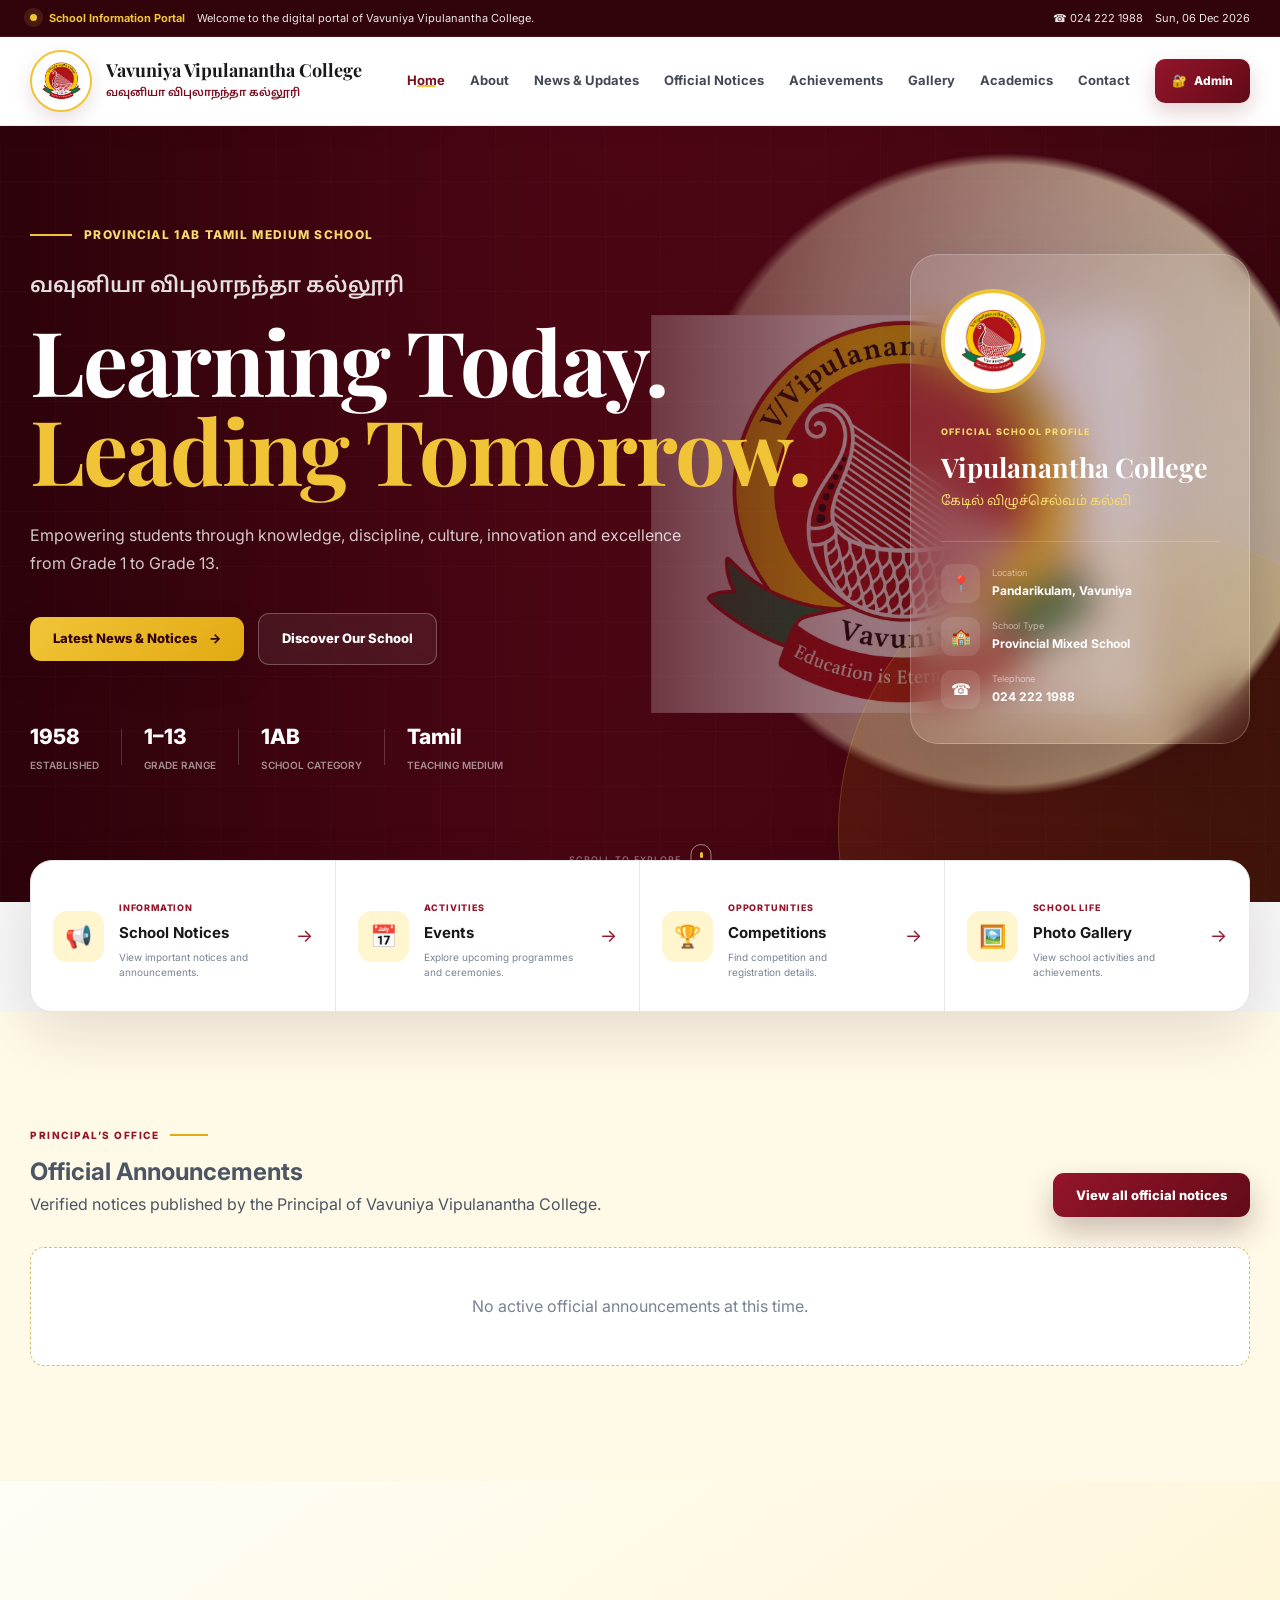
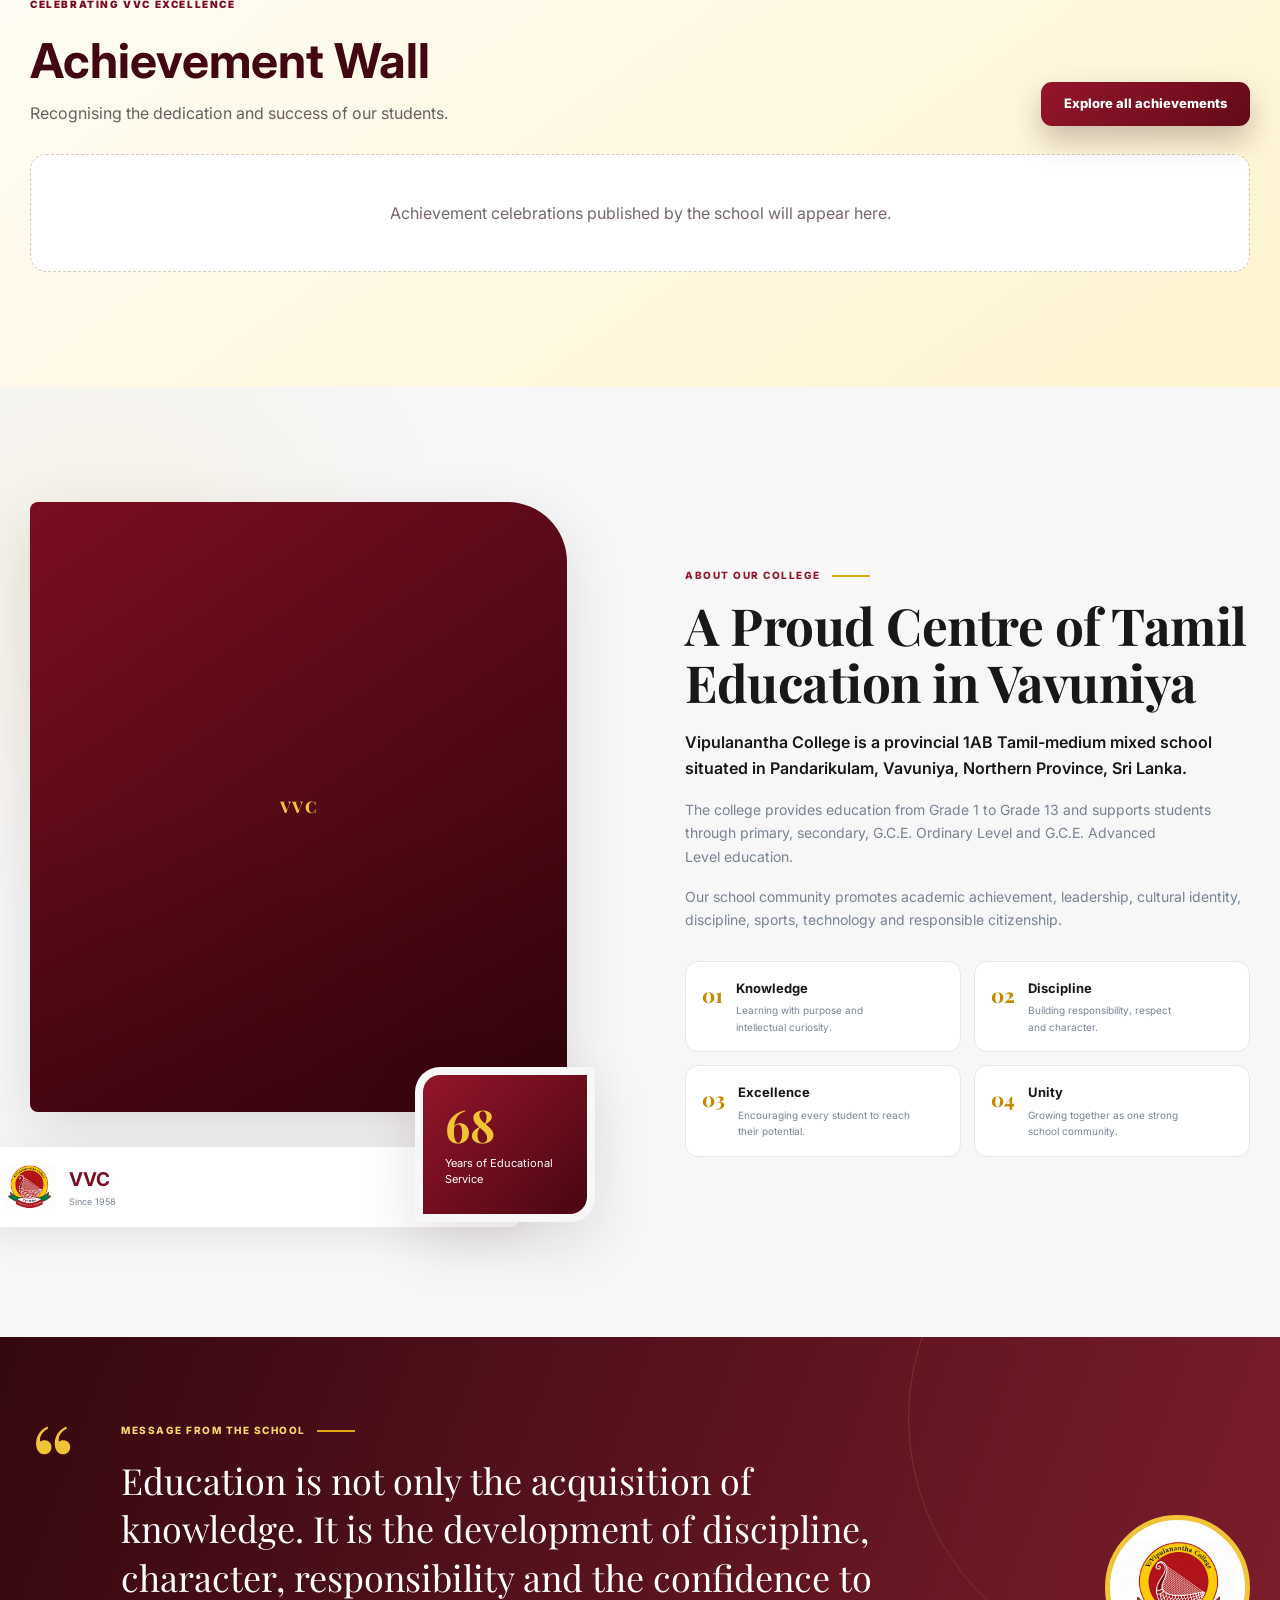
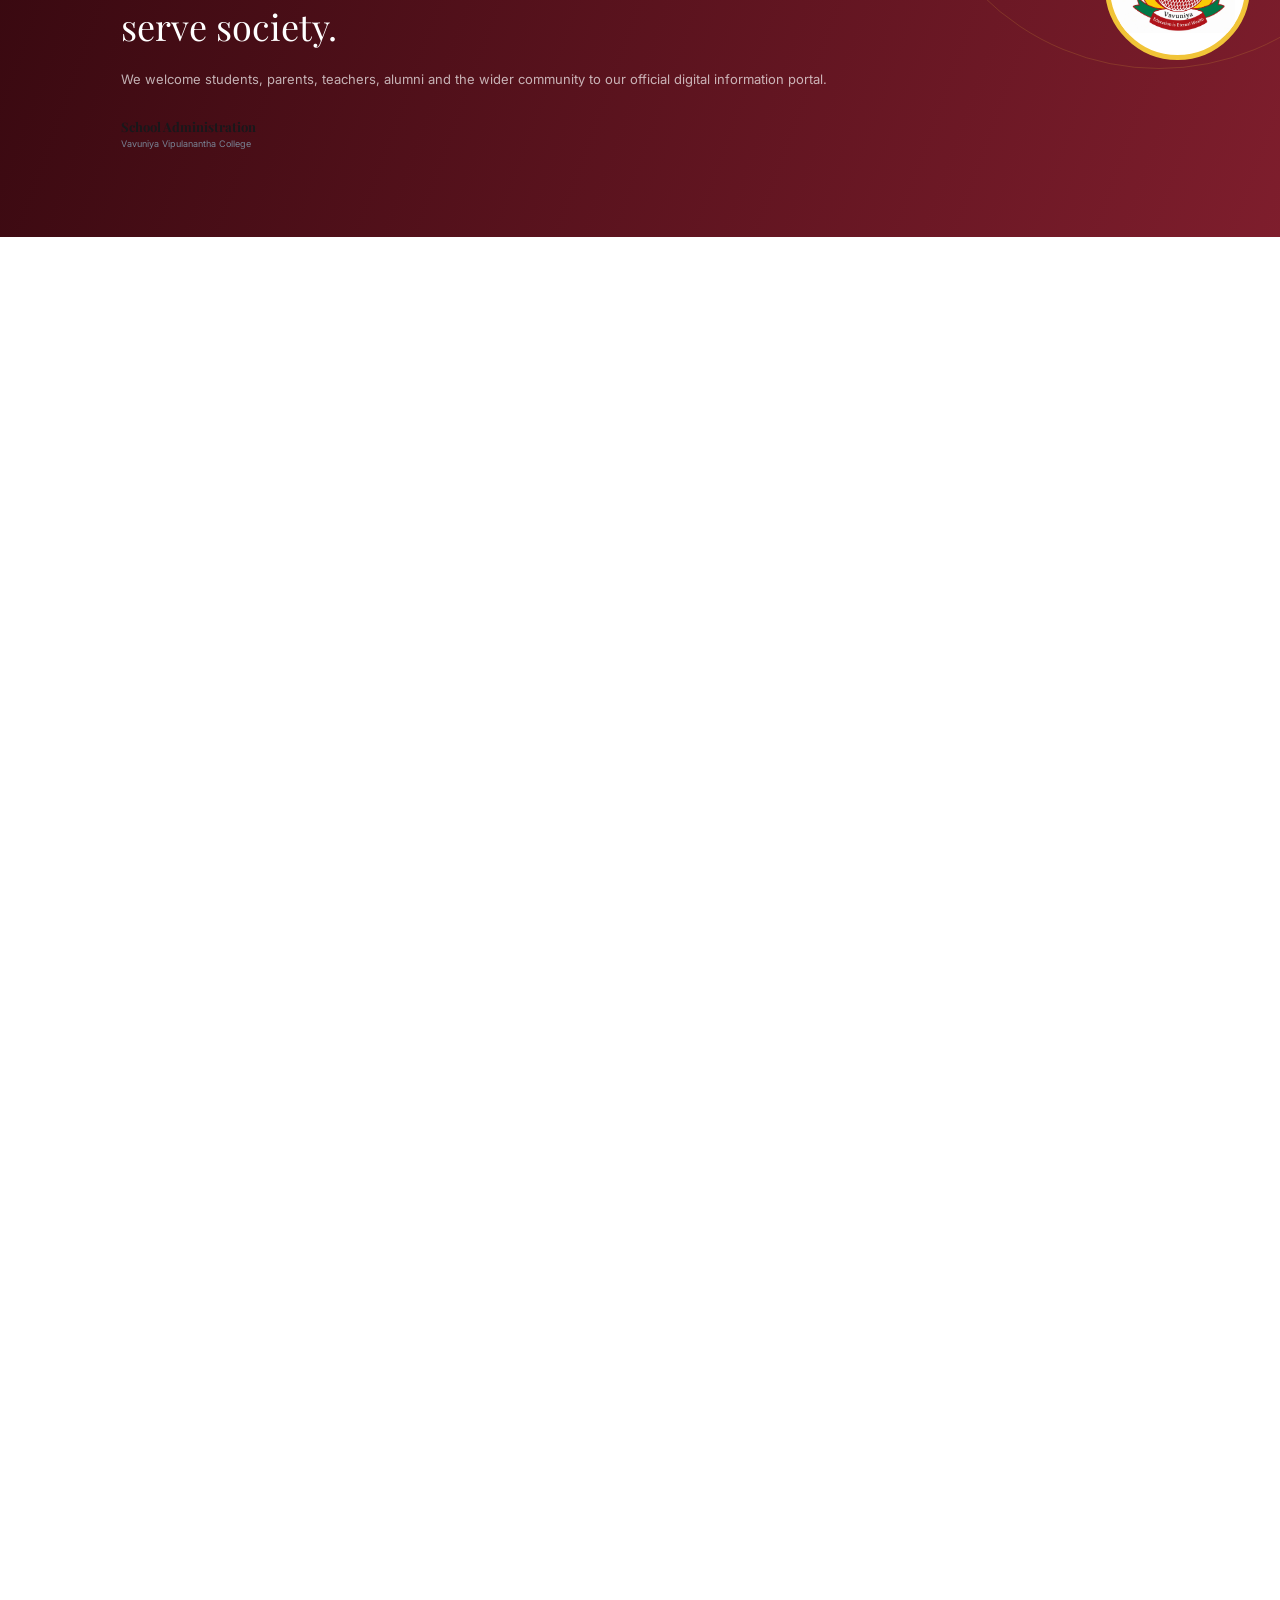
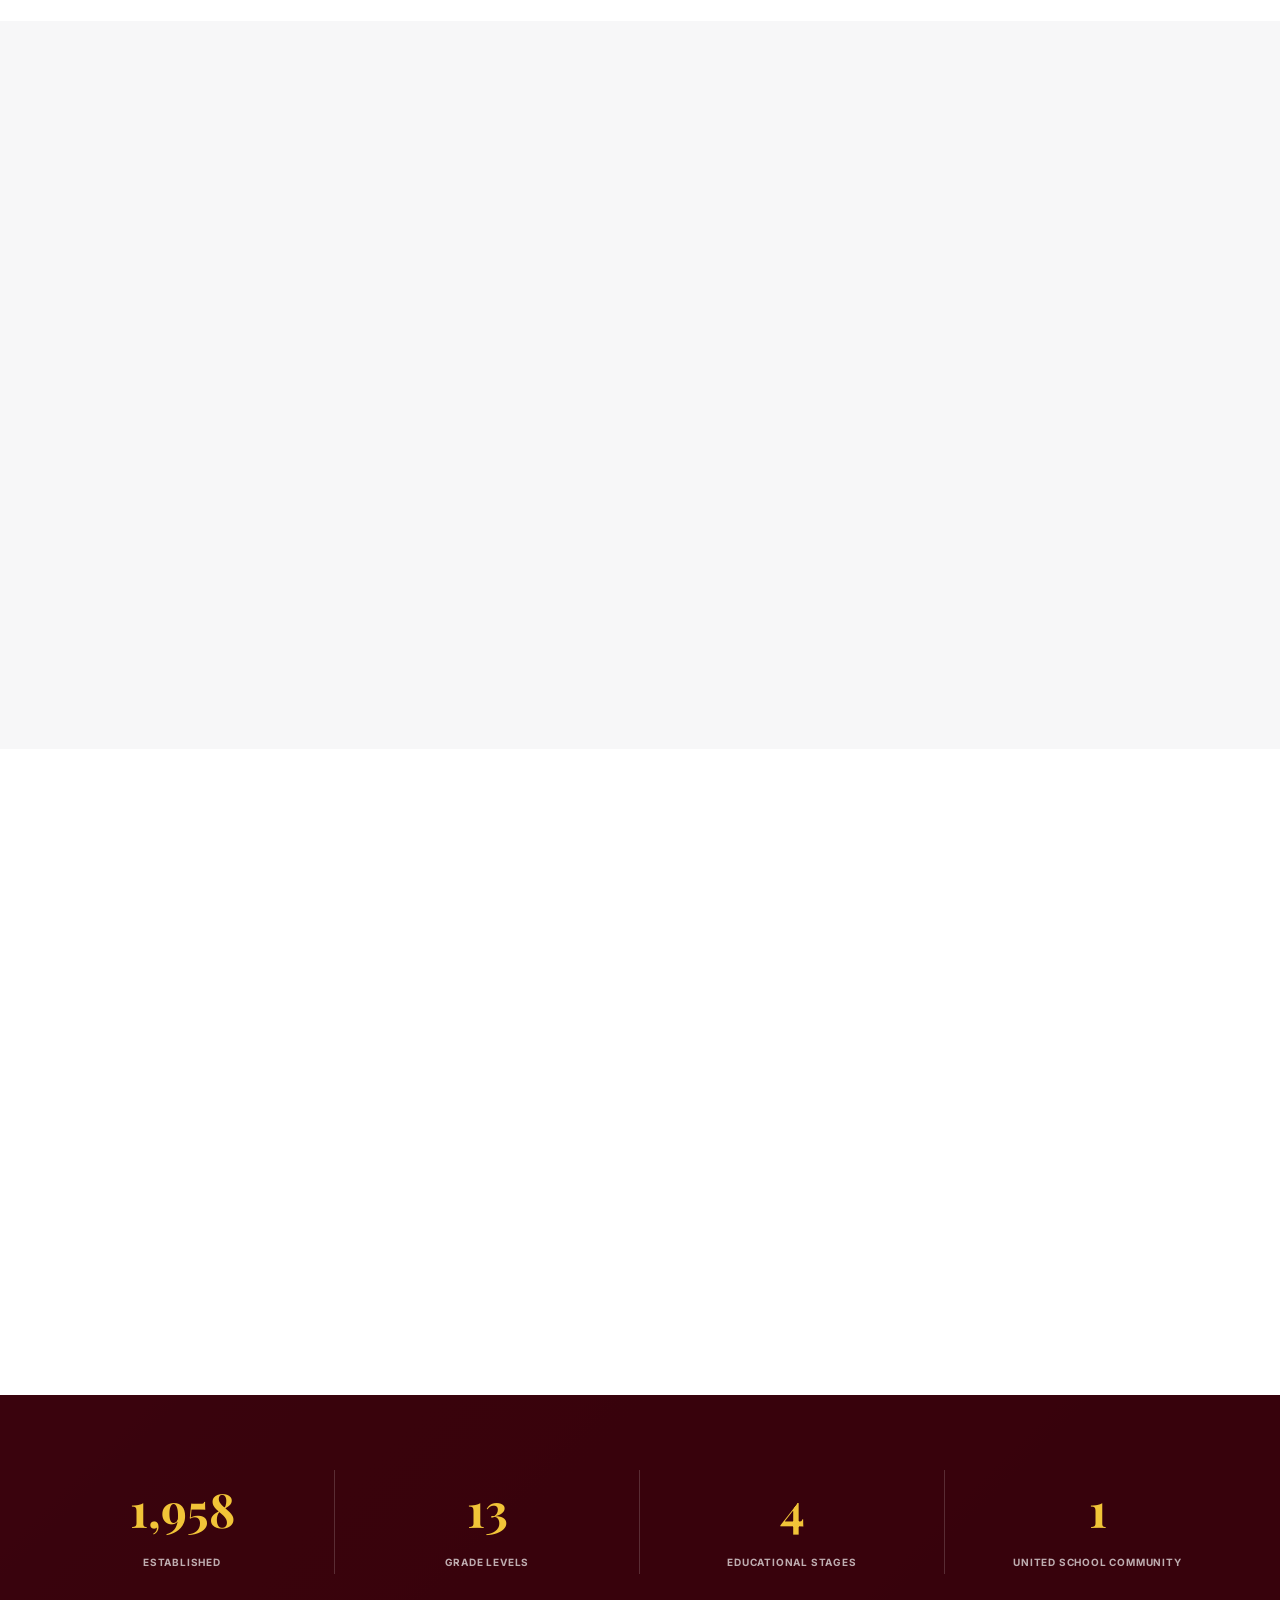
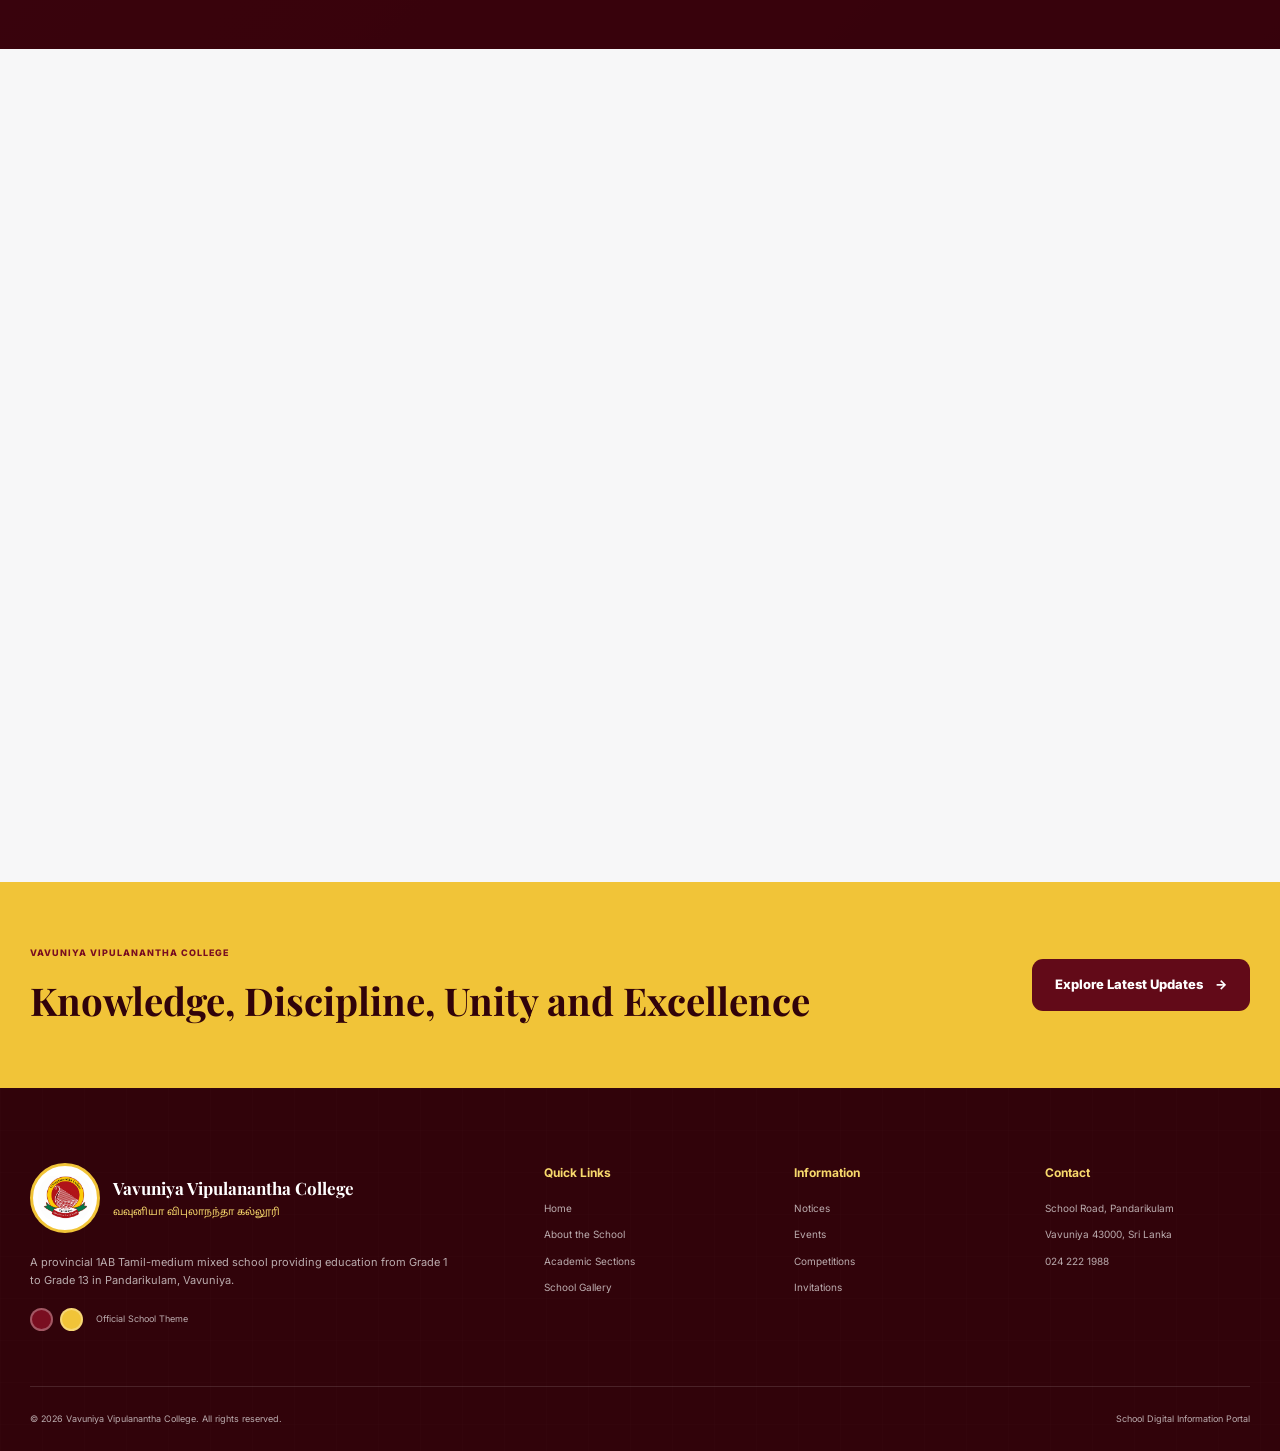
==== index.html @ 9b8e4e15 "Refresh cached admin authentication" ====
<!DOCTYPE html>
<html lang="en" class="profile-loading">
<head>
  <meta charset="UTF-8" />

  <meta
    name="viewport"
    content="width=device-width, initial-scale=1.0"
  />

  <meta
    name="description"
    content="Official digital school portal of Vavuniya Vipulanantha College for notices, events, competitions, invitations and school gallery updates."
  />

  <meta
    name="theme-color"
    content="#750d1d"
  />

  <title>Vavuniya Vipulanantha College</title>

  <link rel="icon" href="[data-uri]" />

  <link rel="preconnect" href="https://fonts.googleapis.com" />
  <link rel="preconnect" href="https://fonts.gstatic.com" crossorigin />
  <link rel="preload" href="assets/school-logo.png" as="image" fetchpriority="high" />
  <link rel="preload" href="style.css" as="style" />
  <link rel="preload" href="script.js" as="script" />
  <link rel="preload" href="js/official-notices.js" as="script" />
  <link rel="preload" href="js/document-scanner.js" as="script" />
  <link rel="preload" href="js/achievement-wall.js" as="script" />

  <link
    href="https://fonts.googleapis.com/css2?family=Inter:wght@400;500;600;700;800&family=Noto+Sans+Tamil:wght@400;500;600;700&family=Playfair+Display:wght@600;700;800&display=swap"
    rel="stylesheet"
  />

  <link rel="stylesheet" href="style.css" />
  <link rel="stylesheet" href="css/profile-loader.css" />
  <link rel="stylesheet" href="css/official-notices.css" />
  <link rel="stylesheet" href="css/document-scanner.css" />
  <link rel="stylesheet" href="css/achievement-wall.css" />
  <link rel="stylesheet" href="css/experience-polish.css" />
  <script>try{if(sessionStorage.getItem("vvcOfficialProfileLoaded")==="1")document.documentElement.classList.remove("profile-loading");}catch{}</script>
</head>

<body>
  <!-- Official School Profile loading experience; skipped after the first session visit. -->
  <div class="page-loader profile-loader" id="pageLoader" role="status" aria-live="polite" aria-label="Loading the VVC Digital Campus">
    <div class="profile-loader-glow" aria-hidden="true"></div>
    <div class="profile-loader-frame" aria-hidden="true"></div>
    <div class="profile-loader-content">
      <span class="profile-loader-eyebrow">Official School Profile</span>
      <div class="profile-loader-logo"><span class="profile-logo-orbit" aria-hidden="true"></span><img src="assets/school-logo.png" alt="Vavuniya Vipulanantha College official crest" width="150" height="150" /></div>
      <h1>VIPULANANTHA COLLEGE</h1>
      <p class="profile-loader-motto" lang="ta">கேடில் விழுச்செல்வம் கல்வி</p>
      <div class="profile-loader-progress" aria-hidden="true"><span id="profileLoaderProgress"></span></div>
      <div class="profile-loader-status"><strong>Loading Digital Campus...</strong><span id="profileLoaderMessage">Preparing the official school profile</span></div>
    </div>
    <span class="profile-loader-corner corner-one" aria-hidden="true"></span><span class="profile-loader-corner corner-two" aria-hidden="true"></span>
  </div>

  <!-- Announcement Bar -->
  <div class="announcement-bar">
    <div class="container announcement-content">
      <div class="announcement-left">
        <span class="live-dot"></span>
        <strong>School Information Portal</strong>

        <span class="announcement-text">
          Welcome to the digital portal of Vavuniya Vipulanantha College.
        </span>
      </div>

      <div class="announcement-right">
        <a href="tel:+94242221988">☎ 024 222 1988</a>
        <span id="liveDate"></span>
      </div>
    </div>
  </div>

  <!-- Header -->
  <header class="site-header" id="siteHeader">
    <div class="container navigation-container">
      <a href="#home" class="school-brand">
        <div class="logo-container">
          <img
            src="assets/school-logo.png"
            alt="Vavuniya Vipulanantha College logo"
          />
        </div>

        <div class="brand-details">
          <span class="brand-short-name">
            VVC
          </span>

          <h1>Vavuniya Vipulanantha College</h1>

          <p lang="ta">
            வவுனியா விபுலாநந்தா கல்லூரி
          </p>
        </div>
      </a>

      <button
        class="mobile-navigation-button"
        id="mobileNavigationButton"
        aria-label="Open navigation menu"
        aria-expanded="false"
      >
        <span></span>
        <span></span>
        <span></span>
      </button>

      <nav class="main-navigation" id="mainNavigation">
        <a href="#home" class="navigation-link active">Home</a>
        <a href="#about" class="navigation-link">About</a>
        <a href="#updates" class="navigation-link">News &amp; Updates</a>
        <a href="notices.html" class="navigation-link">Official Notices</a>
        <a href="achievements.html" class="navigation-link">Achievements</a>
        <a href="#gallery" class="navigation-link">Gallery</a>
        <a href="#academics" class="navigation-link">Academics</a>
        <a href="#contact" class="navigation-link">Contact</a>

        <button class="admin-button" id="adminLoginButton">
          <span>🔐</span>
          Admin
        </button>
      </nav>
    </div>
  </header>

  <main>
    <!-- Hero Section -->
    <section class="hero-section" id="home">
      <div class="hero-image"></div>
      <div class="hero-overlay"></div>
      <div class="hero-pattern"></div>

      <div class="container hero-container">
        <div class="hero-content">
          <div class="hero-status">
            <span class="status-line"></span>
            Provincial 1AB Tamil Medium School
          </div>

          <p class="hero-tamil-title" lang="ta">
            வவுனியா விபுலாநந்தா கல்லூரி
          </p>

          <h2>
            Learning Today.
            <span>Leading Tomorrow.</span>
          </h2>

          <p class="hero-description">
            Empowering students through knowledge, discipline,
            culture, innovation and excellence from Grade 1 to
            Grade 13.
          </p>

          <div class="hero-actions">
            <a href="#updates" class="primary-button">
              <span>Latest News &amp; Notices</span>
              <span aria-hidden="true">→</span>
            </a>

            <a href="#about" class="outline-button">
              Discover Our School
            </a>
          </div>

          <div class="hero-information">
            <div class="hero-info-item">
              <span class="info-number">1958</span>
              <span class="info-label">Established</span>
            </div>

            <div class="hero-info-divider"></div>

            <div class="hero-info-item">
              <span class="info-number">1–13</span>
              <span class="info-label">Grade Range</span>
            </div>

            <div class="hero-info-divider"></div>

            <div class="hero-info-item">
              <span class="info-number">1AB</span>
              <span class="info-label">School Category</span>
            </div>

            <div class="hero-info-divider"></div>

            <div class="hero-info-item">
              <span class="info-number">Tamil</span>
              <span class="info-label">Teaching Medium</span>
            </div>
          </div>
        </div>

        <aside class="hero-school-card">
          <div class="hero-card-logo">
            <img
              src="assets/school-logo.png"
              alt="Vavuniya Vipulanantha College crest"
            />
          </div>

          <span class="hero-card-label">Official School Profile</span>

          <h3>Vipulanantha College</h3>

          <p lang="ta">
            கேடில் விழுச்செல்வம் கல்வி
          </p>

          <div class="hero-card-details">
            <div>
              <span>📍</span>

              <p>
                <small>Location</small>
                <strong>Pandarikulam, Vavuniya</strong>
              </p>
            </div>

            <div>
              <span>🏫</span>

              <p>
                <small>School Type</small>
                <strong>Provincial Mixed School</strong>
              </p>
            </div>

            <div>
              <span>☎</span>

              <p>
                <small>Telephone</small>
                <strong>024 222 1988</strong>
              </p>
            </div>
          </div>
        </aside>
      </div>

      <a href="#about" class="scroll-indicator">
        <span>Scroll to explore</span>
        <span class="scroll-mouse"></span>
      </a>
    </section>

    <!-- Quick Access -->
    <section class="quick-access-section">
      <div class="container quick-access-grid">
        <a href="notices.html" class="quick-access-card">
          <div class="quick-access-icon">📢</div>

          <div>
            <span>Information</span>
            <h3>School Notices</h3>
            <p>View important notices and announcements.</p>
          </div>

          <span class="quick-arrow">→</span>
        </a>

        <a href="#updates" class="quick-access-card">
          <div class="quick-access-icon">📅</div>

          <div>
            <span>Activities</span>
            <h3>Events</h3>
            <p>Explore upcoming programmes and ceremonies.</p>
          </div>

          <span class="quick-arrow">→</span>
        </a>

        <a href="#updates" class="quick-access-card">
          <div class="quick-access-icon">🏆</div>

          <div>
            <span>Opportunities</span>
            <h3>Competitions</h3>
            <p>Find competition and registration details.</p>
          </div>

          <span class="quick-arrow">→</span>
        </a>

        <a href="#gallery" class="quick-access-card">
          <div class="quick-access-icon">🖼️</div>

          <div>
            <span>School Life</span>
            <h3>Photo Gallery</h3>
            <p>View school activities and achievements.</p>
          </div>

          <span class="quick-arrow">→</span>
        </a>
      </div>
    </section>

    <!-- Official Principal Announcements -->
    <section class="section official-notices-section" aria-labelledby="official-notices-title">
      <div class="container">
        <div class="official-notices-heading">
          <div>
            <div class="section-intro"><span class="section-kicker">Principal’s Office</span><span class="title-line"></span></div>
            <h2 id="official-notices-title">Official Announcements</h2>
            <p>Verified notices published by the Principal of Vavuniya Vipulanantha College.</p>
          </div>
          <a class="primary-button" href="notices.html">View all official notices</a>
        </div>
        <div id="officialNoticeHome" class="official-notice-list home-list" aria-live="polite"></div>
      </div>
    </section>

    <!-- About Section -->
    <section class="section achievement-home-section" aria-labelledby="achievement-home-title">
      <div class="container">
        <div class="achievement-section-heading">
          <div><span class="achievement-kicker">Celebrating VVC Excellence</span><h2 id="achievement-home-title">Achievement Wall</h2><p>Recognising the dedication and success of our students.</p></div>
          <a class="primary-button" href="achievements.html">Explore all achievements</a>
        </div>
        <div id="achievementHomeFeature" aria-live="polite"></div>
      </div>
    </section>

    <!-- About Section -->
    <section class="section about-section" id="about">
      <div class="container about-grid">
        <div class="about-visual">
          <div class="about-image-main">
            <img
              src="[data-uri]"
              alt="Approved campus photograph pending"
            />
          </div>

          <div class="about-logo-card">
            <img src="assets/school-logo.png" alt="Vavuniya Vipulanantha College crest" />

            <div>
              <strong>VVC</strong>
              <span>Since 1958</span>
            </div>
          </div>

          <div class="about-experience">
            <strong id="schoolYears">68</strong>
            <span>Years of Educational Service</span>
          </div>
        </div>

        <div class="about-content">
          <div class="section-intro">
            <span class="section-kicker">About Our College</span>
            <span class="title-line"></span>
          </div>

          <h2>
            A Proud Centre of Tamil Education in Vavuniya
          </h2>

          <p class="about-lead">
            Vipulanantha College is a provincial 1AB Tamil-medium
            mixed school situated in Pandarikulam, Vavuniya,
            Northern Province, Sri Lanka.
          </p>

          <p>
            The college provides education from Grade 1 to Grade 13
            and supports students through primary, secondary,
            G.C.E. Ordinary Level and G.C.E. Advanced Level
            education.
          </p>

          <p>
            Our school community promotes academic achievement,
            leadership, cultural identity, discipline, sports,
            technology and responsible citizenship.
          </p>

          <div class="school-values">
            <div class="value-card">
              <span>01</span>
              <div>
                <h3>Knowledge</h3>
                <p>Learning with purpose and intellectual curiosity.</p>
              </div>
            </div>

            <div class="value-card">
              <span>02</span>
              <div>
                <h3>Discipline</h3>
                <p>Building responsibility, respect and character.</p>
              </div>
            </div>

            <div class="value-card">
              <span>03</span>
              <div>
                <h3>Excellence</h3>
                <p>Encouraging every student to reach their potential.</p>
              </div>
            </div>

            <div class="value-card">
              <span>04</span>
              <div>
                <h3>Unity</h3>
                <p>Growing together as one strong school community.</p>
              </div>
            </div>
          </div>
        </div>
      </div>
    </section>

    <!-- Principal Message -->
    <section class="principal-section">
      <div class="container principal-container">
        <div class="principal-symbol">“</div>

        <div class="principal-content">
          <div class="section-intro light-intro">
            <span class="section-kicker">Message from the School</span>
            <span class="title-line"></span>
          </div>

          <blockquote>
            Education is not only the acquisition of knowledge.
            It is the development of discipline, character,
            responsibility and the confidence to serve society.
          </blockquote>

          <p>
            We welcome students, parents, teachers, alumni and the
            wider community to our official digital information
            portal.
          </p>

          <div class="principal-signature">
            <strong>School Administration</strong>
            <span>Vavuniya Vipulanantha College</span>
          </div>
        </div>

        <div class="principal-logo">
          <img src="assets/school-logo.png" alt="Vavuniya Vipulanantha College crest" />
        </div>
      </div>
    </section>

    <!-- Updates Section -->
    <section class="section updates-section" id="updates">
      <div class="container">
        <div class="section-header">
          <div>
            <div class="section-intro">
              <span class="section-kicker">Information Centre</span>
              <span class="title-line"></span>
            </div>

            <h2>Latest School Updates</h2>

            <p>
              Notices, events, competitions and invitations published
              by the school administration.
            </p>
          </div>

          <div class="update-filters" id="updateFilters">
            <button class="filter-button active" data-filter="all">
              All Updates
            </button>

            <button class="filter-button" data-filter="notice">
              Notices
            </button>

            <button class="filter-button" data-filter="event">
              Events
            </button>

            <button class="filter-button" data-filter="competition">
              Competitions
            </button>

            <button class="filter-button" data-filter="invitation">
              Invitations
            </button>
          </div>
        </div>

        <div class="updates-grid" id="updatesGrid"></div>

        <div class="empty-state hidden" id="updatesEmptyState">
          <span>📭</span>
          <h3>No updates available</h3>
          <p>New information published by the school will appear here.</p>
        </div>
      </div>
    </section>

    <!-- Academic Section -->
    <section class="section academics-section" id="academics">
      <div class="container">
        <div class="centered-section-header">
          <div class="section-intro centered-intro">
            <span class="title-line"></span>
            <span class="section-kicker">Academic Journey</span>
            <span class="title-line"></span>
          </div>

          <h2>Education from Grade 1 to Grade 13</h2>

          <p>
            Supporting every stage of a student's academic and
            personal development.
          </p>
        </div>

        <div class="academic-grid">
          <article class="academic-card">
            <div class="academic-number">01</div>
            <div class="academic-icon">📘</div>

            <h3>Primary Education</h3>
            <span>Grades 1–5</span>

            <p>
              Strong foundations in language, mathematics,
              environmental studies, creativity and personal
              development.
            </p>
          </article>

          <article class="academic-card featured-academic">
            <div class="academic-number">02</div>
            <div class="academic-icon">📚</div>

            <h3>Junior Secondary</h3>
            <span>Grades 6–9</span>

            <p>
              Broad subject learning that develops analytical
              ability, communication, teamwork and digital skills.
            </p>
          </article>

          <article class="academic-card">
            <div class="academic-number">03</div>
            <div class="academic-icon">🎓</div>

            <h3>G.C.E. Ordinary Level</h3>
            <span>Grades 10–11</span>

            <p>
              Structured academic preparation for national
              examinations and future educational pathways.
            </p>
          </article>

          <article class="academic-card">
            <div class="academic-number">04</div>
            <div class="academic-icon">🔬</div>

            <h3>G.C.E. Advanced Level</h3>
            <span>Grades 12–13</span>

            <p>
              Advanced learning pathways supporting university,
              professional and vocational opportunities.
            </p>
          </article>
        </div>
      </div>
    </section>

    <!-- Gallery -->
    <section class="section gallery-section" id="gallery">
      <div class="container">
        <div class="section-header">
          <div>
            <div class="section-intro">
              <span class="section-kicker">Memories and Achievements</span>
              <span class="title-line"></span>
            </div>

            <h2>School Gallery</h2>

            <p>
              Explore the activities, achievements and memorable
              moments of our school community.
            </p>
          </div>

          <button class="gallery-view-button" id="viewAllGalleryButton">
            View All Photos
          </button>
        </div>

        <div class="gallery-grid" id="galleryGrid"></div>

        <div class="empty-state hidden" id="galleryEmptyState">
          <span>🖼️</span>
          <h3>No photos available</h3>
          <p>Gallery photos published by the school will appear here.</p>
        </div>
      </div>
    </section>

    <!-- Statistics -->
    <section class="statistics-section">
      <div class="statistics-overlay"></div>

      <div class="container statistics-grid">
        <div class="statistic-card">
          <strong data-counter="1958">0</strong>
          <span>Established</span>
        </div>

        <div class="statistic-card">
          <strong data-counter="13">0</strong>
          <span>Grade Levels</span>
        </div>

        <div class="statistic-card">
          <strong data-counter="4">0</strong>
          <span>Educational Stages</span>
        </div>

        <div class="statistic-card">
          <strong data-counter="1">0</strong>
          <span>United School Community</span>
        </div>
      </div>
    </section>

    <!-- Contact -->
    <section class="section contact-section" id="contact">
      <div class="container contact-grid">
        <div class="contact-information">
          <div class="section-intro">
            <span class="section-kicker">Contact Information</span>
            <span class="title-line"></span>
          </div>

          <h2>Connect with Our School</h2>

          <p>
            Contact the school office for admissions, notices,
            meetings and general enquiries.
          </p>

          <div class="contact-list">
            <a
              href="https://maps.google.com/?q=Vipulanantha+College+Vavuniya"
              target="_blank"
              rel="noopener noreferrer"
              class="contact-item"
            >
              <span class="contact-icon">📍</span>

              <div>
                <small>School Address</small>
                <strong>
                  School Road, Pandarikulam,<br />
                  Vavuniya 43000, Sri Lanka
                </strong>
              </div>
            </a>

            <a href="tel:+94242221988" class="contact-item">
              <span class="contact-icon">☎</span>

              <div>
                <small>Telephone</small>
                <strong>024 222 1988</strong>
              </div>
            </a>

            <div class="contact-item">
              <span class="contact-icon">🏫</span>

              <div>
                <small>Education Administration</small>
                <strong>
                  Vavuniya South Education Zone,<br />
                  Northern Province
                </strong>
              </div>
            </div>

            <div class="contact-item">
              <span class="contact-icon">🕒</span>

              <div>
                <small>School Office</small>
                <strong>Monday–Friday, School Hours</strong>
              </div>
            </div>
          </div>
        </div>

        <div class="contact-map">
          <iframe
            title="Vipulanantha College Location"
            src="https://www.google.com/maps?q=Vipulanantha%20College%20Vavuniya&output=embed"
            loading="lazy"
            referrerpolicy="no-referrer-when-downgrade"
          ></iframe>

          <div class="map-information">
            <img src="assets/school-logo.png" alt="Vavuniya Vipulanantha College logo" />

            <div>
              <strong>Vavuniya Vipulanantha College</strong>
              <span>Pandarikulam, Vavuniya</span>
            </div>
          </div>
        </div>
      </div>
    </section>

    <!-- CTA -->
    <section class="school-cta-section">
      <div class="container school-cta-container">
        <div>
          <span>Vavuniya Vipulanantha College</span>

          <h2>
            Knowledge, Discipline, Unity and Excellence
          </h2>
        </div>

        <a href="#updates" class="yellow-button">
          Explore Latest Updates
          <span>→</span>
        </a>
      </div>
    </section>
  </main>

  <!-- Footer -->
  <footer class="site-footer">
    <div class="footer-pattern"></div>

    <div class="container footer-grid">
      <div class="footer-about">
        <div class="footer-brand">
          <img src="assets/school-logo.png" alt="Vavuniya Vipulanantha College logo" />

          <div>
            <strong>Vavuniya Vipulanantha College</strong>
            <span lang="ta">வவுனியா விபுலாநந்தா கல்லூரி</span>
          </div>
        </div>

        <p>
          A provincial 1AB Tamil-medium mixed school providing
          education from Grade 1 to Grade 13 in Pandarikulam,
          Vavuniya.
        </p>

        <div class="school-colours">
          <span class="colour-maroon"></span>
          <span class="colour-gold"></span>
          <small>Official School Theme</small>
        </div>
      </div>

      <div class="footer-column">
        <h3>Quick Links</h3>

        <a href="#home">Home</a>
        <a href="#about">About the School</a>
        <a href="#academics">Academic Sections</a>
        <a href="#gallery">School Gallery</a>
      </div>

      <div class="footer-column">
        <h3>Information</h3>

        <a href="#updates">Notices</a>
        <a href="#updates">Events</a>
        <a href="#updates">Competitions</a>
        <a href="#updates">Invitations</a>
      </div>

      <div class="footer-column">
        <h3>Contact</h3>

        <p>School Road, Pandarikulam</p>
        <p>Vavuniya 43000, Sri Lanka</p>
        <a href="tel:+94242221988">024 222 1988</a>
      </div>
    </div>

    <div class="container footer-bottom">
      <p>
        © <span id="currentYear"></span>
        Vavuniya Vipulanantha College. All rights reserved.
      </p>

      <p>
        School Digital Information Portal
      </p>
    </div>
  </footer>

  <!-- Admin Login Modal -->
  <div class="modal" id="loginModal">
    <div
      class="modal-backdrop"
      data-close-modal="loginModal"
    ></div>

    <div class="modal-card login-modal-card">
      <button
        class="modal-close"
        data-close-modal="loginModal"
        aria-label="Close"
      >
        ×
      </button>

      <div class="login-logo">
        <img src="assets/school-logo.png" alt="Vavuniya Vipulanantha College logo" />
      </div>

      <div class="modal-heading">
        <span>Secure Administration</span>
        <h2>Admin Sign In</h2>

        <p>
          Sign in to publish notices, events, invitations,
          competitions and gallery photos.
        </p>
      </div>

      <form id="loginForm">
        <div class="form-group">
          <label for="adminUsername">Authorized admin email</label>

          <input
            type="email"
            id="adminUsername"
            placeholder="Enter the authorized school email"
            autocomplete="username"
            required
          />
        </div>

        <div class="form-group" id="adminPasswordField">
          <label for="adminPassword">Password</label>

          <div class="password-field">
            <input
              type="password"
              id="adminPassword"
              placeholder="Enter your secure password"
              autocomplete="current-password"
              required
            />

            <button
              type="button"
              id="togglePasswordButton"
              aria-label="Show password"
            >
              Show
            </button>
          </div>
        </div>

        <p class="form-message error-message" id="loginMessage"></p>

        <button type="submit" class="primary-button full-button">
          Sign In
        </button>

        <button type="button" class="secondary-button full-button" id="resetAdminPasswordButton">
          Set / Reset Password
        </button>
      </form>

      <div class="demo-credentials" hidden>
        <span>Development login</span>
        <p>
          Username: <strong>admin</strong> ·
          Password: <strong>vvc1958</strong>
        </p>
      </div>
    </div>
  </div>

  <!-- Admin Dashboard -->
  <div class="modal admin-modal" id="adminModal">
    <div
      class="modal-backdrop"
      data-close-modal="adminModal"
    ></div>

    <div class="modal-card admin-dashboard">
      <button
        class="modal-close"
        data-close-modal="adminModal"
        aria-label="Close"
      >
        ×
      </button>

      <div class="admin-dashboard-header">
        <div class="admin-heading">
          <img src="assets/school-logo.png" alt="Vavuniya Vipulanantha College logo" />

          <div>
            <span>VVC Administration</span>
            <h2>Content Management Dashboard</h2>
            <p>Manage public school information.</p>
          </div>
        </div>

        <button class="logout-button" id="logoutButton">
          Sign Out
        </button>
      </div>

      <div class="admin-summary">
        <div>
          <span>Published Updates</span>
          <strong id="adminUpdateCount">0</strong>
        </div>

        <div>
          <span>Gallery Photos</span>
          <strong id="adminGalleryCount">0</strong>
        </div>

        <div>
          <span>Total Likes</span>
          <strong id="adminLikeCount">0</strong>
        </div>

        <div>
          <span>Active Official Notices</span>
          <strong id="officialNoticeCount">0</strong>
        </div>

        <div>
          <span>Achievements</span>
          <strong id="adminAchievementCount">0</strong>
        </div>
      </div>

      <div class="admin-tabs">
        <button
          class="admin-tab active"
          data-admin-tab="addUpdatePanel"
        >
          New Update
        </button>

        <button
          class="admin-tab"
          data-admin-tab="addGalleryPanel"
        >
          Gallery Upload
        </button>

        <button
          class="admin-tab"
          data-admin-tab="officialNoticePanel"
        >
          Official Notice
        </button>

        <button class="admin-tab" data-admin-tab="achievementAdminPanel">
          Achievements
        </button>

        <button
          class="admin-tab"
          data-admin-tab="manageContentPanel"
        >
          Manage Content
        </button>
      </div>

      <!-- Add Update -->
      <section class="admin-panel active" id="addUpdatePanel">
        <div class="panel-title">
          <h3>Publish School Update</h3>
          <p>Three simple steps: choose type, write details, add a photo.</p>
        </div>

        <form id="updateForm" class="admin-form">
          <div class="form-row">
            <div class="form-group">
              <label for="updateType">Update Category</label>

              <select id="updateType" required>
                <option value="notice">School Notice</option>
                <option value="event">School Event</option>
                <option value="competition">Competition</option>
                <option value="invitation">Invitation</option>
              </select>
            </div>

            <div class="form-group">
              <label for="updateDate">Publication/Event Date</label>

              <input type="date" id="updateDate" required />
            </div>
          </div>

          <div class="form-group">
            <label for="updateTitle">Title</label>

            <input
              type="text"
              id="updateTitle"
              maxlength="120"
              placeholder="Example: Annual Inter-House Sports Meet"
              required
            />
          </div>

          <div class="form-group">
            <label for="updateDescription">Full Information</label>

            <textarea
              id="updateDescription"
              maxlength="1000"
              rows="6"
              placeholder="Enter complete details for students, parents and visitors."
              required
            ></textarea>
          </div>

          <div class="form-group">
            <label for="updateImage">Photo <span class="optional-label">Optional</span></label>

            <input
              type="file"
              id="updateImage"
              accept="image/jpeg,image/png,image/webp,image/heic,image/heif"
            />

            <small>
              Choose from phone Photos, Gallery or Files. Images are optimized up to QHD quality.
            </small>

            <div class="upload-preview" id="updateImagePreview" hidden>
              <img src="" alt="Selected update photo preview" />
              <button type="button" data-clear-upload="updateImage">Remove photo</button>
            </div>
          </div>

          <p
            class="form-message success-message"
            id="updateFormMessage"
          ></p>

          <button type="submit" class="primary-button">
            Publish Now
          </button>
        </form>
      </section>

      <!-- Add Gallery -->
      <section class="admin-panel" id="addGalleryPanel">
        <div class="panel-title">
          <h3>Add School Gallery Photo</h3>
          <p>Select a photo directly from this phone or device.</p>
        </div>

        <form id="galleryForm" class="admin-form">
          <div class="form-row">
            <div class="form-group">
              <label for="galleryTitle">Photo Title</label>

              <input
                type="text"
                id="galleryTitle"
                maxlength="120"
                placeholder="Example: School Sports Meet"
                required
              />
            </div>

            <div class="form-group">
              <label for="galleryCategory">Category</label>

              <select id="galleryCategory" required>
                <option value="School Event">School Event</option>
                <option value="Academic">Academic</option>
                <option value="Sports">Sports</option>
                <option value="Competition">Competition</option>
                <option value="Culture">Culture</option>
                <option value="Achievement">Achievement</option>
                <option value="Community">Community</option>
              </select>
            </div>
          </div>

          <div class="form-group">
            <label for="galleryImage">Choose Photo</label>

            <input
              type="file"
              id="galleryImage"
              accept="image/jpeg,image/png,image/webp,image/heic,image/heif"
              required
            />

            <small>High-quality images are optimized up to 2560 × 1440 before saving.</small>

            <div class="upload-preview" id="galleryImagePreview" hidden>
              <img src="" alt="Selected gallery photo preview" />
              <button type="button" data-clear-upload="galleryImage">Remove photo</button>
            </div>
          </div>

          <p
            class="form-message success-message"
            id="galleryFormMessage"
          ></p>

          <button type="submit" class="primary-button">
            Add Photo
          </button>
        </form>
      </section>

      <!-- Official Principal Notice -->
      <section class="admin-panel" id="officialNoticePanel">
        <div class="panel-title">
          <h3 id="officialFormMode">Create an official announcement</h3>
          <p>Protected local admin workflow: complete, preview, confirm and publish.</p>
        </div>

        <form id="officialNoticeForm" class="official-admin-form">
          <fieldset>
            <legend>Notice details</legend>
            <div class="official-form-grid">
              <div class="official-field full"><label for="officialTitle">Notice title *</label><input id="officialTitle" name="title" maxlength="140" required /></div>
              <div class="official-field"><label for="officialCategory">Category *</label><select id="officialCategory" name="category" required><option value="parents">Parents’ Meeting</option><option value="examination">Examination</option><option value="event">School Event</option><option value="emergency">Emergency Notice</option><option value="closure">School Closure</option><option value="competition">Competition</option><option value="general">General Notice</option></select></div>
              <div class="official-field"><label for="officialPriority">Priority *</label><select id="officialPriority" name="priority" required><option value="normal">Normal</option><option value="high">High</option><option value="urgent">Urgent</option></select></div>
              <div class="official-field"><label for="officialAudience">Target audience *</label><input id="officialAudience" name="targetAudience" maxlength="120" placeholder="Parents, students, staff…" required /></div>
              <div class="official-field"><label for="officialGrade">Grade</label><input id="officialGrade" name="grade" maxlength="40" placeholder="Grade 10 / All grades" /></div>
              <div class="official-field"><label for="officialClass">Class</label><input id="officialClass" name="className" maxlength="40" placeholder="A / All classes" /></div>
              <div class="official-field full"><label for="officialMessage">Full official message *</label><textarea id="officialMessage" name="message" maxlength="4000" required></textarea></div>
              <label class="official-check full"><input type="checkbox" name="pinned" /> Pin this notice above other announcements</label>
            </div>
          </fieldset>

          <fieldset>
            <legend>Schedule and venue</legend>
            <div class="official-form-grid three">
              <div class="official-field"><label for="officialMeetingDate">Meeting/event date</label><input id="officialMeetingDate" name="meetingDate" type="date" /></div>
              <div class="official-field"><label for="officialMeetingTime">Meeting/event time</label><input id="officialMeetingTime" name="meetingTime" type="time" /></div>
              <div class="official-field"><label for="officialVenue">Venue</label><input id="officialVenue" name="venue" maxlength="160" /></div>
              <div class="official-field"><label for="officialPublicationDate">Publication date *</label><input id="officialPublicationDate" name="publicationDate" type="date" required /></div>
              <div class="official-field"><label for="officialExpiryDate">Expiry date</label><input id="officialExpiryDate" name="expiryDate" type="date" /></div>
            </div>
          </fieldset>

          <fieldset>
            <legend>Principal authorization</legend>
            <div class="official-form-grid">
              <div class="official-field"><label for="officialPrincipalName">Principal name *</label><input id="officialPrincipalName" name="principalName" maxlength="120" required /></div>
              <div class="official-field"><label for="officialDesignation">Designation *</label><input id="officialDesignation" name="designation" value="Principal" maxlength="120" required /></div>
              <div class="official-field"><label for="officialSignature">Principal signature image *</label><input id="officialSignature" type="file" accept="image/png,image/jpeg,image/webp" /><small>PNG, JPG or WebP; maximum 2.5 MB.</small></div>
              <div class="official-field"><label for="officialSeal">Official school seal image *</label><input id="officialSeal" type="file" accept="image/png,image/jpeg,image/webp" /><small>PNG, JPG or WebP; maximum 2.5 MB.</small></div>
              <div class="official-field full">
                <label for="officialAttachment">Optional attachment or invitation image</label>
                <input id="officialAttachment" type="file" accept="image/png,image/jpeg,image/webp" />
                <div class="scanner-entry">
                  <div><strong>Hard-copy document?</strong><span>Scan invitations, signed letters, circulars, examination notices or permission forms.</span></div>
                  <button id="openDocumentScanner" type="button" class="scanner-launch-button">Scan Hard Document</button>
                </div>
                <input id="scannedDocumentId" name="scannedDocumentId" type="hidden" />
                <div id="attachedScanSummary" class="attached-scan-summary" hidden></div>
              </div>
            </div>
          </fieldset>

          <p id="officialFormMessage" class="form-message" role="status" aria-live="polite"></p>
          <div class="official-form-actions"><button id="cancelOfficialEdit" type="button" class="notice-action" hidden>Cancel edit</button><button type="submit" class="primary-button">Preview official notice</button></div>
        </form>

        <div class="management-section">
          <div class="panel-title"><h3>Official notice management</h3><p>Edit, pin, archive, preview or delete published official notices.</p></div>
          <div id="officialAdminNoticeList" class="official-admin-list"></div>
        </div>
      </section>

      <!-- Achievement Wall Administration -->
      <section class="admin-panel" id="achievementAdminPanel">
        <div class="panel-title">
          <h3 id="achievementFormHeading">Publish a student achievement</h3>
          <p>Create celebrations and moderate congratulation messages.</p>
        </div>
        <form id="achievementForm" class="admin-form achievement-admin-form">
          <input id="achievementEditId" type="hidden" />
          <div class="form-row">
            <div class="form-group"><label for="achievementStudentName">Student name</label><input id="achievementStudentName" maxlength="100" required /></div>
            <div class="form-group"><label for="achievementGradeClass">Grade and class</label><input id="achievementGradeClass" maxlength="60" placeholder="Grade 10 A" required /></div>
          </div>
          <div class="form-row">
            <div class="form-group"><label for="achievementCompetition">Competition or award name</label><input id="achievementCompetition" maxlength="140" required /></div>
            <div class="form-group"><label for="achievementCategory">Category</label><select id="achievementCategory" required><option>Academic</option><option>Sports</option><option>Arts</option><option>Technology</option><option>Language</option><option>Cultural</option></select></div>
          </div>
          <div class="form-row">
            <div class="form-group"><label for="achievementLevel">Achievement level</label><select id="achievementLevel" required><option>Selected</option><option>School Level</option><option>Zonal Level</option><option>District Level</option><option>Provincial Level</option><option>National Level</option></select></div>
            <div class="form-group"><label for="achievementAward">Position or award</label><input id="achievementAward" maxlength="100" placeholder="Champion / First Place / Selected" required /></div>
          </div>
          <div class="form-row">
            <div class="form-group"><label for="achievementDate">Achievement date</label><input id="achievementDate" type="date" required /></div>
            <div class="form-group"><label for="achievementStudentPhoto">Student photograph</label><input id="achievementStudentPhoto" type="file" accept="image/jpeg,image/png,image/webp" /><small>Required for new posts; optimized before local storage.</small></div>
          </div>
          <div class="form-group"><label for="achievementDescription">Short description</label><textarea id="achievementDescription" maxlength="600" rows="4" required></textarea></div>
          <div class="form-row">
            <div class="form-group"><label for="achievementCertificate">Certificate image <span class="optional-label">Optional</span></label><input id="achievementCertificate" type="file" accept="image/jpeg,image/png,image/webp" /></div>
            <div class="form-group"><label for="achievementGallery">Event gallery <span class="optional-label">Optional</span></label><input id="achievementGallery" type="file" accept="image/jpeg,image/png,image/webp" multiple /><small>Select up to six images.</small></div>
          </div>
          <div class="achievement-admin-checks">
            <label><input id="achievementPinned" type="checkbox" /> Pin this achievement</label>
            <label><input id="achievementFeatured" type="checkbox" /> Achievement of the Month</label>
            <label><input id="achievementReactionsDisabled" type="checkbox" /> Disable reactions</label>
          </div>
          <p id="achievementFormMessage" class="form-message" role="status" aria-live="polite"></p>
          <div class="achievement-form-actions"><button id="achievementCancelEdit" class="notice-action" type="button" hidden>Cancel edit</button><button class="primary-button" type="submit">Save achievement</button></div>
        </form>
        <div class="management-section"><div class="panel-title"><h3>Achievement management</h3><p>Edit, pin, archive or remove posts.</p></div><div id="achievementAdminList"></div></div>
        <div class="management-section"><div class="panel-title"><h3>Pending congratulations</h3><p>Messages appear publicly only after approval.</p></div><div id="achievementModerationList"></div></div>
      </section>

      <!-- Manage -->
      <section class="admin-panel" id="manageContentPanel">
        <div class="management-section">
          <div class="panel-title">
            <h3>Published School Updates</h3>
            <p>Remove incorrect or outdated information.</p>
          </div>

          <div id="adminUpdatesList"></div>
        </div>

        <div class="management-section">
          <div class="panel-title">
            <h3>Published Gallery Photos</h3>
            <p>Review and remove gallery content.</p>
          </div>

          <div id="adminGalleryList"></div>
        </div>
      </section>
    </div>
  </div>

  <!-- Update Detail Modal -->
  <div class="modal" id="updateDetailModal">
    <div
      class="modal-backdrop"
      data-close-modal="updateDetailModal"
    ></div>

    <article class="modal-card update-detail-card">
      <button
        class="modal-close"
        data-close-modal="updateDetailModal"
        aria-label="Close"
      >
        ×
      </button>

      <div class="detail-image">
        <img id="detailImage" src="" alt="" />
        <span id="detailBadge"></span>
      </div>

      <div class="detail-content">
        <span id="detailDate"></span>
        <h2 id="detailTitle"></h2>
        <p id="detailDescription"></p>
      </div>
    </article>
  </div>

  <!-- Gallery Preview -->
  <div class="modal" id="galleryPreviewModal">
    <div
      class="modal-backdrop"
      data-close-modal="galleryPreviewModal"
    ></div>

    <article class="gallery-preview-card">
      <button
        class="modal-close image-close"
        data-close-modal="galleryPreviewModal"
        aria-label="Close"
      >
        ×
      </button>

      <img id="galleryPreviewImage" src="" alt="" />

      <div>
        <span id="galleryPreviewCategory"></span>
        <h2 id="galleryPreviewTitle"></h2>
      </div>
    </article>
  </div>

  <!-- Official Notice Preview and Final Confirmation -->
  <div class="modal official-preview-modal" id="officialPreviewModal" role="dialog" aria-modal="true" aria-labelledby="official-preview-title">
    <div class="modal-backdrop" data-close-official-preview></div>
    <div class="modal-card official-preview-dialog">
      <div class="official-preview-toolbar">
        <h2 id="official-preview-title">Official notice preview</h2>
        <div class="official-preview-actions"><button type="button" class="notice-action" id="closeOfficialPreview">Close</button><button type="button" class="notice-action primary" id="confirmOfficialPublish">Confirm and publish</button></div>
      </div>
      <div id="officialPreviewContent"></div>
    </div>
  </div>

  <div id="officialPrintArea" aria-hidden="true"></div>

  <!-- Smart hard-document scanner -->
  <div class="modal scanner-modal" id="documentScannerModal" role="dialog" aria-modal="true" aria-labelledby="scannerTitle">
    <div class="modal-backdrop" data-close-scanner></div>
    <section class="scanner-shell">
      <header class="scanner-header">
        <div><span class="scanner-kicker">VVC secure local workspace</span><h2 id="scannerTitle">Smart Document Scanner</h2></div>
        <button id="closeDocumentScanner" class="scanner-icon-button" type="button" aria-label="Close scanner">×</button>
      </header>

      <div id="scannerStartStage" class="scanner-stage scanner-start-stage">
        <div class="scanner-start-mark" aria-hidden="true">▣</div>
        <h3>Scan an official hard-copy document</h3>
        <p>The camera is requested only after you press Start Scanner. Unconfirmed camera frames are never saved.</p>
        <div class="scanner-start-actions"><button id="startScannerCamera" class="primary-button" type="button">Start Scanner</button><label class="scanner-file-button">Choose existing images<input id="scannerFileInput" type="file" accept="image/*" multiple /></label></div>
        <p id="scannerFallbackMessage" class="scanner-message" role="status"></p>
      </div>

      <div id="scannerCameraStage" class="scanner-stage" hidden>
        <div class="camera-status-bar"><span id="cameraStatus">Starting camera…</span><span id="lightingStatus">Checking light</span><span id="stabilityStatus">Hold steady</span><span id="edgeStatus">Finding document</span></div>
        <div class="camera-viewport">
          <video id="scannerVideo" playsinline muted aria-label="Live document camera"></video>
          <canvas id="scannerDetectionOverlay" aria-hidden="true"></canvas>
          <div class="document-frame-guide" aria-hidden="true"><i></i><i></i><i></i><i></i></div>
          <div id="captureCountdown" class="capture-countdown" hidden></div>
          <div id="captureFlash" class="capture-flash" hidden></div>
        </div>
        <canvas id="scannerAnalysisCanvas" hidden></canvas>
        <div class="scanner-camera-controls">
          <label class="scanner-toggle"><input id="autoCaptureToggle" type="checkbox" checked /> Auto capture</label>
          <button id="toggleTorch" class="scanner-secondary-button" type="button" disabled>Flash unavailable</button>
          <button id="manualCapture" class="scanner-capture-button" type="button" aria-label="Capture document"><span></span></button>
          <button id="stopScannerCamera" class="scanner-secondary-button" type="button">Close camera</button>
        </div>
      </div>

      <div id="scannerEditorStage" class="scanner-stage scanner-editor" hidden>
        <div class="scanner-editor-canvas"><canvas id="scannerEditCanvas" aria-label="Captured document editor"></canvas></div>
        <aside class="scanner-tools" aria-label="Document editing tools">
          <h3>Clean up page</h3>
          <div class="scanner-tool-row"><button id="rotateScanLeft" type="button">↶ Rotate left</button><button id="rotateScanRight" type="button">↷ Rotate right</button></div>
          <label>Colour mode<select id="scanColourMode"><option value="colour">Colour</option><option value="grayscale">Grayscale</option><option value="bw">Black &amp; white</option></select></label>
          <label>Brightness <output id="brightnessValue">100%</output><input id="scanBrightness" type="range" min="60" max="150" value="100" /></label>
          <label>Contrast <output id="contrastValue">100%</output><input id="scanContrast" type="range" min="60" max="180" value="100" /></label>
          <label class="scanner-toggle"><input id="scanSharpen" type="checkbox" /> Sharpen text</label>
          <details><summary>Manual crop adjustment</summary><label>Left<input id="cropLeft" type="range" min="0" max="35" value="0" /></label><label>Top<input id="cropTop" type="range" min="0" max="35" value="0" /></label><label>Right<input id="cropRight" type="range" min="65" max="100" value="100" /></label><label>Bottom<input id="cropBottom" type="range" min="65" max="100" value="100" /></label></details>
          <div class="scanner-tool-actions"><button id="retakeScan" class="scanner-secondary-button" type="button">Retake</button><button id="confirmScanPage" class="primary-button" type="button">Confirm page</button></div>
        </aside>
      </div>

      <div id="scannerPagesStage" class="scanner-stage" hidden>
        <div class="scanner-pages-heading"><div><h3>Confirmed pages</h3><p id="scannerPageStats">0 pages</p></div><div><button id="addCameraPage" class="scanner-secondary-button" type="button">Add from camera</button><label class="scanner-file-button compact">Add image<input id="scannerAddFiles" type="file" accept="image/*" multiple /></label></div></div>
        <div id="scannerPageList" class="scanner-page-list" aria-live="polite"></div>
        <fieldset class="scanner-document-meta"><legend>PDF details</legend><label>PDF filename<input id="scanPdfFilename" maxlength="80" value="vvc-official-document.pdf" /></label><label>Document title<input id="scanDocumentTitle" maxlength="120" required /></label><label>Category<select id="scanDocumentCategory"><option>Scanned invitation</option><option>Signed principal letter</option><option>Meeting circular</option><option>Examination notice</option><option>Permission form</option><option>Official school document</option></select></label><label>Document date<input id="scanDocumentDate" type="date" /></label></fieldset>
        <div class="scanner-pdf-summary"><span id="scanPageCount">0 pages</span><span id="scanSizeEstimate">Estimated PDF size: 0 KB</span></div>
        <div class="scanner-final-actions"><button id="previewScannedPages" class="scanner-secondary-button" type="button">Preview pages</button><button id="generateScanPdf" class="primary-button" type="button">Generate optimized PDF</button></div>
        <div id="scannerPdfResult" class="scanner-pdf-result" hidden><strong id="scannerPdfResultTitle"></strong><span id="scannerPdfResultMeta"></span><div><button id="previewGeneratedPdf" type="button">Preview</button><button id="downloadGeneratedPdf" type="button">Download</button><button id="attachGeneratedPdf" class="primary-button" type="button">Attach to official notice</button></div></div>
      </div>
    </section>
  </div>

  <div class="modal scanner-document-viewer" id="scannerDocumentViewer" role="dialog" aria-modal="true" aria-label="Scanned document preview">
    <div class="modal-backdrop" data-close-document-viewer></div>
    <section><header><strong id="scannerViewerTitle">Scanned document</strong><button id="closeScannerViewer" type="button" aria-label="Close document preview">×</button></header><iframe id="scannerPdfFrame" title="Scanned PDF preview"></iframe></section>
  </div>

  <!-- Back to Top -->
  <button
    class="back-to-top"
    id="backToTop"
    aria-label="Return to top"
  >
    ↑
  </button>

  <!-- Toast -->
  <div class="toast-message" id="toastMessage" role="status" aria-live="polite"></div>

  <script src="https://cdn.jsdelivr.net/npm/@supabase/supabase-js@2/dist/umd/supabase.min.js"></script>
  <script src="js/cloud-data.js?v=20260718-2"></script>
  <script src="js/profile-loader.js"></script>
  <script src="script.js"></script>
  <script src="js/official-notices.js"></script>
  <script src="js/document-scanner.js"></script>
  <script src="js/achievement-wall.js"></script>
</body>
</html>
---- style.css ----
:root {

  --maroon-950: #31030a;
  --maroon-900: #490611;
  --maroon-800: #620a18;
  --maroon-700: #790e20;
  --maroon-600: #95152b;
  --maroon-500: #b42038;

  --gold-600: #c58a00;
  --gold-500: #e1aa12;
  --gold-400: #f1c438;
  --gold-300: #f8d96c;
  --gold-100: #fff5cf;

  --navy: #111827;
  --heading: #18181b;
  --text: #4b5563;
  --muted: #788394;
  --white: #ffffff;
  --surface: #ffffff;
  --background: #f7f7f8;
  --background-dark: #101114;
  --border: #e5e7eb;
  --success: #087f5b;
  --danger: #c6293e;

  --shadow-small: 0 10px 35px rgba(40, 10, 15, 0.08);
  --shadow-medium: 0 20px 60px rgba(40, 10, 15, 0.12);
  --shadow-large: 0 35px 90px rgba(20, 3, 7, 0.22);

  --radius-small: 12px;
  --radius-medium: 20px;
  --radius-large: 30px;

  --transition: 250ms ease;
}

* {
  box-sizing: border-box;
  margin: 0;
  padding: 0;
}

html {
  scroll-behavior: smooth;
  scroll-padding-top: 120px;
}

body {
  min-height: 100vh;
  color: var(--text);
  background: var(--background);
  font-family: "Inter", "Noto Sans Tamil", sans-serif;
  line-height: 1.65;
  overflow-x: hidden;
}

body.modal-open {
  overflow: hidden;
}

img {
  display: block;
  max-width: 100%;
}

a {
  color: inherit;
  text-decoration: none;
}

button,
input,
textarea,
select {
  font: inherit;
}

button {
  cursor: pointer;
}

.container {
  width: min(1220px, calc(100% - 40px));
  margin-inline: auto;
}

.hidden {
  display: none !important;
}

/* Page loader */

.page-loader {
  position: fixed;
  z-index: 10000;
  inset: 0;
  display: flex;
  align-items: center;
  justify-content: center;
  flex-direction: column;
  color: var(--white);
  background:
    radial-gradient(circle at center, var(--maroon-700), var(--maroon-950));
  transition:
    visibility 500ms ease,
    opacity 500ms ease;
}

.page-loader.loaded {
  visibility: hidden;
  opacity: 0;
}

.page-loader img {
  width: 95px;
  height: 95px;
  padding: 8px;
  background: var(--white);
  border-radius: 50%;
  object-fit: contain;
}

.page-loader p {
  margin-top: 22px;
  color: var(--gold-300);
  font-size: 13px;
  font-weight: 700;
  letter-spacing: 1px;
}

.loader-ring {
  width: 125px;
  height: 125px;
  position: absolute;
  border: 3px solid rgba(255, 255, 255, 0.15);
  border-top-color: var(--gold-400);
  border-radius: 50%;
  animation: rotateLoader 1s linear infinite;
}

@keyframes rotateLoader {
  to {
    transform: rotate(360deg);
  }
}

/* Announcement */

.announcement-bar {
  position: relative;
  z-index: 900;
  color: rgba(255, 255, 255, 0.9);
  background: var(--maroon-950);
  border-bottom: 1px solid rgba(255, 255, 255, 0.08);
}

.announcement-content {
  min-height: 36px;
  display: flex;
  align-items: center;
  justify-content: space-between;
  gap: 25px;
  font-size: 11px;
}

.announcement-left,
.announcement-right {
  display: flex;
  align-items: center;
  gap: 12px;
}

.announcement-left strong {
  color: var(--gold-400);
}

.announcement-right a {
  transition: color var(--transition);
}

.announcement-right a:hover {
  color: var(--gold-400);
}

.live-dot {
  width: 7px;
  height: 7px;
  background: var(--gold-400);
  border-radius: 50%;
  box-shadow: 0 0 0 6px rgba(241, 196, 56, 0.12);
}

/* Header */

.site-header {
  position: sticky;
  z-index: 800;
  top: 0;
  background: rgba(255, 255, 255, 0.97);
  border-bottom: 1px solid rgba(229, 231, 235, 0.9);
  box-shadow: 0 5px 25px rgba(30, 5, 10, 0.04);
  backdrop-filter: blur(18px);
}

.site-header.scrolled {
  box-shadow: 0 12px 35px rgba(30, 5, 10, 0.11);
}

.navigation-container {
  min-height: 88px;
  display: flex;
  align-items: center;
  justify-content: space-between;
}

.school-brand {
  min-width: 0;
  display: flex;
  align-items: center;
  gap: 14px;
}

.logo-container {
  width: 62px;
  height: 62px;
  display: grid;
  flex: 0 0 62px;
  place-items: center;
  overflow: hidden;
  background: var(--white);
  border: 2px solid var(--gold-400);
  border-radius: 50%;
  padding: 5px;
  box-shadow: 0 8px 20px rgba(83, 9, 23, 0.13);
}

.logo-container img {
  width: 100%;
  height: 100%;
  object-fit: contain;
}

.brand-details {
  min-width: 0;
}

.brand-short-name {
  display: none;
}

.brand-details h1 {
  overflow: hidden;
  color: var(--heading);
  font-family: "Playfair Display", serif;
  font-size: 18px;
  line-height: 1.2;
  text-overflow: ellipsis;
  white-space: nowrap;
}

.brand-details p {
  margin-top: 3px;
  color: var(--maroon-700);
  font-family: "Noto Sans Tamil", sans-serif;
  font-size: 11px;
  font-weight: 600;
}

.main-navigation {
  display: flex;
  align-items: center;
  gap: 25px;
}

.navigation-link {
  position: relative;
  color: #424854;
  font-size: 13px;
  font-weight: 700;
  transition: color var(--transition);
}

.navigation-link::after {
  position: absolute;
  right: 0;
  bottom: -12px;
  left: 0;
  height: 2px;
  background: var(--maroon-700);
  content: "";
  transform: scaleX(0);
  transform-origin: center;
  transition: transform var(--transition);
}

.navigation-link:hover,
.navigation-link.active {
  color: var(--maroon-700);
}

.navigation-link:hover::after,
.navigation-link.active::after {
  transform: scaleX(1);
}

.admin-button {
  display: inline-flex;
  min-height: 42px;
  align-items: center;
  gap: 7px;
  color: var(--white);
  background: linear-gradient(
    135deg,
    var(--maroon-600),
    var(--maroon-800)
  );
  border: 0;
  border-radius: 10px;
  padding: 0 17px;
  font-size: 12px;
  font-weight: 800;
  box-shadow: 0 9px 22px rgba(117, 13, 29, 0.2);
  transition:
    transform var(--transition),
    box-shadow var(--transition);
}

.admin-button:hover {
  transform: translateY(-2px);
  box-shadow: 0 13px 28px rgba(117, 13, 29, 0.3);
}

.mobile-navigation-button {
  width: 45px;
  height: 45px;
  display: none;
  place-items: center;
  background: var(--gold-100);
  border: 1px solid var(--gold-300);
  border-radius: 11px;
}

.mobile-navigation-button span {
  width: 21px;
  height: 2px;
  display: block;
  margin: 2px auto;
  background: var(--maroon-800);
  transition: transform var(--transition);
}

/* Hero */

.hero-section {
  position: relative;
  min-height: calc(100vh - 124px);
  display: flex;
  align-items: center;
  overflow: hidden;
  background: var(--maroon-950);
}

.hero-image {
  position: absolute;
  inset: 0;
  background:
    url("./assets/school-logo.png") 82% center / min(38vw, 520px) auto no-repeat,
    radial-gradient(circle at 78% 45%, rgba(255, 255, 255, 0.95), rgba(255, 245, 207, 0.82) 28%, transparent 29%),
    linear-gradient(135deg, var(--maroon-800), var(--maroon-950));
  filter: saturate(0.95);
  transform: scale(1.02);
}

.hero-overlay {
  position: absolute;
  inset: 0;
  background:
    linear-gradient(
      90deg,
      rgba(44, 2, 10, 0.98) 0%,
      rgba(74, 5, 19, 0.92) 43%,
      rgba(74, 5, 19, 0.55) 66%,
      rgba(30, 2, 7, 0.16) 100%
    );
}

.hero-pattern {
  position: absolute;
  inset: 0;
  opacity: 0.08;
  background-image:
    linear-gradient(
      rgba(255, 255, 255, 0.2) 1px,
      transparent 1px
    ),
    linear-gradient(
      90deg,
      rgba(255, 255, 255, 0.2) 1px,
      transparent 1px
    );
  background-size: 55px 55px;
}

.hero-section::before {
  position: absolute;
  z-index: 1;
  right: -160px;
  bottom: -230px;
  width: 600px;
  height: 600px;
  background: rgba(225, 170, 18, 0.1);
  border: 1px solid rgba(241, 196, 56, 0.2);
  border-radius: 50%;
  content: "";
}

.hero-container {
  position: relative;
  z-index: 3;
  display: grid;
  align-items: center;
  grid-template-columns: minmax(0, 1.4fr) minmax(300px, 0.6fr);
  gap: 75px;
  padding-top: 80px;
  padding-bottom: 110px;
}

.hero-content {
  max-width: 830px;
}

.hero-status {
  display: flex;
  align-items: center;
  gap: 12px;
  color: var(--gold-300);
  font-size: 12px;
  font-weight: 800;
  letter-spacing: 1.3px;
  text-transform: uppercase;
}

.status-line {
  width: 42px;
  height: 2px;
  background: var(--gold-400);
}

.hero-tamil-title {
  margin-top: 25px;
  color: rgba(255, 255, 255, 0.87);
  font-family: "Noto Sans Tamil", sans-serif;
  font-size: clamp(16px, 2vw, 21px);
  font-weight: 600;
}

.hero-content h2 {
  max-width: 820px;
  margin-top: 12px;
  color: var(--white);
  font-family: "Playfair Display", serif;
  font-size: clamp(54px, 7vw, 91px);
  line-height: 0.99;
  letter-spacing: -2px;
}

.hero-content h2 span {
  display: block;
  color: var(--gold-400);
}

.hero-description {
  max-width: 680px;
  margin-top: 27px;
  color: rgba(255, 255, 255, 0.78);
  font-size: 16px;
  line-height: 1.8;
}

.hero-actions {
  display: flex;
  align-items: center;
  gap: 14px;
  margin-top: 35px;
}

.primary-button,
.outline-button,
.yellow-button {
  display: inline-flex;
  min-height: 52px;
  align-items: center;
  justify-content: center;
  gap: 12px;
  border-radius: 11px;
  padding: 0 23px;
  font-size: 13px;
  font-weight: 800;
  transition:
    transform var(--transition),
    box-shadow var(--transition),
    background var(--transition);
}

.primary-button {
  color: var(--white);
  background: linear-gradient(
    135deg,
    var(--maroon-600),
    var(--maroon-800)
  );
  border: 0;
  box-shadow: 0 14px 30px rgba(44, 2, 10, 0.25);
}

.hero-section .primary-button {
  color: var(--maroon-950);
  background: linear-gradient(
    135deg,
    var(--gold-400),
    var(--gold-500)
  );
}

.primary-button:hover,
.yellow-button:hover {
  transform: translateY(-3px);
  box-shadow: 0 18px 36px rgba(40, 5, 10, 0.28);
}

.outline-button {
  color: var(--white);
  background: rgba(255, 255, 255, 0.07);
  border: 1px solid rgba(255, 255, 255, 0.26);
  backdrop-filter: blur(10px);
}

.outline-button:hover {
  background: rgba(255, 255, 255, 0.14);
  transform: translateY(-3px);
}

.hero-information {
  display: flex;
  align-items: center;
  gap: 22px;
  margin-top: 55px;
}

.hero-info-item {
  display: grid;
  gap: 2px;
}

.info-number {
  color: var(--white);
  font-size: 21px;
  font-weight: 800;
}

.info-label {
  color: rgba(255, 255, 255, 0.55);
  font-size: 10px;
  font-weight: 600;
  text-transform: uppercase;
}

.hero-info-divider {
  width: 1px;
  height: 36px;
  background: rgba(255, 255, 255, 0.18);
}

.hero-school-card {
  position: relative;
  justify-self: end;
  width: min(100%, 340px);
  color: var(--white);
  background:
    linear-gradient(
      145deg,
      rgba(255, 255, 255, 0.13),
      rgba(255, 255, 255, 0.055)
    );
  border: 1px solid rgba(255, 255, 255, 0.22);
  border-radius: 28px;
  padding: 34px 30px;
  box-shadow: var(--shadow-large);
  backdrop-filter: blur(20px);
}

.hero-card-logo {
  width: 104px;
  height: 104px;
  display: grid;
  margin-bottom: 23px;
  place-items: center;
  overflow: hidden;
  background: var(--white);
  border: 4px solid var(--gold-400);
  border-radius: 50%;
  padding: 8px;
}

.hero-card-logo img {
  width: 100%;
  height: 100%;
  object-fit: contain;
}

.hero-card-label {
  color: var(--gold-300);
  font-size: 9px;
  font-weight: 800;
  letter-spacing: 1.2px;
  text-transform: uppercase;
}

.hero-school-card h3 {
  margin-top: 8px;
  color: var(--white);
  font-family: "Playfair Display", serif;
  font-size: 27px;
  line-height: 1.2;
}

.hero-school-card > p {
  margin-top: 9px;
  color: var(--gold-300);
  font-family: "Noto Sans Tamil", sans-serif;
  font-size: 13px;
}

.hero-card-details {
  display: grid;
  gap: 14px;
  margin-top: 27px;
  border-top: 1px solid rgba(255, 255, 255, 0.17);
  padding-top: 22px;
}

.hero-card-details > div {
  display: flex;
  align-items: center;
  gap: 12px;
}

.hero-card-details > div > span {
  width: 39px;
  height: 39px;
  display: grid;
  flex: 0 0 39px;
  place-items: center;
  background: rgba(255, 255, 255, 0.1);
  border-radius: 11px;
}

.hero-card-details p {
  display: grid;
}

.hero-card-details small {
  color: rgba(255, 255, 255, 0.53);
  font-size: 9px;
}

.hero-card-details strong {
  color: var(--white);
  font-size: 12px;
}

.scroll-indicator {
  position: absolute;
  z-index: 4;
  bottom: 25px;
  left: 50%;
  display: flex;
  align-items: center;
  gap: 10px;
  color: rgba(255, 255, 255, 0.55);
  font-size: 9px;
  letter-spacing: 1px;
  text-transform: uppercase;
  transform: translateX(-50%);
}

.scroll-mouse {
  width: 21px;
  height: 33px;
  position: relative;
  border: 1px solid rgba(255, 255, 255, 0.5);
  border-radius: 20px;
}

.scroll-mouse::after {
  position: absolute;
  top: 7px;
  left: 50%;
  width: 3px;
  height: 6px;
  background: var(--gold-400);
  border-radius: 10px;
  content: "";
  transform: translateX(-50%);
  animation: scrollAnimation 1.6s infinite;
}

@keyframes scrollAnimation {
  0% {
    opacity: 0;
    transform: translate(-50%, 0);
  }

  40% {
    opacity: 1;
  }

  100% {
    opacity: 0;
    transform: translate(-50%, 9px);
  }
}

/* Quick access */

.quick-access-section {
  position: relative;
  z-index: 10;
  margin-top: -42px;
}

.quick-access-grid {
  display: grid;
  grid-template-columns: repeat(4, 1fr);
  overflow: hidden;
  background: var(--white);
  border: 1px solid var(--border);
  border-radius: 22px;
  box-shadow: var(--shadow-medium);
}

.quick-access-card {
  min-height: 150px;
  display: flex;
  align-items: center;
  gap: 15px;
  border-right: 1px solid var(--border);
  padding: 27px 22px;
  transition:
    color var(--transition),
    background var(--transition);
}

.quick-access-card:last-child {
  border-right: 0;
}

.quick-access-card:hover {
  color: var(--white);
  background: var(--maroon-700);
}

.quick-access-icon {
  width: 51px;
  height: 51px;
  display: grid;
  flex: 0 0 51px;
  place-items: center;
  background: var(--gold-100);
  border-radius: 14px;
  font-size: 22px;
}

.quick-access-card > div:nth-child(2) {
  min-width: 0;
}

.quick-access-card span:not(.quick-arrow) {
  color: var(--maroon-600);
  font-size: 9px;
  font-weight: 800;
  letter-spacing: 0.8px;
  text-transform: uppercase;
}

.quick-access-card:hover span:not(.quick-arrow),
.quick-access-card:hover p {
  color: rgba(255, 255, 255, 0.72);
}

.quick-access-card h3 {
  margin-top: 2px;
  color: var(--heading);
  font-size: 15px;
}

.quick-access-card:hover h3 {
  color: var(--white);
}

.quick-access-card p {
  margin-top: 4px;
  color: var(--muted);
  font-size: 10px;
  line-height: 1.5;
}

.quick-arrow {
  margin-left: auto;
  color: var(--maroon-600);
  font-size: 18px;
}

/* Shared section */

.section {
  padding: 115px 0;
}

.section-intro {
  display: flex;
  align-items: center;
  gap: 11px;
}

.section-kicker {
  color: var(--maroon-600);
  font-size: 10px;
  font-weight: 800;
  letter-spacing: 1.5px;
  text-transform: uppercase;
}

.title-line {
  width: 38px;
  height: 2px;
  background: var(--gold-500);
}

.section-header {
  display: flex;
  align-items: flex-end;
  justify-content: space-between;
  gap: 35px;
  margin-bottom: 43px;
}

.section-header h2,
.centered-section-header h2,
.about-content h2,
.contact-information h2 {
  margin-top: 13px;
  color: var(--heading);
  font-family: "Playfair Display", serif;
  font-size: clamp(37px, 4vw, 52px);
  line-height: 1.12;
  letter-spacing: -0.5px;
}

.section-header > div:first-child > p,
.centered-section-header > p,
.contact-information > p {
  max-width: 690px;
  margin-top: 13px;
  color: var(--muted);
  font-size: 14px;
}

.centered-section-header {
  max-width: 750px;
  margin: 0 auto 50px;
  text-align: center;
}

.centered-intro {
  justify-content: center;
}

/* About */

.about-section {
  background:
    radial-gradient(
      circle at 8% 20%,
      rgba(225, 170, 18, 0.08),
      transparent 25%
    ),
    var(--background);
}

.about-grid {
  display: grid;
  align-items: center;
  grid-template-columns: minmax(0, 1fr) minmax(0, 1fr);
  gap: 90px;
}

.about-visual {
  position: relative;
  padding-right: 28px;
  padding-bottom: 30px;
}

.about-image-main {
  position: relative;
  overflow: hidden;
  border-radius: 8px 60px 8px 8px;
  box-shadow: var(--shadow-medium);
}

.about-image-main::after {
  position: absolute;
  inset: 0;
  background: linear-gradient(
    to top,
    rgba(50, 4, 12, 0.32),
    transparent 50%
  );
  content: "";
}

.about-image-main img {
  width: 100%;
  height: 610px;
  object-fit: cover;
}

.about-logo-card {
  position: absolute;
  top: 35px;
  left: -45px;
  display: flex;
  align-items: center;
  gap: 13px;
  background: var(--white);
  border-left: 4px solid var(--gold-500);
  border-radius: 0 13px 13px 0;
  padding: 13px 20px 13px 13px;
  box-shadow: var(--shadow-small);
}

.about-logo-card img {
  width: 54px;
  height: 54px;
  object-fit: contain;
}

.about-logo-card div {
  display: grid;
}

.about-logo-card strong {
  color: var(--maroon-700);
  font-size: 19px;
}

.about-logo-card span {
  color: var(--muted);
  font-size: 9px;
}

.about-experience {
  position: absolute;
  right: 0;
  bottom: 0;
  width: 180px;
  min-height: 155px;
  display: flex;
  justify-content: center;
  flex-direction: column;
  color: var(--white);
  background:
    linear-gradient(
      135deg,
      var(--maroon-600),
      var(--maroon-900)
    );
  border: 8px solid var(--background);
  border-radius: 25px 3px 25px 3px;
  padding: 22px;
  box-shadow: var(--shadow-medium);
}

.about-experience strong {
  color: var(--gold-400);
  font-family: "Playfair Display", serif;
  font-size: 45px;
  line-height: 1;
}

.about-experience span {
  margin-top: 8px;
  font-size: 11px;
  line-height: 1.5;
}

.about-lead {
  color: var(--heading) !important;
  font-size: 16px !important;
  font-weight: 600;
}

.about-content > p {
  margin-top: 17px;
  color: var(--muted);
  font-size: 14px;
}

.school-values {
  display: grid;
  grid-template-columns: repeat(2, 1fr);
  gap: 13px;
  margin-top: 30px;
}

.value-card {
  display: flex;
  gap: 13px;
  background: var(--white);
  border: 1px solid var(--border);
  border-radius: 13px;
  padding: 16px;
  transition:
    border-color var(--transition),
    transform var(--transition),
    box-shadow var(--transition);
}

.value-card:hover {
  border-color: var(--gold-400);
  box-shadow: var(--shadow-small);
  transform: translateY(-3px);
}

.value-card > span {
  color: var(--gold-600);
  font-family: "Playfair Display", serif;
  font-size: 20px;
  font-weight: 800;
}

.value-card h3 {
  color: var(--heading);
  font-size: 13px;
}

.value-card p {
  margin-top: 3px;
  color: var(--muted);
  font-size: 10px;
}

/* Principal */

.principal-section {
  position: relative;
  overflow: hidden;
  color: var(--white);
  background:
    linear-gradient(
      110deg,
      rgba(49, 3, 10, 0.98),
      rgba(117, 13, 29, 0.93)
    );
  padding: 85px 0;
}

.principal-section::after {
  position: absolute;
  top: -170px;
  right: -130px;
  width: 500px;
  height: 500px;
  border: 1px solid rgba(241, 196, 56, 0.16);
  border-radius: 50%;
  content: "";
}

.principal-container {
  position: relative;
  z-index: 2;
  display: grid;
  align-items: center;
  grid-template-columns: auto minmax(0, 1fr) auto;
  gap: 45px;
}

.principal-symbol {
  align-self: flex-start;
  color: var(--gold-400);
  font-family: "Playfair Display", serif;
  font-size: 110px;
  line-height: 0.7;
}

.light-intro .section-kicker {
  color: var(--gold-300);
}

.principal-content {
  max-width: 800px;
}

.principal-content blockquote {
  margin-top: 17px;
  color: var(--white);
  font-family: "Playfair Display", serif;
  font-size: clamp(25px, 3vw, 36px);
  line-height: 1.35;
}

.principal-content > p {
  margin-top: 19px;
  color: rgba(255, 255, 255, 0.68);
  font-size: 13px;
}

.principal-signature {
  display: grid;
  margin-top: 25px;
}

.principal-signature strong {
  color: var(--gold-300);
  font-size: 13px;
}

.principal-signature span {
  color: rgba(255, 255, 255, 0.55);
  font-size: 10px;
}

.principal-logo {
  width: 145px;
  height: 145px;
  display: grid;
  place-items: center;
  overflow: hidden;
  background: var(--white);
  border: 5px solid var(--gold-400);
  border-radius: 50%;
  padding: 10px;
}

/* Updates */

.updates-section {
  background: var(--white);
}

.update-filters {
  display: flex;
  flex-wrap: wrap;
  justify-content: flex-end;
  gap: 7px;
}

.filter-button {
  min-height: 38px;
  color: var(--text);
  background: #f7f7f8;
  border: 1px solid var(--border);
  border-radius: 999px;
  padding: 0 14px;
  font-size: 10px;
  font-weight: 800;
  transition:
    color var(--transition),
    background var(--transition),
    border-color var(--transition);
}

.filter-button:hover,
.filter-button.active {
  color: var(--white);
  background: var(--maroon-700);
  border-color: var(--maroon-700);
}

.updates-grid {
  display: grid;
  grid-template-columns: repeat(3, 1fr);
  gap: 24px;
}

.update-card {
  overflow: hidden;
  background: var(--white);
  border: 1px solid var(--border);
  border-radius: 18px;
  box-shadow: var(--shadow-small);
  transition:
    transform var(--transition),
    box-shadow var(--transition);
}

.update-card:hover {
  box-shadow: var(--shadow-medium);
  transform: translateY(-7px);
}

.update-card-image {
  position: relative;
  height: 220px;
  overflow: hidden;
  background: var(--maroon-900);
}

.update-card-image img {
  width: 100%;
  height: 100%;
  object-fit: cover;
  transition: transform 500ms ease;
}

.update-card:hover .update-card-image img {
  transform: scale(1.06);
}

.update-category {
  position: absolute;
  top: 15px;
  left: 15px;
  color: var(--white);
  border-radius: 7px;
  padding: 7px 10px;
  font-size: 8px;
  font-weight: 800;
  letter-spacing: 0.8px;
  text-transform: uppercase;
}

.category-notice {
  background: #1756b6;
}

.category-event {
  background: #087f5b;
}

.category-competition {
  color: var(--maroon-950);
  background: var(--gold-400);
}

.category-invitation {
  background: var(--maroon-700);
}

.update-card-body {
  padding: 23px;
}

.update-date {
  display: flex;
  align-items: center;
  gap: 7px;
  color: var(--maroon-600);
  font-size: 9px;
  font-weight: 800;
  text-transform: uppercase;
}

.update-card-body h3 {
  margin-top: 11px;
  color: var(--heading);
  font-family: "Playfair Display", serif;
  font-size: 20px;
  line-height: 1.3;
}

.update-card-body > p {
  display: -webkit-box;
  margin-top: 10px;
  overflow: hidden;
  color: var(--muted);
  font-size: 12px;
  -webkit-box-orient: vertical;
  -webkit-line-clamp: 3;
}

.update-card-footer {
  display: flex;
  align-items: center;
  justify-content: space-between;
  margin-top: 20px;
  border-top: 1px solid var(--border);
  padding-top: 16px;
}

.read-more-button {
  color: var(--maroon-700);
  background: transparent;
  border: 0;
  font-size: 10px;
  font-weight: 800;
}

.like-button {
  display: inline-flex;
  align-items: center;
  gap: 6px;
  color: var(--muted);
  background: transparent;
  border: 0;
  font-size: 10px;
  font-weight: 700;
}

.like-button .heart-icon {
  font-size: 18px;
  transition: transform var(--transition);
}

.like-button:hover .heart-icon {
  transform: scale(1.2);
}

.like-button.liked {
  color: var(--maroon-600);
}

/* Academics */

.academics-section {
  background:
    linear-gradient(
      rgba(247, 247, 248, 0.96),
      rgba(247, 247, 248, 0.96)
    );
}

.academic-grid {
  display: grid;
  grid-template-columns: repeat(4, 1fr);
  gap: 18px;
}

.academic-card {
  position: relative;
  overflow: hidden;
  background: var(--white);
  border: 1px solid var(--border);
  border-radius: 17px;
  padding: 30px 24px;
  box-shadow: var(--shadow-small);
  transition:
    transform var(--transition),
    border-color var(--transition);
}

.academic-card:hover {
  border-color: var(--gold-400);
  transform: translateY(-7px);
}

.academic-number {
  position: absolute;
  top: -13px;
  right: 7px;
  color: rgba(117, 13, 29, 0.055);
  font-family: "Playfair Display", serif;
  font-size: 90px;
  font-weight: 800;
}

.academic-icon {
  width: 57px;
  height: 57px;
  display: grid;
  place-items: center;
  background: var(--gold-100);
  border-radius: 14px;
  font-size: 25px;
}

.academic-card h3 {
  position: relative;
  margin-top: 22px;
  color: var(--heading);
  font-family: "Playfair Display", serif;
  font-size: 20px;
}

.academic-card > span {
  display: inline-block;
  margin-top: 6px;
  color: var(--maroon-600);
  font-size: 9px;
  font-weight: 800;
  text-transform: uppercase;
}

.academic-card p {
  position: relative;
  margin-top: 13px;
  color: var(--muted);
  font-size: 11px;
}

.featured-academic {
  color: var(--white);
  background: linear-gradient(
    145deg,
    var(--maroon-600),
    var(--maroon-900)
  );
  border-color: transparent;
}

.featured-academic h3 {
  color: var(--white);
}

.featured-academic > span {
  color: var(--gold-300);
}

.featured-academic p {
  color: rgba(255, 255, 255, 0.68);
}

.featured-academic .academic-number {
  color: rgba(255, 255, 255, 0.06);
}

/* Gallery */

.gallery-section {
  background: var(--white);
}

.gallery-view-button {
  min-height: 42px;
  color: var(--maroon-700);
  background: var(--gold-100);
  border: 1px solid var(--gold-300);
  border-radius: 10px;
  padding: 0 17px;
  font-size: 10px;
  font-weight: 800;
}

.gallery-grid {
  display: grid;
  grid-auto-flow: dense;
  grid-auto-rows: 250px;
  grid-template-columns: repeat(4, 1fr);
  gap: 15px;
}

.gallery-card {
  position: relative;
  overflow: hidden;
  border-radius: 15px;
  cursor: pointer;
}

.gallery-card.is-landscape {
  grid-column: span 2;
}

.gallery-card.is-portrait {
  grid-row: span 2;
}

.gallery-card.is-square {
  grid-column: span 1;
  grid-row: span 1;
}

.gallery-card img {
  width: 100%;
  height: 100%;
  object-fit: cover;
  transition:
    filter 500ms ease,
    transform 500ms ease;
}

.gallery-card:hover img {
  filter: brightness(0.63);
  transform: scale(1.07);
}

.gallery-card-overlay {
  position: absolute;
  inset: 0;
  display: flex;
  justify-content: flex-end;
  flex-direction: column;
  padding: 22px;
  background: linear-gradient(
    transparent 30%,
    rgba(47, 3, 11, 0.93)
  );
}

.gallery-card-overlay span {
  color: var(--gold-300);
  font-size: 8px;
  font-weight: 800;
  letter-spacing: 1px;
  text-transform: uppercase;
}

.gallery-card-overlay h3 {
  margin-top: 6px;
  color: var(--white);
  font-family: "Playfair Display", serif;
  font-size: 18px;
}

/* Statistics */

.statistics-section {
  position: relative;
  overflow: hidden;
  background: linear-gradient(135deg, var(--maroon-800), var(--maroon-950));
  padding: 75px 0;
}

.statistics-overlay {
  position: absolute;
  inset: 0;
  background: rgba(55, 3, 12, 0.93);
}

.statistics-grid {
  position: relative;
  z-index: 2;
  display: grid;
  grid-template-columns: repeat(4, 1fr);
}

.statistic-card {
  text-align: center;
  border-right: 1px solid rgba(255, 255, 255, 0.17);
}

.statistic-card:last-child {
  border-right: 0;
}

.statistic-card strong {
  display: block;
  color: var(--gold-400);
  font-family: "Playfair Display", serif;
  font-size: 47px;
}

.statistic-card span {
  color: rgba(255, 255, 255, 0.68);
  font-size: 10px;
  font-weight: 700;
  letter-spacing: 0.8px;
  text-transform: uppercase;
}

/* Contact */

.contact-section {
  background: var(--background);
}

.contact-grid {
  display: grid;
  align-items: stretch;
  grid-template-columns: 0.85fr 1.15fr;
  gap: 65px;
}

.contact-list {
  display: grid;
  gap: 12px;
  margin-top: 30px;
}

.contact-item {
  display: flex;
  align-items: center;
  gap: 14px;
  background: var(--white);
  border: 1px solid var(--border);
  border-radius: 13px;
  padding: 15px;
  transition:
    border-color var(--transition),
    transform var(--transition);
}

a.contact-item:hover {
  border-color: var(--gold-500);
  transform: translateX(5px);
}

.contact-icon {
  width: 48px;
  height: 48px;
  display: grid;
  flex: 0 0 48px;
  place-items: center;
  color: var(--white);
  background: var(--maroon-700);
  border-radius: 12px;
}

.contact-item div {
  display: grid;
}

.contact-item small {
  color: var(--muted);
  font-size: 9px;
}

.contact-item strong {
  color: var(--heading);
  font-size: 12px;
}

.contact-map {
  position: relative;
  min-height: 580px;
  overflow: hidden;
  border: 8px solid var(--white);
  border-radius: 25px;
  box-shadow: var(--shadow-medium);
}

.contact-map iframe {
  width: 100%;
  height: 100%;
  min-height: 580px;
  border: 0;
}

.map-information {
  position: absolute;
  right: 22px;
  bottom: 22px;
  left: 22px;
  display: flex;
  align-items: center;
  gap: 13px;
  background: rgba(255, 255, 255, 0.96);
  border-left: 4px solid var(--maroon-700);
  border-radius: 13px;
  padding: 14px;
  box-shadow: var(--shadow-small);
}

.map-information img {
  width: 52px;
  height: 52px;
  object-fit: contain;
}

.map-information div {
  display: grid;
}

.map-information strong {
  color: var(--heading);
  font-size: 12px;
}

.map-information span {
  color: var(--muted);
  font-size: 9px;
}

/* CTA */

.school-cta-section {
  background: var(--gold-400);
  padding: 55px 0;
}

.school-cta-container {
  display: flex;
  align-items: center;
  justify-content: space-between;
  gap: 35px;
}

.school-cta-container > div > span {
  color: var(--maroon-700);
  font-size: 9px;
  font-weight: 800;
  letter-spacing: 1px;
  text-transform: uppercase;
}

.school-cta-container h2 {
  margin-top: 6px;
  color: var(--maroon-950);
  font-family: "Playfair Display", serif;
  font-size: clamp(27px, 3vw, 39px);
}

.yellow-button {
  flex: 0 0 auto;
  color: var(--white);
  background: var(--maroon-800);
}

/* Footer */

.site-footer {
  position: relative;
  overflow: hidden;
  color: rgba(255, 255, 255, 0.67);
  background: var(--maroon-950);
  padding-top: 75px;
}

.footer-pattern {
  position: absolute;
  inset: 0;
  opacity: 0.045;
  background-image:
    linear-gradient(
      rgba(255, 255, 255, 0.2) 1px,
      transparent 1px
    ),
    linear-gradient(
      90deg,
      rgba(255, 255, 255, 0.2) 1px,
      transparent 1px
    );
  background-size: 42px 42px;
}

.footer-grid {
  position: relative;
  display: grid;
  grid-template-columns: 1.6fr repeat(3, 0.7fr);
  gap: 45px;
  padding-bottom: 55px;
}

.footer-brand {
  display: flex;
  align-items: center;
  gap: 13px;
}

.footer-brand img {
  width: 70px;
  height: 70px;
  background: var(--white);
  border: 3px solid var(--gold-400);
  border-radius: 50%;
  padding: 5px;
  object-fit: contain;
}

.footer-brand div {
  display: grid;
}

.footer-brand strong {
  color: var(--white);
  font-family: "Playfair Display", serif;
  font-size: 17px;
}

.footer-brand span {
  margin-top: 3px;
  color: var(--gold-300);
  font-family: "Noto Sans Tamil", sans-serif;
  font-size: 10px;
}

.footer-about > p {
  max-width: 420px;
  margin-top: 20px;
  font-size: 11px;
}

.school-colours {
  display: flex;
  align-items: center;
  gap: 7px;
  margin-top: 19px;
}

.school-colours > span {
  width: 23px;
  height: 23px;
  border: 2px solid rgba(255, 255, 255, 0.3);
  border-radius: 50%;
}

.colour-maroon {
  background: var(--maroon-700);
}

.colour-gold {
  background: var(--gold-400);
}

.school-colours small {
  margin-left: 6px;
  font-size: 9px;
}

.footer-column {
  display: flex;
  align-items: flex-start;
  flex-direction: column;
  gap: 10px;
}

.footer-column h3 {
  margin-bottom: 7px;
  color: var(--gold-300);
  font-size: 12px;
}

.footer-column a,
.footer-column p {
  font-size: 10px;
  transition: color var(--transition);
}

.footer-column a:hover {
  color: var(--gold-400);
}

.footer-bottom {
  position: relative;
  display: flex;
  min-height: 65px;
  align-items: center;
  justify-content: space-between;
  gap: 25px;
  border-top: 1px solid rgba(255, 255, 255, 0.12);
  font-size: 9px;
}

/* Empty state */

.empty-state {
  padding: 70px 20px;
  text-align: center;
}

.empty-state > span {
  font-size: 50px;
}

.empty-state h3 {
  margin-top: 15px;
  color: var(--heading);
}

.empty-state p {
  margin-top: 5px;
  color: var(--muted);
  font-size: 12px;
}

/* Modals */

.modal {
  position: fixed;
  z-index: 5000;
  inset: 0;
  display: none;
  align-items: center;
  justify-content: center;
  padding: 22px;
}

.modal.active {
  display: flex;
}

.modal-backdrop {
  position: absolute;
  inset: 0;
  background: rgba(29, 2, 8, 0.83);
  backdrop-filter: blur(9px);
}

.modal-card {
  position: relative;
  z-index: 2;
  width: min(100%, 550px);
  max-height: calc(100vh - 44px);
  overflow-y: auto;
  background: var(--white);
  border-radius: 25px;
  box-shadow: var(--shadow-large);
  padding: 35px;
}

.modal-close {
  width: 39px;
  height: 39px;
  position: absolute;
  z-index: 5;
  top: 15px;
  right: 16px;
  color: var(--maroon-700);
  background: var(--gold-100);
  border: 0;
  border-radius: 50%;
  font-size: 22px;
}

.login-logo {
  width: 90px;
  height: 90px;
  display: grid;
  margin: 0 auto 18px;
  place-items: center;
  overflow: hidden;
  background: var(--white);
  border: 4px solid var(--gold-400);
  border-radius: 50%;
  padding: 7px;
  box-shadow: var(--shadow-small);
}

.modal-heading {
  margin-bottom: 28px;
  text-align: center;
}

.modal-heading > span,
.admin-heading span {
  color: var(--maroon-600);
  font-size: 9px;
  font-weight: 800;
  letter-spacing: 1px;
  text-transform: uppercase;
}

.modal-heading h2,
.admin-heading h2 {
  margin-top: 5px;
  color: var(--heading);
  font-family: "Playfair Display", serif;
  font-size: 27px;
}

.modal-heading p,
.admin-heading p {
  margin-top: 6px;
  color: var(--muted);
  font-size: 11px;
}

.form-group {
  display: grid;
  gap: 7px;
  margin-bottom: 17px;
}

.form-group label {
  color: var(--heading);
  font-size: 10px;
  font-weight: 800;
}

.form-group input,
.form-group textarea,
.form-group select {
  width: 100%;
  color: var(--heading);
  background: #fafafa;
  border: 1px solid var(--border);
  border-radius: 10px;
  outline: none;
  padding: 13px 14px;
  font-size: 12px;
  transition:
    border-color var(--transition),
    box-shadow var(--transition);
}

.form-group textarea {
  resize: vertical;
}

.form-group input:focus,
.form-group textarea:focus,
.form-group select:focus {
  border-color: var(--maroon-600);
  box-shadow: 0 0 0 4px rgba(149, 21, 43, 0.09);
}

.form-group small {
  color: var(--muted);
  font-size: 9px;
}

.password-field {
  position: relative;
}

.password-field input {
  padding-right: 50px;
}

.password-field button {
  position: absolute;
  top: 50%;
  right: 11px;
  background: transparent;
  border: 0;
  transform: translateY(-50%);
}

.form-row {
  display: grid;
  grid-template-columns: repeat(2, 1fr);
  gap: 17px;
}

.form-message {
  min-height: 18px;
  margin-bottom: 7px;
  font-size: 10px;
  font-weight: 700;
}

.error-message {
  color: var(--danger);
}

.success-message {
  color: var(--success);
}

.full-button {
  width: 100%;
}

.demo-credentials {
  margin-top: 18px;
  color: var(--muted);
  background: var(--gold-100);
  border: 1px solid var(--gold-300);
  border-radius: 10px;
  padding: 11px;
  text-align: center;
  font-size: 9px;
}

.demo-credentials > span {
  color: var(--maroon-700);
  font-weight: 800;
  text-transform: uppercase;
}

/* Admin */

.admin-dashboard {
  width: min(1080px, 100%);
}

.admin-dashboard-header {
  display: flex;
  align-items: center;
  justify-content: space-between;
  gap: 25px;
  padding-right: 45px;
}

.admin-heading {
  display: flex;
  align-items: center;
  gap: 15px;
}

.admin-heading img {
  width: 72px;
  height: 72px;
  flex: 0 0 72px;
  border: 3px solid var(--gold-400);
  border-radius: 50%;
  padding: 5px;
  object-fit: contain;
}

.logout-button {
  min-height: 40px;
  color: var(--white);
  background: var(--danger);
  border: 0;
  border-radius: 9px;
  padding: 0 16px;
  font-size: 10px;
  font-weight: 800;
}

.admin-summary {
  display: grid;
  grid-template-columns: repeat(3, 1fr);
  margin-top: 28px;
  overflow: hidden;
  background: var(--maroon-800);
  border-radius: 14px;
}

.admin-summary > div {
  display: grid;
  gap: 4px;
  border-right: 1px solid rgba(255, 255, 255, 0.15);
  padding: 20px;
  text-align: center;
}

.admin-summary > div:last-child {
  border-right: 0;
}

.admin-summary span {
  color: rgba(255, 255, 255, 0.65);
  font-size: 9px;
  text-transform: uppercase;
}

.admin-summary strong {
  color: var(--gold-400);
  font-size: 24px;
}

.admin-tabs {
  display: flex;
  gap: 6px;
  margin-top: 24px;
  margin-bottom: 24px;
  background: #f2f2f3;
  border-radius: 11px;
  padding: 5px;
}

.admin-tab {
  flex: 1;
  color: var(--text);
  background: transparent;
  border: 0;
  border-radius: 8px;
  padding: 11px;
  font-size: 10px;
  font-weight: 800;
}

.admin-tab.active {
  color: var(--white);
  background: var(--maroon-700);
}

.admin-panel {
  display: none;
}

.admin-panel.active {
  display: block;
}

.panel-title {
  margin-bottom: 20px;
}

.panel-title h3 {
  color: var(--heading);
  font-size: 16px;
}

.panel-title p {
  margin-top: 3px;
  color: var(--muted);
  font-size: 10px;
}

.management-section + .management-section {
  margin-top: 35px;
}

.management-item {
  display: flex;
  align-items: center;
  justify-content: space-between;
  gap: 20px;
  margin-bottom: 8px;
  background: #fafafa;
  border: 1px solid var(--border);
  border-radius: 11px;
  padding: 12px 14px;
}

.management-item-info {
  min-width: 0;
}

.management-item-info strong {
  display: block;
  overflow: hidden;
  color: var(--heading);
  font-size: 11px;
  text-overflow: ellipsis;
  white-space: nowrap;
}

.management-item-info span {
  color: var(--muted);
  font-size: 9px;
}

.delete-button {
  flex: 0 0 auto;
  color: var(--danger);
  background: #fff0f2;
  border: 1px solid #ffd1d8;
  border-radius: 7px;
  padding: 7px 10px;
  font-size: 9px;
  font-weight: 800;
}

/* Detail modal */

.update-detail-card {
  width: min(760px, 100%);
  overflow: hidden;
  padding: 0;
}

.detail-image {
  position: relative;
  height: 340px;
}

.detail-image img {
  width: 100%;
  height: 100%;
  object-fit: cover;
}

.detail-image > span {
  position: absolute;
  bottom: 18px;
  left: 20px;
  color: var(--white);
  background: var(--maroon-700);
  border-radius: 8px;
  padding: 7px 11px;
  font-size: 9px;
  font-weight: 800;
  text-transform: uppercase;
}

.detail-content {
  padding: 28px;
}

.detail-content > span {
  color: var(--maroon-600);
  font-size: 9px;
  font-weight: 800;
  text-transform: uppercase;
}

.detail-content h2 {
  margin-top: 9px;
  color: var(--heading);
  font-family: "Playfair Display", serif;
  font-size: 30px;
  line-height: 1.2;
}

.detail-content p {
  margin-top: 16px;
  color: var(--text);
  white-space: pre-line;
}

/* Gallery preview */

.gallery-preview-card {
  position: relative;
  z-index: 2;
  width: min(980px, 100%);
  overflow: hidden;
  color: var(--white);
  background: var(--maroon-950);
  border-radius: 22px;
  box-shadow: var(--shadow-large);
}

.gallery-preview-card > img {
  width: 100%;
  max-height: 72vh;
  object-fit: contain;
}

.gallery-preview-card > div:last-child {
  padding: 20px 24px 25px;
}

.gallery-preview-card span {
  color: var(--gold-300);
  font-size: 9px;
  font-weight: 800;
  text-transform: uppercase;
}

.gallery-preview-card h2 {
  margin-top: 5px;
  font-family: "Playfair Display", serif;
  font-size: 25px;
}

.image-close {
  color: var(--white);
  background: rgba(55, 3, 12, 0.8);
}

/* Toast and top */

.toast-message {
  position: fixed;
  z-index: 8000;
  right: 22px;
  bottom: 22px;
  max-width: 340px;
  color: var(--white);
  background: var(--maroon-900);
  border-left: 4px solid var(--gold-400);
  border-radius: 9px;
  box-shadow: var(--shadow-medium);
  padding: 13px 17px;
  opacity: 0;
  pointer-events: none;
  transform: translateY(25px);
  transition:
    opacity var(--transition),
    transform var(--transition);
  font-size: 11px;
  font-weight: 700;
}

.toast-message.show {
  opacity: 1;
  transform: translateY(0);
}

.back-to-top {
  width: 43px;
  height: 43px;
  position: fixed;
  z-index: 700;
  right: 22px;
  bottom: 82px;
  visibility: hidden;
  color: var(--maroon-950);
  background: var(--gold-400);
  border: 0;
  border-radius: 50%;
  box-shadow: var(--shadow-small);
  opacity: 0;
  transform: translateY(15px);
  transition:
    visibility var(--transition),
    opacity var(--transition),
    transform var(--transition);
}

.back-to-top.visible {
  visibility: visible;
  opacity: 1;
  transform: translateY(0);
}

/* Responsive */

@media (max-width: 1080px) {
  .mobile-navigation-button {
    display: grid;
  }

  .main-navigation {
    position: absolute;
    top: calc(100% + 1px);
    right: 20px;
    left: 20px;
    display: none;
    align-items: stretch;
    gap: 0;
    background: var(--white);
    border: 1px solid var(--border);
    border-radius: 15px;
    box-shadow: var(--shadow-medium);
    padding: 11px;
  }

  .main-navigation.active {
    display: grid;
  }

  .navigation-link {
    border-radius: 8px;
    padding: 12px;
  }

  .navigation-link::after {
    display: none;
  }

  .navigation-link:hover {
    background: var(--gold-100);
  }

  .admin-button {
    justify-content: center;
    margin-top: 5px;
  }

  .hero-container {
    grid-template-columns: 1fr;
  }

  .hero-school-card {
    display: none;
  }

  .hero-content {
    max-width: 850px;
  }

  .quick-access-grid {
    grid-template-columns: repeat(2, 1fr);
  }

  .quick-access-card:nth-child(2) {
    border-right: 0;
  }

  .quick-access-card:nth-child(-n + 2) {
    border-bottom: 1px solid var(--border);
  }

  .about-grid {
    gap: 55px;
  }

  .academic-grid {
    grid-template-columns: repeat(2, 1fr);
  }

  .gallery-grid {
    grid-template-columns: repeat(3, 1fr);
  }

  .contact-grid {
    gap: 40px;
  }
}

@media (max-width: 820px) {
  .announcement-text {
    display: none;
  }

  .hero-information {
    flex-wrap: wrap;
  }

  .about-grid,
  .contact-grid {
    grid-template-columns: 1fr;
  }

  .about-visual {
    max-width: 650px;
    margin-inline: auto;
  }

  .principal-container {
    grid-template-columns: auto 1fr;
  }

  .principal-logo {
    display: none;
  }

  .section-header {
    align-items: flex-start;
    flex-direction: column;
  }

  .update-filters {
    justify-content: flex-start;
  }

  .updates-grid {
    grid-template-columns: repeat(2, 1fr);
  }

  .gallery-grid {
    grid-template-columns: repeat(2, 1fr);
  }

  .statistics-grid {
    grid-template-columns: repeat(2, 1fr);
    gap: 35px 0;
  }

  .statistic-card:nth-child(2) {
    border-right: 0;
  }

  .footer-grid {
    grid-template-columns: repeat(2, 1fr);
  }
}

@media (max-width: 600px) {
  .container {
    width: min(100% - 26px, 1220px);
  }

  .announcement-right span {
    display: none;
  }

  .navigation-container {
    min-height: 78px;
  }

  .logo-container {
    width: 54px;
    height: 54px;
    flex-basis: 54px;
  }

  .brand-details h1 {
    max-width: 220px;
    font-size: 14px;
  }

  .brand-details p {
    font-size: 8px;
  }

  .hero-section {
    min-height: 800px;
  }

  .hero-container {
    padding-top: 95px;
    padding-bottom: 120px;
  }

  .hero-content h2 {
    font-size: 51px;
    letter-spacing: -1px;
  }

  .hero-description {
    font-size: 14px;
  }

  .hero-actions {
    align-items: stretch;
    flex-direction: column;
  }

  .hero-information {
    display: grid;
    grid-template-columns: repeat(2, 1fr);
  }

  .hero-info-divider {
    display: none;
  }

  .quick-access-section {
    margin-top: -30px;
  }

  .quick-access-grid {
    grid-template-columns: 1fr;
  }

  .quick-access-card {
    min-height: auto;
    border-right: 0;
    border-bottom: 1px solid var(--border);
  }

  .section {
    padding: 82px 0;
  }

  .about-image-main img {
    height: 450px;
  }

  .about-logo-card {
    left: -5px;
  }

  .school-values {
    grid-template-columns: 1fr;
  }

  .principal-container {
    grid-template-columns: 1fr;
  }

  .principal-symbol {
    display: none;
  }

  .updates-grid,
  .academic-grid,
  .gallery-grid {
    grid-template-columns: 1fr;
  }

  .gallery-grid {
    grid-auto-rows: 280px;
  }

  .gallery-card.is-landscape,
  .gallery-card.is-portrait,
  .gallery-card.is-square {
    grid-column: auto;
    grid-row: auto;
  }

  .gallery-card.is-portrait {
    min-height: 420px;
  }

  .gallery-card.is-landscape {
    min-height: 230px;
  }

  .statistics-grid {
    grid-template-columns: 1fr 1fr;
  }

  .statistic-card strong {
    font-size: 38px;
  }

  .contact-map,
  .contact-map iframe {
    min-height: 450px;
  }

  .school-cta-container {
    align-items: flex-start;
    flex-direction: column;
  }

  .footer-grid {
    grid-template-columns: 1fr;
  }

  .footer-bottom {
    align-items: flex-start;
    flex-direction: column;
    justify-content: center;
    padding: 20px 0;
  }

  .modal {
    padding: 10px;
  }

  .modal-card {
    padding: 27px 18px;
  }

  .form-row,
  .admin-summary {
    grid-template-columns: 1fr;
  }

  .admin-summary > div {
    border-right: 0;
    border-bottom: 1px solid rgba(255, 255, 255, 0.15);
  }

  .admin-summary > div:last-child {
    border-bottom: 0;
  }

  .admin-dashboard-header {
    align-items: flex-start;
    flex-direction: column;
  }

  .admin-heading img {
    width: 58px;
    height: 58px;
    flex-basis: 58px;
  }

  .admin-tabs {
    display: grid;
  }
}

.gallery-card.is-portrait img {
  object-position: center top;
}

.optional-label {
  color: var(--muted);
  font-size: 9px;
  font-weight: 600;
}

.form-group input[type="file"] {
  min-height: 58px;
  cursor: pointer;
  background: var(--gold-100);
  border: 1px dashed var(--gold-600);
  padding: 10px;
}

.form-group input[type="file"]::file-selector-button {
  min-height: 36px;
  cursor: pointer;
  color: var(--white);
  background: var(--maroon-700);
  border: 0;
  border-radius: 8px;
  margin-right: 12px;
  padding: 0 14px;
  font-weight: 800;
}

.upload-preview {
  position: relative;
  width: min(100%, 420px);
  overflow: hidden;
  background: var(--background);
  border: 1px solid var(--border);
  border-radius: 13px;
  margin-top: 12px;
}

.upload-preview img {
  display: block;
  width: 100%;
  max-height: 240px;
  object-fit: contain;
}

.upload-preview button {
  position: absolute;
  right: 9px;
  bottom: 9px;
  min-height: 34px;
  color: var(--white);
  background: rgba(49, 3, 10, 0.9);
  border: 0;
  border-radius: 8px;
  padding: 0 12px;
  font-size: 10px;
  font-weight: 800;
}

.admin-form .primary-button[disabled] {
  cursor: wait;
  opacity: 0.65;
}

@media (max-width: 820px) {
  .hero-image {
    background:
      url("./assets/school-logo.png") center 18% / min(72vw, 380px) auto no-repeat,
      radial-gradient(circle at 50% 28%, rgba(255, 255, 255, 0.92), rgba(255, 245, 207, 0.75) 32%, transparent 33%),
      linear-gradient(135deg, var(--maroon-800), var(--maroon-950));
    opacity: 0.32;
  }
}

/* Neutral asset fallbacks preserve layout until approved school media is supplied. */
.logo-container,
.hero-card-logo,
.about-logo-card,
.principal-logo,
.map-school-card,
.footer-brand,
.login-logo,
.admin-heading {
  position: relative;
}

.asset-placeholder {
  background: linear-gradient(145deg, var(--maroon-700), var(--maroon-950));
}

.asset-placeholder::after {
  position: absolute;
  inset: 0;
  display: grid;
  place-items: center;
  color: var(--gold-400);
  content: "VVC";
  font-family: "Playfair Display", serif;
  font-weight: 800;
  letter-spacing: 0.08em;
}

.asset-placeholder > img {
  opacity: 0;
}
---- style.css ----
:root {

  --maroon-950: #31030a;
  --maroon-900: #490611;
  --maroon-800: #620a18;
  --maroon-700: #790e20;
  --maroon-600: #95152b;
  --maroon-500: #b42038;

  --gold-600: #c58a00;
  --gold-500: #e1aa12;
  --gold-400: #f1c438;
  --gold-300: #f8d96c;
  --gold-100: #fff5cf;

  --navy: #111827;
  --heading: #18181b;
  --text: #4b5563;
  --muted: #788394;
  --white: #ffffff;
  --surface: #ffffff;
  --background: #f7f7f8;
  --background-dark: #101114;
  --border: #e5e7eb;
  --success: #087f5b;
  --danger: #c6293e;

  --shadow-small: 0 10px 35px rgba(40, 10, 15, 0.08);
  --shadow-medium: 0 20px 60px rgba(40, 10, 15, 0.12);
  --shadow-large: 0 35px 90px rgba(20, 3, 7, 0.22);

  --radius-small: 12px;
  --radius-medium: 20px;
  --radius-large: 30px;

  --transition: 250ms ease;
}

* {
  box-sizing: border-box;
  margin: 0;
  padding: 0;
}

html {
  scroll-behavior: smooth;
  scroll-padding-top: 120px;
}

body {
  min-height: 100vh;
  color: var(--text);
  background: var(--background);
  font-family: "Inter", "Noto Sans Tamil", sans-serif;
  line-height: 1.65;
  overflow-x: hidden;
}

body.modal-open {
  overflow: hidden;
}

img {
  display: block;
  max-width: 100%;
}

a {
  color: inherit;
  text-decoration: none;
}

button,
input,
textarea,
select {
  font: inherit;
}

button {
  cursor: pointer;
}

.container {
  width: min(1220px, calc(100% - 40px));
  margin-inline: auto;
}

.hidden {
  display: none !important;
}

/* Page loader */

.page-loader {
  position: fixed;
  z-index: 10000;
  inset: 0;
  display: flex;
  align-items: center;
  justify-content: center;
  flex-direction: column;
  color: var(--white);
  background:
    radial-gradient(circle at center, var(--maroon-700), var(--maroon-950));
  transition:
    visibility 500ms ease,
    opacity 500ms ease;
}

.page-loader.loaded {
  visibility: hidden;
  opacity: 0;
}

.page-loader img {
  width: 95px;
  height: 95px;
  padding: 8px;
  background: var(--white);
  border-radius: 50%;
  object-fit: contain;
}

.page-loader p {
  margin-top: 22px;
  color: var(--gold-300);
  font-size: 13px;
  font-weight: 700;
  letter-spacing: 1px;
}

.loader-ring {
  width: 125px;
  height: 125px;
  position: absolute;
  border: 3px solid rgba(255, 255, 255, 0.15);
  border-top-color: var(--gold-400);
  border-radius: 50%;
  animation: rotateLoader 1s linear infinite;
}

@keyframes rotateLoader {
  to {
    transform: rotate(360deg);
  }
}

/* Announcement */

.announcement-bar {
  position: relative;
  z-index: 900;
  color: rgba(255, 255, 255, 0.9);
  background: var(--maroon-950);
  border-bottom: 1px solid rgba(255, 255, 255, 0.08);
}

.announcement-content {
  min-height: 36px;
  display: flex;
  align-items: center;
  justify-content: space-between;
  gap: 25px;
  font-size: 11px;
}

.announcement-left,
.announcement-right {
  display: flex;
  align-items: center;
  gap: 12px;
}

.announcement-left strong {
  color: var(--gold-400);
}

.announcement-right a {
  transition: color var(--transition);
}

.announcement-right a:hover {
  color: var(--gold-400);
}

.live-dot {
  width: 7px;
  height: 7px;
  background: var(--gold-400);
  border-radius: 50%;
  box-shadow: 0 0 0 6px rgba(241, 196, 56, 0.12);
}

/* Header */

.site-header {
  position: sticky;
  z-index: 800;
  top: 0;
  background: rgba(255, 255, 255, 0.97);
  border-bottom: 1px solid rgba(229, 231, 235, 0.9);
  box-shadow: 0 5px 25px rgba(30, 5, 10, 0.04);
  backdrop-filter: blur(18px);
}

.site-header.scrolled {
  box-shadow: 0 12px 35px rgba(30, 5, 10, 0.11);
}

.navigation-container {
  min-height: 88px;
  display: flex;
  align-items: center;
  justify-content: space-between;
}

.school-brand {
  min-width: 0;
  display: flex;
  align-items: center;
  gap: 14px;
}

.logo-container {
  width: 62px;
  height: 62px;
  display: grid;
  flex: 0 0 62px;
  place-items: center;
  overflow: hidden;
  background: var(--white);
  border: 2px solid var(--gold-400);
  border-radius: 50%;
  padding: 5px;
  box-shadow: 0 8px 20px rgba(83, 9, 23, 0.13);
}

.logo-container img {
  width: 100%;
  height: 100%;
  object-fit: contain;
}

.brand-details {
  min-width: 0;
}

.brand-short-name {
  display: none;
}

.brand-details h1 {
  overflow: hidden;
  color: var(--heading);
  font-family: "Playfair Display", serif;
  font-size: 18px;
  line-height: 1.2;
  text-overflow: ellipsis;
  white-space: nowrap;
}

.brand-details p {
  margin-top: 3px;
  color: var(--maroon-700);
  font-family: "Noto Sans Tamil", sans-serif;
  font-size: 11px;
  font-weight: 600;
}

.main-navigation {
  display: flex;
  align-items: center;
  gap: 25px;
}

.navigation-link {
  position: relative;
  color: #424854;
  font-size: 13px;
  font-weight: 700;
  transition: color var(--transition);
}

.navigation-link::after {
  position: absolute;
  right: 0;
  bottom: -12px;
  left: 0;
  height: 2px;
  background: var(--maroon-700);
  content: "";
  transform: scaleX(0);
  transform-origin: center;
  transition: transform var(--transition);
}

.navigation-link:hover,
.navigation-link.active {
  color: var(--maroon-700);
}

.navigation-link:hover::after,
.navigation-link.active::after {
  transform: scaleX(1);
}

.admin-button {
  display: inline-flex;
  min-height: 42px;
  align-items: center;
  gap: 7px;
  color: var(--white);
  background: linear-gradient(
    135deg,
    var(--maroon-600),
    var(--maroon-800)
  );
  border: 0;
  border-radius: 10px;
  padding: 0 17px;
  font-size: 12px;
  font-weight: 800;
  box-shadow: 0 9px 22px rgba(117, 13, 29, 0.2);
  transition:
    transform var(--transition),
    box-shadow var(--transition);
}

.admin-button:hover {
  transform: translateY(-2px);
  box-shadow: 0 13px 28px rgba(117, 13, 29, 0.3);
}

.mobile-navigation-button {
  width: 45px;
  height: 45px;
  display: none;
  place-items: center;
  background: var(--gold-100);
  border: 1px solid var(--gold-300);
  border-radius: 11px;
}

.mobile-navigation-button span {
  width: 21px;
  height: 2px;
  display: block;
  margin: 2px auto;
  background: var(--maroon-800);
  transition: transform var(--transition);
}

/* Hero */

.hero-section {
  position: relative;
  min-height: calc(100vh - 124px);
  display: flex;
  align-items: center;
  overflow: hidden;
  background: var(--maroon-950);
}

.hero-image {
  position: absolute;
  inset: 0;
  background:
    url("./assets/school-logo.png") 82% center / min(38vw, 520px) auto no-repeat,
    radial-gradient(circle at 78% 45%, rgba(255, 255, 255, 0.95), rgba(255, 245, 207, 0.82) 28%, transparent 29%),
    linear-gradient(135deg, var(--maroon-800), var(--maroon-950));
  filter: saturate(0.95);
  transform: scale(1.02);
}

.hero-overlay {
  position: absolute;
  inset: 0;
  background:
    linear-gradient(
      90deg,
      rgba(44, 2, 10, 0.98) 0%,
      rgba(74, 5, 19, 0.92) 43%,
      rgba(74, 5, 19, 0.55) 66%,
      rgba(30, 2, 7, 0.16) 100%
    );
}

.hero-pattern {
  position: absolute;
  inset: 0;
  opacity: 0.08;
  background-image:
    linear-gradient(
      rgba(255, 255, 255, 0.2) 1px,
      transparent 1px
    ),
    linear-gradient(
      90deg,
      rgba(255, 255, 255, 0.2) 1px,
      transparent 1px
    );
  background-size: 55px 55px;
}

.hero-section::before {
  position: absolute;
  z-index: 1;
  right: -160px;
  bottom: -230px;
  width: 600px;
  height: 600px;
  background: rgba(225, 170, 18, 0.1);
  border: 1px solid rgba(241, 196, 56, 0.2);
  border-radius: 50%;
  content: "";
}

.hero-container {
  position: relative;
  z-index: 3;
  display: grid;
  align-items: center;
  grid-template-columns: minmax(0, 1.4fr) minmax(300px, 0.6fr);
  gap: 75px;
  padding-top: 80px;
  padding-bottom: 110px;
}

.hero-content {
  max-width: 830px;
}

.hero-status {
  display: flex;
  align-items: center;
  gap: 12px;
  color: var(--gold-300);
  font-size: 12px;
  font-weight: 800;
  letter-spacing: 1.3px;
  text-transform: uppercase;
}

.status-line {
  width: 42px;
  height: 2px;
  background: var(--gold-400);
}

.hero-tamil-title {
  margin-top: 25px;
  color: rgba(255, 255, 255, 0.87);
  font-family: "Noto Sans Tamil", sans-serif;
  font-size: clamp(16px, 2vw, 21px);
  font-weight: 600;
}

.hero-content h2 {
  max-width: 820px;
  margin-top: 12px;
  color: var(--white);
  font-family: "Playfair Display", serif;
  font-size: clamp(54px, 7vw, 91px);
  line-height: 0.99;
  letter-spacing: -2px;
}

.hero-content h2 span {
  display: block;
  color: var(--gold-400);
}

.hero-description {
  max-width: 680px;
  margin-top: 27px;
  color: rgba(255, 255, 255, 0.78);
  font-size: 16px;
  line-height: 1.8;
}

.hero-actions {
  display: flex;
  align-items: center;
  gap: 14px;
  margin-top: 35px;
}

.primary-button,
.outline-button,
.yellow-button {
  display: inline-flex;
  min-height: 52px;
  align-items: center;
  justify-content: center;
  gap: 12px;
  border-radius: 11px;
  padding: 0 23px;
  font-size: 13px;
  font-weight: 800;
  transition:
    transform var(--transition),
    box-shadow var(--transition),
    background var(--transition);
}

.primary-button {
  color: var(--white);
  background: linear-gradient(
    135deg,
    var(--maroon-600),
    var(--maroon-800)
  );
  border: 0;
  box-shadow: 0 14px 30px rgba(44, 2, 10, 0.25);
}

.hero-section .primary-button {
  color: var(--maroon-950);
  background: linear-gradient(
    135deg,
    var(--gold-400),
    var(--gold-500)
  );
}

.primary-button:hover,
.yellow-button:hover {
  transform: translateY(-3px);
  box-shadow: 0 18px 36px rgba(40, 5, 10, 0.28);
}

.outline-button {
  color: var(--white);
  background: rgba(255, 255, 255, 0.07);
  border: 1px solid rgba(255, 255, 255, 0.26);
  backdrop-filter: blur(10px);
}

.outline-button:hover {
  background: rgba(255, 255, 255, 0.14);
  transform: translateY(-3px);
}

.hero-information {
  display: flex;
  align-items: center;
  gap: 22px;
  margin-top: 55px;
}

.hero-info-item {
  display: grid;
  gap: 2px;
}

.info-number {
  color: var(--white);
  font-size: 21px;
  font-weight: 800;
}

.info-label {
  color: rgba(255, 255, 255, 0.55);
  font-size: 10px;
  font-weight: 600;
  text-transform: uppercase;
}

.hero-info-divider {
  width: 1px;
  height: 36px;
  background: rgba(255, 255, 255, 0.18);
}

.hero-school-card {
  position: relative;
  justify-self: end;
  width: min(100%, 340px);
  color: var(--white);
  background:
    linear-gradient(
      145deg,
      rgba(255, 255, 255, 0.13),
      rgba(255, 255, 255, 0.055)
    );
  border: 1px solid rgba(255, 255, 255, 0.22);
  border-radius: 28px;
  padding: 34px 30px;
  box-shadow: var(--shadow-large);
  backdrop-filter: blur(20px);
}

.hero-card-logo {
  width: 104px;
  height: 104px;
  display: grid;
  margin-bottom: 23px;
  place-items: center;
  overflow: hidden;
  background: var(--white);
  border: 4px solid var(--gold-400);
  border-radius: 50%;
  padding: 8px;
}

.hero-card-logo img {
  width: 100%;
  height: 100%;
  object-fit: contain;
}

.hero-card-label {
  color: var(--gold-300);
  font-size: 9px;
  font-weight: 800;
  letter-spacing: 1.2px;
  text-transform: uppercase;
}

.hero-school-card h3 {
  margin-top: 8px;
  color: var(--white);
  font-family: "Playfair Display", serif;
  font-size: 27px;
  line-height: 1.2;
}

.hero-school-card > p {
  margin-top: 9px;
  color: var(--gold-300);
  font-family: "Noto Sans Tamil", sans-serif;
  font-size: 13px;
}

.hero-card-details {
  display: grid;
  gap: 14px;
  margin-top: 27px;
  border-top: 1px solid rgba(255, 255, 255, 0.17);
  padding-top: 22px;
}

.hero-card-details > div {
  display: flex;
  align-items: center;
  gap: 12px;
}

.hero-card-details > div > span {
  width: 39px;
  height: 39px;
  display: grid;
  flex: 0 0 39px;
  place-items: center;
  background: rgba(255, 255, 255, 0.1);
  border-radius: 11px;
}

.hero-card-details p {
  display: grid;
}

.hero-card-details small {
  color: rgba(255, 255, 255, 0.53);
  font-size: 9px;
}

.hero-card-details strong {
  color: var(--white);
  font-size: 12px;
}

.scroll-indicator {
  position: absolute;
  z-index: 4;
  bottom: 25px;
  left: 50%;
  display: flex;
  align-items: center;
  gap: 10px;
  color: rgba(255, 255, 255, 0.55);
  font-size: 9px;
  letter-spacing: 1px;
  text-transform: uppercase;
  transform: translateX(-50%);
}

.scroll-mouse {
  width: 21px;
  height: 33px;
  position: relative;
  border: 1px solid rgba(255, 255, 255, 0.5);
  border-radius: 20px;
}

.scroll-mouse::after {
  position: absolute;
  top: 7px;
  left: 50%;
  width: 3px;
  height: 6px;
  background: var(--gold-400);
  border-radius: 10px;
  content: "";
  transform: translateX(-50%);
  animation: scrollAnimation 1.6s infinite;
}

@keyframes scrollAnimation {
  0% {
    opacity: 0;
    transform: translate(-50%, 0);
  }

  40% {
    opacity: 1;
  }

  100% {
    opacity: 0;
    transform: translate(-50%, 9px);
  }
}

/* Quick access */

.quick-access-section {
  position: relative;
  z-index: 10;
  margin-top: -42px;
}

.quick-access-grid {
  display: grid;
  grid-template-columns: repeat(4, 1fr);
  overflow: hidden;
  background: var(--white);
  border: 1px solid var(--border);
  border-radius: 22px;
  box-shadow: var(--shadow-medium);
}

.quick-access-card {
  min-height: 150px;
  display: flex;
  align-items: center;
  gap: 15px;
  border-right: 1px solid var(--border);
  padding: 27px 22px;
  transition:
    color var(--transition),
    background var(--transition);
}

.quick-access-card:last-child {
  border-right: 0;
}

.quick-access-card:hover {
  color: var(--white);
  background: var(--maroon-700);
}

.quick-access-icon {
  width: 51px;
  height: 51px;
  display: grid;
  flex: 0 0 51px;
  place-items: center;
  background: var(--gold-100);
  border-radius: 14px;
  font-size: 22px;
}

.quick-access-card > div:nth-child(2) {
  min-width: 0;
}

.quick-access-card span:not(.quick-arrow) {
  color: var(--maroon-600);
  font-size: 9px;
  font-weight: 800;
  letter-spacing: 0.8px;
  text-transform: uppercase;
}

.quick-access-card:hover span:not(.quick-arrow),
.quick-access-card:hover p {
  color: rgba(255, 255, 255, 0.72);
}

.quick-access-card h3 {
  margin-top: 2px;
  color: var(--heading);
  font-size: 15px;
}

.quick-access-card:hover h3 {
  color: var(--white);
}

.quick-access-card p {
  margin-top: 4px;
  color: var(--muted);
  font-size: 10px;
  line-height: 1.5;
}

.quick-arrow {
  margin-left: auto;
  color: var(--maroon-600);
  font-size: 18px;
}

/* Shared section */

.section {
  padding: 115px 0;
}

.section-intro {
  display: flex;
  align-items: center;
  gap: 11px;
}

.section-kicker {
  color: var(--maroon-600);
  font-size: 10px;
  font-weight: 800;
  letter-spacing: 1.5px;
  text-transform: uppercase;
}

.title-line {
  width: 38px;
  height: 2px;
  background: var(--gold-500);
}

.section-header {
  display: flex;
  align-items: flex-end;
  justify-content: space-between;
  gap: 35px;
  margin-bottom: 43px;
}

.section-header h2,
.centered-section-header h2,
.about-content h2,
.contact-information h2 {
  margin-top: 13px;
  color: var(--heading);
  font-family: "Playfair Display", serif;
  font-size: clamp(37px, 4vw, 52px);
  line-height: 1.12;
  letter-spacing: -0.5px;
}

.section-header > div:first-child > p,
.centered-section-header > p,
.contact-information > p {
  max-width: 690px;
  margin-top: 13px;
  color: var(--muted);
  font-size: 14px;
}

.centered-section-header {
  max-width: 750px;
  margin: 0 auto 50px;
  text-align: center;
}

.centered-intro {
  justify-content: center;
}

/* About */

.about-section {
  background:
    radial-gradient(
      circle at 8% 20%,
      rgba(225, 170, 18, 0.08),
      transparent 25%
    ),
    var(--background);
}

.about-grid {
  display: grid;
  align-items: center;
  grid-template-columns: minmax(0, 1fr) minmax(0, 1fr);
  gap: 90px;
}

.about-visual {
  position: relative;
  padding-right: 28px;
  padding-bottom: 30px;
}

.about-image-main {
  position: relative;
  overflow: hidden;
  border-radius: 8px 60px 8px 8px;
  box-shadow: var(--shadow-medium);
}

.about-image-main::after {
  position: absolute;
  inset: 0;
  background: linear-gradient(
    to top,
    rgba(50, 4, 12, 0.32),
    transparent 50%
  );
  content: "";
}

.about-image-main img {
  width: 100%;
  height: 610px;
  object-fit: cover;
}

.about-logo-card {
  position: absolute;
  top: 35px;
  left: -45px;
  display: flex;
  align-items: center;
  gap: 13px;
  background: var(--white);
  border-left: 4px solid var(--gold-500);
  border-radius: 0 13px 13px 0;
  padding: 13px 20px 13px 13px;
  box-shadow: var(--shadow-small);
}

.about-logo-card img {
  width: 54px;
  height: 54px;
  object-fit: contain;
}

.about-logo-card div {
  display: grid;
}

.about-logo-card strong {
  color: var(--maroon-700);
  font-size: 19px;
}

.about-logo-card span {
  color: var(--muted);
  font-size: 9px;
}

.about-experience {
  position: absolute;
  right: 0;
  bottom: 0;
  width: 180px;
  min-height: 155px;
  display: flex;
  justify-content: center;
  flex-direction: column;
  color: var(--white);
  background:
    linear-gradient(
      135deg,
      var(--maroon-600),
      var(--maroon-900)
    );
  border: 8px solid var(--background);
  border-radius: 25px 3px 25px 3px;
  padding: 22px;
  box-shadow: var(--shadow-medium);
}

.about-experience strong {
  color: var(--gold-400);
  font-family: "Playfair Display", serif;
  font-size: 45px;
  line-height: 1;
}

.about-experience span {
  margin-top: 8px;
  font-size: 11px;
  line-height: 1.5;
}

.about-lead {
  color: var(--heading) !important;
  font-size: 16px !important;
  font-weight: 600;
}

.about-content > p {
  margin-top: 17px;
  color: var(--muted);
  font-size: 14px;
}

.school-values {
  display: grid;
  grid-template-columns: repeat(2, 1fr);
  gap: 13px;
  margin-top: 30px;
}

.value-card {
  display: flex;
  gap: 13px;
  background: var(--white);
  border: 1px solid var(--border);
  border-radius: 13px;
  padding: 16px;
  transition:
    border-color var(--transition),
    transform var(--transition),
    box-shadow var(--transition);
}

.value-card:hover {
  border-color: var(--gold-400);
  box-shadow: var(--shadow-small);
  transform: translateY(-3px);
}

.value-card > span {
  color: var(--gold-600);
  font-family: "Playfair Display", serif;
  font-size: 20px;
  font-weight: 800;
}

.value-card h3 {
  color: var(--heading);
  font-size: 13px;
}

.value-card p {
  margin-top: 3px;
  color: var(--muted);
  font-size: 10px;
}

/* Principal */

.principal-section {
  position: relative;
  overflow: hidden;
  color: var(--white);
  background:
    linear-gradient(
      110deg,
      rgba(49, 3, 10, 0.98),
      rgba(117, 13, 29, 0.93)
    );
  padding: 85px 0;
}

.principal-section::after {
  position: absolute;
  top: -170px;
  right: -130px;
  width: 500px;
  height: 500px;
  border: 1px solid rgba(241, 196, 56, 0.16);
  border-radius: 50%;
  content: "";
}

.principal-container {
  position: relative;
  z-index: 2;
  display: grid;
  align-items: center;
  grid-template-columns: auto minmax(0, 1fr) auto;
  gap: 45px;
}

.principal-symbol {
  align-self: flex-start;
  color: var(--gold-400);
  font-family: "Playfair Display", serif;
  font-size: 110px;
  line-height: 0.7;
}

.light-intro .section-kicker {
  color: var(--gold-300);
}

.principal-content {
  max-width: 800px;
}

.principal-content blockquote {
  margin-top: 17px;
  color: var(--white);
  font-family: "Playfair Display", serif;
  font-size: clamp(25px, 3vw, 36px);
  line-height: 1.35;
}

.principal-content > p {
  margin-top: 19px;
  color: rgba(255, 255, 255, 0.68);
  font-size: 13px;
}

.principal-signature {
  display: grid;
  margin-top: 25px;
}

.principal-signature strong {
  color: var(--gold-300);
  font-size: 13px;
}

.principal-signature span {
  color: rgba(255, 255, 255, 0.55);
  font-size: 10px;
}

.principal-logo {
  width: 145px;
  height: 145px;
  display: grid;
  place-items: center;
  overflow: hidden;
  background: var(--white);
  border: 5px solid var(--gold-400);
  border-radius: 50%;
  padding: 10px;
}

/* Updates */

.updates-section {
  background: var(--white);
}

.update-filters {
  display: flex;
  flex-wrap: wrap;
  justify-content: flex-end;
  gap: 7px;
}

.filter-button {
  min-height: 38px;
  color: var(--text);
  background: #f7f7f8;
  border: 1px solid var(--border);
  border-radius: 999px;
  padding: 0 14px;
  font-size: 10px;
  font-weight: 800;
  transition:
    color var(--transition),
    background var(--transition),
    border-color var(--transition);
}

.filter-button:hover,
.filter-button.active {
  color: var(--white);
  background: var(--maroon-700);
  border-color: var(--maroon-700);
}

.updates-grid {
  display: grid;
  grid-template-columns: repeat(3, 1fr);
  gap: 24px;
}

.update-card {
  overflow: hidden;
  background: var(--white);
  border: 1px solid var(--border);
  border-radius: 18px;
  box-shadow: var(--shadow-small);
  transition:
    transform var(--transition),
    box-shadow var(--transition);
}

.update-card:hover {
  box-shadow: var(--shadow-medium);
  transform: translateY(-7px);
}

.update-card-image {
  position: relative;
  height: 220px;
  overflow: hidden;
  background: var(--maroon-900);
}

.update-card-image img {
  width: 100%;
  height: 100%;
  object-fit: cover;
  transition: transform 500ms ease;
}

.update-card:hover .update-card-image img {
  transform: scale(1.06);
}

.update-category {
  position: absolute;
  top: 15px;
  left: 15px;
  color: var(--white);
  border-radius: 7px;
  padding: 7px 10px;
  font-size: 8px;
  font-weight: 800;
  letter-spacing: 0.8px;
  text-transform: uppercase;
}

.category-notice {
  background: #1756b6;
}

.category-event {
  background: #087f5b;
}

.category-competition {
  color: var(--maroon-950);
  background: var(--gold-400);
}

.category-invitation {
  background: var(--maroon-700);
}

.update-card-body {
  padding: 23px;
}

.update-date {
  display: flex;
  align-items: center;
  gap: 7px;
  color: var(--maroon-600);
  font-size: 9px;
  font-weight: 800;
  text-transform: uppercase;
}

.update-card-body h3 {
  margin-top: 11px;
  color: var(--heading);
  font-family: "Playfair Display", serif;
  font-size: 20px;
  line-height: 1.3;
}

.update-card-body > p {
  display: -webkit-box;
  margin-top: 10px;
  overflow: hidden;
  color: var(--muted);
  font-size: 12px;
  -webkit-box-orient: vertical;
  -webkit-line-clamp: 3;
}

.update-card-footer {
  display: flex;
  align-items: center;
  justify-content: space-between;
  margin-top: 20px;
  border-top: 1px solid var(--border);
  padding-top: 16px;
}

.read-more-button {
  color: var(--maroon-700);
  background: transparent;
  border: 0;
  font-size: 10px;
  font-weight: 800;
}

.like-button {
  display: inline-flex;
  align-items: center;
  gap: 6px;
  color: var(--muted);
  background: transparent;
  border: 0;
  font-size: 10px;
  font-weight: 700;
}

.like-button .heart-icon {
  font-size: 18px;
  transition: transform var(--transition);
}

.like-button:hover .heart-icon {
  transform: scale(1.2);
}

.like-button.liked {
  color: var(--maroon-600);
}

/* Academics */

.academics-section {
  background:
    linear-gradient(
      rgba(247, 247, 248, 0.96),
      rgba(247, 247, 248, 0.96)
    );
}

.academic-grid {
  display: grid;
  grid-template-columns: repeat(4, 1fr);
  gap: 18px;
}

.academic-card {
  position: relative;
  overflow: hidden;
  background: var(--white);
  border: 1px solid var(--border);
  border-radius: 17px;
  padding: 30px 24px;
  box-shadow: var(--shadow-small);
  transition:
    transform var(--transition),
    border-color var(--transition);
}

.academic-card:hover {
  border-color: var(--gold-400);
  transform: translateY(-7px);
}

.academic-number {
  position: absolute;
  top: -13px;
  right: 7px;
  color: rgba(117, 13, 29, 0.055);
  font-family: "Playfair Display", serif;
  font-size: 90px;
  font-weight: 800;
}

.academic-icon {
  width: 57px;
  height: 57px;
  display: grid;
  place-items: center;
  background: var(--gold-100);
  border-radius: 14px;
  font-size: 25px;
}

.academic-card h3 {
  position: relative;
  margin-top: 22px;
  color: var(--heading);
  font-family: "Playfair Display", serif;
  font-size: 20px;
}

.academic-card > span {
  display: inline-block;
  margin-top: 6px;
  color: var(--maroon-600);
  font-size: 9px;
  font-weight: 800;
  text-transform: uppercase;
}

.academic-card p {
  position: relative;
  margin-top: 13px;
  color: var(--muted);
  font-size: 11px;
}

.featured-academic {
  color: var(--white);
  background: linear-gradient(
    145deg,
    var(--maroon-600),
    var(--maroon-900)
  );
  border-color: transparent;
}

.featured-academic h3 {
  color: var(--white);
}

.featured-academic > span {
  color: var(--gold-300);
}

.featured-academic p {
  color: rgba(255, 255, 255, 0.68);
}

.featured-academic .academic-number {
  color: rgba(255, 255, 255, 0.06);
}

/* Gallery */

.gallery-section {
  background: var(--white);
}

.gallery-view-button {
  min-height: 42px;
  color: var(--maroon-700);
  background: var(--gold-100);
  border: 1px solid var(--gold-300);
  border-radius: 10px;
  padding: 0 17px;
  font-size: 10px;
  font-weight: 800;
}

.gallery-grid {
  display: grid;
  grid-auto-flow: dense;
  grid-auto-rows: 250px;
  grid-template-columns: repeat(4, 1fr);
  gap: 15px;
}

.gallery-card {
  position: relative;
  overflow: hidden;
  border-radius: 15px;
  cursor: pointer;
}

.gallery-card.is-landscape {
  grid-column: span 2;
}

.gallery-card.is-portrait {
  grid-row: span 2;
}

.gallery-card.is-square {
  grid-column: span 1;
  grid-row: span 1;
}

.gallery-card img {
  width: 100%;
  height: 100%;
  object-fit: cover;
  transition:
    filter 500ms ease,
    transform 500ms ease;
}

.gallery-card:hover img {
  filter: brightness(0.63);
  transform: scale(1.07);
}

.gallery-card-overlay {
  position: absolute;
  inset: 0;
  display: flex;
  justify-content: flex-end;
  flex-direction: column;
  padding: 22px;
  background: linear-gradient(
    transparent 30%,
    rgba(47, 3, 11, 0.93)
  );
}

.gallery-card-overlay span {
  color: var(--gold-300);
  font-size: 8px;
  font-weight: 800;
  letter-spacing: 1px;
  text-transform: uppercase;
}

.gallery-card-overlay h3 {
  margin-top: 6px;
  color: var(--white);
  font-family: "Playfair Display", serif;
  font-size: 18px;
}

/* Statistics */

.statistics-section {
  position: relative;
  overflow: hidden;
  background: linear-gradient(135deg, var(--maroon-800), var(--maroon-950));
  padding: 75px 0;
}

.statistics-overlay {
  position: absolute;
  inset: 0;
  background: rgba(55, 3, 12, 0.93);
}

.statistics-grid {
  position: relative;
  z-index: 2;
  display: grid;
  grid-template-columns: repeat(4, 1fr);
}

.statistic-card {
  text-align: center;
  border-right: 1px solid rgba(255, 255, 255, 0.17);
}

.statistic-card:last-child {
  border-right: 0;
}

.statistic-card strong {
  display: block;
  color: var(--gold-400);
  font-family: "Playfair Display", serif;
  font-size: 47px;
}

.statistic-card span {
  color: rgba(255, 255, 255, 0.68);
  font-size: 10px;
  font-weight: 700;
  letter-spacing: 0.8px;
  text-transform: uppercase;
}

/* Contact */

.contact-section {
  background: var(--background);
}

.contact-grid {
  display: grid;
  align-items: stretch;
  grid-template-columns: 0.85fr 1.15fr;
  gap: 65px;
}

.contact-list {
  display: grid;
  gap: 12px;
  margin-top: 30px;
}

.contact-item {
  display: flex;
  align-items: center;
  gap: 14px;
  background: var(--white);
  border: 1px solid var(--border);
  border-radius: 13px;
  padding: 15px;
  transition:
    border-color var(--transition),
    transform var(--transition);
}

a.contact-item:hover {
  border-color: var(--gold-500);
  transform: translateX(5px);
}

.contact-icon {
  width: 48px;
  height: 48px;
  display: grid;
  flex: 0 0 48px;
  place-items: center;
  color: var(--white);
  background: var(--maroon-700);
  border-radius: 12px;
}

.contact-item div {
  display: grid;
}

.contact-item small {
  color: var(--muted);
  font-size: 9px;
}

.contact-item strong {
  color: var(--heading);
  font-size: 12px;
}

.contact-map {
  position: relative;
  min-height: 580px;
  overflow: hidden;
  border: 8px solid var(--white);
  border-radius: 25px;
  box-shadow: var(--shadow-medium);
}

.contact-map iframe {
  width: 100%;
  height: 100%;
  min-height: 580px;
  border: 0;
}

.map-information {
  position: absolute;
  right: 22px;
  bottom: 22px;
  left: 22px;
  display: flex;
  align-items: center;
  gap: 13px;
  background: rgba(255, 255, 255, 0.96);
  border-left: 4px solid var(--maroon-700);
  border-radius: 13px;
  padding: 14px;
  box-shadow: var(--shadow-small);
}

.map-information img {
  width: 52px;
  height: 52px;
  object-fit: contain;
}

.map-information div {
  display: grid;
}

.map-information strong {
  color: var(--heading);
  font-size: 12px;
}

.map-information span {
  color: var(--muted);
  font-size: 9px;
}

/* CTA */

.school-cta-section {
  background: var(--gold-400);
  padding: 55px 0;
}

.school-cta-container {
  display: flex;
  align-items: center;
  justify-content: space-between;
  gap: 35px;
}

.school-cta-container > div > span {
  color: var(--maroon-700);
  font-size: 9px;
  font-weight: 800;
  letter-spacing: 1px;
  text-transform: uppercase;
}

.school-cta-container h2 {
  margin-top: 6px;
  color: var(--maroon-950);
  font-family: "Playfair Display", serif;
  font-size: clamp(27px, 3vw, 39px);
}

.yellow-button {
  flex: 0 0 auto;
  color: var(--white);
  background: var(--maroon-800);
}

/* Footer */

.site-footer {
  position: relative;
  overflow: hidden;
  color: rgba(255, 255, 255, 0.67);
  background: var(--maroon-950);
  padding-top: 75px;
}

.footer-pattern {
  position: absolute;
  inset: 0;
  opacity: 0.045;
  background-image:
    linear-gradient(
      rgba(255, 255, 255, 0.2) 1px,
      transparent 1px
    ),
    linear-gradient(
      90deg,
      rgba(255, 255, 255, 0.2) 1px,
      transparent 1px
    );
  background-size: 42px 42px;
}

.footer-grid {
  position: relative;
  display: grid;
  grid-template-columns: 1.6fr repeat(3, 0.7fr);
  gap: 45px;
  padding-bottom: 55px;
}

.footer-brand {
  display: flex;
  align-items: center;
  gap: 13px;
}

.footer-brand img {
  width: 70px;
  height: 70px;
  background: var(--white);
  border: 3px solid var(--gold-400);
  border-radius: 50%;
  padding: 5px;
  object-fit: contain;
}

.footer-brand div {
  display: grid;
}

.footer-brand strong {
  color: var(--white);
  font-family: "Playfair Display", serif;
  font-size: 17px;
}

.footer-brand span {
  margin-top: 3px;
  color: var(--gold-300);
  font-family: "Noto Sans Tamil", sans-serif;
  font-size: 10px;
}

.footer-about > p {
  max-width: 420px;
  margin-top: 20px;
  font-size: 11px;
}

.school-colours {
  display: flex;
  align-items: center;
  gap: 7px;
  margin-top: 19px;
}

.school-colours > span {
  width: 23px;
  height: 23px;
  border: 2px solid rgba(255, 255, 255, 0.3);
  border-radius: 50%;
}

.colour-maroon {
  background: var(--maroon-700);
}

.colour-gold {
  background: var(--gold-400);
}

.school-colours small {
  margin-left: 6px;
  font-size: 9px;
}

.footer-column {
  display: flex;
  align-items: flex-start;
  flex-direction: column;
  gap: 10px;
}

.footer-column h3 {
  margin-bottom: 7px;
  color: var(--gold-300);
  font-size: 12px;
}

.footer-column a,
.footer-column p {
  font-size: 10px;
  transition: color var(--transition);
}

.footer-column a:hover {
  color: var(--gold-400);
}

.footer-bottom {
  position: relative;
  display: flex;
  min-height: 65px;
  align-items: center;
  justify-content: space-between;
  gap: 25px;
  border-top: 1px solid rgba(255, 255, 255, 0.12);
  font-size: 9px;
}

/* Empty state */

.empty-state {
  padding: 70px 20px;
  text-align: center;
}

.empty-state > span {
  font-size: 50px;
}

.empty-state h3 {
  margin-top: 15px;
  color: var(--heading);
}

.empty-state p {
  margin-top: 5px;
  color: var(--muted);
  font-size: 12px;
}

/* Modals */

.modal {
  position: fixed;
  z-index: 5000;
  inset: 0;
  display: none;
  align-items: center;
  justify-content: center;
  padding: 22px;
}

.modal.active {
  display: flex;
}

.modal-backdrop {
  position: absolute;
  inset: 0;
  background: rgba(29, 2, 8, 0.83);
  backdrop-filter: blur(9px);
}

.modal-card {
  position: relative;
  z-index: 2;
  width: min(100%, 550px);
  max-height: calc(100vh - 44px);
  overflow-y: auto;
  background: var(--white);
  border-radius: 25px;
  box-shadow: var(--shadow-large);
  padding: 35px;
}

.modal-close {
  width: 39px;
  height: 39px;
  position: absolute;
  z-index: 5;
  top: 15px;
  right: 16px;
  color: var(--maroon-700);
  background: var(--gold-100);
  border: 0;
  border-radius: 50%;
  font-size: 22px;
}

.login-logo {
  width: 90px;
  height: 90px;
  display: grid;
  margin: 0 auto 18px;
  place-items: center;
  overflow: hidden;
  background: var(--white);
  border: 4px solid var(--gold-400);
  border-radius: 50%;
  padding: 7px;
  box-shadow: var(--shadow-small);
}

.modal-heading {
  margin-bottom: 28px;
  text-align: center;
}

.modal-heading > span,
.admin-heading span {
  color: var(--maroon-600);
  font-size: 9px;
  font-weight: 800;
  letter-spacing: 1px;
  text-transform: uppercase;
}

.modal-heading h2,
.admin-heading h2 {
  margin-top: 5px;
  color: var(--heading);
  font-family: "Playfair Display", serif;
  font-size: 27px;
}

.modal-heading p,
.admin-heading p {
  margin-top: 6px;
  color: var(--muted);
  font-size: 11px;
}

.form-group {
  display: grid;
  gap: 7px;
  margin-bottom: 17px;
}

.form-group label {
  color: var(--heading);
  font-size: 10px;
  font-weight: 800;
}

.form-group input,
.form-group textarea,
.form-group select {
  width: 100%;
  color: var(--heading);
  background: #fafafa;
  border: 1px solid var(--border);
  border-radius: 10px;
  outline: none;
  padding: 13px 14px;
  font-size: 12px;
  transition:
    border-color var(--transition),
    box-shadow var(--transition);
}

.form-group textarea {
  resize: vertical;
}

.form-group input:focus,
.form-group textarea:focus,
.form-group select:focus {
  border-color: var(--maroon-600);
  box-shadow: 0 0 0 4px rgba(149, 21, 43, 0.09);
}

.form-group small {
  color: var(--muted);
  font-size: 9px;
}

.password-field {
  position: relative;
}

.password-field input {
  padding-right: 50px;
}

.password-field button {
  position: absolute;
  top: 50%;
  right: 11px;
  background: transparent;
  border: 0;
  transform: translateY(-50%);
}

.form-row {
  display: grid;
  grid-template-columns: repeat(2, 1fr);
  gap: 17px;
}

.form-message {
  min-height: 18px;
  margin-bottom: 7px;
  font-size: 10px;
  font-weight: 700;
}

.error-message {
  color: var(--danger);
}

.success-message {
  color: var(--success);
}

.full-button {
  width: 100%;
}

.demo-credentials {
  margin-top: 18px;
  color: var(--muted);
  background: var(--gold-100);
  border: 1px solid var(--gold-300);
  border-radius: 10px;
  padding: 11px;
  text-align: center;
  font-size: 9px;
}

.demo-credentials > span {
  color: var(--maroon-700);
  font-weight: 800;
  text-transform: uppercase;
}

/* Admin */

.admin-dashboard {
  width: min(1080px, 100%);
}

.admin-dashboard-header {
  display: flex;
  align-items: center;
  justify-content: space-between;
  gap: 25px;
  padding-right: 45px;
}

.admin-heading {
  display: flex;
  align-items: center;
  gap: 15px;
}

.admin-heading img {
  width: 72px;
  height: 72px;
  flex: 0 0 72px;
  border: 3px solid var(--gold-400);
  border-radius: 50%;
  padding: 5px;
  object-fit: contain;
}

.logout-button {
  min-height: 40px;
  color: var(--white);
  background: var(--danger);
  border: 0;
  border-radius: 9px;
  padding: 0 16px;
  font-size: 10px;
  font-weight: 800;
}

.admin-summary {
  display: grid;
  grid-template-columns: repeat(3, 1fr);
  margin-top: 28px;
  overflow: hidden;
  background: var(--maroon-800);
  border-radius: 14px;
}

.admin-summary > div {
  display: grid;
  gap: 4px;
  border-right: 1px solid rgba(255, 255, 255, 0.15);
  padding: 20px;
  text-align: center;
}

.admin-summary > div:last-child {
  border-right: 0;
}

.admin-summary span {
  color: rgba(255, 255, 255, 0.65);
  font-size: 9px;
  text-transform: uppercase;
}

.admin-summary strong {
  color: var(--gold-400);
  font-size: 24px;
}

.admin-tabs {
  display: flex;
  gap: 6px;
  margin-top: 24px;
  margin-bottom: 24px;
  background: #f2f2f3;
  border-radius: 11px;
  padding: 5px;
}

.admin-tab {
  flex: 1;
  color: var(--text);
  background: transparent;
  border: 0;
  border-radius: 8px;
  padding: 11px;
  font-size: 10px;
  font-weight: 800;
}

.admin-tab.active {
  color: var(--white);
  background: var(--maroon-700);
}

.admin-panel {
  display: none;
}

.admin-panel.active {
  display: block;
}

.panel-title {
  margin-bottom: 20px;
}

.panel-title h3 {
  color: var(--heading);
  font-size: 16px;
}

.panel-title p {
  margin-top: 3px;
  color: var(--muted);
  font-size: 10px;
}

.management-section + .management-section {
  margin-top: 35px;
}

.management-item {
  display: flex;
  align-items: center;
  justify-content: space-between;
  gap: 20px;
  margin-bottom: 8px;
  background: #fafafa;
  border: 1px solid var(--border);
  border-radius: 11px;
  padding: 12px 14px;
}

.management-item-info {
  min-width: 0;
}

.management-item-info strong {
  display: block;
  overflow: hidden;
  color: var(--heading);
  font-size: 11px;
  text-overflow: ellipsis;
  white-space: nowrap;
}

.management-item-info span {
  color: var(--muted);
  font-size: 9px;
}

.delete-button {
  flex: 0 0 auto;
  color: var(--danger);
  background: #fff0f2;
  border: 1px solid #ffd1d8;
  border-radius: 7px;
  padding: 7px 10px;
  font-size: 9px;
  font-weight: 800;
}

/* Detail modal */

.update-detail-card {
  width: min(760px, 100%);
  overflow: hidden;
  padding: 0;
}

.detail-image {
  position: relative;
  height: 340px;
}

.detail-image img {
  width: 100%;
  height: 100%;
  object-fit: cover;
}

.detail-image > span {
  position: absolute;
  bottom: 18px;
  left: 20px;
  color: var(--white);
  background: var(--maroon-700);
  border-radius: 8px;
  padding: 7px 11px;
  font-size: 9px;
  font-weight: 800;
  text-transform: uppercase;
}

.detail-content {
  padding: 28px;
}

.detail-content > span {
  color: var(--maroon-600);
  font-size: 9px;
  font-weight: 800;
  text-transform: uppercase;
}

.detail-content h2 {
  margin-top: 9px;
  color: var(--heading);
  font-family: "Playfair Display", serif;
  font-size: 30px;
  line-height: 1.2;
}

.detail-content p {
  margin-top: 16px;
  color: var(--text);
  white-space: pre-line;
}

/* Gallery preview */

.gallery-preview-card {
  position: relative;
  z-index: 2;
  width: min(980px, 100%);
  overflow: hidden;
  color: var(--white);
  background: var(--maroon-950);
  border-radius: 22px;
  box-shadow: var(--shadow-large);
}

.gallery-preview-card > img {
  width: 100%;
  max-height: 72vh;
  object-fit: contain;
}

.gallery-preview-card > div:last-child {
  padding: 20px 24px 25px;
}

.gallery-preview-card span {
  color: var(--gold-300);
  font-size: 9px;
  font-weight: 800;
  text-transform: uppercase;
}

.gallery-preview-card h2 {
  margin-top: 5px;
  font-family: "Playfair Display", serif;
  font-size: 25px;
}

.image-close {
  color: var(--white);
  background: rgba(55, 3, 12, 0.8);
}

/* Toast and top */

.toast-message {
  position: fixed;
  z-index: 8000;
  right: 22px;
  bottom: 22px;
  max-width: 340px;
  color: var(--white);
  background: var(--maroon-900);
  border-left: 4px solid var(--gold-400);
  border-radius: 9px;
  box-shadow: var(--shadow-medium);
  padding: 13px 17px;
  opacity: 0;
  pointer-events: none;
  transform: translateY(25px);
  transition:
    opacity var(--transition),
    transform var(--transition);
  font-size: 11px;
  font-weight: 700;
}

.toast-message.show {
  opacity: 1;
  transform: translateY(0);
}

.back-to-top {
  width: 43px;
  height: 43px;
  position: fixed;
  z-index: 700;
  right: 22px;
  bottom: 82px;
  visibility: hidden;
  color: var(--maroon-950);
  background: var(--gold-400);
  border: 0;
  border-radius: 50%;
  box-shadow: var(--shadow-small);
  opacity: 0;
  transform: translateY(15px);
  transition:
    visibility var(--transition),
    opacity var(--transition),
    transform var(--transition);
}

.back-to-top.visible {
  visibility: visible;
  opacity: 1;
  transform: translateY(0);
}

/* Responsive */

@media (max-width: 1080px) {
  .mobile-navigation-button {
    display: grid;
  }

  .main-navigation {
    position: absolute;
    top: calc(100% + 1px);
    right: 20px;
    left: 20px;
    display: none;
    align-items: stretch;
    gap: 0;
    background: var(--white);
    border: 1px solid var(--border);
    border-radius: 15px;
    box-shadow: var(--shadow-medium);
    padding: 11px;
  }

  .main-navigation.active {
    display: grid;
  }

  .navigation-link {
    border-radius: 8px;
    padding: 12px;
  }

  .navigation-link::after {
    display: none;
  }

  .navigation-link:hover {
    background: var(--gold-100);
  }

  .admin-button {
    justify-content: center;
    margin-top: 5px;
  }

  .hero-container {
    grid-template-columns: 1fr;
  }

  .hero-school-card {
    display: none;
  }

  .hero-content {
    max-width: 850px;
  }

  .quick-access-grid {
    grid-template-columns: repeat(2, 1fr);
  }

  .quick-access-card:nth-child(2) {
    border-right: 0;
  }

  .quick-access-card:nth-child(-n + 2) {
    border-bottom: 1px solid var(--border);
  }

  .about-grid {
    gap: 55px;
  }

  .academic-grid {
    grid-template-columns: repeat(2, 1fr);
  }

  .gallery-grid {
    grid-template-columns: repeat(3, 1fr);
  }

  .contact-grid {
    gap: 40px;
  }
}

@media (max-width: 820px) {
  .announcement-text {
    display: none;
  }

  .hero-information {
    flex-wrap: wrap;
  }

  .about-grid,
  .contact-grid {
    grid-template-columns: 1fr;
  }

  .about-visual {
    max-width: 650px;
    margin-inline: auto;
  }

  .principal-container {
    grid-template-columns: auto 1fr;
  }

  .principal-logo {
    display: none;
  }

  .section-header {
    align-items: flex-start;
    flex-direction: column;
  }

  .update-filters {
    justify-content: flex-start;
  }

  .updates-grid {
    grid-template-columns: repeat(2, 1fr);
  }

  .gallery-grid {
    grid-template-columns: repeat(2, 1fr);
  }

  .statistics-grid {
    grid-template-columns: repeat(2, 1fr);
    gap: 35px 0;
  }

  .statistic-card:nth-child(2) {
    border-right: 0;
  }

  .footer-grid {
    grid-template-columns: repeat(2, 1fr);
  }
}

@media (max-width: 600px) {
  .container {
    width: min(100% - 26px, 1220px);
  }

  .announcement-right span {
    display: none;
  }

  .navigation-container {
    min-height: 78px;
  }

  .logo-container {
    width: 54px;
    height: 54px;
    flex-basis: 54px;
  }

  .brand-details h1 {
    max-width: 220px;
    font-size: 14px;
  }

  .brand-details p {
    font-size: 8px;
  }

  .hero-section {
    min-height: 800px;
  }

  .hero-container {
    padding-top: 95px;
    padding-bottom: 120px;
  }

  .hero-content h2 {
    font-size: 51px;
    letter-spacing: -1px;
  }

  .hero-description {
    font-size: 14px;
  }

  .hero-actions {
    align-items: stretch;
    flex-direction: column;
  }

  .hero-information {
    display: grid;
    grid-template-columns: repeat(2, 1fr);
  }

  .hero-info-divider {
    display: none;
  }

  .quick-access-section {
    margin-top: -30px;
  }

  .quick-access-grid {
    grid-template-columns: 1fr;
  }

  .quick-access-card {
    min-height: auto;
    border-right: 0;
    border-bottom: 1px solid var(--border);
  }

  .section {
    padding: 82px 0;
  }

  .about-image-main img {
    height: 450px;
  }

  .about-logo-card {
    left: -5px;
  }

  .school-values {
    grid-template-columns: 1fr;
  }

  .principal-container {
    grid-template-columns: 1fr;
  }

  .principal-symbol {
    display: none;
  }

  .updates-grid,
  .academic-grid,
  .gallery-grid {
    grid-template-columns: 1fr;
  }

  .gallery-grid {
    grid-auto-rows: 280px;
  }

  .gallery-card.is-landscape,
  .gallery-card.is-portrait,
  .gallery-card.is-square {
    grid-column: auto;
    grid-row: auto;
  }

  .gallery-card.is-portrait {
    min-height: 420px;
  }

  .gallery-card.is-landscape {
    min-height: 230px;
  }

  .statistics-grid {
    grid-template-columns: 1fr 1fr;
  }

  .statistic-card strong {
    font-size: 38px;
  }

  .contact-map,
  .contact-map iframe {
    min-height: 450px;
  }

  .school-cta-container {
    align-items: flex-start;
    flex-direction: column;
  }

  .footer-grid {
    grid-template-columns: 1fr;
  }

  .footer-bottom {
    align-items: flex-start;
    flex-direction: column;
    justify-content: center;
    padding: 20px 0;
  }

  .modal {
    padding: 10px;
  }

  .modal-card {
    padding: 27px 18px;
  }

  .form-row,
  .admin-summary {
    grid-template-columns: 1fr;
  }

  .admin-summary > div {
    border-right: 0;
    border-bottom: 1px solid rgba(255, 255, 255, 0.15);
  }

  .admin-summary > div:last-child {
    border-bottom: 0;
  }

  .admin-dashboard-header {
    align-items: flex-start;
    flex-direction: column;
  }

  .admin-heading img {
    width: 58px;
    height: 58px;
    flex-basis: 58px;
  }

  .admin-tabs {
    display: grid;
  }
}

.gallery-card.is-portrait img {
  object-position: center top;
}

.optional-label {
  color: var(--muted);
  font-size: 9px;
  font-weight: 600;
}

.form-group input[type="file"] {
  min-height: 58px;
  cursor: pointer;
  background: var(--gold-100);
  border: 1px dashed var(--gold-600);
  padding: 10px;
}

.form-group input[type="file"]::file-selector-button {
  min-height: 36px;
  cursor: pointer;
  color: var(--white);
  background: var(--maroon-700);
  border: 0;
  border-radius: 8px;
  margin-right: 12px;
  padding: 0 14px;
  font-weight: 800;
}

.upload-preview {
  position: relative;
  width: min(100%, 420px);
  overflow: hidden;
  background: var(--background);
  border: 1px solid var(--border);
  border-radius: 13px;
  margin-top: 12px;
}

.upload-preview img {
  display: block;
  width: 100%;
  max-height: 240px;
  object-fit: contain;
}

.upload-preview button {
  position: absolute;
  right: 9px;
  bottom: 9px;
  min-height: 34px;
  color: var(--white);
  background: rgba(49, 3, 10, 0.9);
  border: 0;
  border-radius: 8px;
  padding: 0 12px;
  font-size: 10px;
  font-weight: 800;
}

.admin-form .primary-button[disabled] {
  cursor: wait;
  opacity: 0.65;
}

@media (max-width: 820px) {
  .hero-image {
    background:
      url("./assets/school-logo.png") center 18% / min(72vw, 380px) auto no-repeat,
      radial-gradient(circle at 50% 28%, rgba(255, 255, 255, 0.92), rgba(255, 245, 207, 0.75) 32%, transparent 33%),
      linear-gradient(135deg, var(--maroon-800), var(--maroon-950));
    opacity: 0.32;
  }
}

/* Neutral asset fallbacks preserve layout until approved school media is supplied. */
.logo-container,
.hero-card-logo,
.about-logo-card,
.principal-logo,
.map-school-card,
.footer-brand,
.login-logo,
.admin-heading {
  position: relative;
}

.asset-placeholder {
  background: linear-gradient(145deg, var(--maroon-700), var(--maroon-950));
}

.asset-placeholder::after {
  position: absolute;
  inset: 0;
  display: grid;
  place-items: center;
  color: var(--gold-400);
  content: "VVC";
  font-family: "Playfair Display", serif;
  font-weight: 800;
  letter-spacing: 0.08em;
}

.asset-placeholder > img {
  opacity: 0;
}
---- css/profile-loader.css ----
/** Premium Official School Profile loader shown only on the home page. */
.profile-loading body{overflow:hidden}.profile-loading body>:not(#pageLoader){opacity:0;pointer-events:none}.profile-loader{position:fixed;z-index:10000;inset:0;display:grid;place-items:center;overflow:hidden;color:#fff;background:radial-gradient(circle at 50% 40%,#86162b 0,#5d0a1a 42%,#27030a 100%);opacity:1;visibility:visible;transition:opacity .75s cubic-bezier(.4,0,.2,1),visibility .75s}.profile-loader.loaded{opacity:0;visibility:hidden;pointer-events:none}.profile-loader-glow{position:absolute;width:min(80vw,760px);aspect-ratio:1;border-radius:50%;background:radial-gradient(circle,rgba(235,193,59,.18),transparent 65%);animation:profileGlow 3s ease-in-out infinite}.profile-loader-frame{position:absolute;inset:24px;border:1px solid rgba(232,192,62,.25);box-shadow:inset 0 0 60px rgba(0,0,0,.2)}.profile-loader-content{position:relative;z-index:2;display:grid;justify-items:center;width:min(720px,calc(100% - 50px));text-align:center}.profile-loader-eyebrow{color:#e9c34f;font-size:10px;font-weight:800;letter-spacing:.28em;text-transform:uppercase;opacity:0;animation:profileRise .7s .15s forwards}.profile-loader-logo{position:relative;display:grid;place-items:center;width:180px;height:180px;margin:22px 0 18px;opacity:0;transform:scale(.86);animation:profileLogo 1s .22s forwards}.profile-loader-logo img{position:relative;z-index:2;width:142px;height:142px;object-fit:contain;filter:drop-shadow(0 18px 30px rgba(0,0,0,.25))}.profile-logo-orbit{position:absolute;inset:0;border:1px solid rgba(236,199,77,.4);border-top-color:#efc94f;border-radius:50%;animation:profileOrbit 7s linear infinite}.profile-logo-orbit:before,.profile-logo-orbit:after{content:"";position:absolute;inset:10px;border:1px solid rgba(255,255,255,.1);border-radius:50%}.profile-logo-orbit:after{inset:-8px;border-color:rgba(236,199,77,.12)}.profile-loader h1{color:#fff;font-family:"Playfair Display",serif;font-size:clamp(27px,5vw,48px);letter-spacing:.1em;line-height:1.1;opacity:0;transform:translateY(18px);animation:profileRise .8s .48s forwards}.profile-loader-motto{margin-top:12px;color:#f0d77f;font-family:"Noto Sans Tamil",sans-serif;font-size:clamp(14px,2.5vw,21px);opacity:0;transform:translateY(14px);animation:profileRise .8s .68s forwards}.profile-loader-progress{width:min(420px,80vw);height:3px;overflow:hidden;background:rgba(255,255,255,.12);border-radius:999px;margin-top:30px}.profile-loader-progress span{display:block;width:0;height:100%;background:linear-gradient(90deg,#bd8e13,#ffe17b,#c49417);box-shadow:0 0 18px rgba(255,211,76,.75);transition:width .35s ease}.profile-loader-status{display:grid;gap:7px;margin-top:15px}.profile-loader-status strong{color:#fff;font-size:11px;letter-spacing:.08em}.profile-loader-status span{min-height:16px;color:rgba(255,255,255,.63);font-size:9px;transition:opacity .2s}.profile-loader-message-change{opacity:0!important}.profile-loader-corner{position:absolute;width:70px;height:70px;border-color:rgba(234,195,63,.5);border-style:solid}.corner-one{top:38px;left:38px;border-width:2px 0 0 2px}.corner-two{right:38px;bottom:38px;border-width:0 2px 2px 0}.profile-loader.instant-skip{display:none!important}@keyframes profileLogo{to{opacity:1;transform:scale(1)}}@keyframes profileRise{to{opacity:1;transform:translateY(0)}}@keyframes profileOrbit{to{transform:rotate(360deg)}}@keyframes profileGlow{50%{opacity:.55;transform:scale(1.08)}}
@media(max-width:600px){.profile-loader-frame{inset:12px}.profile-loader-logo{width:150px;height:150px}.profile-loader-logo img{width:118px;height:118px}.profile-loader h1{font-size:28px;letter-spacing:.055em}.profile-loader-corner{width:42px;height:42px}.corner-one{top:22px;left:22px}.corner-two{right:22px;bottom:22px}}
@media(prefers-reduced-motion:reduce){.profile-loader *{animation-duration:.01ms!important;animation-iteration-count:1!important}.profile-loader,.profile-loader-progress span{transition-duration:.01ms!important}}
.profile-loader .profile-loader-motto{margin-top:12px;color:#f0d77f;font-size:clamp(14px,2.5vw,21px);font-weight:500;letter-spacing:0}
---- css/official-notices.css ----
/** Official Principal Announcement System — isolated VVC components. */
.official-notices-section { background: #fff9e8; }
.official-notices-heading { display:flex; align-items:end; justify-content:space-between; gap:24px; margin-bottom:30px; }
.official-notices-heading h2 { margin-top:8px; }
.official-notice-list { display:grid; gap:20px; }
.official-notice-list.home-list { grid-template-columns:repeat(3,1fr); }
.official-notice-card { position:relative; overflow:hidden; background:#fff; border:1px solid #ead9a4; border-top:5px solid var(--maroon-700); border-radius:16px; box-shadow:var(--shadow-soft); }
.official-notice-card.is-pinned::before { position:absolute; top:12px; right:12px; z-index:2; content:"PINNED"; color:var(--maroon-800); background:var(--gold-300); border-radius:999px; padding:4px 9px; font-size:8px; font-weight:900; letter-spacing:.08em; }
.official-notice-card.is-urgent { border-top-color:#cf152f; box-shadow:0 18px 45px rgba(207,21,47,.14); }
.official-card-header { display:flex; align-items:center; gap:13px; padding:20px 22px 15px; background:linear-gradient(135deg,#fff9e8,#fff); border-bottom:1px solid #f0e4bf; }
.official-card-header img { width:58px; height:58px; flex:0 0 58px; object-fit:contain; }
.official-card-header strong,.official-card-header small { display:block; }
.official-card-header strong { color:var(--maroon-800); font-family:"Playfair Display",serif; font-size:16px; }
.official-card-header small { color:#8d6610; font-size:9px; font-weight:800; letter-spacing:.1em; text-transform:uppercase; }
.official-card-body { padding:22px; }
.official-badges { display:flex; flex-wrap:wrap; gap:7px; margin-bottom:12px; }
.official-badge { display:inline-flex; align-items:center; min-height:24px; border-radius:999px; padding:3px 9px; font-size:8px; font-weight:900; letter-spacing:.05em; text-transform:uppercase; }
.official-badge.category { color:var(--maroon-800); background:#fff0d0; }
.official-badge.urgent { color:#fff; background:#c5142c; }
.official-badge.high { color:#6f3900; background:#ffd77b; }
.official-badge.expired,.official-badge.archived { color:#fff; background:#6b7280; }
.official-card-body h3 { color:var(--heading); font-family:"Playfair Display",serif; font-size:22px; line-height:1.25; }
.official-target { margin:8px 0 13px; color:var(--maroon-700); font-size:10px; font-weight:800; }
.official-message { color:var(--text); font-size:12px; white-space:pre-line; }
.official-meta-grid { display:grid; grid-template-columns:repeat(2,1fr); gap:10px; margin-top:18px; padding-top:16px; border-top:1px solid #eee3c4; }
.official-meta-grid div { min-width:0; }
.official-meta-grid span,.official-meta-grid strong { display:block; }
.official-meta-grid span { color:var(--muted); font-size:8px; font-weight:800; text-transform:uppercase; }
.official-meta-grid strong { color:var(--heading); font-size:10px; overflow-wrap:anywhere; }
.official-signature-row { display:grid; grid-template-columns:1fr auto; align-items:end; gap:25px; margin-top:25px; }
.principal-signature img { display:block; width:auto; max-width:170px; height:65px; object-fit:contain; object-position:left bottom; }
.principal-signature strong,.principal-signature span { display:block; }
.principal-signature strong { color:var(--heading); font-family:"Playfair Display",serif; font-size:13px; }
.principal-signature span { color:var(--muted); font-size:9px; }
.official-seal img { width:82px; height:82px; object-fit:contain; }
.official-image-placeholder { display:grid; place-items:center; width:130px; min-height:55px; color:var(--muted); background:#f6f1e6; border:1px dashed #ccb978; border-radius:8px; font-size:8px; text-align:center; }
.official-attachment { margin-top:20px; }
.official-attachment img { width:100%; max-height:480px; object-fit:contain; background:#f5f5f5; border-radius:10px; }
.official-card-footer { display:flex; flex-wrap:wrap; gap:8px; padding:14px 22px 20px; }
.notice-action { min-height:34px; color:var(--maroon-800); background:#fff7df; border:1px solid #e7ce83; border-radius:8px; padding:5px 11px; font-size:9px; font-weight:800; }
.notice-action.primary { color:#fff; background:var(--maroon-700); border-color:var(--maroon-700); }
.notice-action.danger { color:#a10c20; background:#fff0f2; border-color:#ffcbd3; }
.official-empty { grid-column:1/-1; padding:45px 20px; color:var(--muted); background:#fff; border:1px dashed #d6bd73; border-radius:14px; text-align:center; }
.official-admin-form { display:grid; gap:18px; }
.admin-summary { grid-template-columns:repeat(4,1fr); }
.official-admin-form fieldset { display:grid; gap:15px; border:1px solid var(--border); border-radius:13px; padding:18px; }
.official-admin-form legend { color:var(--maroon-700); padding:0 8px; font-size:10px; font-weight:900; text-transform:uppercase; }
.official-form-grid { display:grid; grid-template-columns:repeat(2,1fr); gap:14px; }
.official-form-grid.three { grid-template-columns:repeat(3,1fr); }
.official-field { display:grid; gap:6px; }
.official-field.full { grid-column:1/-1; }
.official-field label { color:var(--heading); font-size:10px; font-weight:800; }
.official-field input,.official-field select,.official-field textarea { width:100%; color:var(--heading); background:#fff; border:1px solid var(--border); border-radius:9px; padding:10px 11px; font:inherit; font-size:11px; }
.official-field input[type="file"] { background:#fff8df; border-style:dashed; }
.official-field textarea { min-height:150px; resize:vertical; }
.official-field small { color:var(--muted); font-size:8px; }
.official-check { display:flex; align-items:center; gap:9px; color:var(--heading); font-size:10px; font-weight:800; }
.official-check input { width:18px; height:18px; accent-color:var(--maroon-700); }
.official-form-actions { display:flex; justify-content:flex-end; gap:10px; }
.official-admin-list { display:grid; gap:10px; margin-top:25px; }
.official-admin-row { display:grid; grid-template-columns:1fr auto; align-items:center; gap:15px; padding:13px; background:#fafafa; border:1px solid var(--border); border-radius:11px; }
.official-admin-row h4 { color:var(--heading); font-size:12px; }
.official-admin-row p { color:var(--muted); font-size:9px; }
.official-admin-actions { display:flex; flex-wrap:wrap; justify-content:flex-end; gap:5px; }
.official-preview-modal { z-index:140; }
.official-preview-dialog { width:min(880px,100%); max-height:94vh; overflow:auto; padding:20px; }
.official-preview-toolbar { position:sticky; top:-20px; z-index:4; display:flex; align-items:center; justify-content:space-between; gap:15px; background:#fff; border-bottom:1px solid var(--border); margin:-20px -20px 20px; padding:16px 20px; }
.official-preview-toolbar h2 { color:var(--heading); font-size:18px; }
.official-preview-actions { display:flex; flex-wrap:wrap; gap:8px; }
.notices-page { background:#f8f4eb; }
.notices-page-header { background:linear-gradient(135deg,var(--maroon-950),var(--maroon-700)); padding:60px 0; color:#fff; }
.notices-page-header h1 { color:#fff; margin-top:8px; }
.notices-page-header p { color:#f4dca0; }
.notices-page-main { padding:60px 0 90px; }
.notices-toolbar { display:flex; justify-content:space-between; gap:15px; margin-bottom:25px; }
.notices-toolbar select { min-height:42px; border:1px solid var(--border); border-radius:9px; padding:0 12px; }
#officialPrintArea { display:none; }
@media (max-width:1080px) { .notices-page .main-navigation { position:static; display:flex; width:auto; background:transparent; border:0; box-shadow:none; padding:0; } }
@media (max-width:820px) { .official-notice-list.home-list { grid-template-columns:1fr; } .official-form-grid,.official-form-grid.three { grid-template-columns:1fr; } .official-field.full { grid-column:auto; } .official-admin-row { grid-template-columns:1fr; } .official-admin-actions { justify-content:flex-start; } .admin-summary { grid-template-columns:repeat(2,1fr); } .notices-page .main-navigation { display:none; } }
@media (max-width:600px) { .official-notices-heading,.notices-toolbar { align-items:flex-start; flex-direction:column; } .official-card-header,.official-card-body { padding-inline:16px; } .official-meta-grid { grid-template-columns:1fr; } .official-signature-row { grid-template-columns:1fr; } .official-preview-toolbar { align-items:flex-start; flex-direction:column; } }
@media print {
  body.printing-official-notice > *:not(#officialPrintArea) { display:none !important; }
  body.printing-official-notice #officialPrintArea { display:block !important; }
  #officialPrintArea .official-notice-card { width:100%; border:2px solid #750d1d; box-shadow:none; break-inside:avoid; }
  #officialPrintArea .official-card-footer { display:none; }
  @page { size:A4; margin:14mm; }
}
---- css/document-scanner.css ----
/** VVC Smart Document Scanner — camera, editor, pages, PDF and public viewer. */
.scanner-entry{display:flex;align-items:center;justify-content:space-between;gap:18px;background:linear-gradient(135deg,#fff8dd,#fff);border:1px solid #e2c66f;border-radius:13px;margin-top:12px;padding:14px}.scanner-entry strong,.scanner-entry span{display:block}.scanner-entry strong{color:var(--maroon-800);font-size:12px}.scanner-entry span{color:var(--muted);font-size:9px}.scanner-launch-button{flex:0 0 auto;min-height:42px;color:#fff;background:linear-gradient(135deg,var(--maroon-600),var(--maroon-800));border:0;border-radius:10px;padding:0 16px;font-size:10px;font-weight:900}.attached-scan-summary{background:#e9f7ef;border:1px solid #9dcfb0;border-radius:10px;margin-top:10px;padding:11px;color:#225d39;font-size:10px}.scanner-modal{z-index:180;padding:10px}.scanner-shell{position:relative;width:min(1180px,100%);max-height:96vh;overflow:auto;background:#f5f1e8;border-radius:18px;box-shadow:0 28px 90px rgba(20,0,4,.35)}.scanner-header{position:sticky;top:0;z-index:20;display:flex;align-items:center;justify-content:space-between;gap:20px;color:#fff;background:linear-gradient(135deg,var(--maroon-950),var(--maroon-700));padding:15px 20px}.scanner-header h2{color:#fff;font-size:20px}.scanner-kicker{color:var(--gold-300);font-size:8px;font-weight:900;letter-spacing:.12em;text-transform:uppercase}.scanner-icon-button{width:42px;height:42px;color:#fff;background:rgba(255,255,255,.12);border:1px solid rgba(255,255,255,.25);border-radius:50%;font-size:24px}.scanner-stage{padding:22px}.scanner-start-stage{display:grid;place-items:center;min-height:460px;text-align:center}.scanner-start-stage h3{font-size:25px}.scanner-start-stage p{max-width:580px;color:var(--muted);font-size:11px}.scanner-start-mark{display:grid;place-items:center;width:92px;height:92px;color:var(--gold-400);background:var(--maroon-800);border-radius:24px;font-size:44px}.scanner-start-actions{display:flex;flex-wrap:wrap;justify-content:center;gap:12px}.scanner-file-button{display:inline-flex;align-items:center;justify-content:center;min-height:44px;cursor:pointer;color:var(--maroon-800);background:#fff;border:1px solid #dcc374;border-radius:10px;padding:0 16px;font-size:10px;font-weight:900}.scanner-file-button input{position:absolute;width:1px;height:1px;opacity:0}.scanner-file-button.compact{min-height:38px}.scanner-message{min-height:22px;color:#a10c20!important;font-weight:700}.camera-status-bar{display:flex;flex-wrap:wrap;gap:8px;margin-bottom:12px}.camera-status-bar span{color:#fff;background:#3e4652;border-radius:999px;padding:6px 10px;font-size:9px;font-weight:800}.camera-status-bar .good{background:#187447}.camera-status-bar .warning{background:#a55d00}.camera-status-bar .danger{background:#b4172e}.camera-viewport{position:relative;width:min(100%,920px);aspect-ratio:4/3;overflow:hidden;background:#050505;border-radius:16px;margin:auto}.camera-viewport video,.camera-viewport canvas{position:absolute;inset:0;width:100%;height:100%;object-fit:cover}.document-frame-guide{position:absolute;inset:8%;border:2px dashed rgba(255,215,90,.72);border-radius:8px;pointer-events:none}.document-frame-guide i{position:absolute;width:42px;height:42px;border-color:#ffd34e;border-style:solid}.document-frame-guide i:nth-child(1){top:-2px;left:-2px;border-width:5px 0 0 5px}.document-frame-guide i:nth-child(2){top:-2px;right:-2px;border-width:5px 5px 0 0}.document-frame-guide i:nth-child(3){right:-2px;bottom:-2px;border-width:0 5px 5px 0}.document-frame-guide i:nth-child(4){bottom:-2px;left:-2px;border-width:0 0 5px 5px}.capture-countdown{position:absolute;inset:0;display:grid;place-items:center;color:#fff;background:rgba(49,3,10,.35);font-size:92px;font-weight:900}.capture-flash{position:absolute;inset:0;background:#fff}.scanner-camera-controls{display:flex;align-items:center;justify-content:center;flex-wrap:wrap;gap:14px;margin-top:16px}.scanner-toggle{display:flex!important;align-items:center;gap:8px;color:var(--heading);font-size:10px;font-weight:800}.scanner-toggle input{width:18px!important;height:18px;accent-color:var(--maroon-700)}.scanner-secondary-button,.scanner-tools button,.scanner-pdf-result button{min-height:38px;color:var(--maroon-800);background:#fff;border:1px solid #dac47f;border-radius:9px;padding:0 13px;font-size:9px;font-weight:900}.scanner-capture-button{display:grid;place-items:center;width:72px;height:72px;background:#fff;border:5px solid #d7b84c;border-radius:50%}.scanner-capture-button span{width:48px;height:48px;background:var(--maroon-700);border-radius:50%}.scanner-editor{display:grid;grid-template-columns:minmax(0,1fr) 290px;gap:20px}.scanner-editor-canvas{display:grid;place-items:center;min-height:560px;overflow:auto;background:#252525;border-radius:13px;padding:14px}.scanner-editor-canvas canvas{max-width:100%;max-height:72vh;background:#fff;box-shadow:0 8px 35px rgba(0,0,0,.35)}.scanner-tools{display:grid;align-content:start;gap:15px;background:#fff;border-radius:13px;padding:18px}.scanner-tools h3{color:var(--heading)}.scanner-tools label{display:grid;gap:6px;color:var(--heading);font-size:9px;font-weight:800}.scanner-tools select,.scanner-tools input[type=range]{width:100%}.scanner-tool-row,.scanner-tool-actions{display:grid;grid-template-columns:1fr 1fr;gap:8px}.scanner-tools details{border-top:1px solid var(--border);padding-top:12px}.scanner-tools summary{cursor:pointer;color:var(--maroon-700);font-size:10px;font-weight:900}.scanner-tools details label{margin-top:9px}.scanner-pages-heading{display:flex;align-items:center;justify-content:space-between;gap:15px}.scanner-pages-heading>div{display:flex;align-items:center;flex-wrap:wrap;gap:8px}.scanner-page-list{display:grid;grid-template-columns:repeat(4,1fr);gap:12px;margin:20px 0}.scanner-page-card{background:#fff;border:1px solid var(--border);border-radius:11px;padding:9px}.scanner-page-card img{width:100%;aspect-ratio:3/4;object-fit:contain;background:#eee}.scanner-page-card strong{display:block;margin:6px 0;color:var(--heading);font-size:9px}.scanner-page-actions{display:grid;grid-template-columns:repeat(4,1fr);gap:4px}.scanner-page-actions button{min-height:30px;color:var(--maroon-800);background:#fff8df;border:1px solid #e5cf8d;border-radius:6px;font-size:8px}.scanner-document-meta{display:grid;grid-template-columns:repeat(4,1fr);gap:12px;border:1px solid var(--border);border-radius:13px;padding:16px}.scanner-document-meta legend{color:var(--maroon-700);padding:0 8px;font-size:10px;font-weight:900}.scanner-document-meta label{display:grid;gap:5px;color:var(--heading);font-size:9px;font-weight:800}.scanner-document-meta input,.scanner-document-meta select{min-height:39px;border:1px solid var(--border);border-radius:8px;padding:7px;font-size:10px}.scanner-pdf-summary,.scanner-final-actions,.scanner-pdf-result{display:flex;align-items:center;justify-content:space-between;gap:12px;flex-wrap:wrap;margin-top:15px}.scanner-pdf-summary{color:var(--muted);font-size:10px}.scanner-pdf-result{background:#e8f6ee;border:1px solid #9cccae;border-radius:12px;padding:13px}.scanner-pdf-result strong,.scanner-pdf-result span{display:block}.scanner-pdf-result strong{color:#1c5f38}.scanner-pdf-result span{color:#4f6c5a;font-size:9px}.scanner-pdf-result>div{display:flex;gap:7px}.scanner-document-viewer{z-index:210}.scanner-document-viewer>section{position:relative;width:min(1100px,96vw);height:92vh;background:#fff;border-radius:14px;overflow:hidden}.scanner-document-viewer header{display:flex;align-items:center;justify-content:space-between;height:55px;color:#fff;background:var(--maroon-800);padding:0 15px}.scanner-document-viewer header button{width:36px;height:36px;color:#fff;background:rgba(255,255,255,.12);border:0;border-radius:50%;font-size:22px}.scanner-document-viewer iframe{width:100%;height:calc(100% - 55px);border:0}.scanned-document-actions{display:flex;flex-wrap:wrap;gap:8px;margin-top:18px;padding:13px;background:#fff8df;border:1px solid #e5ce87;border-radius:10px}.scanned-document-actions strong{flex-basis:100%;color:var(--maroon-800);font-size:11px}.scanned-document-actions button,.scanned-document-actions a{display:inline-flex;align-items:center;min-height:34px;color:var(--maroon-800);background:#fff;border:1px solid #ddc479;border-radius:8px;padding:5px 10px;font-size:9px;font-weight:900;text-decoration:none}
@media(max-width:900px){.scanner-editor{grid-template-columns:1fr}.scanner-editor-canvas{min-height:420px}.scanner-page-list{grid-template-columns:repeat(3,1fr)}.scanner-document-meta{grid-template-columns:repeat(2,1fr)}}
@media(max-width:600px){.scanner-entry,.scanner-pages-heading{align-items:stretch;flex-direction:column}.scanner-launch-button{width:100%}.scanner-stage{padding:13px}.camera-status-bar span{font-size:8px}.camera-viewport{aspect-ratio:3/4}.scanner-camera-controls{gap:8px}.scanner-page-list{grid-template-columns:repeat(2,1fr)}.scanner-document-meta{grid-template-columns:1fr}.scanner-tool-actions{position:sticky;bottom:0;background:#fff;padding-top:8px}.scanner-document-viewer>section{width:100vw;height:100vh;border-radius:0}}
@media(prefers-reduced-motion:reduce){.capture-flash{animation:none}}
.scanner-stage[hidden],.capture-countdown[hidden],.capture-flash[hidden],.scanner-pdf-result[hidden]{display:none!important}.scanner-shell :focus-visible,.scanner-document-viewer :focus-visible{outline:3px solid #f1c438;outline-offset:3px}
---- css/achievement-wall.css ----
/** VVC Achievement Celebration Wall — public cards, reactions and admin moderation. */
:root{--achievement-maroon:#760d20;--achievement-deep:#430713;--achievement-gold:#d7ad2d;--achievement-pale:#fff8df;--achievement-ink:#24171a}.achievement-home-section,.achievement-featured-section{background:linear-gradient(145deg,#fffdf7,#fff4cf)}.achievement-section-heading{display:flex;align-items:end;justify-content:space-between;gap:24px;margin-bottom:28px}.achievement-section-heading h2{color:var(--achievement-deep);font-size:clamp(28px,4vw,48px)}.achievement-section-heading p{color:#6d5c60}.achievement-kicker{display:block;color:var(--achievement-maroon);font-size:10px;font-weight:900;letter-spacing:.16em;text-transform:uppercase;margin-bottom:8px}.achievement-page{background:#fffdf8;color:var(--achievement-ink)}.achievement-page .site-header{position:relative;background:#fff}.achievement-navigation{display:flex}.achievement-navigation a{color:var(--achievement-deep);font-weight:800;text-decoration:none;padding:12px}.achievement-navigation .active{color:var(--achievement-maroon);border-bottom:3px solid var(--achievement-gold)}.achievement-hero{position:relative;overflow:hidden;color:#fff;background:radial-gradient(circle at 80% 20%,rgba(226,187,54,.25),transparent 28%),linear-gradient(130deg,#37050e,#7c1024);padding:90px 0}.achievement-hero:after{content:"★";position:absolute;right:4%;bottom:-100px;color:rgba(255,255,255,.04);font-size:420px}.achievement-hero-grid{position:relative;z-index:1;display:grid;grid-template-columns:1.4fr .6fr;align-items:center;gap:55px}.achievement-hero h2{color:#fff;font-size:clamp(42px,7vw,82px);line-height:.98}.achievement-hero h2 em{color:#f2cc55;font-style:normal}.achievement-hero p{max-width:680px;color:#f6dfe4;font-size:16px;line-height:1.8}.achievement-hero .achievement-kicker{color:#f2cc55}.achievement-hero-crest{display:grid;justify-items:center;text-align:center;background:rgba(255,255,255,.08);border:1px solid rgba(255,215,91,.35);border-radius:24px;padding:30px;backdrop-filter:blur(8px)}.achievement-hero-crest img{width:150px;height:150px;object-fit:contain}.achievement-hero-crest strong{color:#fff;font-size:22px;margin-top:15px}.achievement-hero-crest span{color:#edcd69;font-size:9px;text-transform:uppercase;letter-spacing:.1em}.achievement-toolbar{display:flex;align-items:center;justify-content:space-between;gap:18px;margin-bottom:25px}.achievement-filters{display:flex;flex-wrap:wrap;gap:8px}.achievement-filter{min-height:38px;color:#5d4147;background:#fff;border:1px solid #e1d5c3;border-radius:999px;padding:6px 14px;font-size:9px;font-weight:900}.achievement-filter.active{color:#fff;background:var(--achievement-maroon);border-color:var(--achievement-maroon)}.achievement-sort{display:flex;align-items:center;gap:8px;color:#5c484d;font-size:9px;font-weight:900}.achievement-sort select{min-height:40px;background:#fff;border:1px solid #d8c9b3;border-radius:9px;padding:7px 10px}.achievement-grid{display:grid;grid-template-columns:repeat(2,minmax(0,1fr));gap:24px}.achievement-card{overflow:hidden;background:#fff;border:1px solid #eadfcf;border-radius:18px;box-shadow:0 14px 45px rgba(68,16,26,.08)}.achievement-card.pinned{border-color:#d7ad2d;box-shadow:0 15px 45px rgba(165,120,0,.16)}.achievement-card-visual{position:relative;min-height:310px;background:#eee}.achievement-card-visual>img{width:100%;height:100%;min-height:310px;max-height:440px;object-fit:cover}.achievement-badges{position:absolute;top:14px;left:14px;display:flex;flex-wrap:wrap;gap:7px}.achievement-badge{color:#fff;background:rgba(67,7,19,.92);border-radius:999px;padding:6px 10px;font-size:8px;font-weight:900;text-transform:uppercase}.achievement-badge.gold{color:#3a2600;background:#efc84a}.achievement-card-body{padding:22px}.achievement-student{display:flex;align-items:start;justify-content:space-between;gap:12px}.achievement-student h3{color:var(--achievement-deep);font-size:24px}.achievement-student span{color:#7b676b;font-size:10px}.achievement-award{color:var(--achievement-maroon);font-size:14px;margin:13px 0 5px}.achievement-competition{color:#423338;font-size:11px;font-weight:800}.achievement-description{color:#695b5e;font-size:11px;line-height:1.75;margin:12px 0}.achievement-date{color:#876e73;font-size:9px}.achievement-media{display:flex;gap:8px;overflow:auto;margin:16px 0}.achievement-media button{flex:0 0 76px;height:68px;overflow:hidden;background:#f4eee5;border:1px solid #dfcfb8;border-radius:8px;padding:0}.achievement-media img{width:100%;height:100%;object-fit:cover}.achievement-media-label{display:block;color:#6e4b10;font-size:8px;font-weight:900;margin-top:12px}.achievement-reactions{border-top:1px solid #eee3d4;margin-top:18px;padding-top:15px}.achievement-reaction-list{display:flex;flex-wrap:wrap;gap:7px}.achievement-reaction{display:inline-flex;align-items:center;gap:5px;min-height:34px;color:#5a4448;background:#fff9ea;border:1px solid #e7d8ad;border-radius:999px;padding:4px 10px;font-size:8px;font-weight:900}.achievement-reaction[aria-pressed="true"]{color:#fff;background:var(--achievement-maroon);border-color:var(--achievement-maroon)}.achievement-reactions-disabled{color:#86767a;font-size:9px}.achievement-congratulations{margin-top:18px}.achievement-congratulations details{border-top:1px solid #eee3d4;padding-top:14px}.achievement-congratulations summary{cursor:pointer;color:var(--achievement-maroon);font-size:10px;font-weight:900}.achievement-message-form{display:grid;grid-template-columns:150px 1fr auto;gap:8px;margin-top:12px}.achievement-message-form input{min-height:38px;border:1px solid #dbcdb9;border-radius:8px;padding:8px;font-size:9px}.achievement-message-form button{color:#fff;background:var(--achievement-maroon);border:0;border-radius:8px;padding:8px 13px;font-size:9px;font-weight:900}.approved-messages{display:grid;gap:8px;margin-top:12px}.approved-message{background:#fff9e9;border-left:3px solid var(--achievement-gold);padding:9px}.approved-message strong,.approved-message span{display:block}.approved-message strong{color:#4d3037;font-size:9px}.approved-message span{color:#77666a;font-size:9px;line-height:1.5}.achievement-feature-card{display:grid;grid-template-columns:minmax(280px,.8fr) 1.2fr;overflow:hidden;background:var(--achievement-deep);border-radius:22px;box-shadow:0 24px 65px rgba(50,6,14,.22)}.achievement-feature-card img{width:100%;height:100%;min-height:380px;object-fit:cover}.achievement-feature-content{display:flex;flex-direction:column;justify-content:center;color:#fff;padding:45px}.achievement-feature-content h3{color:#fff;font-size:clamp(30px,4vw,54px)}.achievement-feature-content strong{color:#efcb59;font-size:16px}.achievement-feature-content p{color:#eadde0;line-height:1.8}.achievement-empty{grid-column:1/-1;text-align:center;background:#fff;border:1px dashed #d8c9b3;border-radius:16px;padding:45px;color:#77666a}.achievement-footer{color:#fff;background:#35050e;padding:28px 0}.achievement-footer .container{display:flex;align-items:center;gap:15px}.achievement-footer img{width:54px;height:54px;object-fit:contain}.achievement-footer strong{color:#fff}.achievement-footer p{color:#d8bdc2;font-size:9px}.achievement-footer a{margin-left:auto;color:#f2ca52}.achievement-image-modal{z-index:220}.achievement-image-modal figure{position:relative;z-index:2;max-width:min(900px,94vw);max-height:92vh;background:#fff;border-radius:14px;padding:12px}.achievement-image-modal figure>button{position:absolute;top:18px;right:18px;width:40px;height:40px;color:#fff;background:#650d1d;border:0;border-radius:50%;font-size:24px}.achievement-image-modal img{display:block;max-width:100%;max-height:78vh;object-fit:contain;margin:auto}.achievement-image-modal figcaption{color:#4e3b3f;padding:10px;font-size:10px}.achievement-admin-form{border:1px solid #e6d8bd;border-radius:14px;padding:18px}.achievement-admin-checks{display:flex;flex-wrap:wrap;gap:18px;margin:15px 0}.achievement-admin-checks label{display:flex;align-items:center;gap:7px;color:#523b40;font-size:9px;font-weight:800}.achievement-admin-checks input{width:17px;height:17px}.achievement-form-actions{display:flex;justify-content:flex-end;gap:10px}.achievement-admin-item,.achievement-moderation-item{display:flex;align-items:center;justify-content:space-between;gap:16px;background:#fff;border:1px solid #e4dacb;border-radius:10px;margin-bottom:9px;padding:12px}.achievement-admin-item-info strong,.achievement-admin-item-info span,.achievement-moderation-item strong,.achievement-moderation-item span{display:block}.achievement-admin-item-info strong,.achievement-moderation-item strong{color:#4b1520;font-size:10px}.achievement-admin-item-info span,.achievement-moderation-item span{color:#76666a;font-size:8px}.achievement-admin-actions{display:flex;flex-wrap:wrap;gap:6px}.achievement-admin-actions button{min-height:32px;background:#fff7df;border:1px solid #dfca85;border-radius:7px;color:#6a0d1f;padding:5px 9px;font-size:8px;font-weight:900}.achievement-admin-actions .danger{color:#fff;background:#a5142d;border-color:#a5142d}.achievement-page :focus-visible,.achievement-admin-form :focus-visible{outline:3px solid #e0b52f;outline-offset:3px}
@media(max-width:900px){.achievement-hero-grid,.achievement-feature-card{grid-template-columns:1fr}.achievement-hero-crest{display:none}.achievement-grid{grid-template-columns:1fr}.achievement-toolbar{align-items:flex-start;flex-direction:column}.achievement-feature-card img{max-height:430px}.achievement-message-form{grid-template-columns:1fr}.achievement-section-heading{align-items:flex-start;flex-direction:column}.achievement-admin-item,.achievement-moderation-item{align-items:flex-start;flex-direction:column}}
@media(max-width:620px){.achievement-page .header-container{align-items:flex-start;flex-direction:column}.achievement-navigation{width:100%;overflow:auto}.achievement-navigation a{white-space:nowrap}.achievement-hero{padding:60px 0}.achievement-hero h2{font-size:43px}.achievement-card-visual,.achievement-card-visual>img{min-height:270px}.achievement-card-body{padding:17px}.achievement-feature-content{padding:25px}.achievement-reaction{flex:1 1 30%;justify-content:center}.achievement-footer .container{align-items:flex-start;flex-wrap:wrap}.achievement-footer a{margin-left:0}.achievement-admin-checks{align-items:flex-start;flex-direction:column}}
@media(prefers-reduced-motion:reduce){.achievement-card,.achievement-reaction{transition:none!important}}
@media(min-width:801px){.admin-summary{grid-template-columns:repeat(5,1fr)}}
---- css/experience-polish.css ----
/** Shared UX polish: clearer controls, smoother rendering and stronger touch accessibility. */
html{scroll-padding-top:92px}body{-webkit-font-smoothing:antialiased;-moz-osx-font-smoothing:grayscale;text-rendering:optimizeLegibility}main section[id],main [id]{scroll-margin-top:104px}h1,h2,h3{text-wrap:balance}p{text-wrap:pretty}.section{content-visibility:auto;contain-intrinsic-size:auto 780px}.hero-section{content-visibility:visible}.primary-button,.secondary-button,.admin-button,.gallery-view-button,.filter-button,.notice-action,.admin-tab,.scanner-launch-button,.achievement-filter{min-height:44px;touch-action:manipulation;transition:transform .18s ease,box-shadow .18s ease,background-color .18s ease,color .18s ease,border-color .18s ease}.navigation-link,.main-navigation a{position:relative;transition:color .18s ease,opacity .18s ease}.navigation-link:after{content:"";position:absolute;right:10px;bottom:5px;left:10px;height:2px;background:var(--gold-400);transform:scaleX(0);transform-origin:center;transition:transform .2s ease}.navigation-link:hover:after,.navigation-link.active:after{transform:scaleX(1)}input:not([type=checkbox]):not([type=radio]):not([type=range]),select,textarea{min-height:44px;transition:border-color .18s ease,box-shadow .18s ease,background-color .18s ease}input:hover,select:hover,textarea:hover{border-color:#bea959}input:focus,select:focus,textarea:focus{border-color:var(--gold-500,#d3aa2f);box-shadow:0 0 0 4px rgba(211,170,47,.14)}button:disabled{cursor:not-allowed;filter:saturate(.45);opacity:.62}.quick-access-card,.update-card,.gallery-card,.academic-card,.value-item,.achievement-card,.official-notice-card{transition:transform .22s ease,box-shadow .22s ease,border-color .22s ease}.modal-card,.admin-dashboard,.scanner-shell{overscroll-behavior:contain}.admin-tabs{overflow-x:auto;scrollbar-width:thin}.admin-tab{white-space:nowrap}.form-group small,.official-field small{line-height:1.55}.empty-state{border-radius:14px}.toast-message,.toast{box-shadow:0 16px 45px rgba(29,3,8,.22)}
@media(hover:hover) and (pointer:fine){.primary-button:hover,.secondary-button:hover,.admin-button:hover,.gallery-view-button:hover,.notice-action:hover,.scanner-launch-button:hover{transform:translateY(-2px);box-shadow:0 10px 28px rgba(91,11,27,.18)}.quick-access-card:hover,.update-card:hover,.gallery-card:hover,.academic-card:hover,.value-item:hover,.achievement-card:hover,.official-notice-card:hover{transform:translateY(-5px);box-shadow:0 18px 44px rgba(62,11,21,.12)}}
@media(max-width:760px){html{scroll-padding-top:76px}.container{width:min(100% - 28px,1220px)}.section{contain-intrinsic-size:auto 620px}.primary-button,.secondary-button,.admin-button,.gallery-view-button{justify-content:center}.admin-tabs{display:flex!important;padding-bottom:7px}.admin-tab{flex:0 0 auto;min-width:118px}.modal-card{max-height:94dvh;overflow:auto}.form-row{gap:14px}.achievement-toolbar{gap:14px}}
@media(prefers-reduced-motion:reduce){html{scroll-behavior:auto!important}.primary-button,.secondary-button,.admin-button,.gallery-view-button,.filter-button,.notice-action,.admin-tab,.scanner-launch-button,.achievement-filter,.quick-access-card,.update-card,.gallery-card,.academic-card,.value-item,.achievement-card,.official-notice-card{transition:none!important;transform:none!important}}
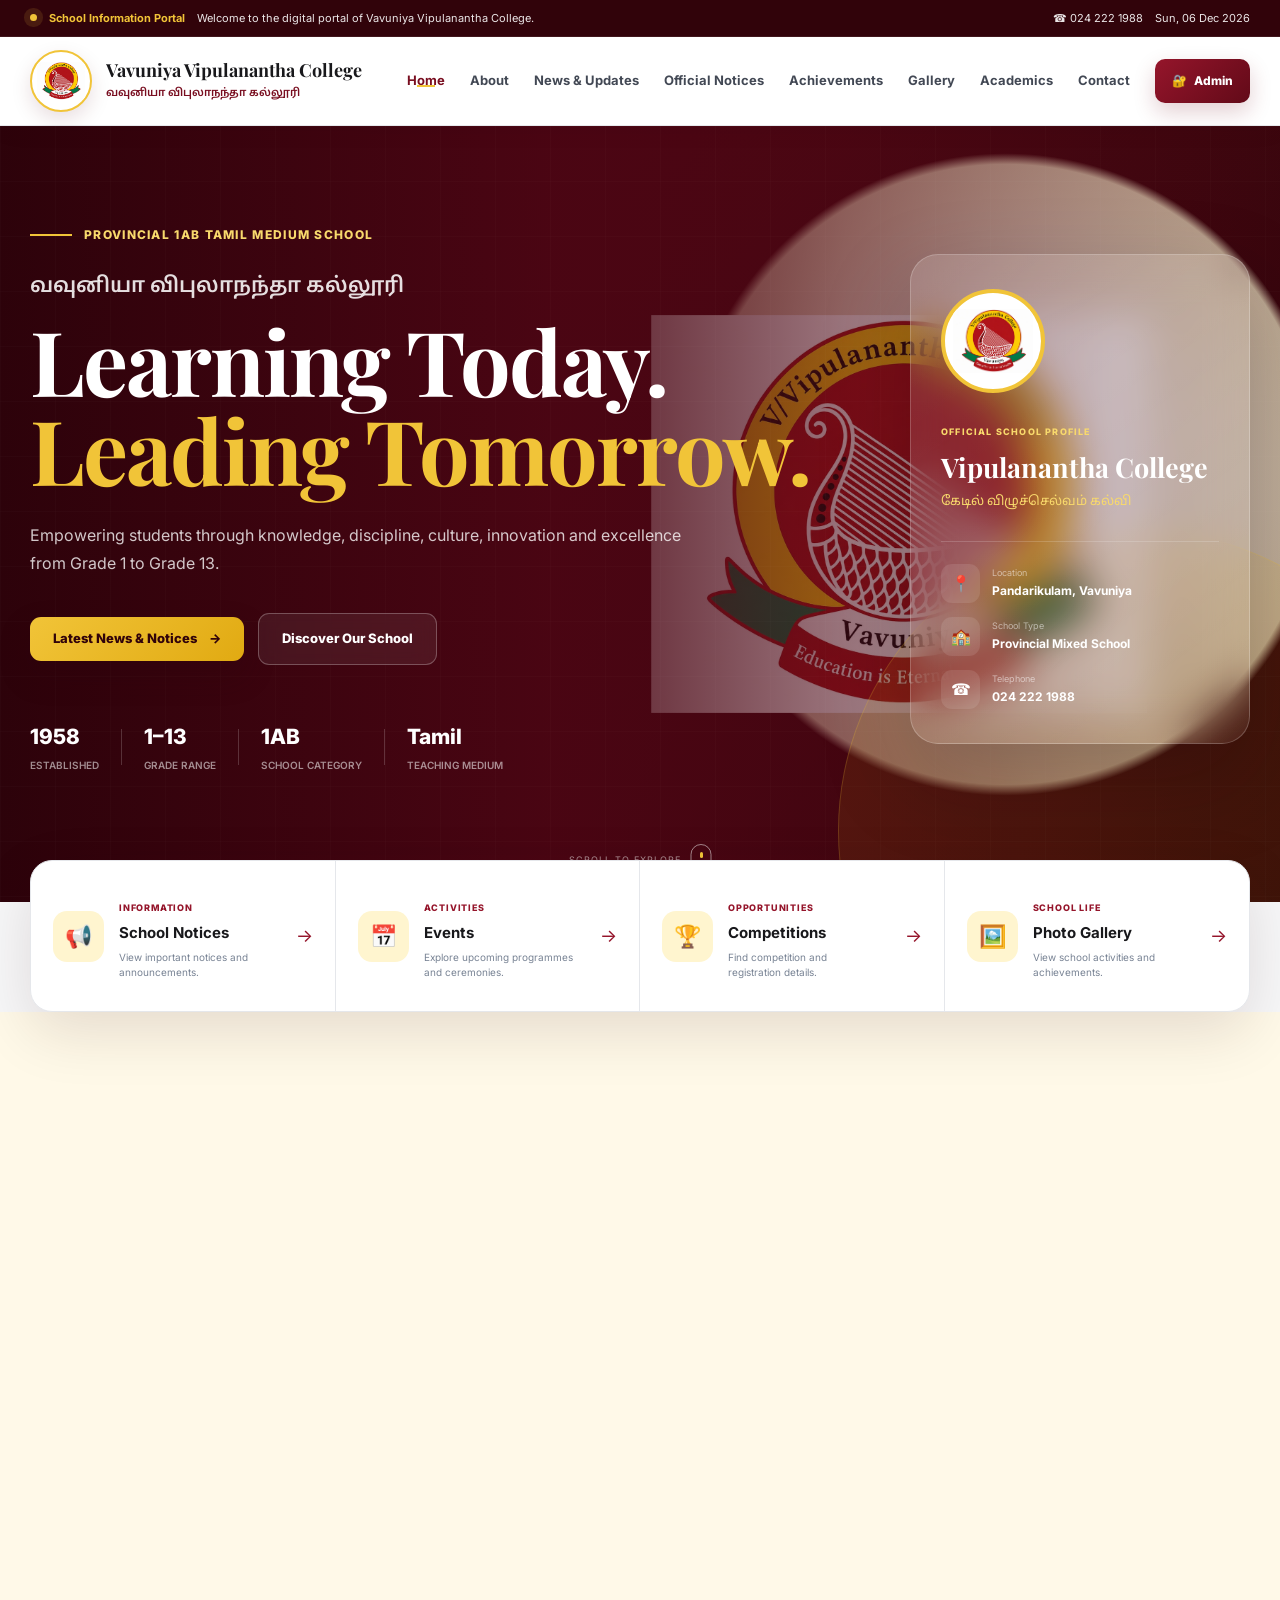
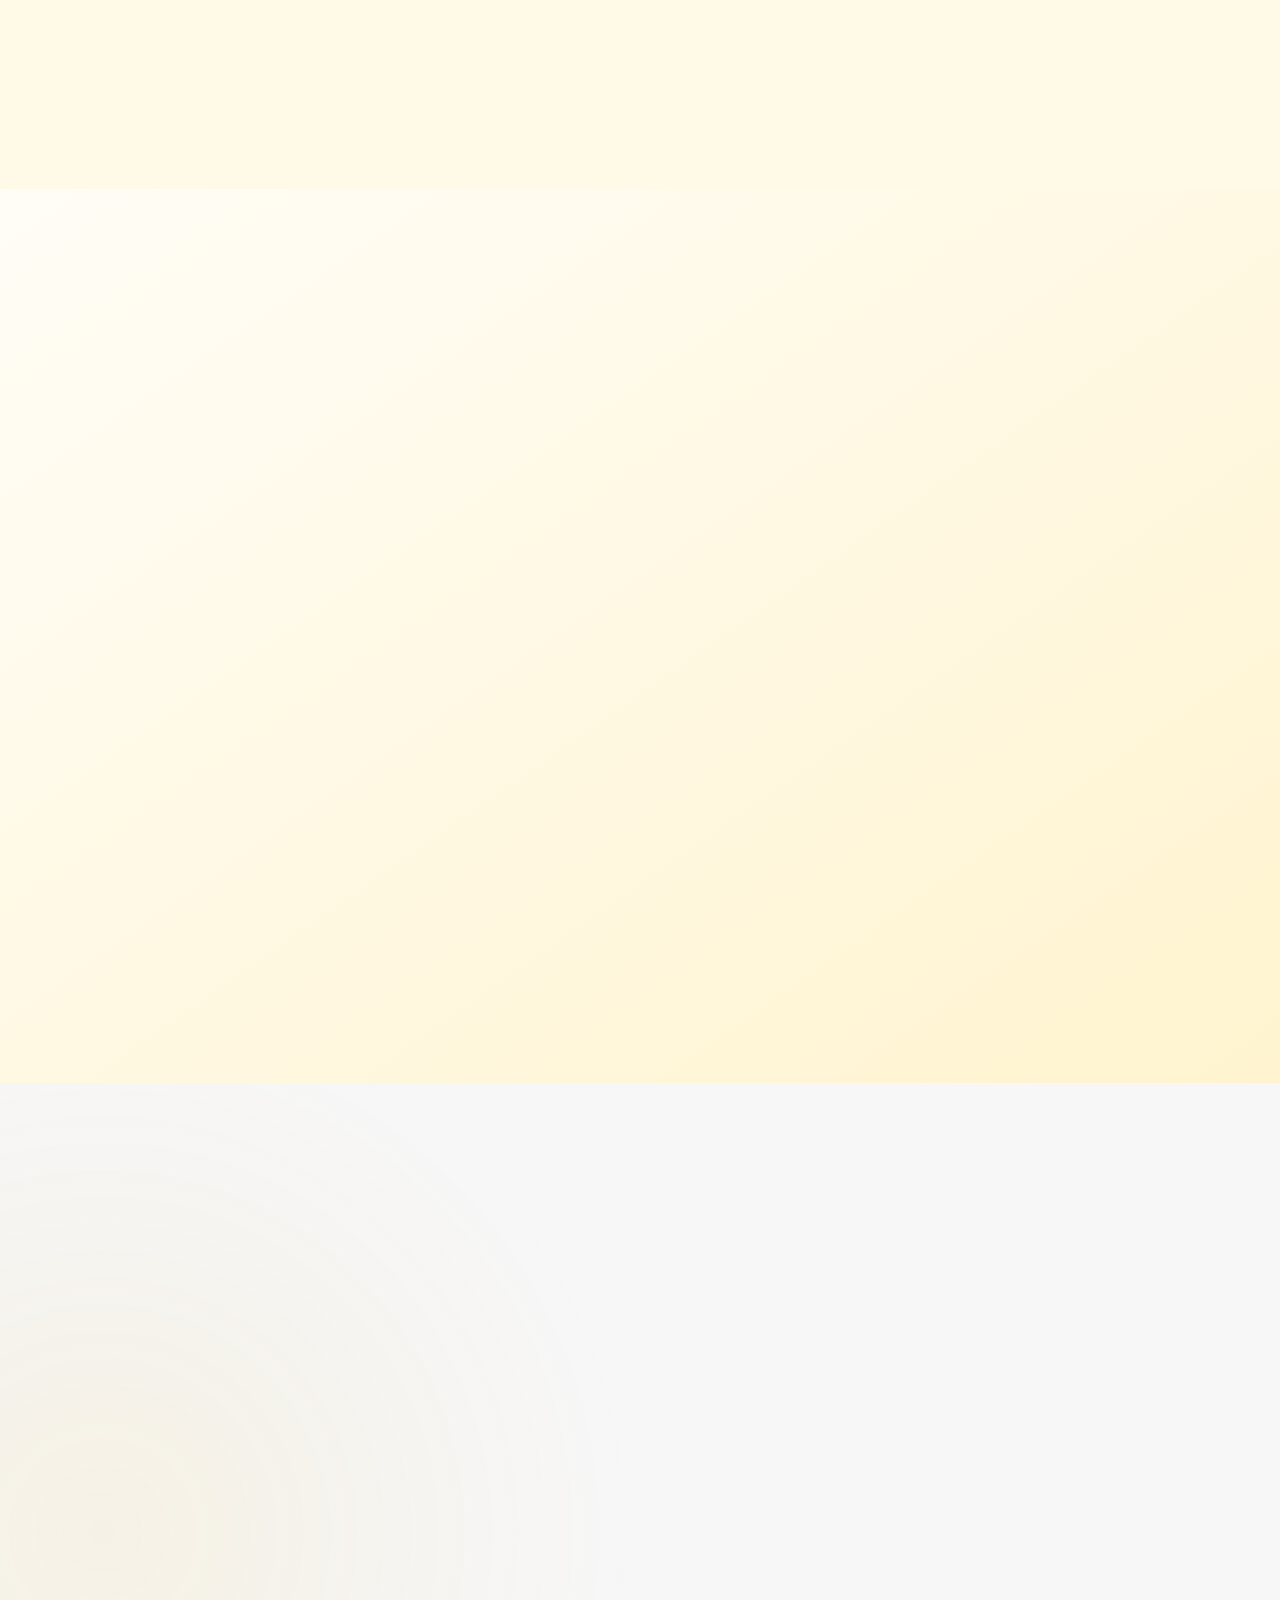
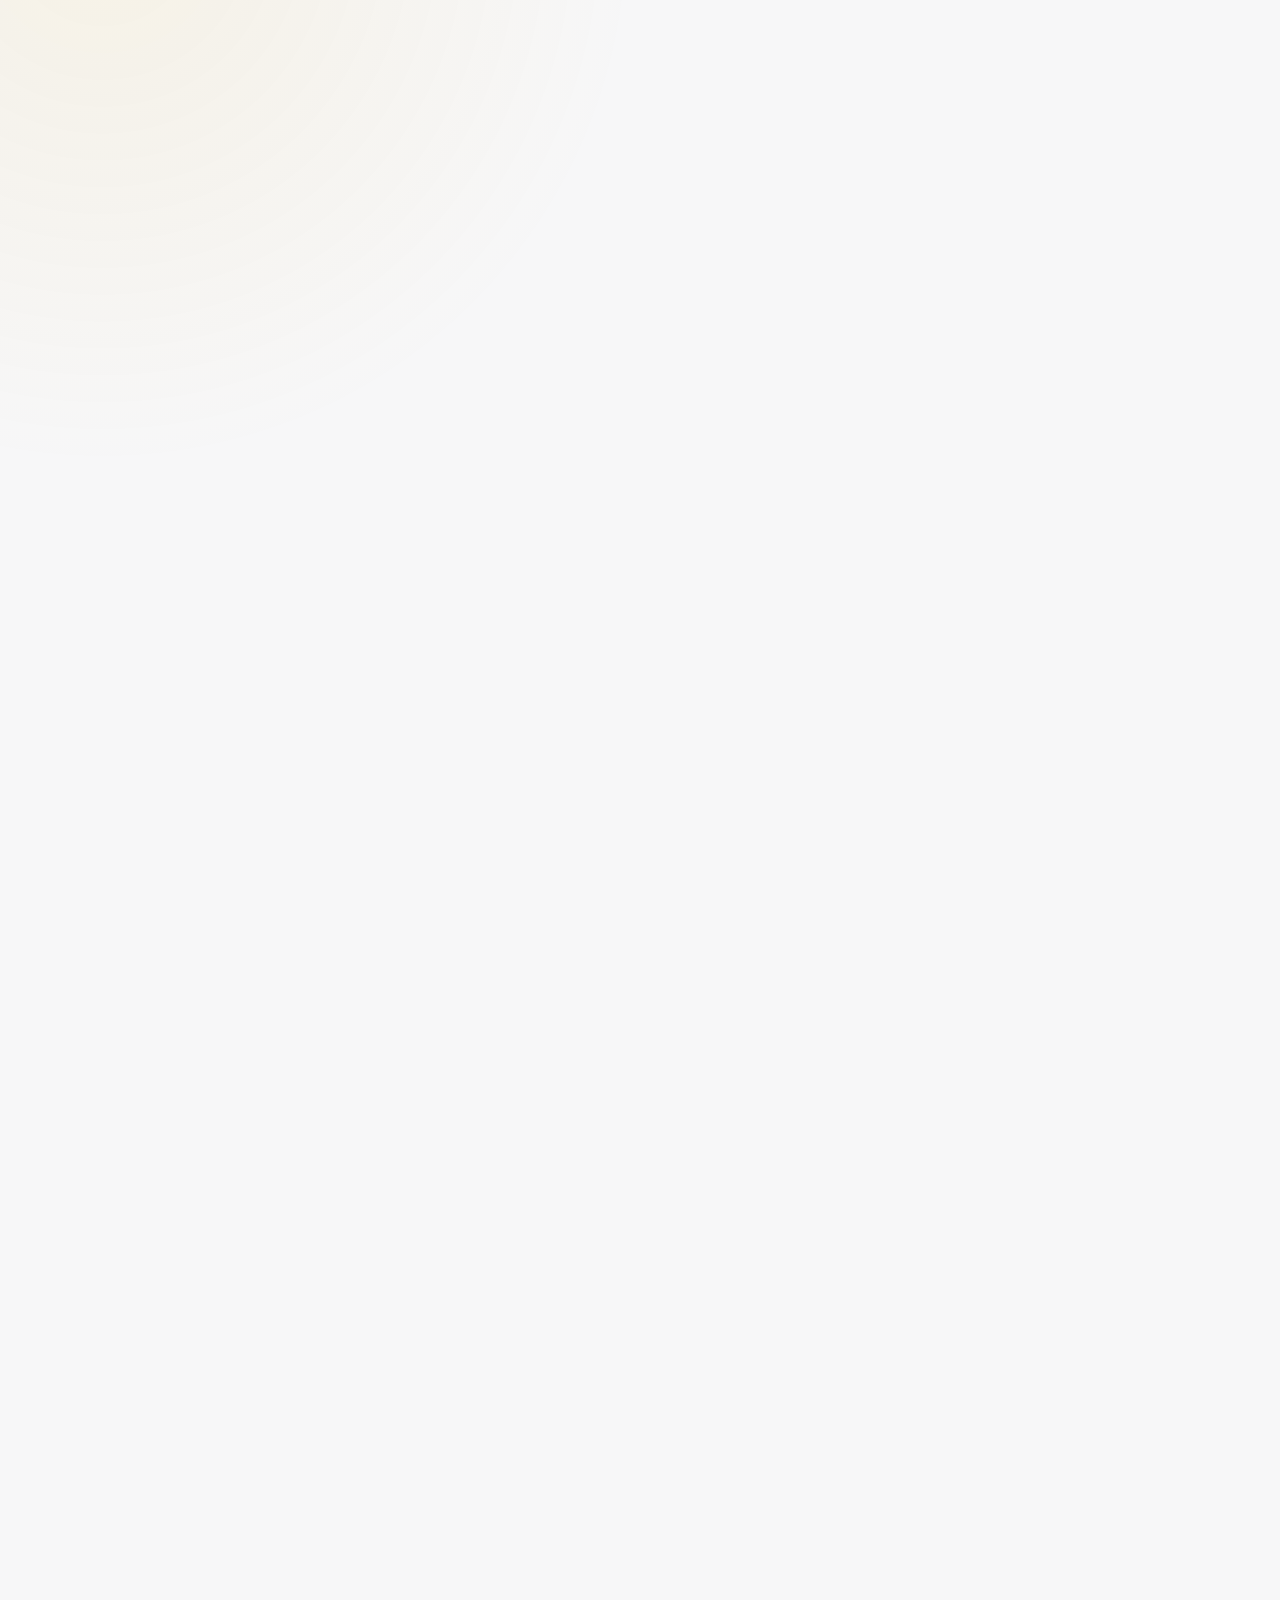
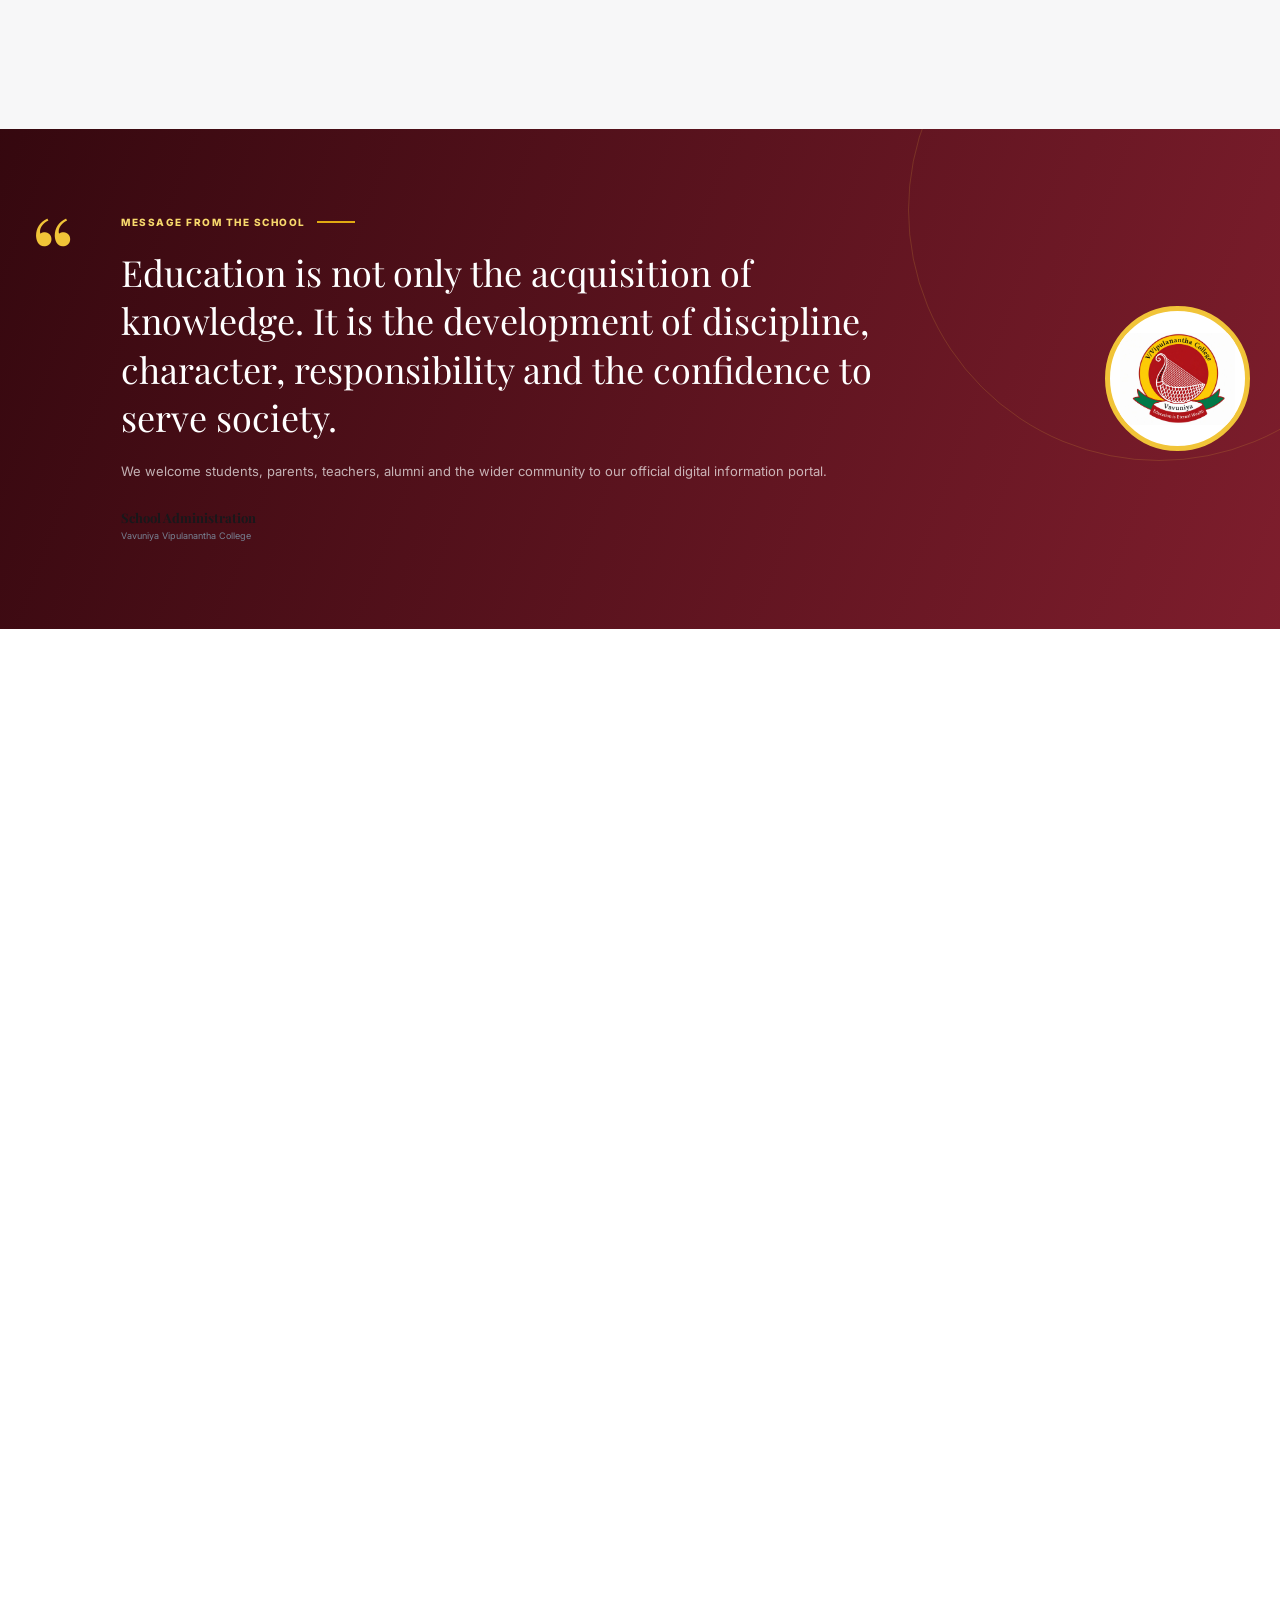
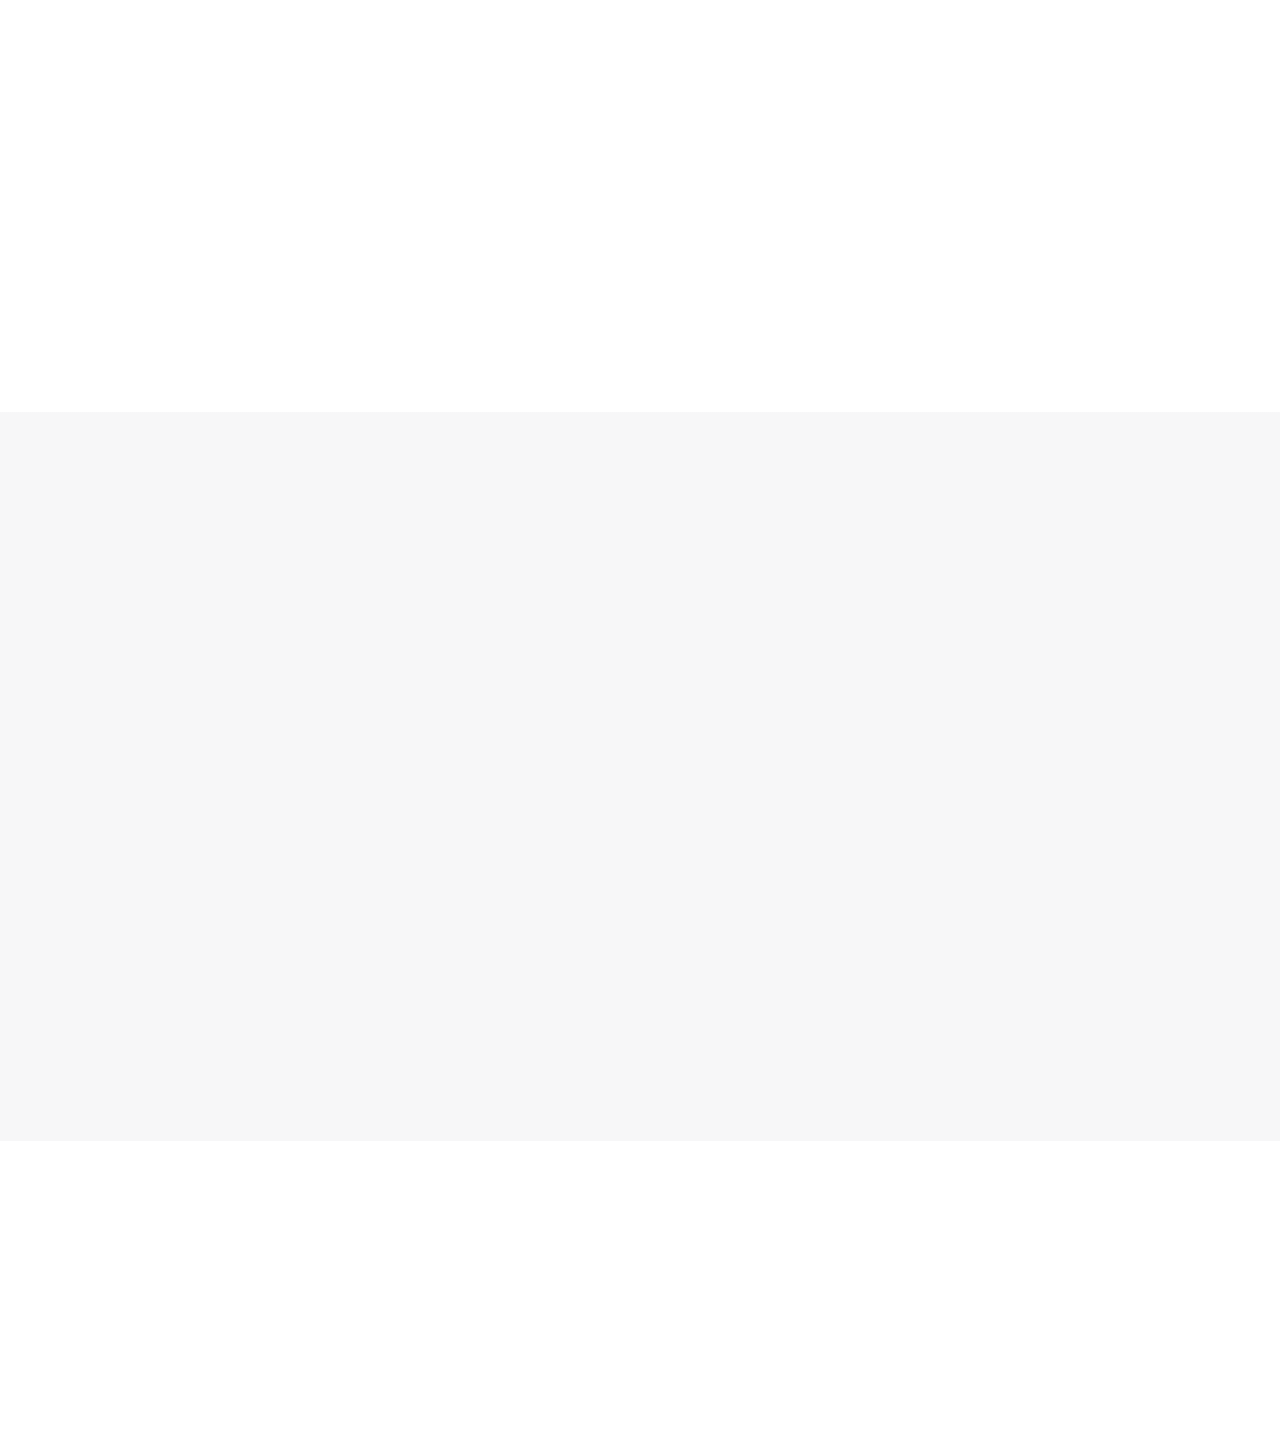
==== commit f8f6ad0c: "Fix admin session race for uploads" ====
--- a/index.html
+++ b/index.html
@@ -1419,7 +1419,7 @@
   <script src="https://cdn.jsdelivr.net/npm/@supabase/supabase-js@2/dist/umd/supabase.min.js"></script>
   <script src="js/cloud-data.js?v=20260718-2"></script>
   <script src="js/profile-loader.js"></script>
-  <script src="script.js"></script>
+  <script src="script.js?v=20260718-2"></script>
   <script src="js/official-notices.js"></script>
   <script src="js/document-scanner.js"></script>
   <script src="js/achievement-wall.js"></script>
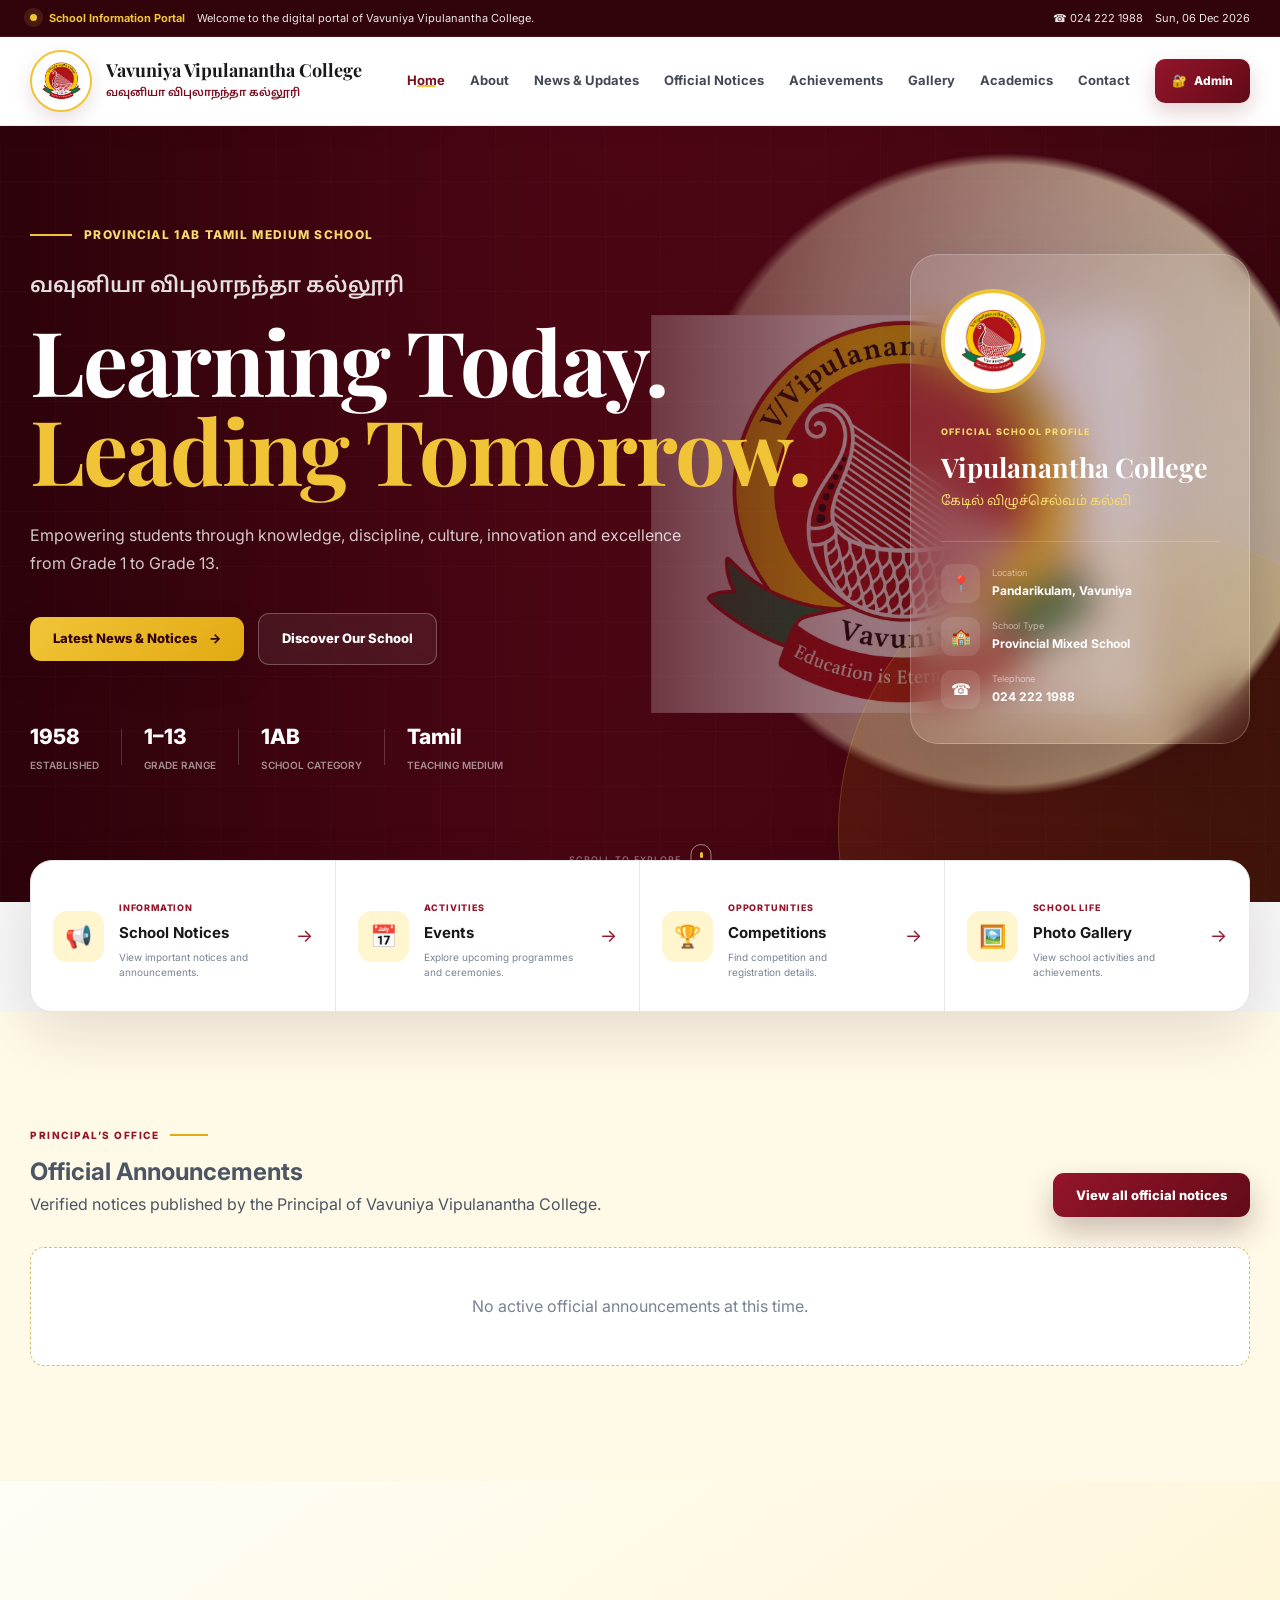
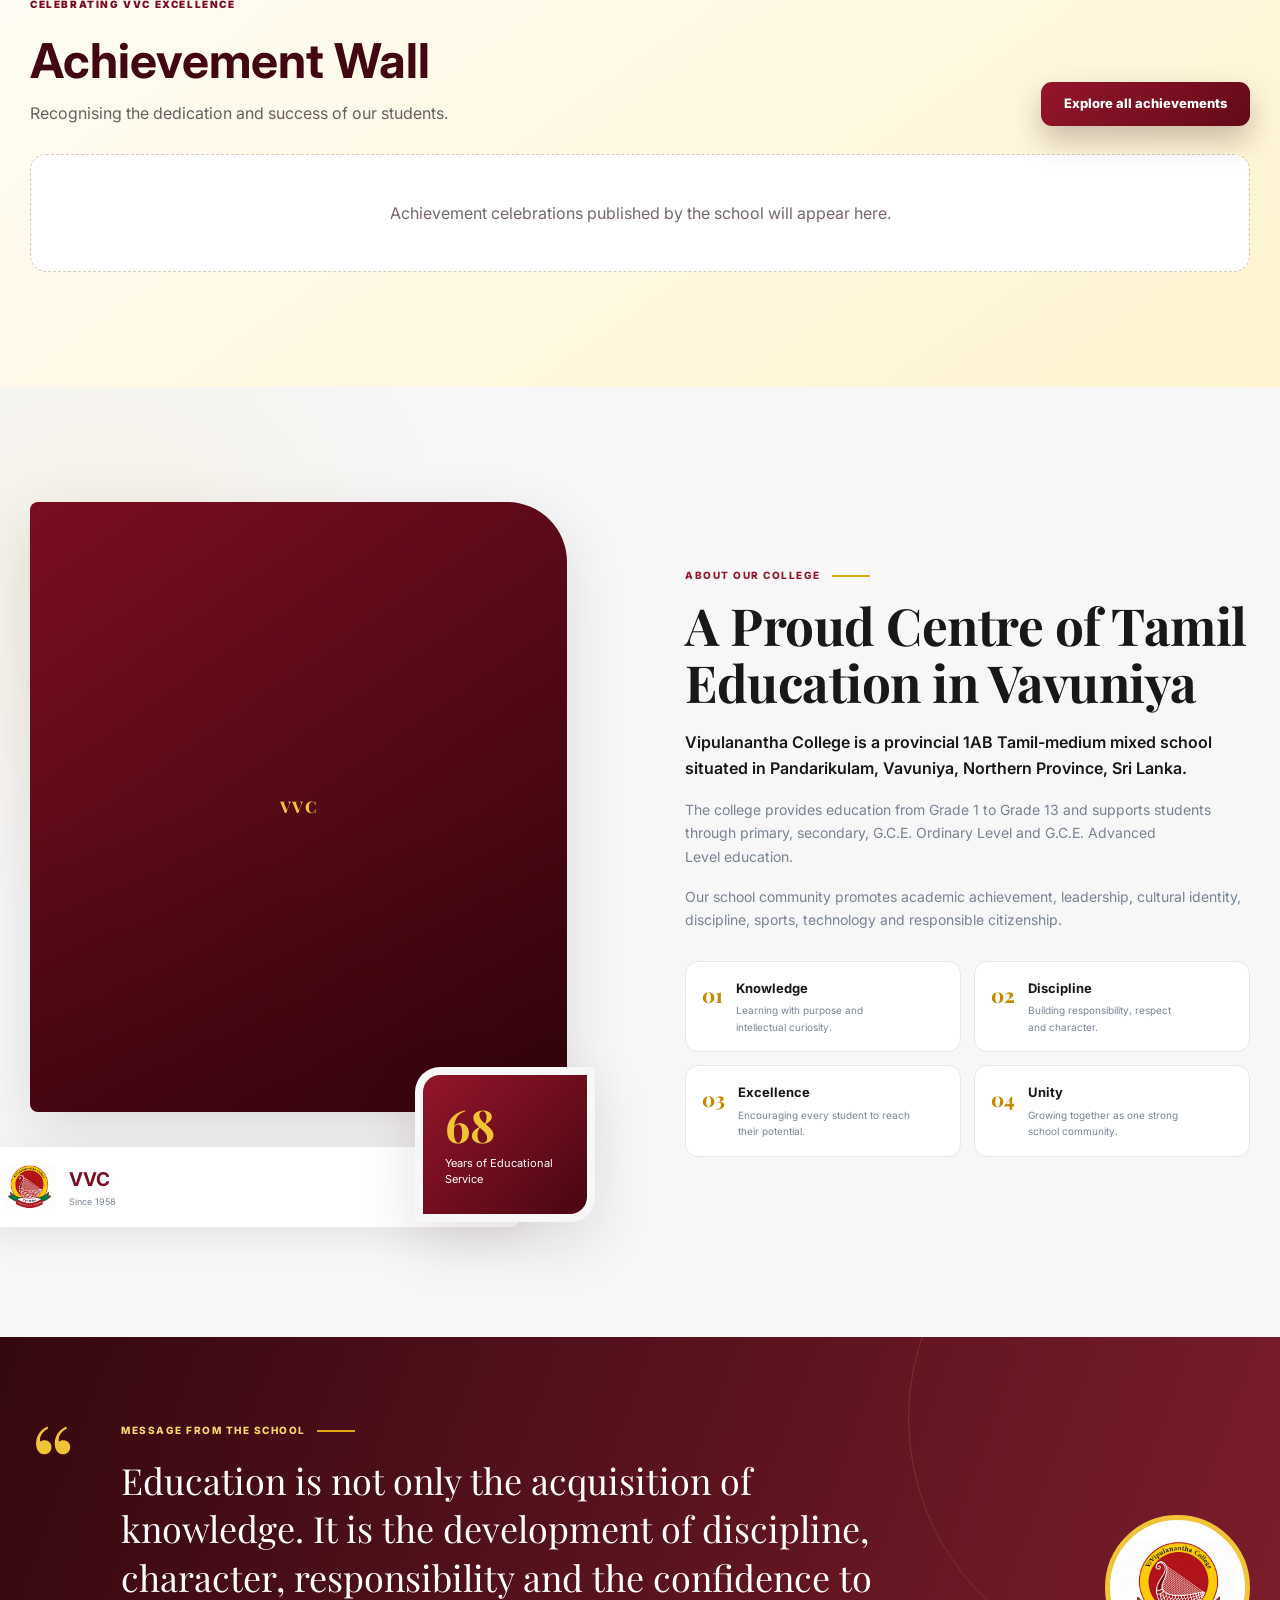
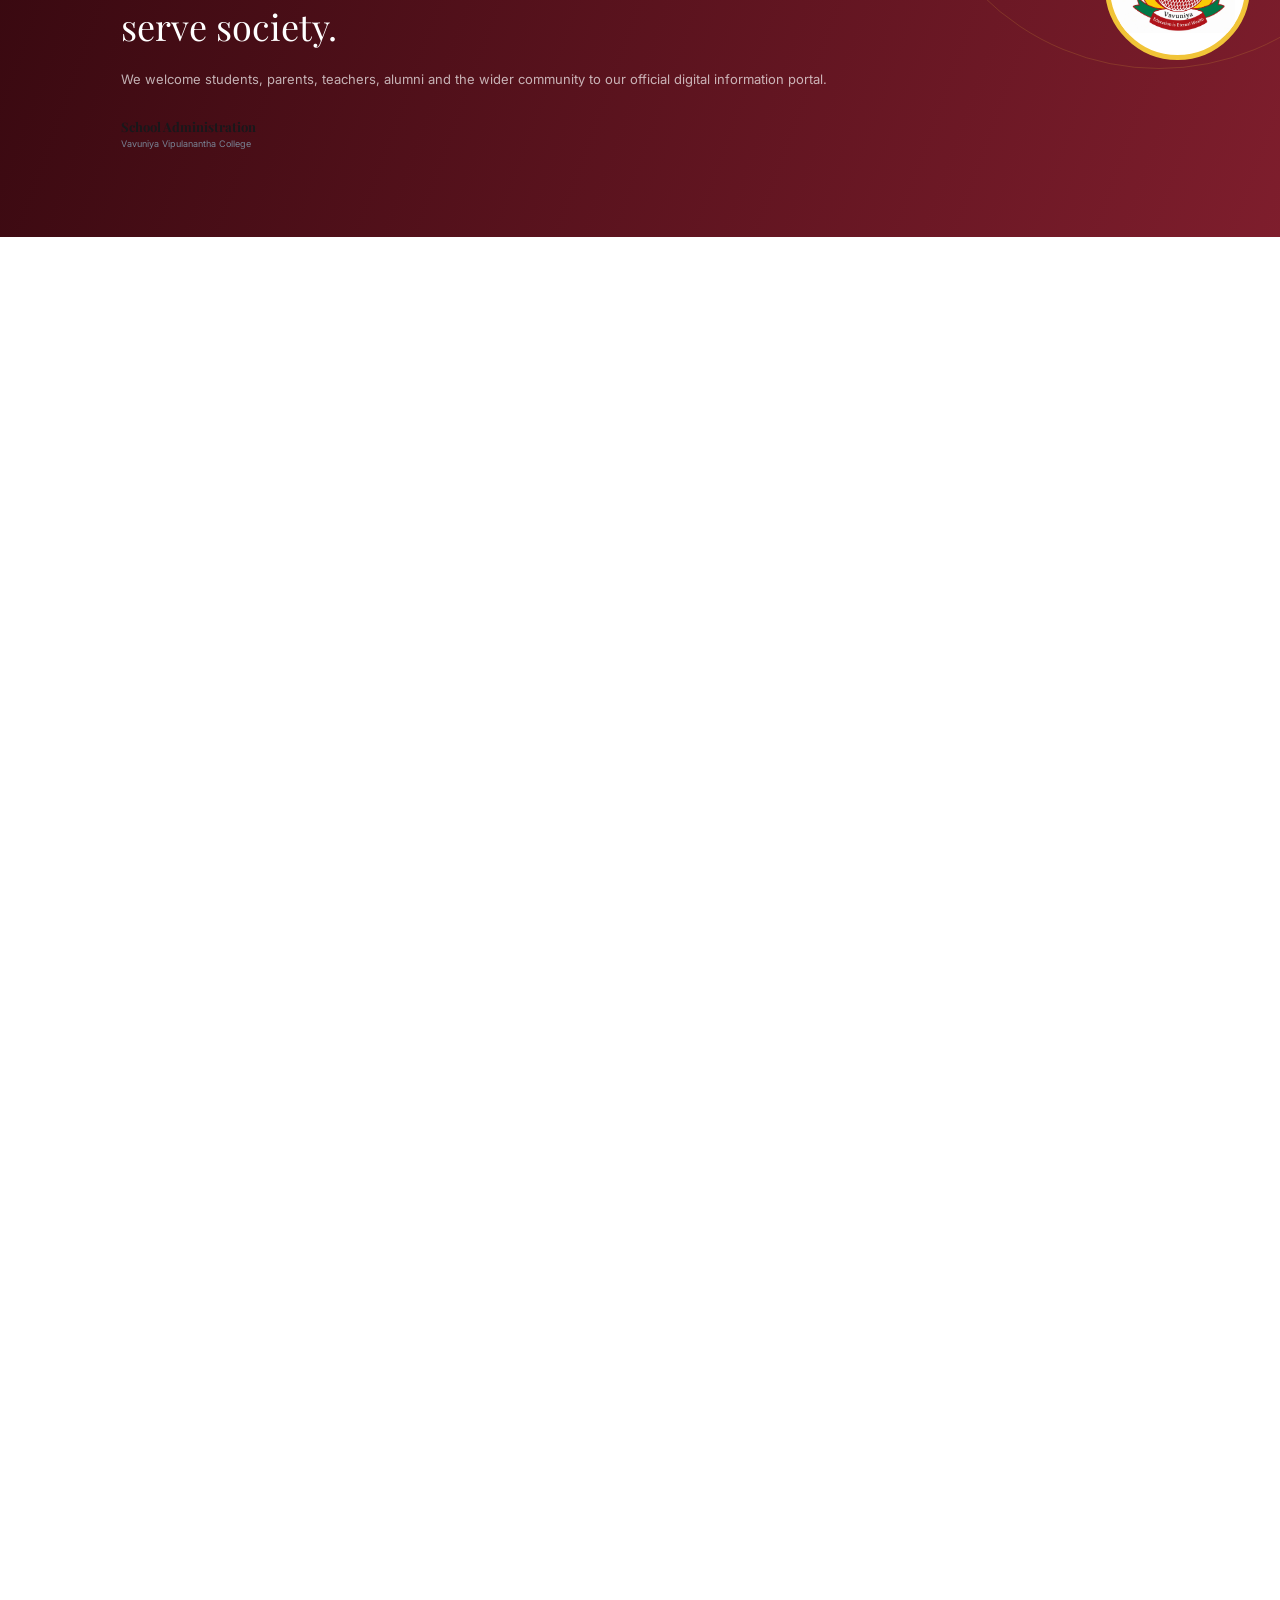
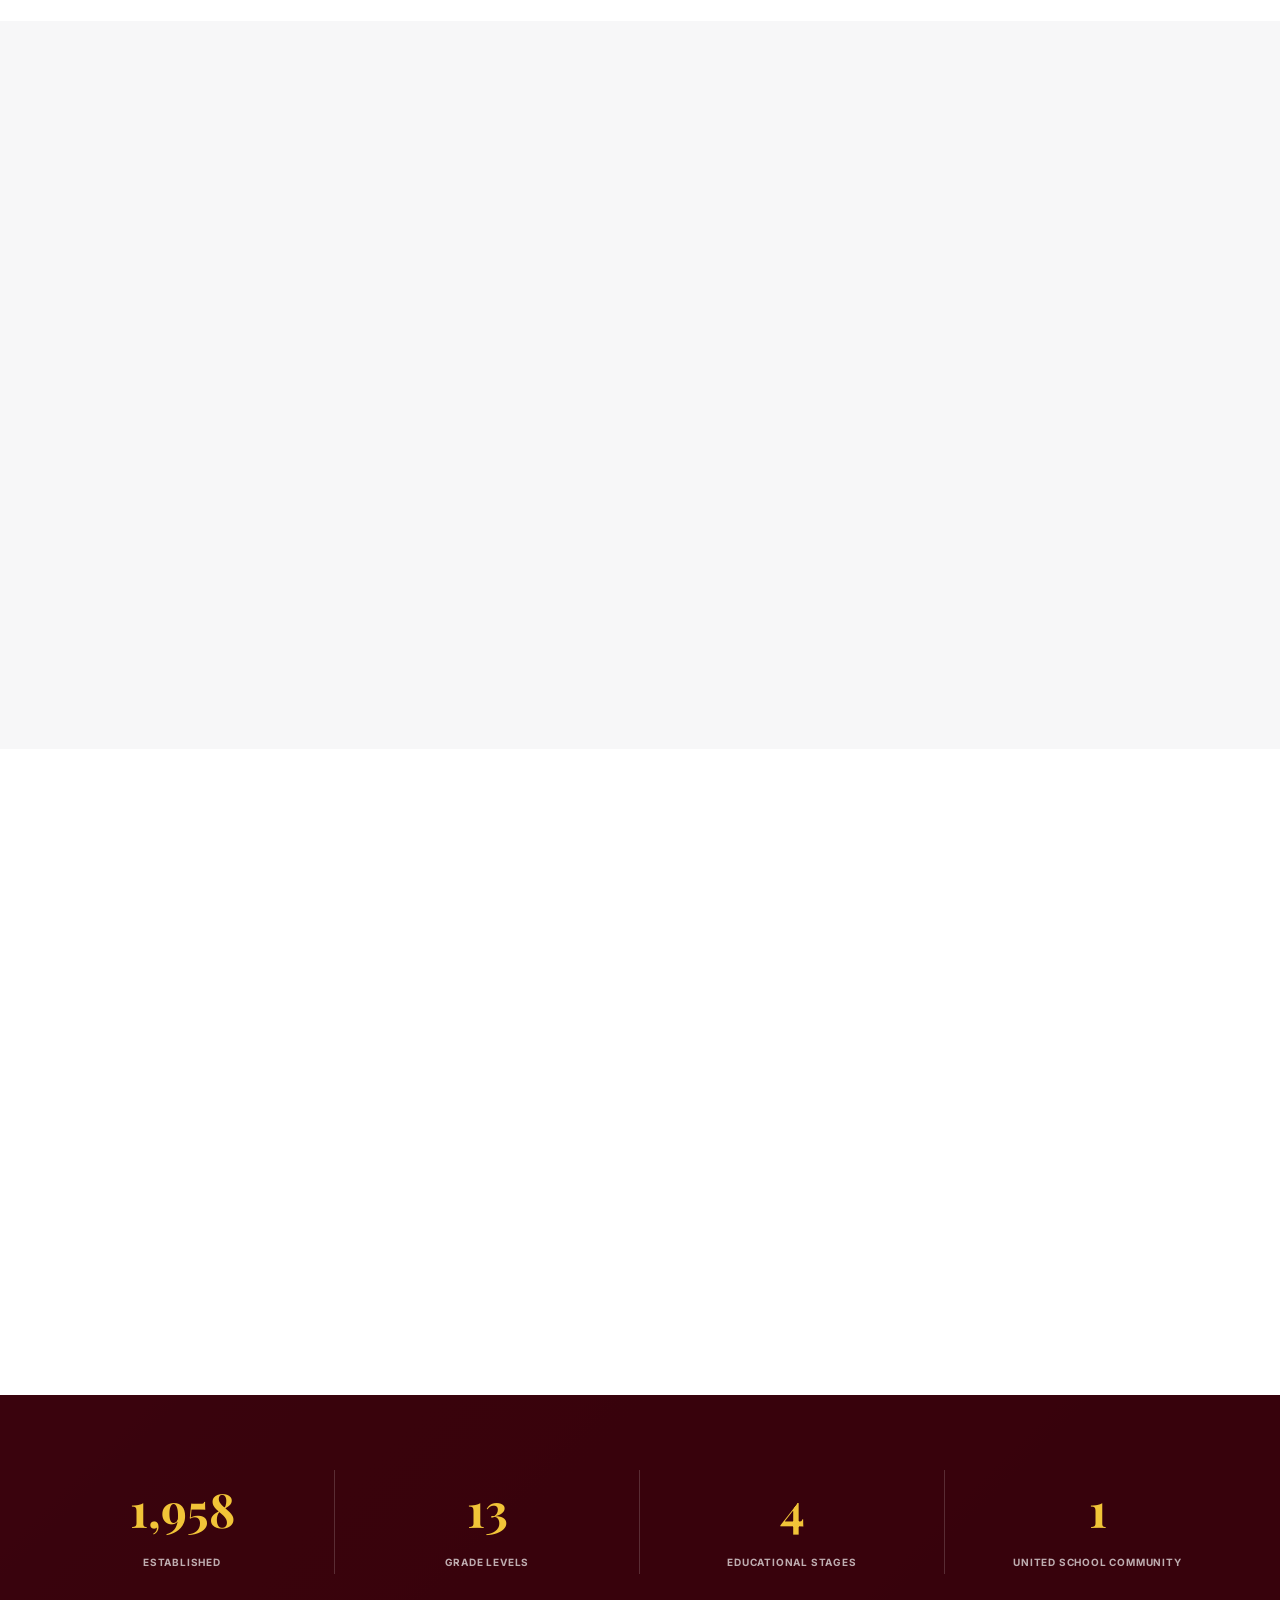
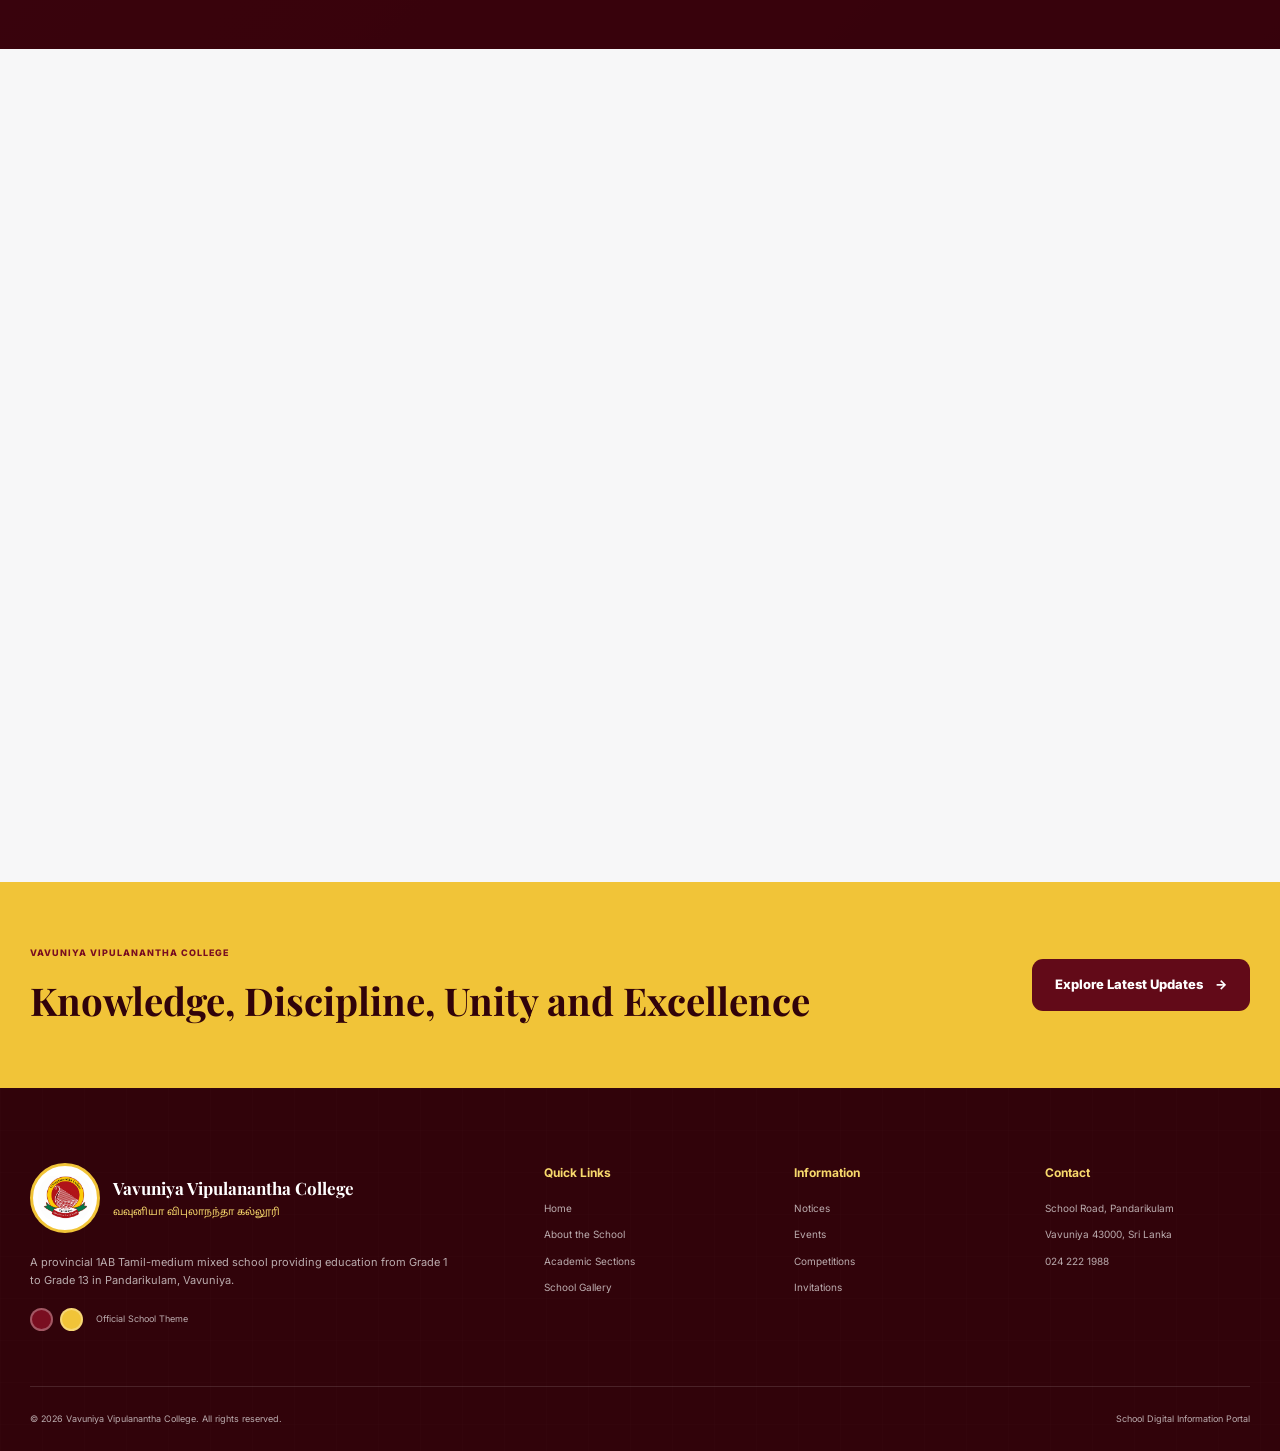
==== commit bb5dcd92: "Simplify responsive admin dashboard" ====
--- a/index.html
+++ b/index.html
@@ -42,6 +42,7 @@
   <link rel="stylesheet" href="css/document-scanner.css" />
   <link rel="stylesheet" href="css/achievement-wall.css" />
   <link rel="stylesheet" href="css/experience-polish.css" />
+  <link rel="stylesheet" href="css/admin-dashboard.css" />
   <script>try{if(sessionStorage.getItem("vvcOfficialProfileLoaded")==="1")document.documentElement.classList.remove("profile-loading");}catch{}</script>
 </head>
 
@@ -927,8 +928,8 @@
 
           <div>
             <span>VVC Administration</span>
-            <h2>Content Management Dashboard</h2>
-            <p>Manage public school information.</p>
+            <h2>Admin Dashboard</h2>
+            <p>Post and manage school content.</p>
           </div>
         </div>
 
@@ -964,37 +965,37 @@
         </div>
       </div>
 
-      <div class="admin-tabs">
+      <div class="admin-tabs" role="tablist" aria-label="Admin sections">
         <button
-          class="admin-tab active"
+          class="admin-tab active" role="tab" aria-selected="true" aria-controls="addUpdatePanel"
           data-admin-tab="addUpdatePanel"
         >
-          New Update
+          Updates
         </button>
 
         <button
-          class="admin-tab"
+          class="admin-tab" role="tab" aria-selected="false" aria-controls="addGalleryPanel"
           data-admin-tab="addGalleryPanel"
         >
-          Gallery Upload
+          Photos
         </button>
 
         <button
-          class="admin-tab"
+          class="admin-tab" role="tab" aria-selected="false" aria-controls="officialNoticePanel"
           data-admin-tab="officialNoticePanel"
         >
-          Official Notice
+          Notices
         </button>
 
-        <button class="admin-tab" data-admin-tab="achievementAdminPanel">
-          Achievements
+        <button class="admin-tab" role="tab" aria-selected="false" aria-controls="achievementAdminPanel" data-admin-tab="achievementAdminPanel">
+          Awards
         </button>
 
         <button
-          class="admin-tab"
+          class="admin-tab" role="tab" aria-selected="false" aria-controls="manageContentPanel"
           data-admin-tab="manageContentPanel"
         >
-          Manage Content
+          Manage
         </button>
       </div>
 
@@ -1419,7 +1420,7 @@
   <script src="https://cdn.jsdelivr.net/npm/@supabase/supabase-js@2/dist/umd/supabase.min.js"></script>
   <script src="js/cloud-data.js?v=20260718-2"></script>
   <script src="js/profile-loader.js"></script>
-  <script src="script.js?v=20260718-2"></script>
+  <script src="script.js?v=20260718-3"></script>
   <script src="js/official-notices.js"></script>
   <script src="js/document-scanner.js"></script>
   <script src="js/achievement-wall.js"></script>
--- a/css/admin-dashboard.css
+++ b/css/admin-dashboard.css
@@ -0,0 +1,222 @@
+/* Responsive, touch-friendly administration workspace. */
+.admin-modal {
+  padding: clamp(6px, 2vw, 24px);
+}
+
+.admin-dashboard {
+  width: min(1180px, 100%);
+  max-height: 96dvh;
+  overflow: auto;
+  border: 1px solid rgba(98, 13, 31, 0.14);
+  padding: clamp(18px, 3vw, 34px);
+}
+
+.admin-dashboard-header {
+  gap: 16px;
+  padding-right: 42px;
+}
+
+.admin-heading h2 {
+  font-size: clamp(18px, 2.5vw, 28px);
+}
+
+.admin-heading p {
+  margin-top: 3px;
+}
+
+.admin-summary {
+  grid-template-columns: repeat(5, minmax(125px, 1fr));
+  gap: 1px;
+  overflow-x: auto;
+  scroll-snap-type: x proximity;
+}
+
+.admin-summary > div {
+  min-width: 125px;
+  padding: 14px 10px;
+  scroll-snap-align: start;
+}
+
+.admin-tabs {
+  position: sticky;
+  top: -1px;
+  z-index: 12;
+  overflow-x: auto;
+  overscroll-behavior-inline: contain;
+  scrollbar-width: thin;
+  box-shadow: 0 8px 20px rgba(54, 8, 17, 0.08);
+}
+
+.admin-tab {
+  min-height: 46px;
+  white-space: nowrap;
+}
+
+.admin-panel.active {
+  animation: admin-panel-in 180ms ease-out;
+}
+
+.admin-form,
+.official-admin-form,
+.achievement-admin-form {
+  max-width: 980px;
+  margin-inline: auto;
+}
+
+.admin-panel .panel-title {
+  max-width: 720px;
+}
+
+.admin-panel input,
+.admin-panel select,
+.admin-panel textarea,
+.admin-panel button {
+  font-size: max(16px, 0.72rem);
+}
+
+.admin-panel textarea {
+  resize: vertical;
+}
+
+.admin-panel input[type="file"] {
+  width: 100%;
+}
+
+.admin-panel .primary-button,
+.admin-panel .secondary-button,
+.admin-panel .scanner-launch-button {
+  min-height: 48px;
+}
+
+@keyframes admin-panel-in {
+  from { opacity: 0; transform: translateY(5px); }
+  to { opacity: 1; transform: translateY(0); }
+}
+
+@media (max-width: 760px) {
+  .admin-modal {
+    align-items: flex-end;
+    padding: 0;
+  }
+
+  .admin-dashboard {
+    width: 100%;
+    max-height: 100dvh;
+    min-height: 100dvh;
+    border: 0;
+    border-radius: 0;
+    padding: 18px 14px 96px;
+  }
+
+  .admin-dashboard .modal-close {
+    position: fixed;
+    top: max(10px, env(safe-area-inset-top));
+    right: 12px;
+    z-index: 30;
+  }
+
+  .admin-dashboard-header {
+    align-items: stretch;
+    padding: max(8px, env(safe-area-inset-top)) 46px 0 0;
+  }
+
+  .admin-heading {
+    align-items: flex-start;
+  }
+
+  .admin-heading img {
+    width: 52px;
+    height: 52px;
+    flex-basis: 52px;
+  }
+
+  .admin-heading span,
+  .admin-heading p {
+    font-size: 9px;
+  }
+
+  .logout-button {
+    width: 100%;
+    min-height: 44px;
+  }
+
+  .admin-summary {
+    grid-template-columns: repeat(5, 132px) !important;
+    margin: 16px -14px 0;
+    border-radius: 0;
+    padding-inline: 14px;
+  }
+
+  .admin-summary > div {
+    border-right: 1px solid rgba(255,255,255,.15) !important;
+    border-bottom: 0 !important;
+  }
+
+  .admin-tabs {
+    display: flex !important;
+    gap: 5px;
+    margin: 0 -14px 18px;
+    border-radius: 0;
+    padding: 8px 14px;
+  }
+
+  .admin-tab {
+    flex: 0 0 auto;
+    min-width: 92px;
+    padding-inline: 12px;
+  }
+
+  .panel-title {
+    margin-bottom: 14px;
+  }
+
+  .panel-title h3 {
+    font-size: 18px;
+  }
+
+  .form-row,
+  .official-form-grid,
+  .achievement-form-grid {
+    grid-template-columns: 1fr !important;
+  }
+
+  .official-admin-form fieldset,
+  .achievement-admin-form {
+    border-radius: 12px;
+    padding: 14px;
+  }
+
+  .achievement-form-actions,
+  .official-form-actions {
+    align-items: stretch;
+    flex-direction: column;
+  }
+
+  .achievement-form-actions button,
+  .official-form-actions button,
+  .admin-form > .primary-button {
+    width: 100%;
+  }
+
+  .achievement-admin-item,
+  .achievement-moderation-item,
+  .admin-list-item {
+    align-items: stretch;
+    flex-direction: column;
+  }
+
+  .achievement-admin-actions {
+    display: grid;
+    grid-template-columns: repeat(2, minmax(0, 1fr));
+  }
+
+  .form-group input[type="file"]::file-selector-button {
+    display: block;
+    width: 100%;
+    margin: 0 0 8px;
+  }
+}
+
+@media (prefers-reduced-motion: reduce) {
+  .admin-panel.active { animation: none; }
+}
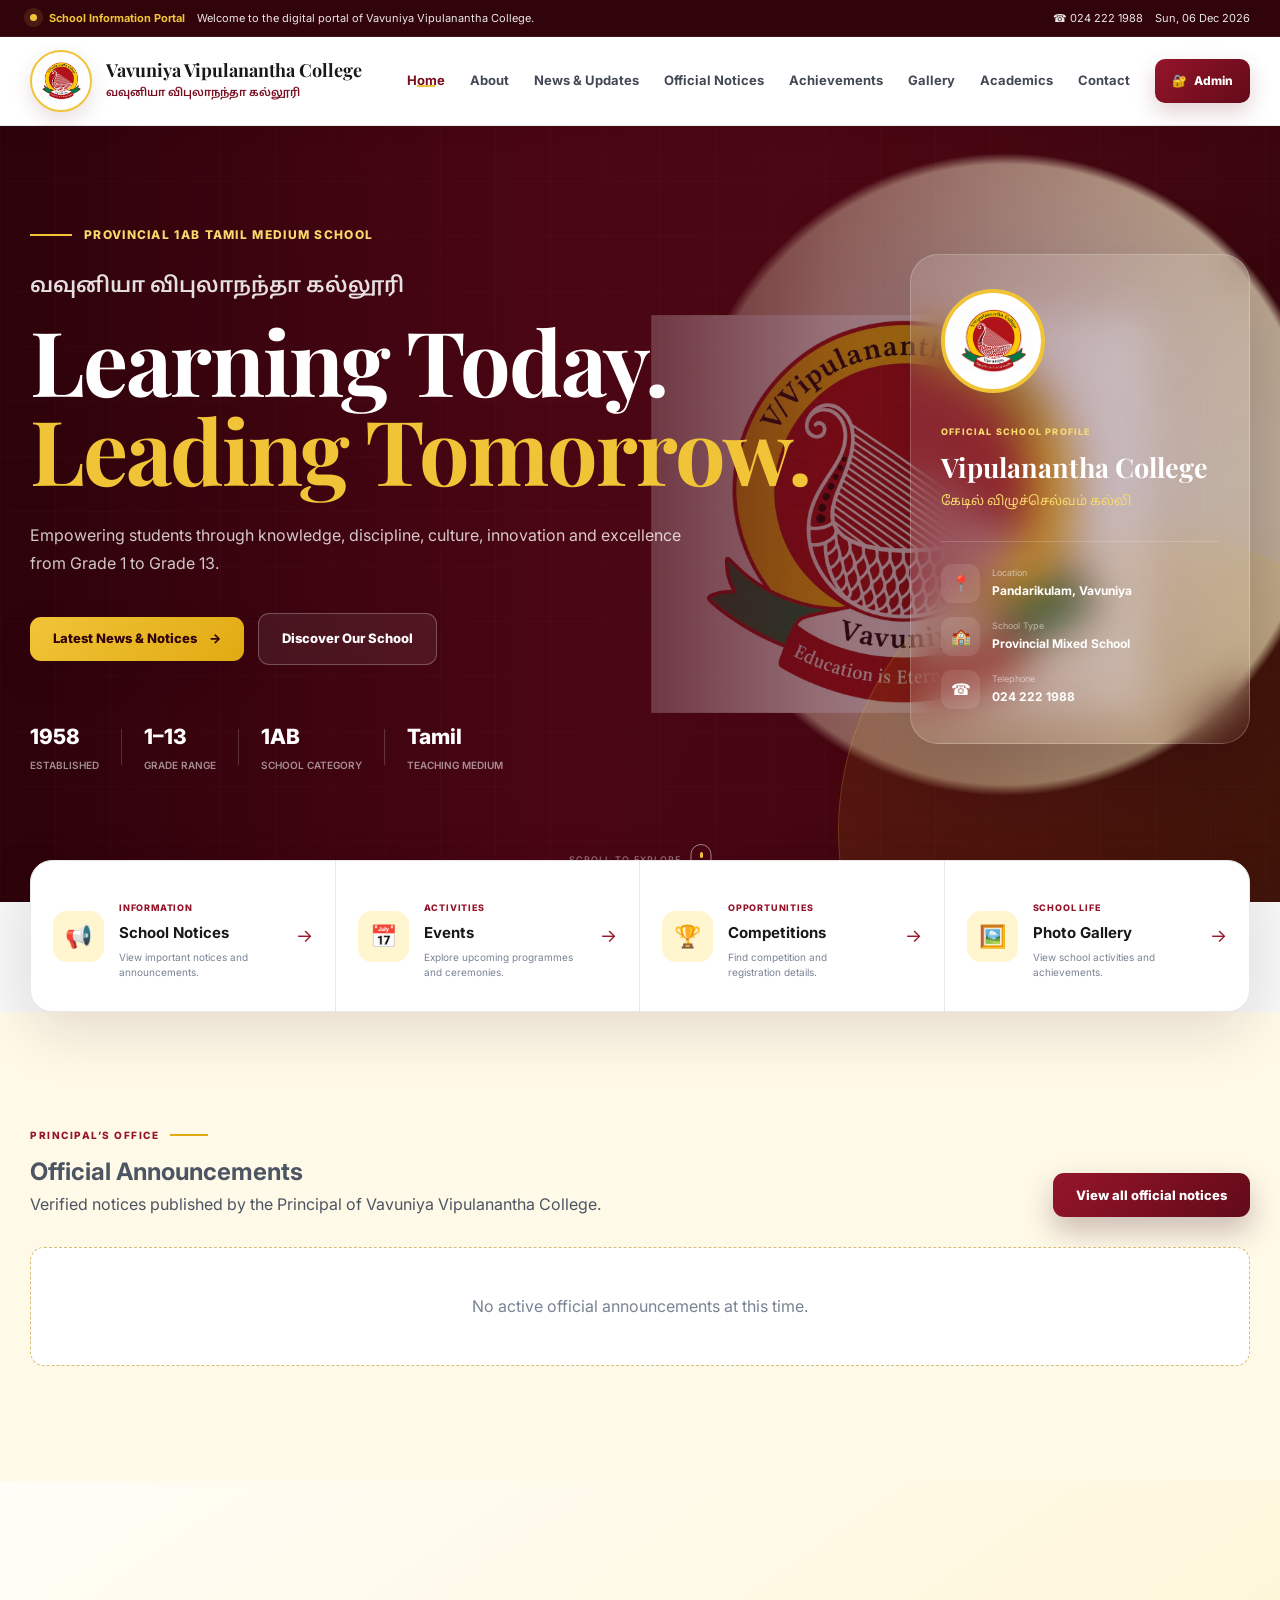
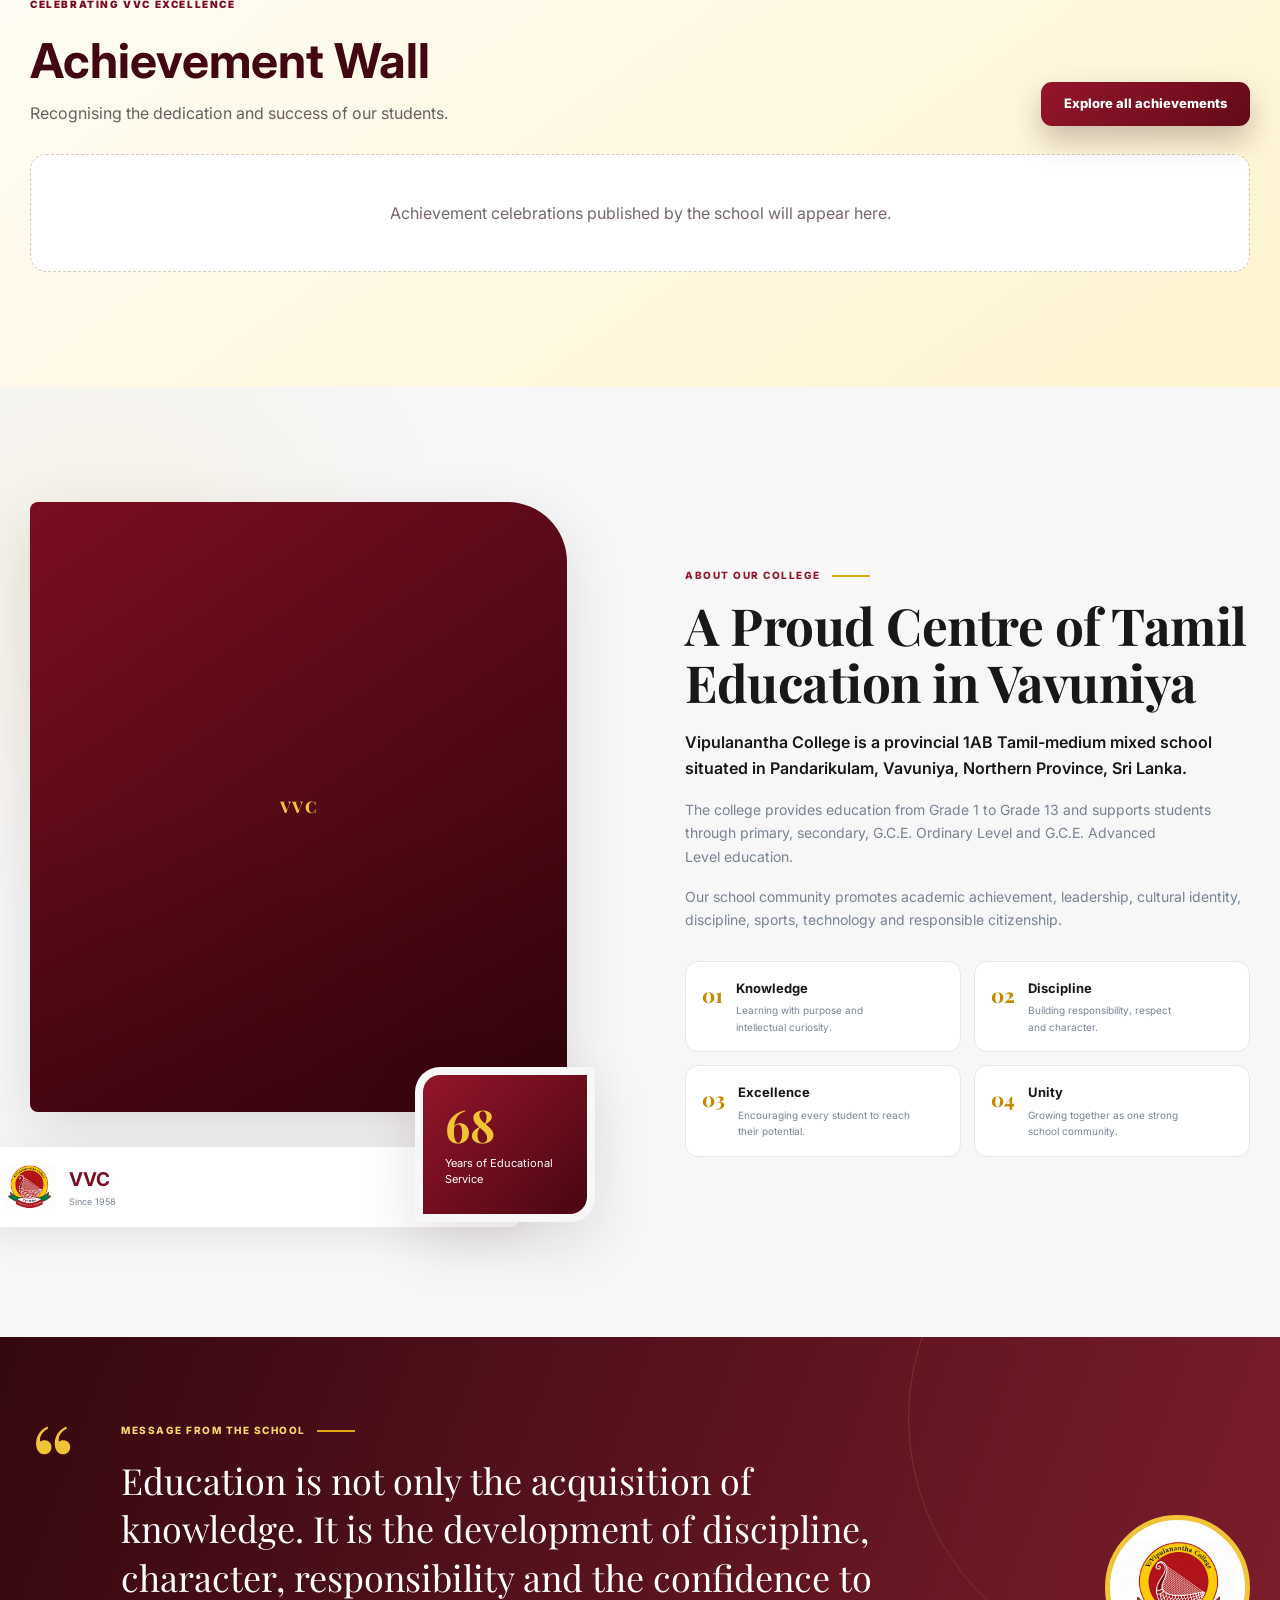
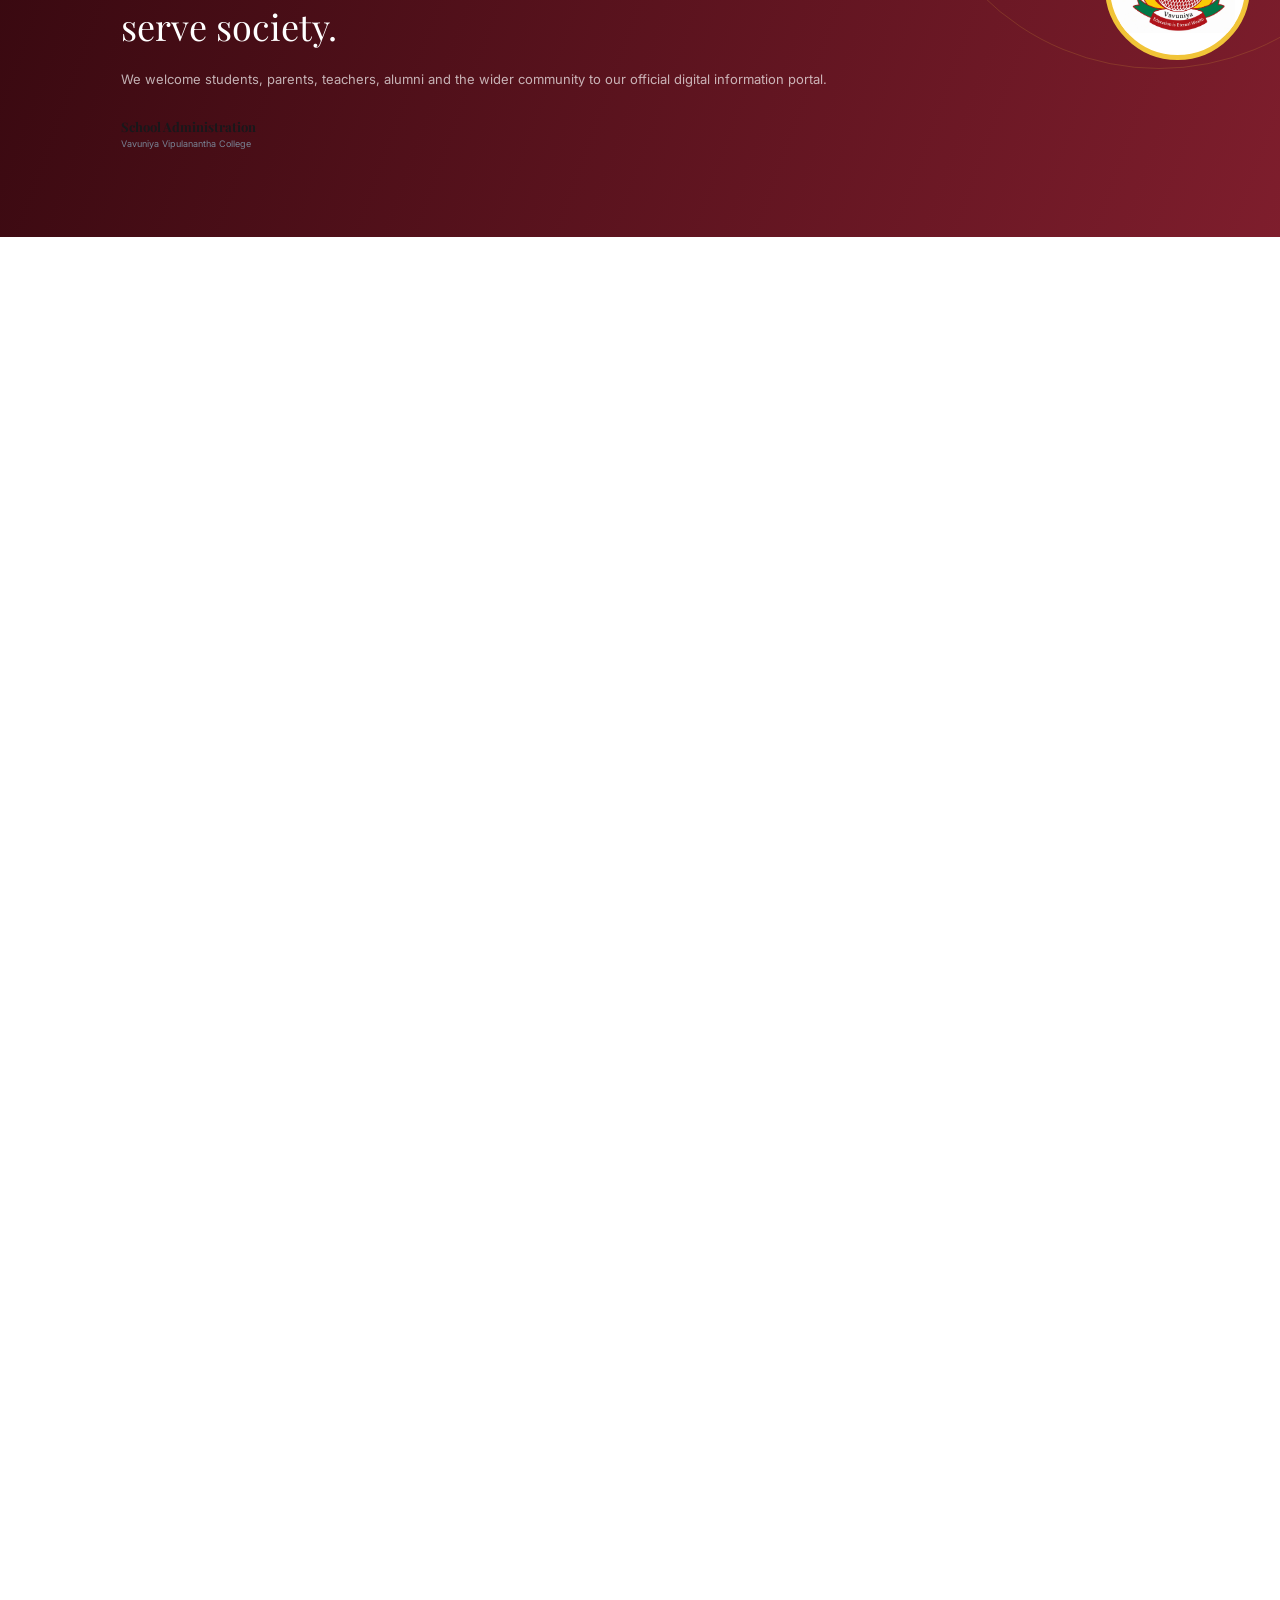
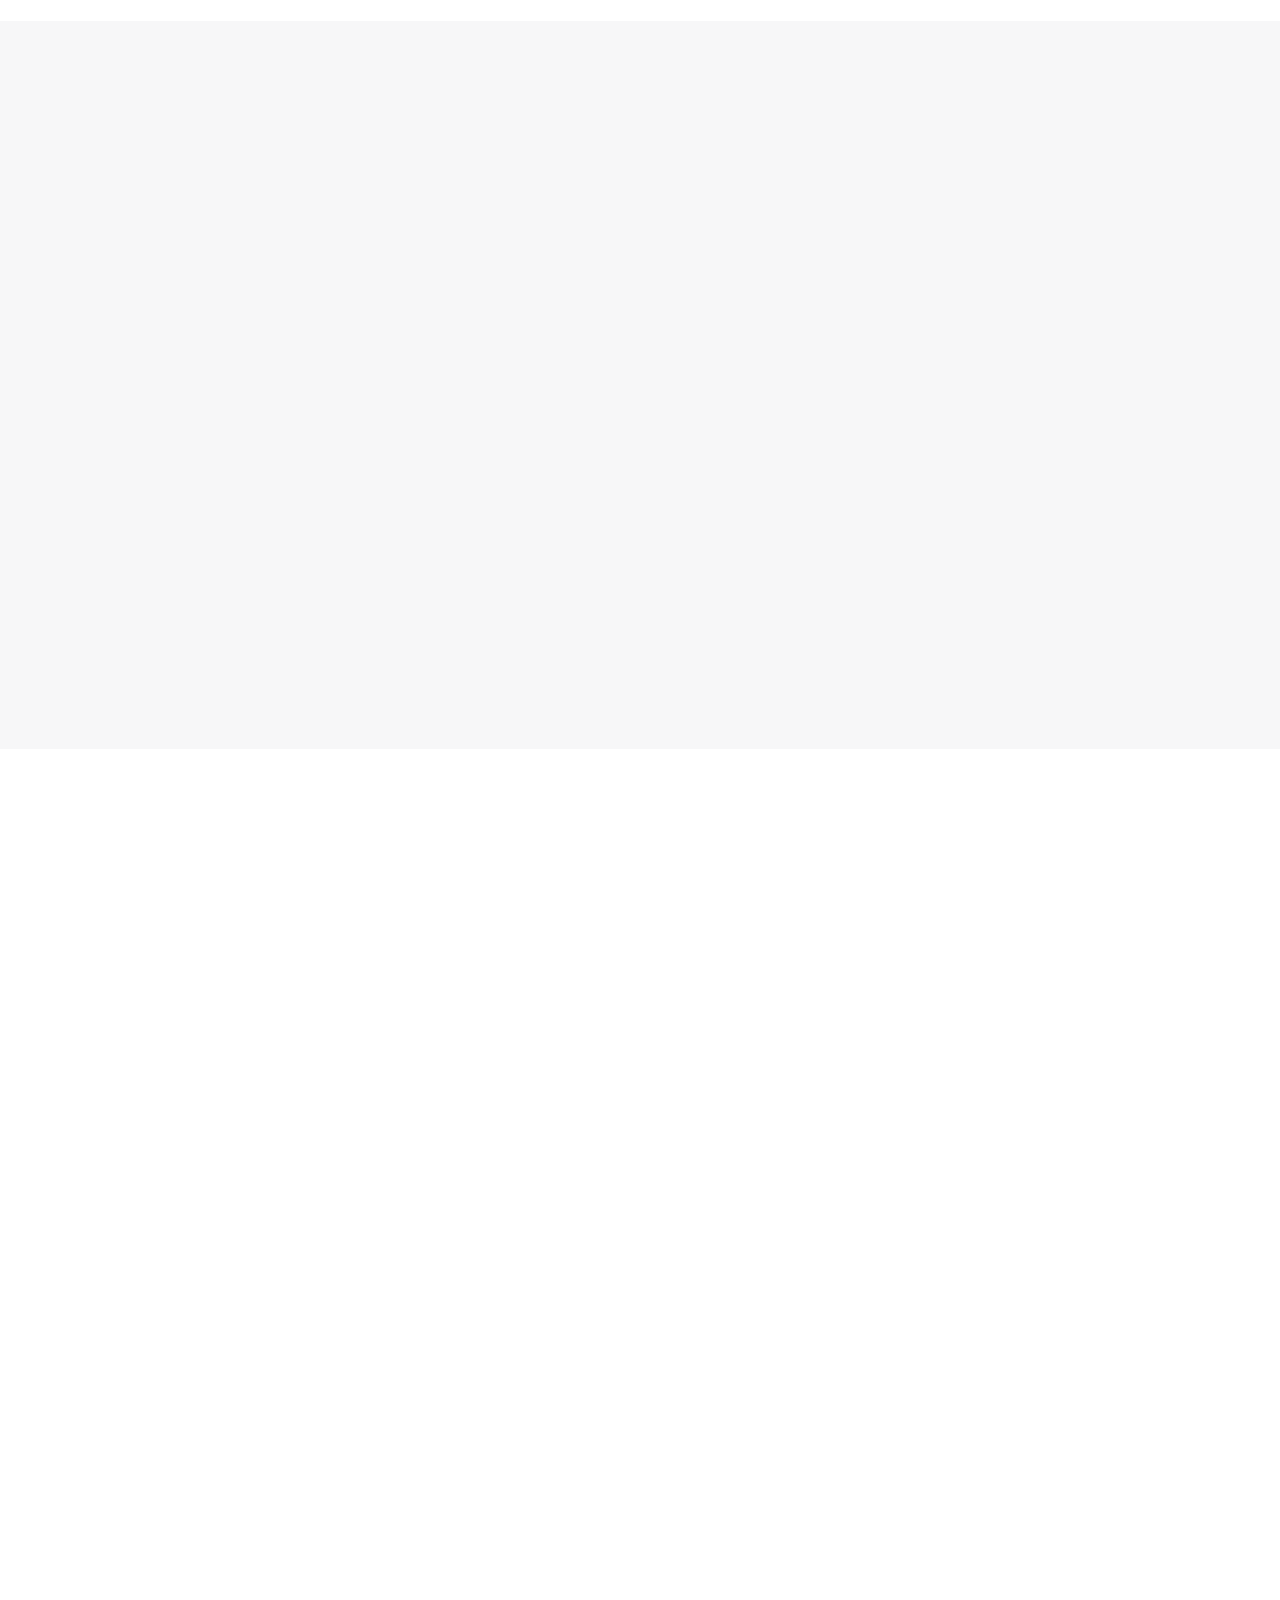
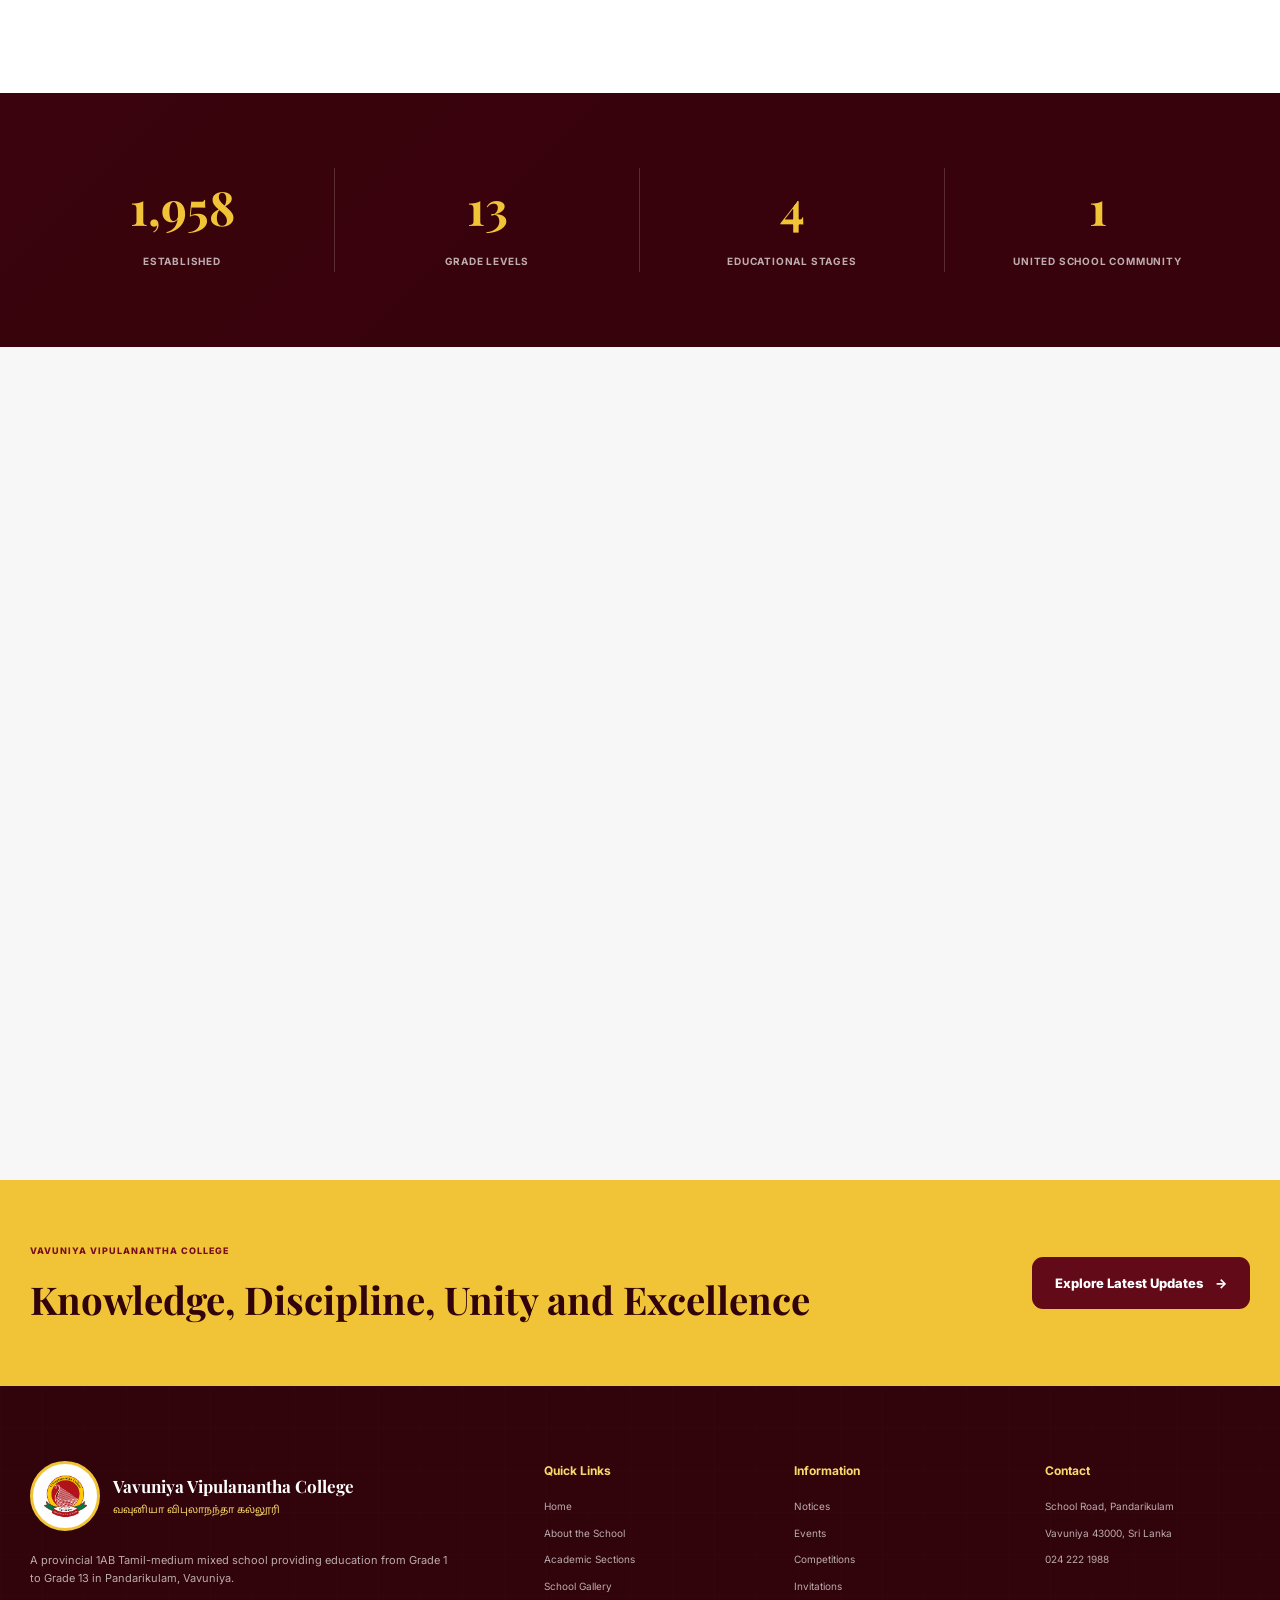
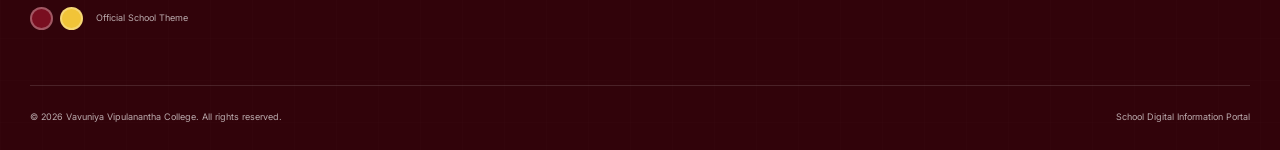
==== commit b9be6343: "Integrate notices and featured gallery" ====
--- a/index.html
+++ b/index.html
@@ -43,6 +43,7 @@
   <link rel="stylesheet" href="css/achievement-wall.css" />
   <link rel="stylesheet" href="css/experience-polish.css" />
   <link rel="stylesheet" href="css/admin-dashboard.css" />
+  <link rel="stylesheet" href="css/featured-gallery.css" />
   <script>try{if(sessionStorage.getItem("vvcOfficialProfileLoaded")==="1")document.documentElement.classList.remove("profile-loading");}catch{}</script>
 </head>
 
@@ -611,6 +612,16 @@
           </button>
         </div>
 
+        <div class="featured-gallery" id="featuredGallery" hidden>
+          <div class="featured-gallery-heading">
+            <span>Featured moments</span>
+            <strong>School highlights</strong>
+          </div>
+          <div class="featured-gallery-window">
+            <div class="featured-gallery-track" id="featuredGalleryTrack"></div>
+          </div>
+        </div>
+
         <div class="gallery-grid" id="galleryGrid"></div>
 
         <div class="empty-state hidden" id="galleryEmptyState">
@@ -978,13 +989,6 @@
           data-admin-tab="addGalleryPanel"
         >
           Photos
-        </button>
-
-        <button
-          class="admin-tab" role="tab" aria-selected="false" aria-controls="officialNoticePanel"
-          data-admin-tab="officialNoticePanel"
-        >
-          Notices
         </button>
 
         <button class="admin-tab" role="tab" aria-selected="false" aria-controls="achievementAdminPanel" data-admin-tab="achievementAdminPanel">
@@ -1133,6 +1137,11 @@
               <button type="button" data-clear-upload="galleryImage">Remove photo</button>
             </div>
           </div>
+
+          <label class="gallery-featured-choice">
+            <input type="checkbox" id="galleryFeatured" />
+            <span><strong>Feature on home page</strong>Show this photo in the slow-moving highlights.</span>
+          </label>
 
           <p
             class="form-message success-message"
@@ -1420,8 +1429,8 @@
   <script src="https://cdn.jsdelivr.net/npm/@supabase/supabase-js@2/dist/umd/supabase.min.js"></script>
   <script src="js/cloud-data.js?v=20260718-2"></script>
   <script src="js/profile-loader.js"></script>
-  <script src="script.js?v=20260718-3"></script>
-  <script src="js/official-notices.js"></script>
+  <script src="script.js?v=20260718-4"></script>
+  <script src="js/official-notices.js?v=20260718-2"></script>
   <script src="js/document-scanner.js"></script>
   <script src="js/achievement-wall.js"></script>
 </body>
--- a/css/featured-gallery.css
+++ b/css/featured-gallery.css
@@ -0,0 +1,119 @@
+/* Featured home gallery and integrated Principal notice controls. */
+.featured-gallery {
+  overflow: hidden;
+  margin-bottom: 30px;
+  border: 1px solid rgba(113, 15, 34, .14);
+  border-radius: 18px;
+  background: linear-gradient(135deg, #fffaf0, #fff);
+  padding: 18px 0;
+}
+
+.featured-gallery-heading {
+  display: flex;
+  align-items: baseline;
+  justify-content: space-between;
+  gap: 14px;
+  padding: 0 20px 14px;
+}
+
+.featured-gallery-heading span {
+  color: var(--maroon-700);
+  font-size: 10px;
+  font-weight: 900;
+  letter-spacing: .12em;
+  text-transform: uppercase;
+}
+
+.featured-gallery-heading strong { color: var(--heading); }
+.featured-gallery-window { overflow: hidden; }
+
+.featured-gallery-track {
+  display: flex;
+  width: max-content;
+  gap: 14px;
+  padding-inline: 14px;
+  animation: featured-gallery-drift 42s linear infinite;
+  will-change: transform;
+}
+
+.featured-gallery:hover .featured-gallery-track,
+.featured-gallery:focus-within .featured-gallery-track { animation-play-state: paused; }
+
+.featured-gallery-track.is-static { animation: none; }
+
+.featured-gallery-card {
+  position: relative;
+  width: clamp(210px, 28vw, 330px);
+  height: 190px;
+  flex: 0 0 auto;
+  overflow: hidden;
+  border: 0;
+  border-radius: 14px;
+  background: #eee;
+  padding: 0;
+  box-shadow: 0 10px 28px rgba(58, 8, 18, .13);
+}
+
+.featured-gallery-card img { width: 100%; height: 100%; object-fit: cover; }
+.featured-gallery-card span { position: absolute; inset: auto 0 0; color: #fff; background: linear-gradient(transparent, rgba(39, 3, 10, .9)); padding: 34px 14px 12px; text-align: left; font-size: 11px; font-weight: 800; }
+
+.gallery-featured-choice {
+  display: flex;
+  align-items: center;
+  gap: 12px;
+  border: 1px solid #e3cf91;
+  border-radius: 12px;
+  background: #fff9e5;
+  padding: 13px;
+}
+
+.gallery-featured-choice input { width: 20px; height: 20px; }
+.gallery-featured-choice span,
+.gallery-featured-choice strong { display: block; }
+.gallery-featured-choice span { color: var(--muted); font-size: 10px; line-height: 1.5; }
+.gallery-featured-choice strong { color: var(--maroon-700); font-size: 11px; }
+.feature-button { min-height: 36px; border: 1px solid #d7b347; border-radius: 8px; color: #6a4200; background: #fff7d8; padding: 6px 10px; font-size: 9px; font-weight: 900; }
+.feature-button.active { color: #fff; background: var(--maroon-700); border-color: var(--maroon-700); }
+
+.official-notice-quick-section {
+  margin-top: 26px;
+  border: 1px solid #dfc56f;
+  border-radius: 16px;
+  background: #fffdf6;
+}
+
+.official-notice-quick-section > summary {
+  display: flex;
+  align-items: center;
+  justify-content: space-between;
+  gap: 14px;
+  min-height: 64px;
+  cursor: pointer;
+  padding: 14px 18px;
+  list-style: none;
+}
+
+.official-notice-quick-section > summary::-webkit-details-marker { display: none; }
+.official-notice-quick-section > summary strong { color: var(--maroon-700); }
+.official-notice-quick-section > summary span { color: var(--muted); font-size: 10px; }
+.official-notice-quick-section > summary::after { content: "+"; color: var(--maroon-700); font-size: 24px; }
+.official-notice-quick-section[open] > summary::after { content: "−"; }
+.official-notice-quick-content { border-top: 1px solid #eadcae; padding: 20px; }
+
+@keyframes featured-gallery-drift {
+  from { transform: translateX(calc(-50% - 7px)); }
+  to { transform: translateX(0); }
+}
+
+@media (max-width: 760px) {
+  .featured-gallery { margin-inline: -14px; border-radius: 0; }
+  .featured-gallery-card { width: 235px; height: 160px; }
+  .featured-gallery-track { animation-duration: 34s; }
+  .official-notice-quick-section > summary { align-items: flex-start; flex-direction: column; padding-right: 48px; }
+  .official-notice-quick-section > summary::after { position: absolute; right: 28px; }
+  .official-notice-quick-content { padding: 14px; }
+}
+
+@media (prefers-reduced-motion: reduce) {
+  .featured-gallery-track { animation: none; overflow-x: auto; }
+}
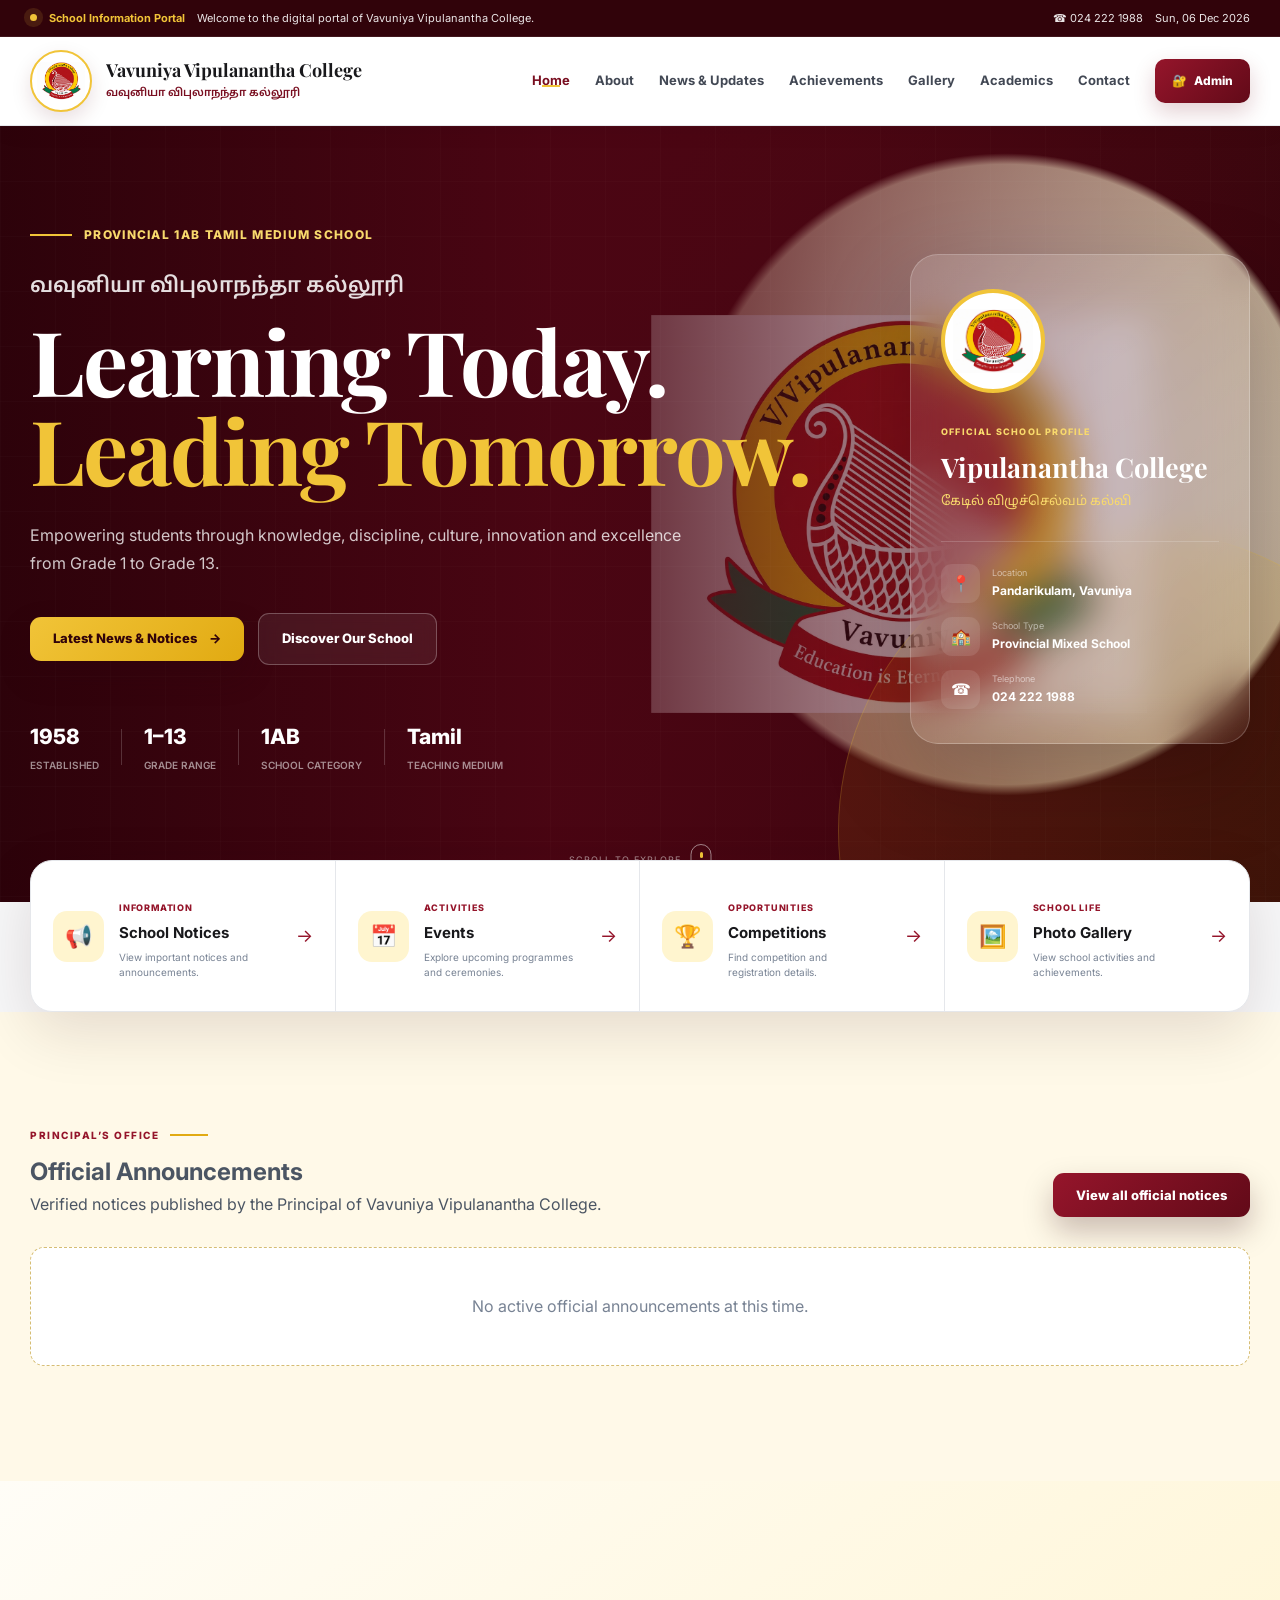
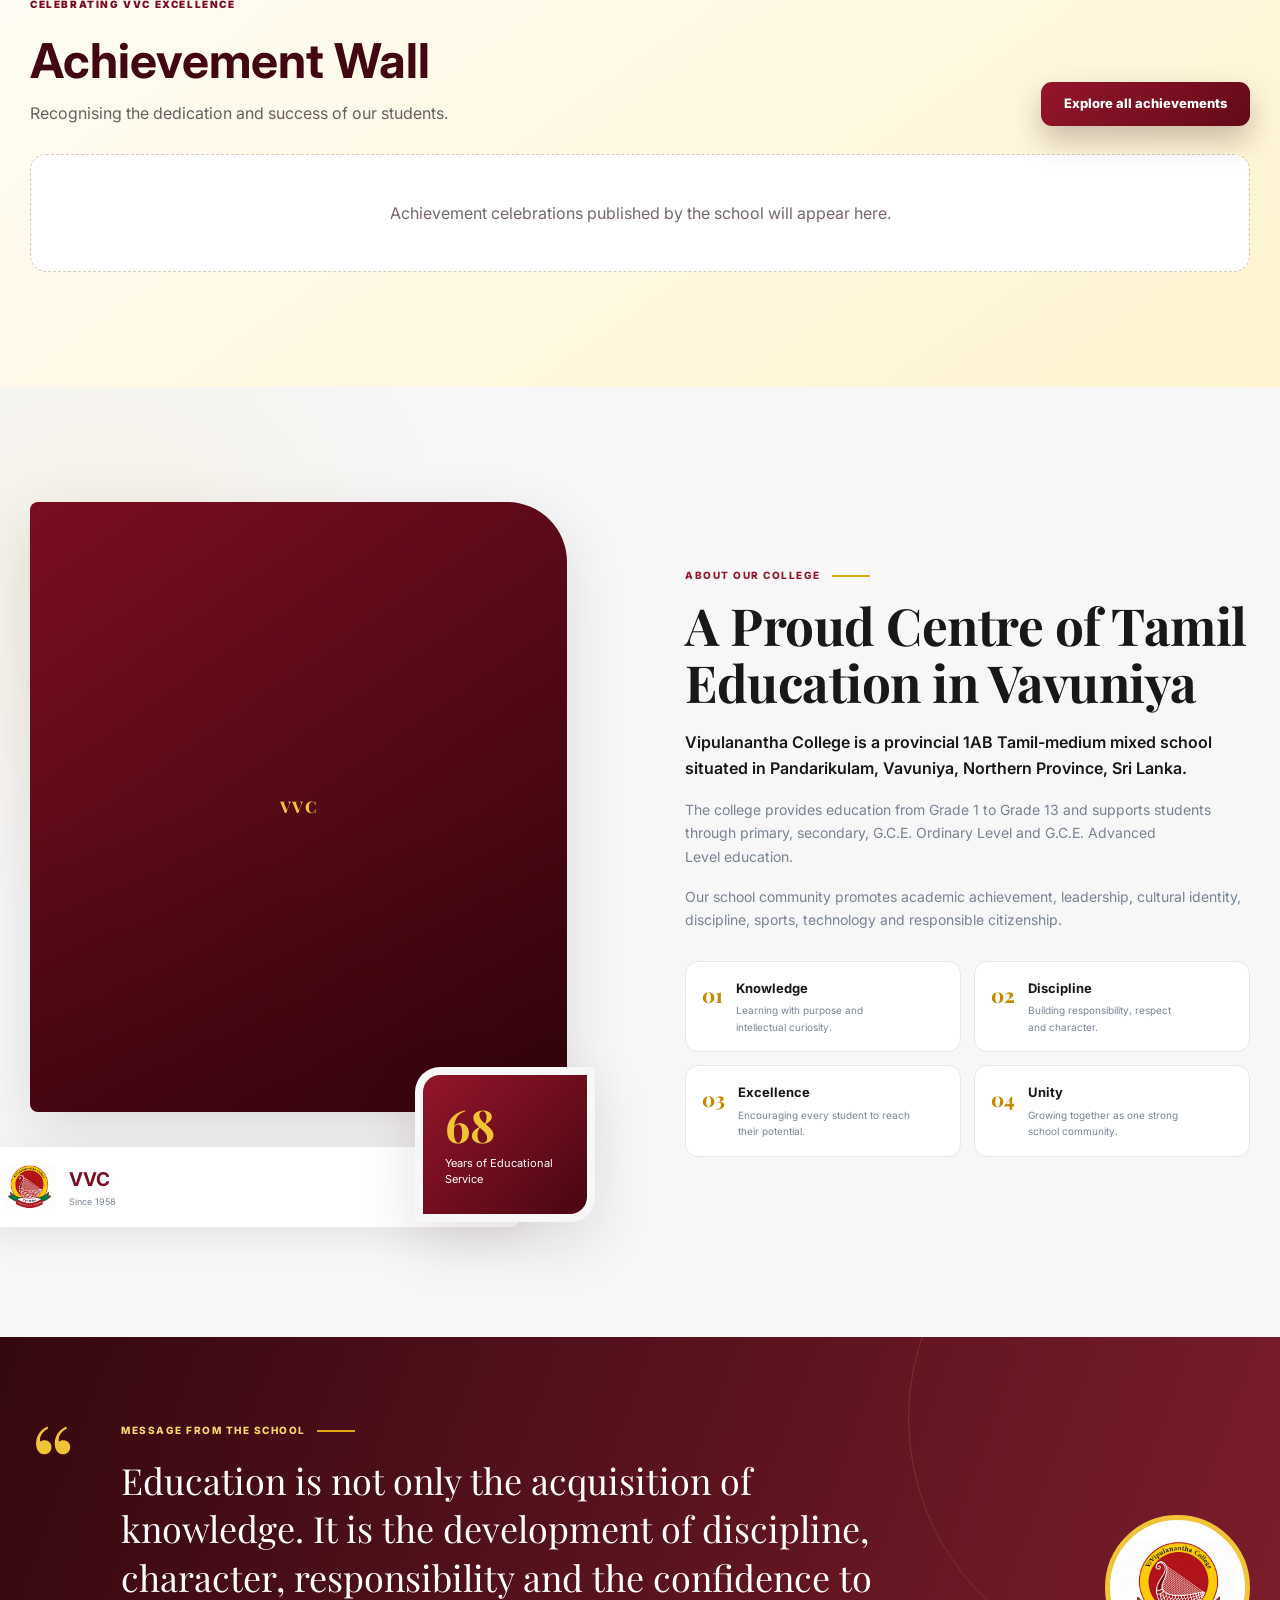
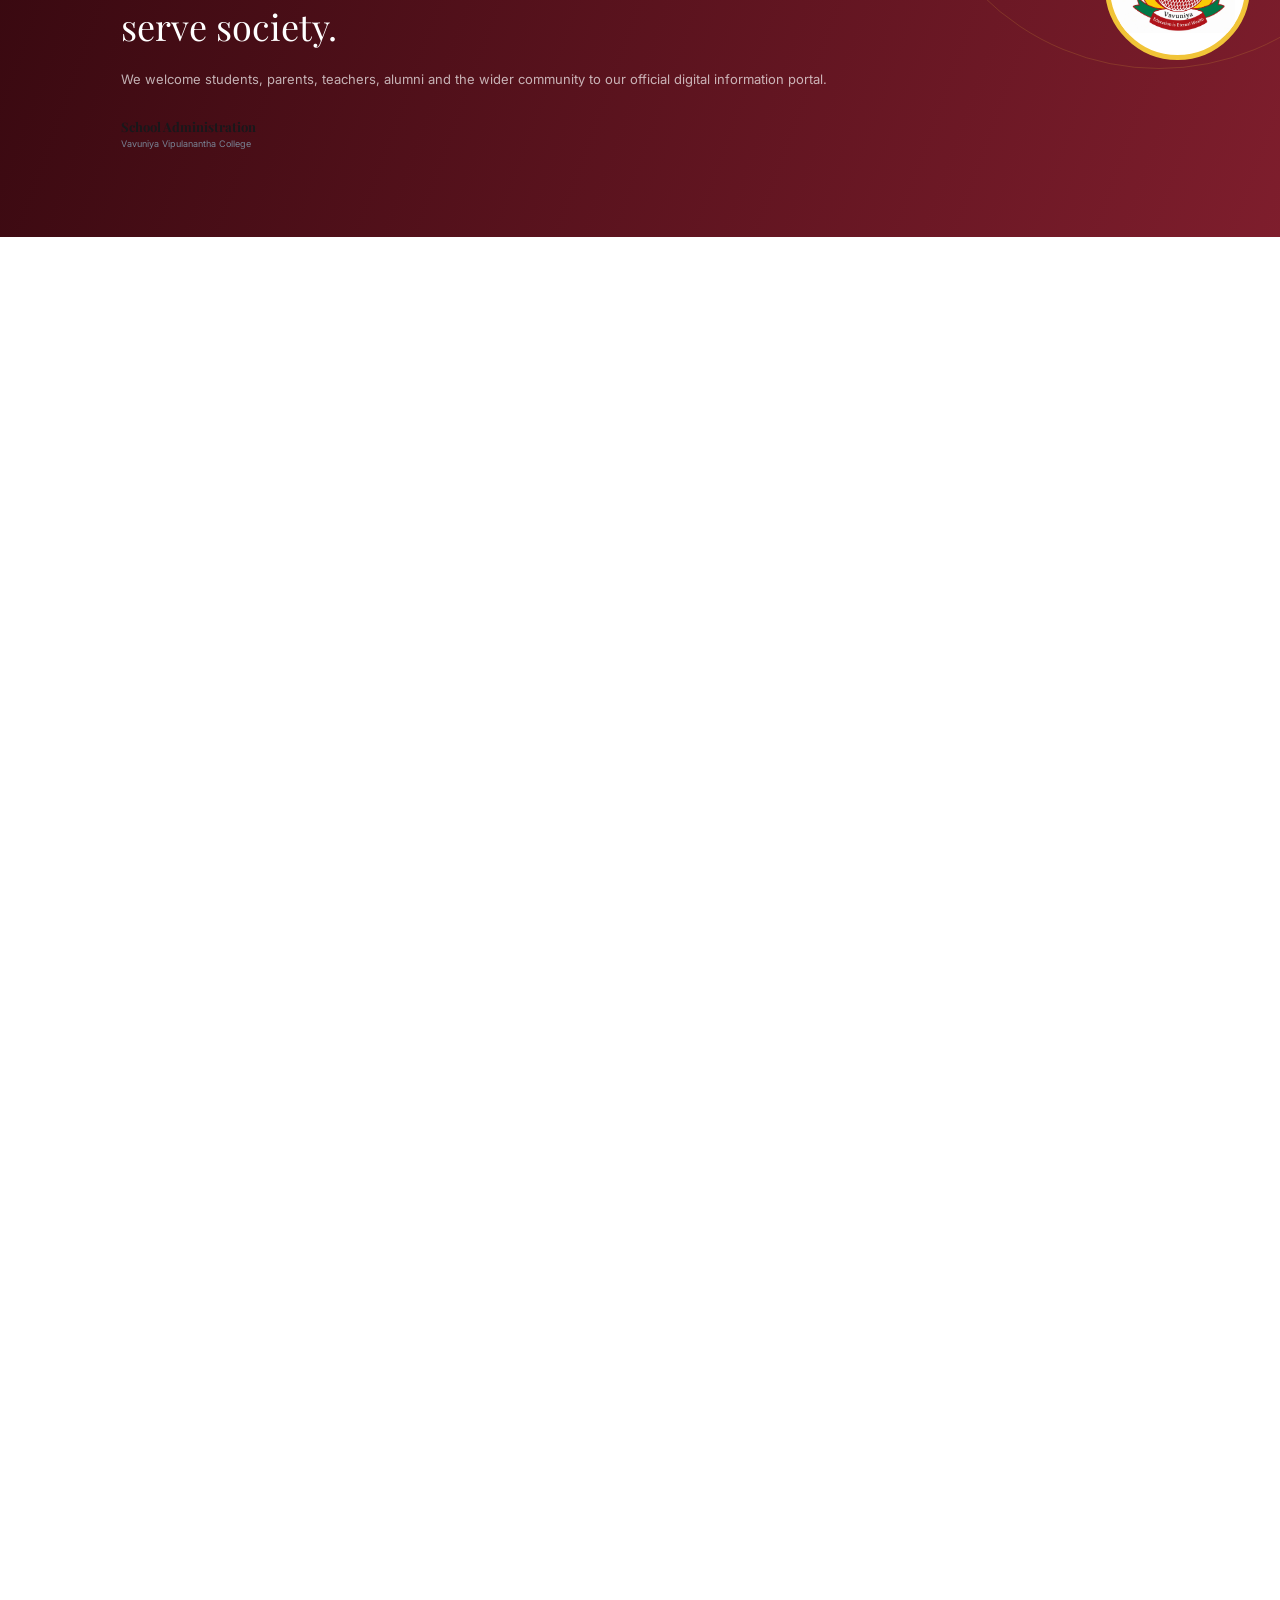
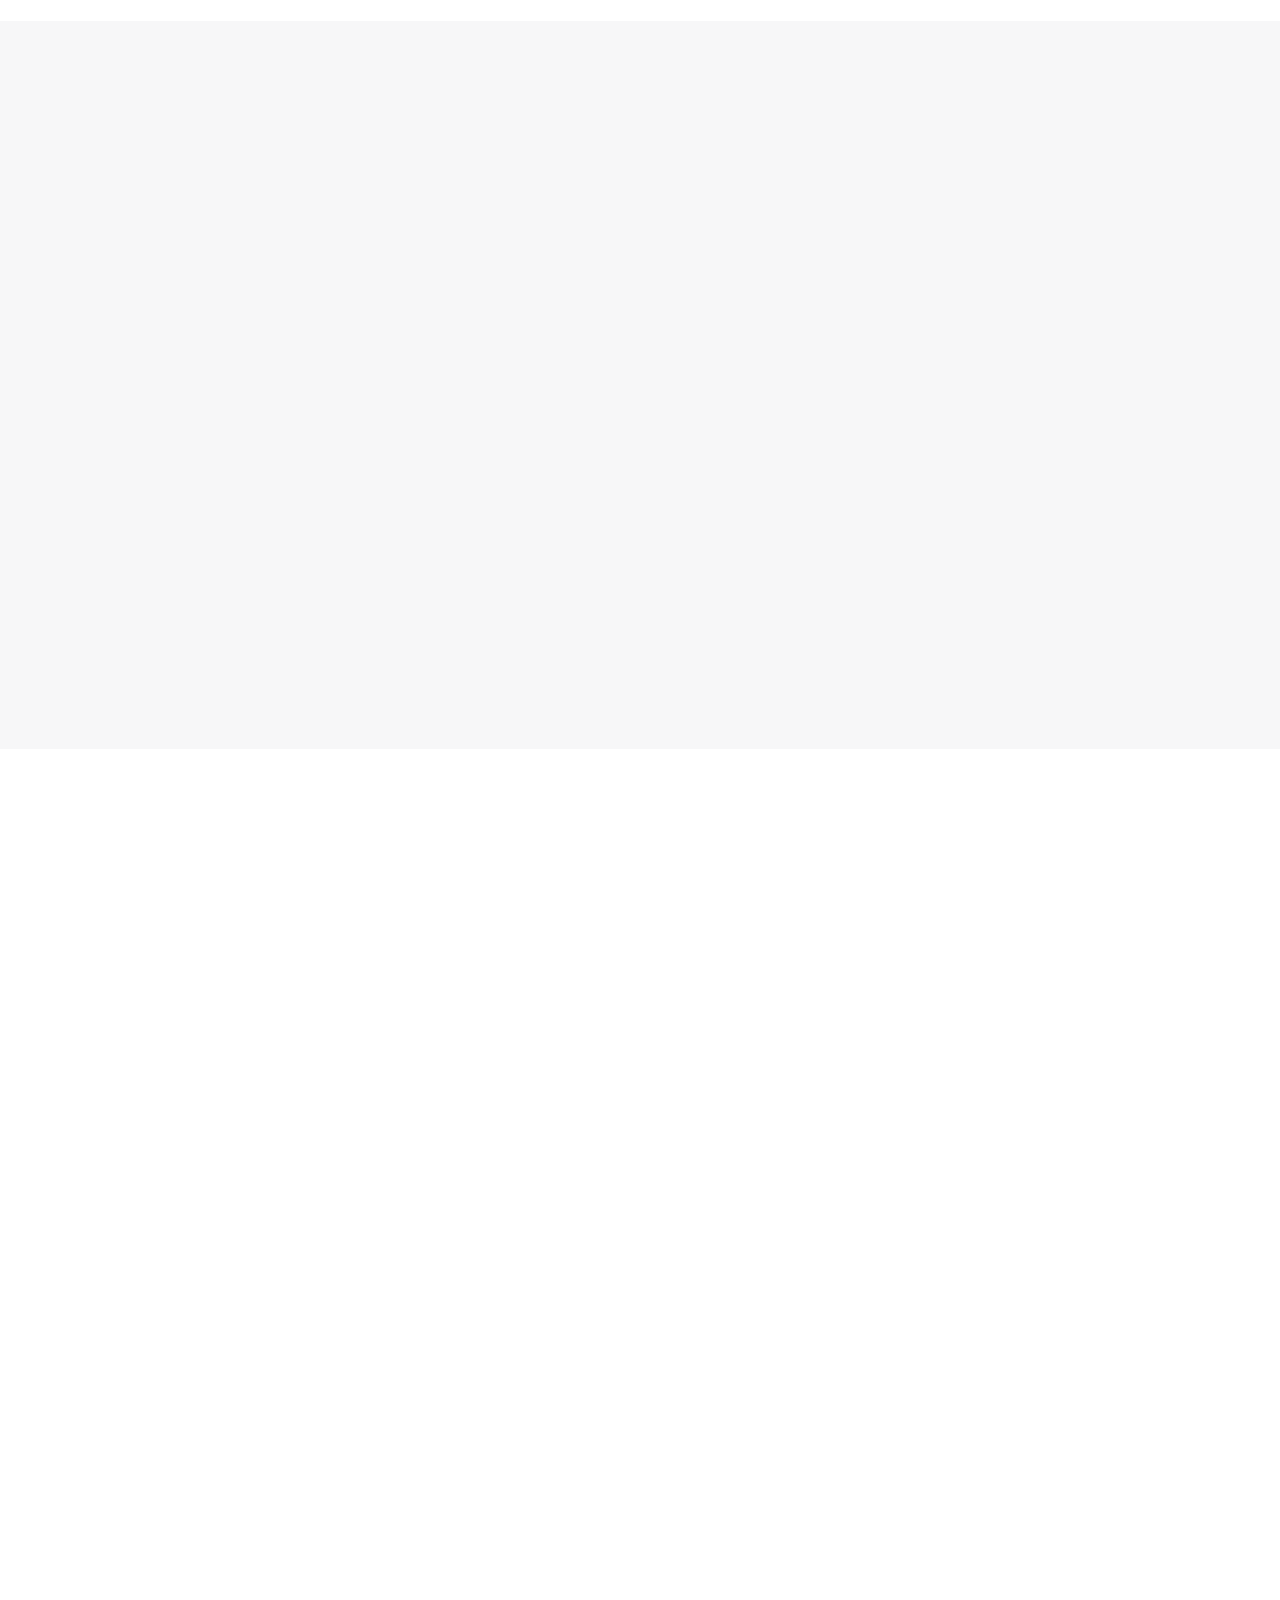
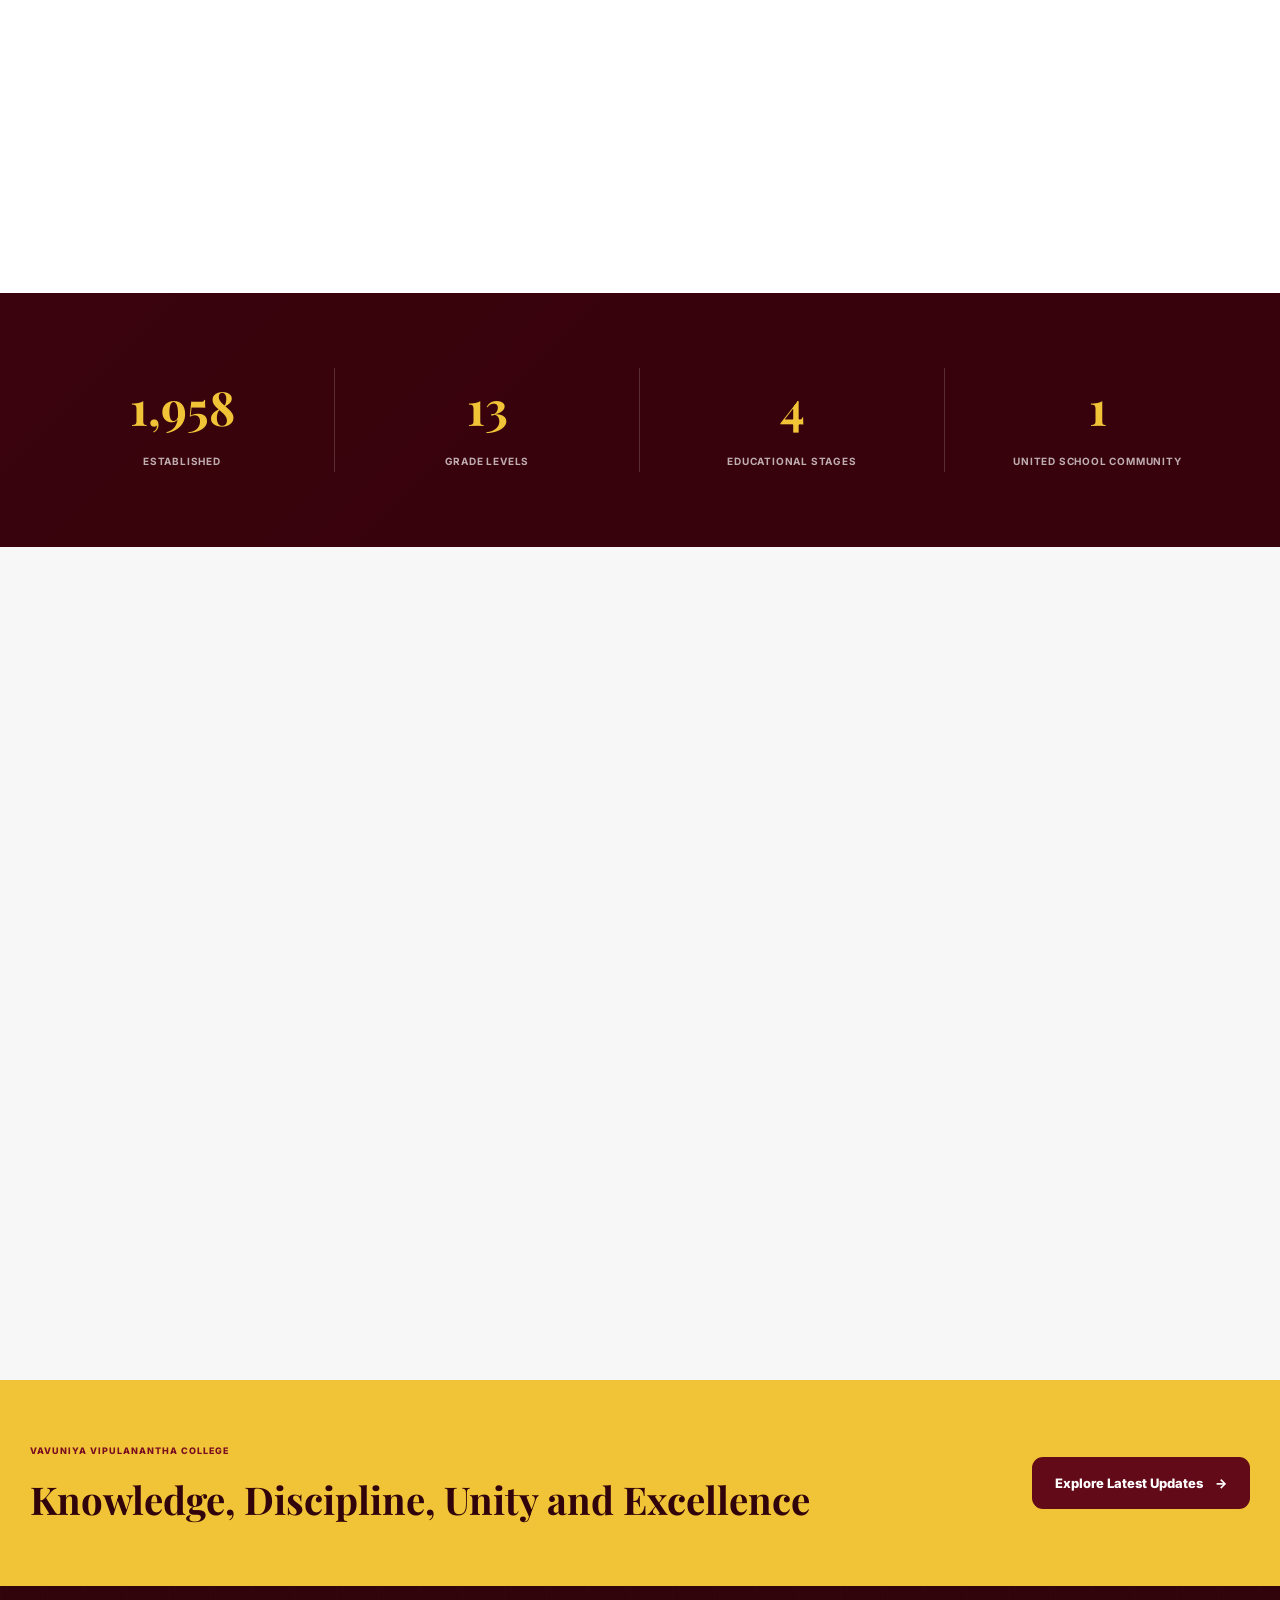
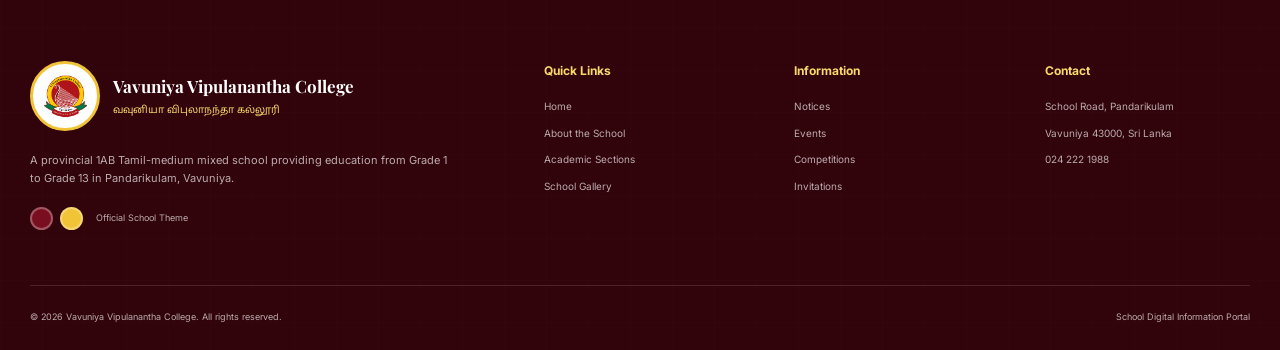
==== commit 95de2558: "Use single-photo gallery rotation" ====
--- a/index.html
+++ b/index.html
@@ -43,7 +43,7 @@
   <link rel="stylesheet" href="css/achievement-wall.css" />
   <link rel="stylesheet" href="css/experience-polish.css" />
   <link rel="stylesheet" href="css/admin-dashboard.css" />
-  <link rel="stylesheet" href="css/featured-gallery.css" />
+  <link rel="stylesheet" href="css/featured-gallery.css?v=20260718-2" />
   <script>try{if(sessionStorage.getItem("vvcOfficialProfileLoaded")==="1")document.documentElement.classList.remove("profile-loading");}catch{}</script>
 </head>
 
@@ -121,7 +121,6 @@
         <a href="#home" class="navigation-link active">Home</a>
         <a href="#about" class="navigation-link">About</a>
         <a href="#updates" class="navigation-link">News &amp; Updates</a>
-        <a href="notices.html" class="navigation-link">Official Notices</a>
         <a href="achievements.html" class="navigation-link">Achievements</a>
         <a href="#gallery" class="navigation-link">Gallery</a>
         <a href="#academics" class="navigation-link">Academics</a>
@@ -1429,7 +1428,7 @@
   <script src="https://cdn.jsdelivr.net/npm/@supabase/supabase-js@2/dist/umd/supabase.min.js"></script>
   <script src="js/cloud-data.js?v=20260718-2"></script>
   <script src="js/profile-loader.js"></script>
-  <script src="script.js?v=20260718-4"></script>
+  <script src="script.js?v=20260718-5"></script>
   <script src="js/official-notices.js?v=20260718-2"></script>
   <script src="js/document-scanner.js"></script>
   <script src="js/achievement-wall.js"></script>
--- a/css/featured-gallery.css
+++ b/css/featured-gallery.css
@@ -25,34 +25,40 @@
 }
 
 .featured-gallery-heading strong { color: var(--heading); }
-.featured-gallery-window { overflow: hidden; }
+.featured-gallery-window {
+  position: relative;
+  height: clamp(220px, 34vw, 390px);
+  overflow: hidden;
+  margin-inline: 18px;
+  border-radius: 16px;
+  background: #eee6d8;
+}
 
 .featured-gallery-track {
-  display: flex;
-  width: max-content;
-  gap: 14px;
-  padding-inline: 14px;
-  animation: featured-gallery-drift 42s linear infinite;
-  will-change: transform;
+  position: relative;
+  width: 100%;
+  height: 100%;
 }
 
-.featured-gallery:hover .featured-gallery-track,
-.featured-gallery:focus-within .featured-gallery-track { animation-play-state: paused; }
-
-.featured-gallery-track.is-static { animation: none; }
-
 .featured-gallery-card {
-  position: relative;
-  width: clamp(210px, 28vw, 330px);
-  height: 190px;
-  flex: 0 0 auto;
+  position: absolute;
+  inset: 0;
+  width: 100%;
+  height: 100%;
   overflow: hidden;
   border: 0;
   border-radius: 14px;
   background: #eee;
   padding: 0;
   box-shadow: 0 10px 28px rgba(58, 8, 18, .13);
+  opacity: 0;
+  pointer-events: none;
+  transform: translateX(12%);
+  transition: opacity .8s ease, transform .8s cubic-bezier(.22,.75,.2,1);
 }
+
+.featured-gallery-card.is-active { z-index: 2; opacity: 1; pointer-events: auto; transform: translateX(0); }
+.featured-gallery-card.is-leaving { z-index: 1; opacity: 0; transform: translateX(-12%); }
 
 .featured-gallery-card img { width: 100%; height: 100%; object-fit: cover; }
 .featured-gallery-card span { position: absolute; inset: auto 0 0; color: #fff; background: linear-gradient(transparent, rgba(39, 3, 10, .9)); padding: 34px 14px 12px; text-align: left; font-size: 11px; font-weight: 800; }
@@ -100,20 +106,14 @@
 .official-notice-quick-section[open] > summary::after { content: "−"; }
 .official-notice-quick-content { border-top: 1px solid #eadcae; padding: 20px; }
 
-@keyframes featured-gallery-drift {
-  from { transform: translateX(calc(-50% - 7px)); }
-  to { transform: translateX(0); }
-}
-
 @media (max-width: 760px) {
   .featured-gallery { margin-inline: -14px; border-radius: 0; }
-  .featured-gallery-card { width: 235px; height: 160px; }
-  .featured-gallery-track { animation-duration: 34s; }
+  .featured-gallery-window { height: 220px; margin-inline: 12px; }
   .official-notice-quick-section > summary { align-items: flex-start; flex-direction: column; padding-right: 48px; }
   .official-notice-quick-section > summary::after { position: absolute; right: 28px; }
   .official-notice-quick-content { padding: 14px; }
 }
 
 @media (prefers-reduced-motion: reduce) {
-  .featured-gallery-track { animation: none; overflow-x: auto; }
+  .featured-gallery-card { transition: none; }
 }
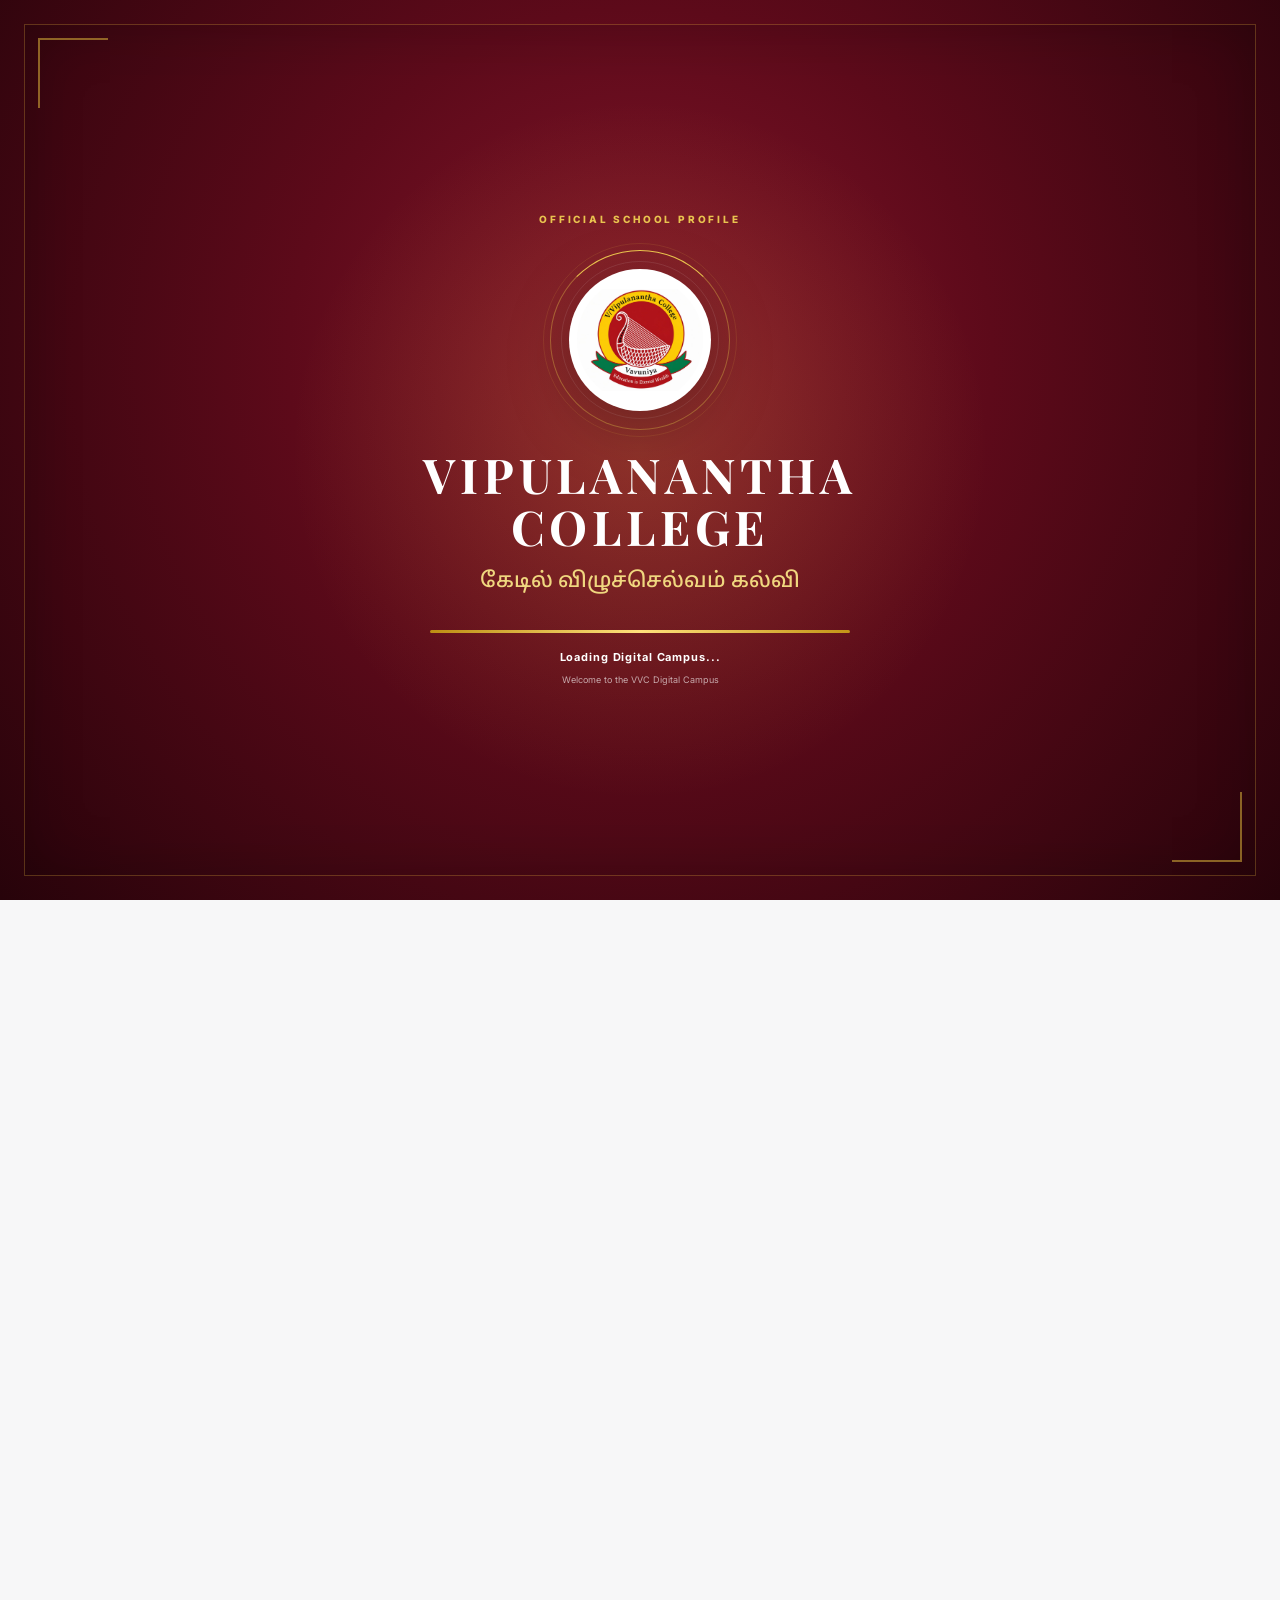
==== commit b09de3af: "Place college emblem in About panel" ====
--- a/index.html
+++ b/index.html
@@ -44,6 +44,7 @@
   <link rel="stylesheet" href="css/experience-polish.css" />
   <link rel="stylesheet" href="css/admin-dashboard.css" />
   <link rel="stylesheet" href="css/featured-gallery.css?v=20260718-2" />
+  <link rel="stylesheet" href="css/about-emblem.css" />
   <script>try{if(sessionStorage.getItem("vvcOfficialProfileLoaded")==="1")document.documentElement.classList.remove("profile-loading");}catch{}</script>
 </head>
 
@@ -341,8 +342,9 @@
         <div class="about-visual">
           <div class="about-image-main">
             <img
-              src="[data-uri]"
-              alt="Approved campus photograph pending"
+              class="about-college-emblem"
+              src="assets/vvc-college-emblem.png"
+              alt="Vavuniya Vipulanantha College emblem"
             />
           </div>
 
--- a/css/about-emblem.css
+++ b/css/about-emblem.css
@@ -0,0 +1,21 @@
+/* Official emblem placement inside the existing About panel. */
+.about-image-main {
+  display: grid;
+  min-height: 610px;
+  place-items: center;
+  background: linear-gradient(145deg, var(--maroon-700), var(--maroon-950));
+}
+
+.about-image-main img.about-college-emblem {
+  position: relative;
+  z-index: 1;
+  display: block;
+  width: clamp(180px, 42%, 330px);
+  height: auto;
+  object-fit: contain;
+  filter: drop-shadow(0 12px 28px rgba(0, 0, 0, 0.28));
+}
+
+@media (max-width: 760px) {
+  .about-image-main { min-height: 450px; }
+}
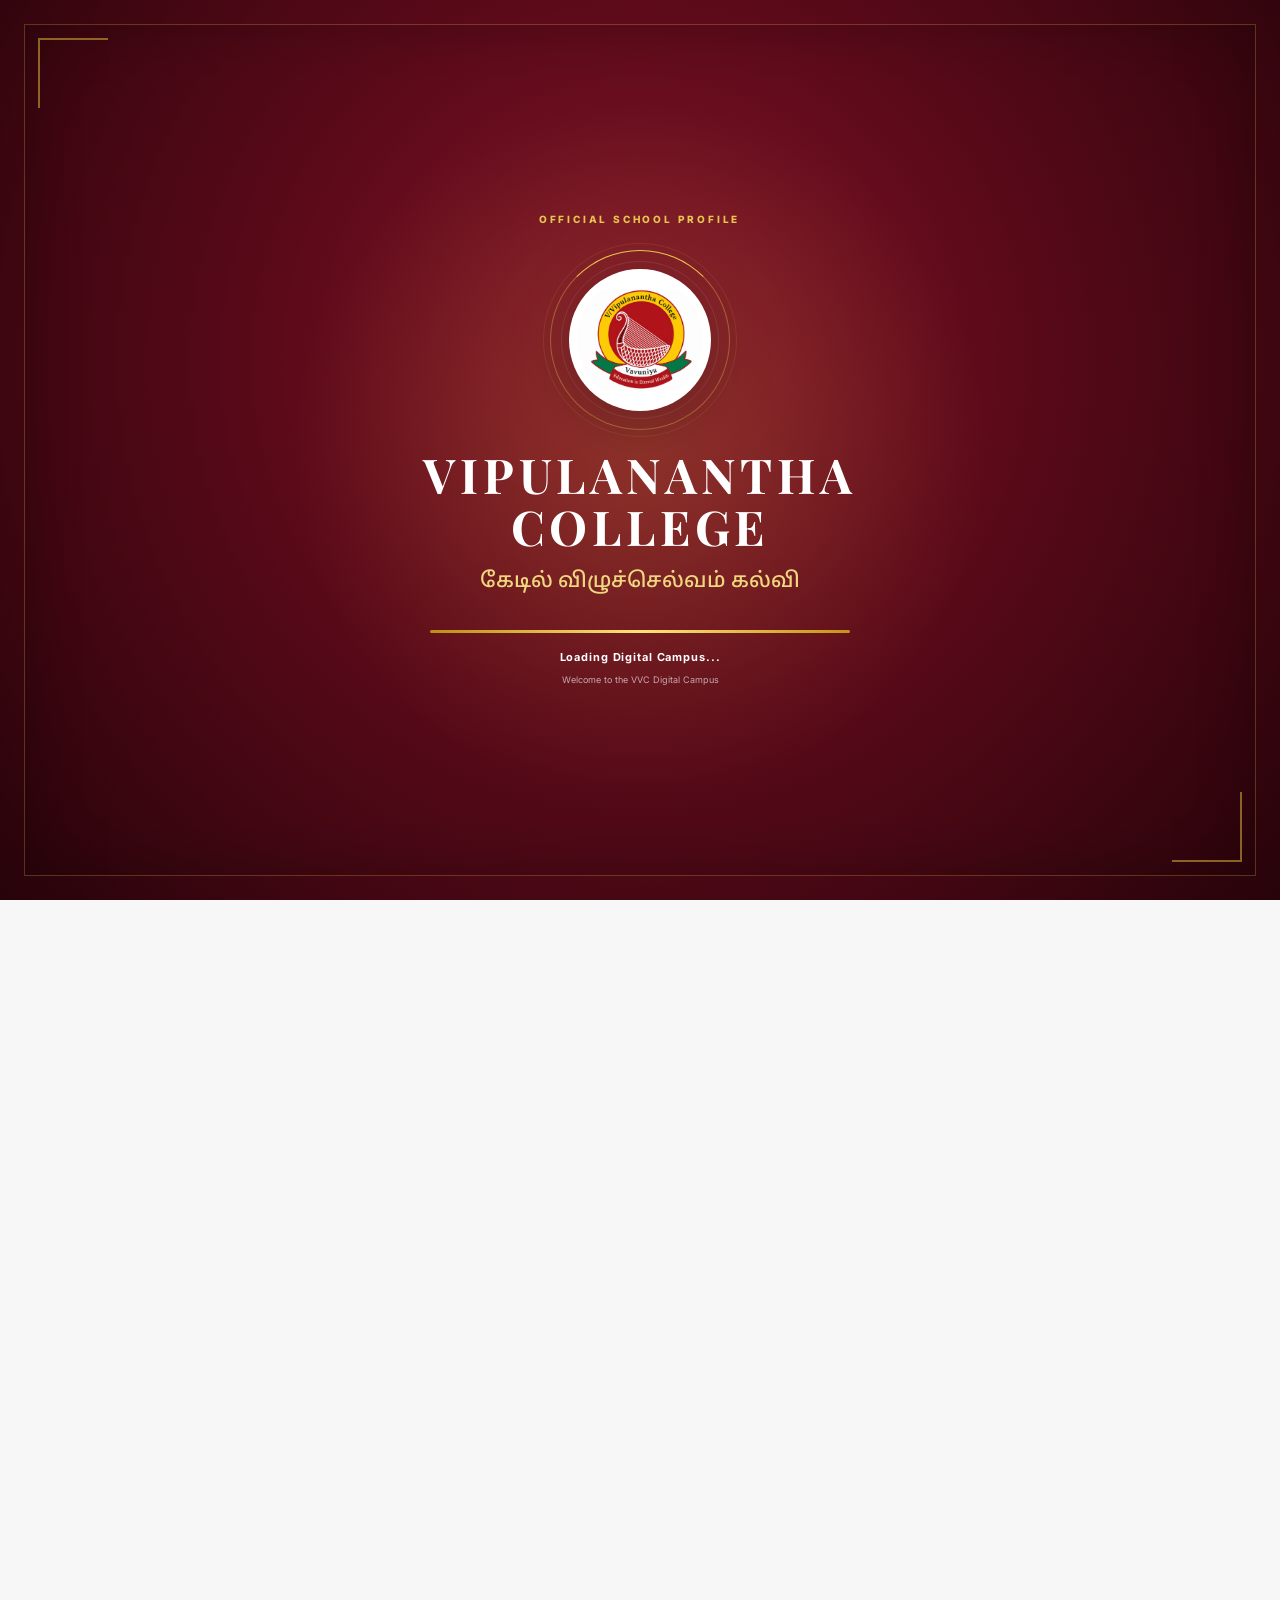
==== commit 188890b9: "Add visitor update notifications" ====
--- a/index.html
+++ b/index.html
@@ -45,6 +45,7 @@
   <link rel="stylesheet" href="css/admin-dashboard.css" />
   <link rel="stylesheet" href="css/featured-gallery.css?v=20260718-2" />
   <link rel="stylesheet" href="css/about-emblem.css" />
+  <link rel="stylesheet" href="css/notifications.css?v=20260718-1" />
   <script>try{if(sessionStorage.getItem("vvcOfficialProfileLoaded")==="1")document.documentElement.classList.remove("profile-loading");}catch{}</script>
 </head>
 
@@ -126,6 +127,11 @@
         <a href="#gallery" class="navigation-link">Gallery</a>
         <a href="#academics" class="navigation-link">Academics</a>
         <a href="#contact" class="navigation-link">Contact</a>
+
+        <button class="notification-button" id="notificationSubscribeButton" type="button" aria-describedby="notificationSubscriptionStatus">
+          <span aria-hidden="true">🔔</span>
+          <span id="notificationButtonLabel">Subscribe</span>
+        </button>
 
         <button class="admin-button" id="adminLoginButton">
           <span>🔐</span>
@@ -1426,6 +1432,7 @@
 
   <!-- Toast -->
   <div class="toast-message" id="toastMessage" role="status" aria-live="polite"></div>
+  <span class="visually-hidden" id="notificationSubscriptionStatus" role="status" aria-live="polite">Notifications are not subscribed.</span>
 
   <script src="https://cdn.jsdelivr.net/npm/@supabase/supabase-js@2/dist/umd/supabase.min.js"></script>
   <script src="js/cloud-data.js?v=20260718-2"></script>
@@ -1434,5 +1441,6 @@
   <script src="js/official-notices.js?v=20260718-2"></script>
   <script src="js/document-scanner.js"></script>
   <script src="js/achievement-wall.js"></script>
+  <script src="js/notification-manager.js?v=20260718-1"></script>
 </body>
 </html>
--- a/css/notifications.css
+++ b/css/notifications.css
@@ -0,0 +1,35 @@
+/* Visitor-controlled browser notification subscription. */
+.notification-button {
+  display: inline-flex;
+  min-height: 42px;
+  align-items: center;
+  justify-content: center;
+  gap: 7px;
+  color: #4a3000;
+  background: linear-gradient(135deg, #ffe893, var(--gold-400));
+  border: 1px solid rgba(117, 75, 0, .18);
+  border-radius: 10px;
+  padding: 0 14px;
+  font-size: 11px;
+  font-weight: 900;
+  box-shadow: 0 8px 20px rgba(126, 86, 0, .16);
+  transition: transform .18s ease, box-shadow .18s ease, background .18s ease;
+}
+
+.notification-button:hover { transform: translateY(-2px); box-shadow: 0 12px 26px rgba(126, 86, 0, .24); }
+.notification-button.is-subscribed { color: #fff; background: linear-gradient(135deg, var(--maroon-600), var(--maroon-800)); }
+.notification-button:focus-visible { outline: 3px solid var(--gold-500); outline-offset: 3px; }
+
+.visually-hidden {
+  position: absolute !important;
+  width: 1px !important;
+  height: 1px !important;
+  overflow: hidden !important;
+  clip: rect(0 0 0 0) !important;
+  clip-path: inset(50%) !important;
+  white-space: nowrap !important;
+}
+
+@media (max-width: 1020px) {
+  .notification-button { width: 100%; margin-top: 5px; }
+}
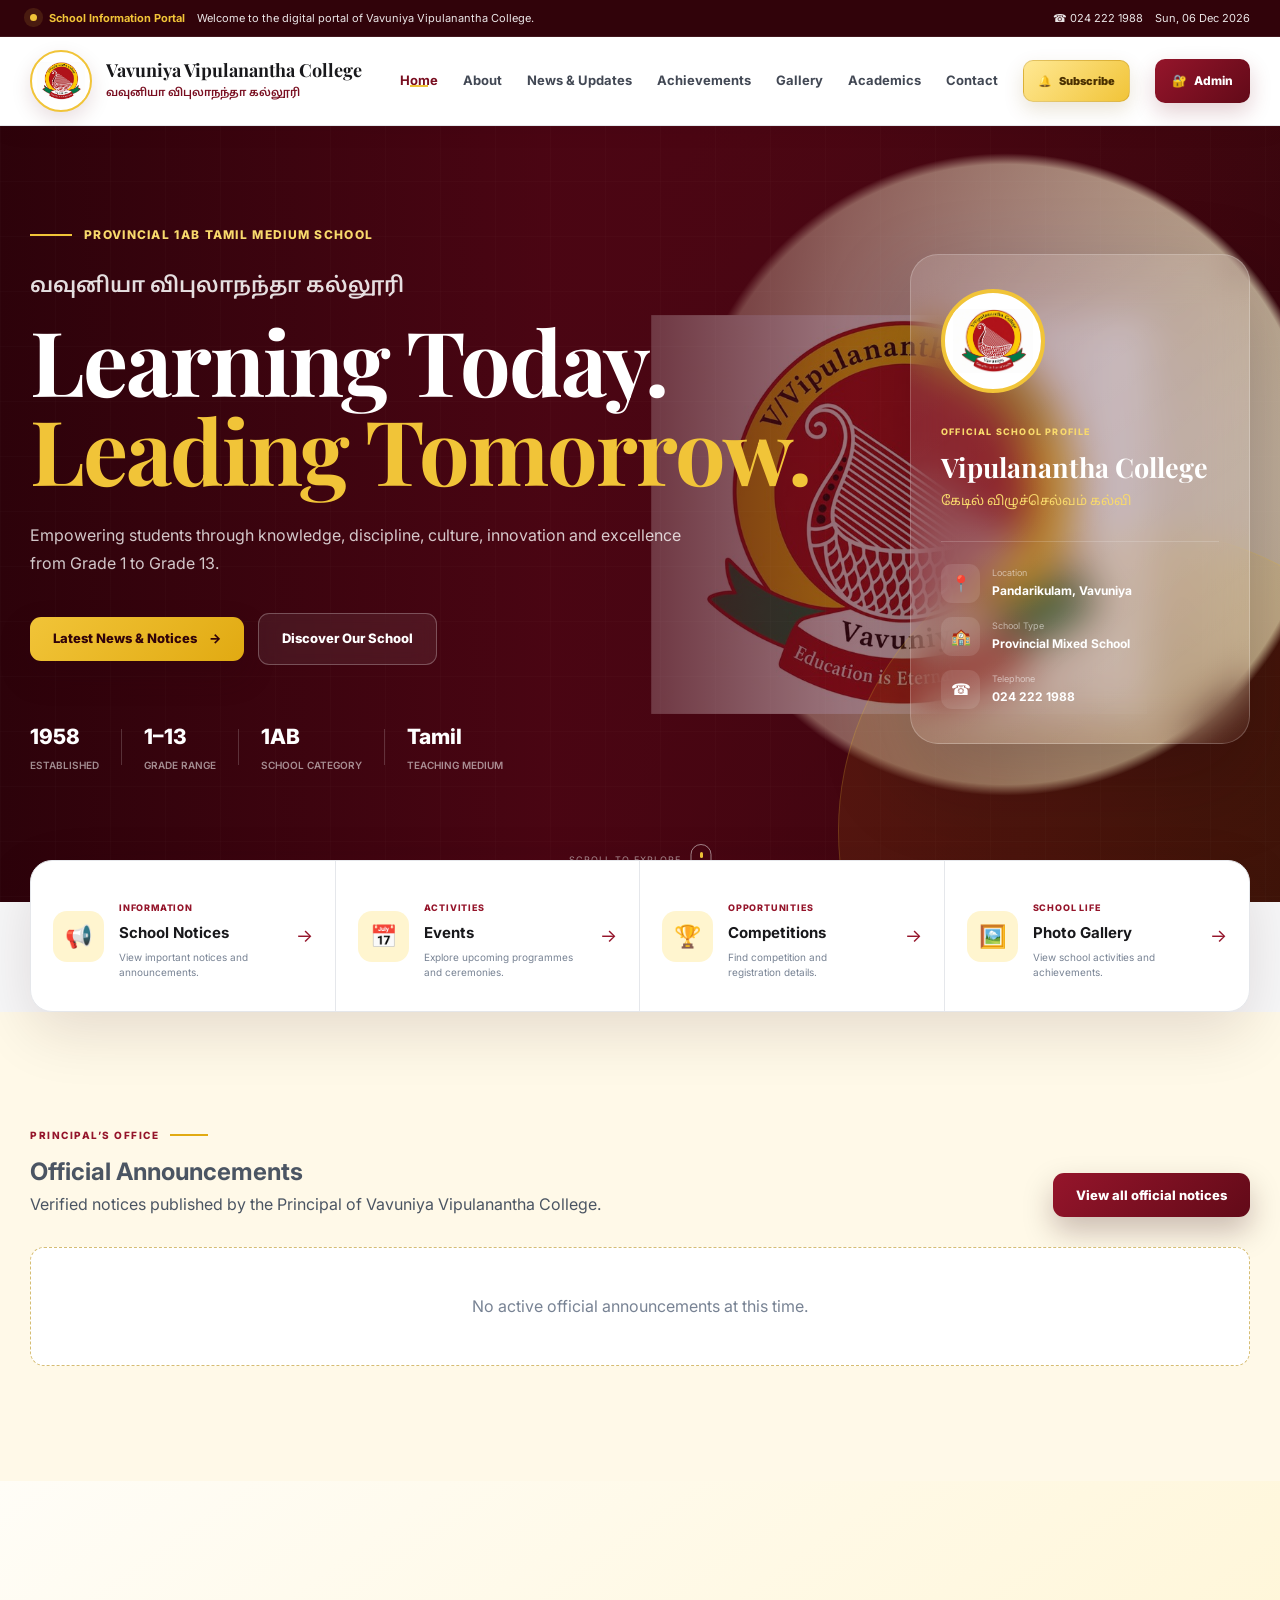
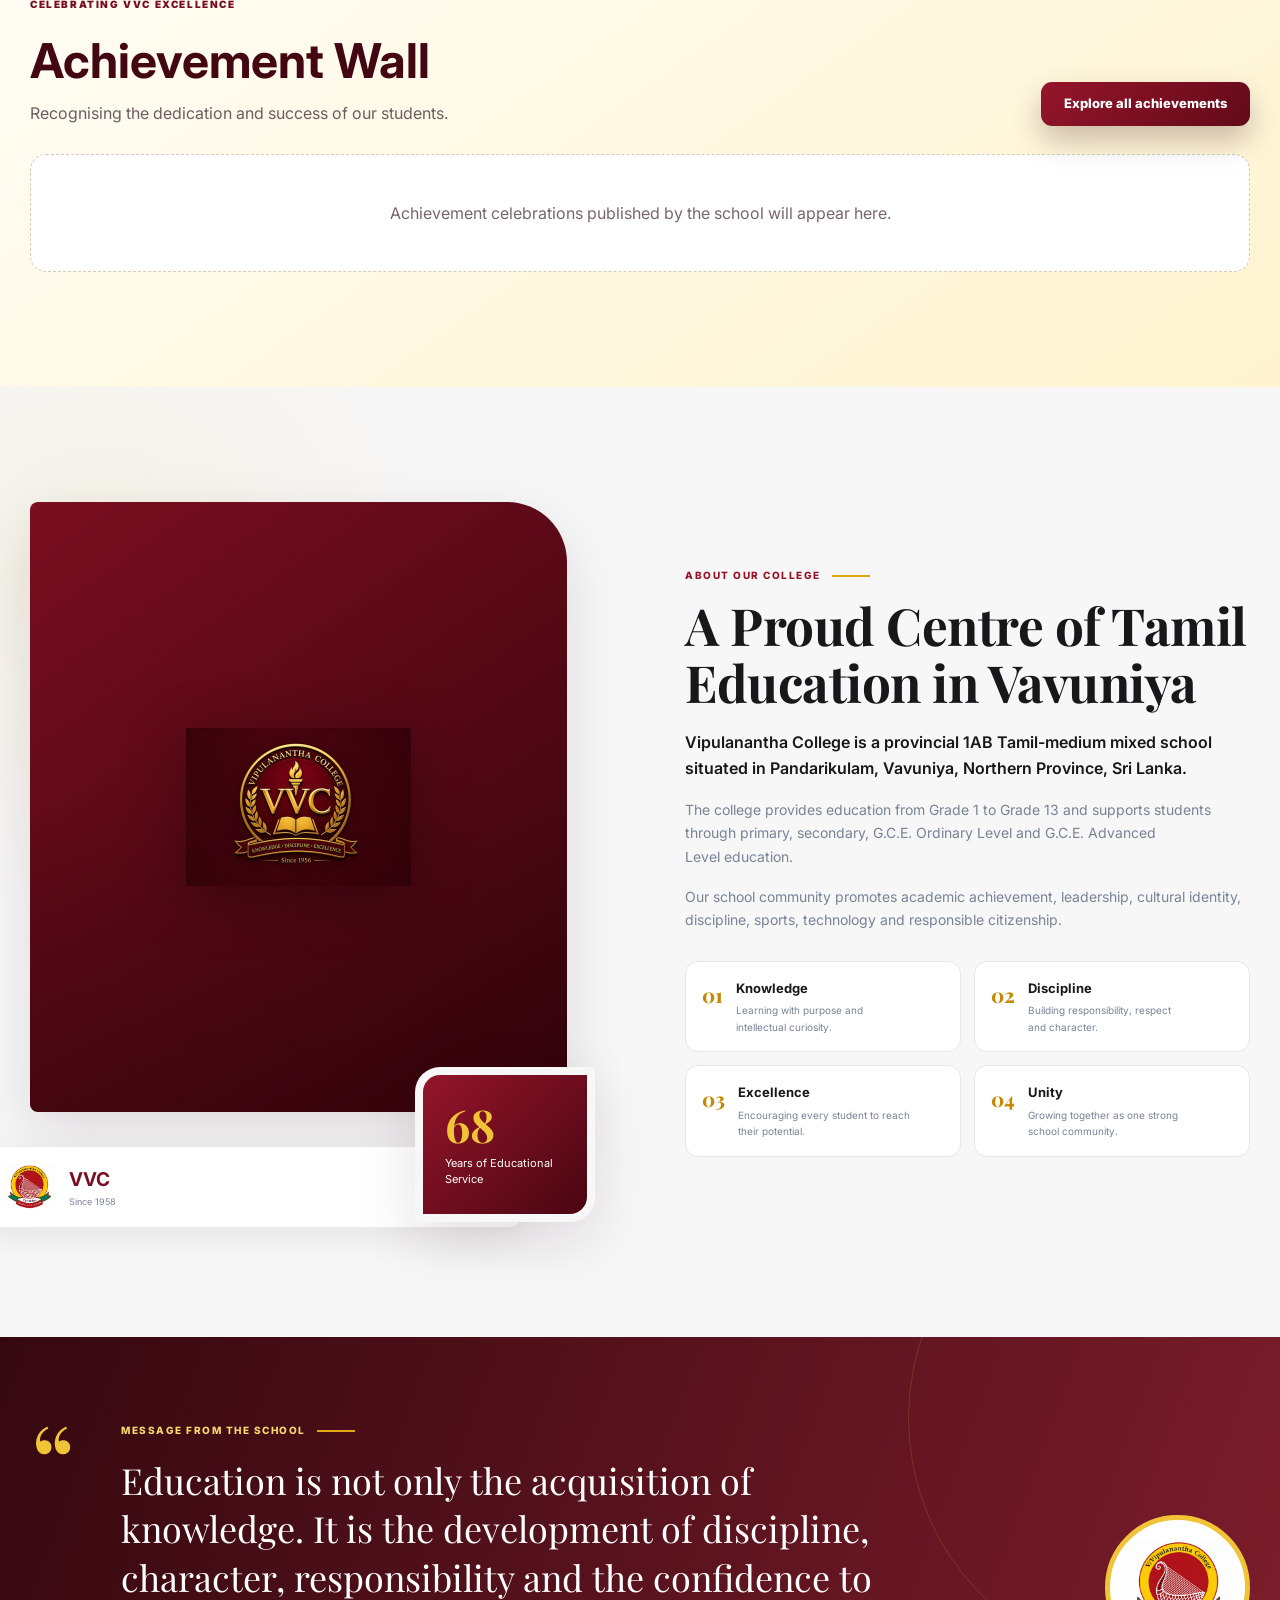
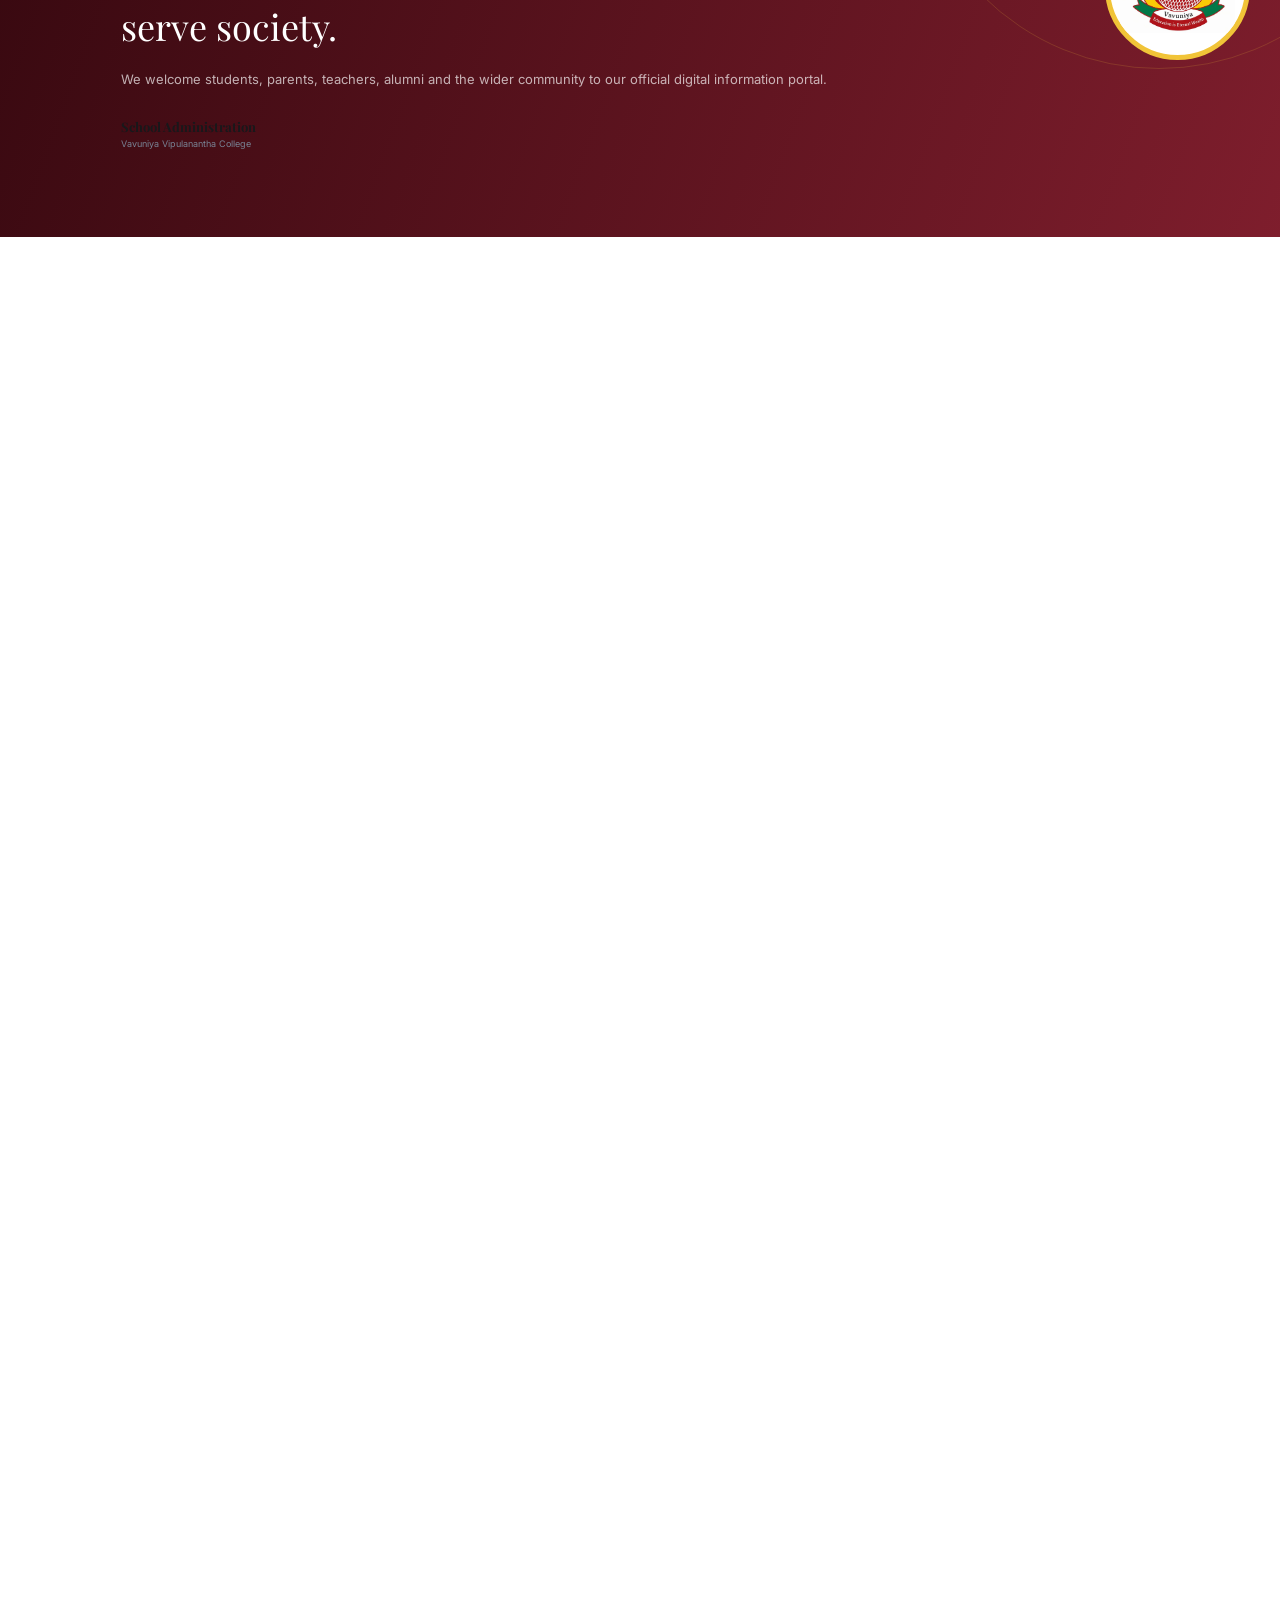
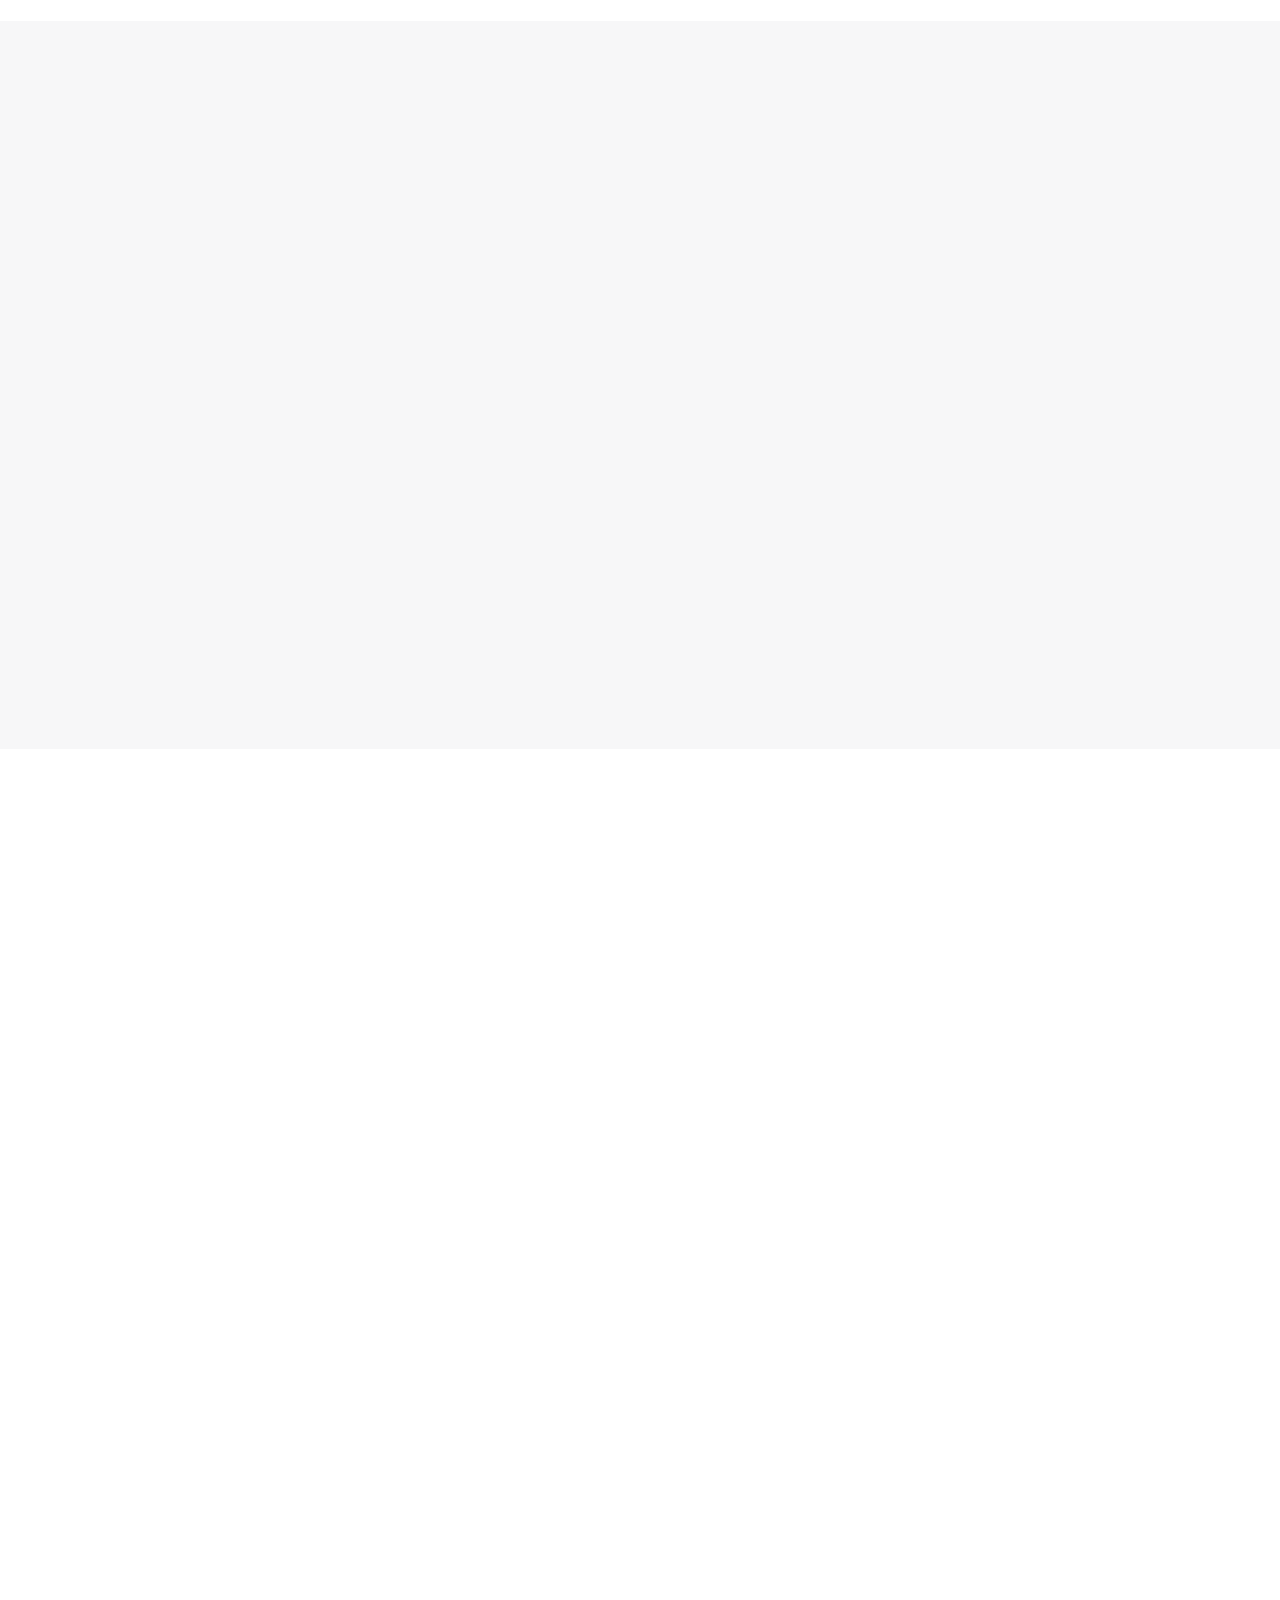
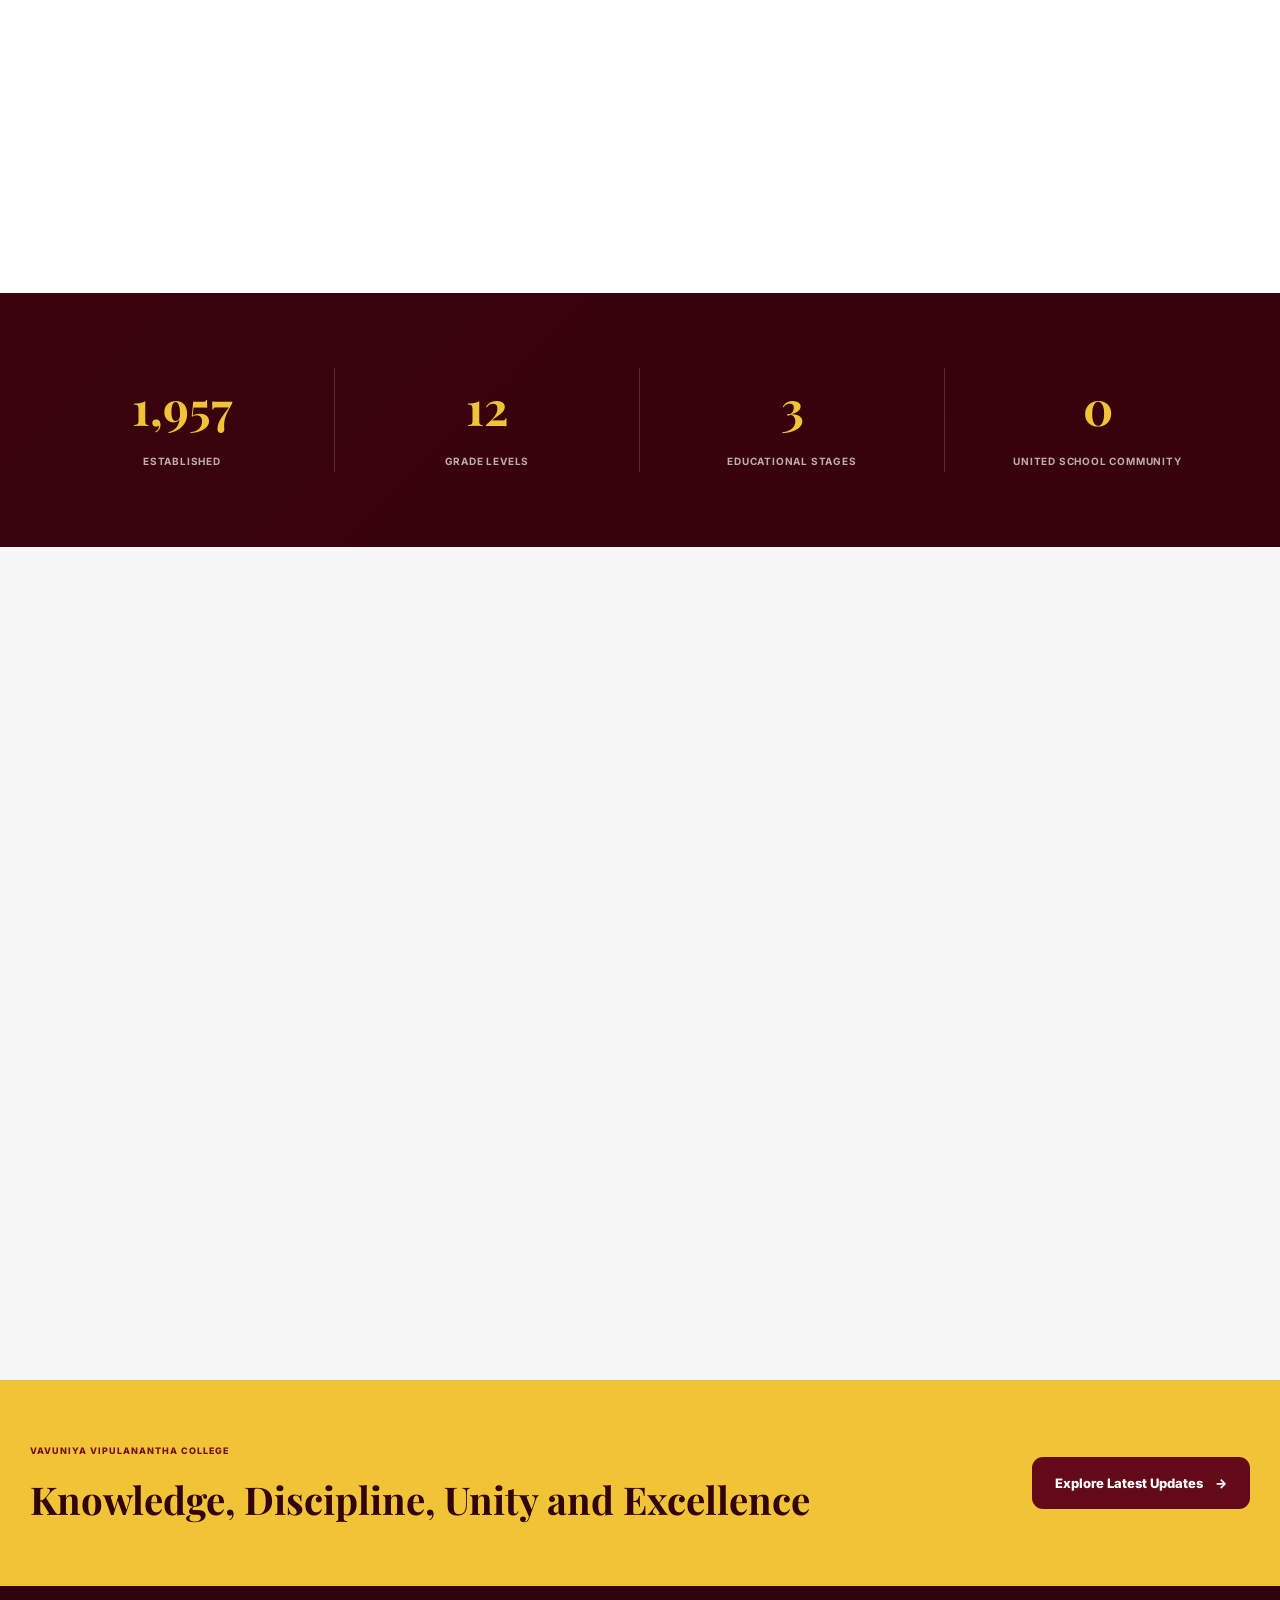
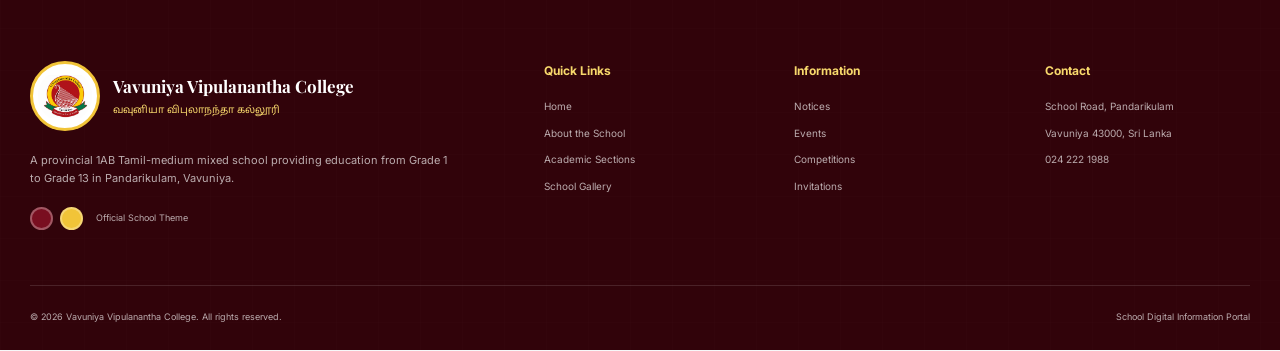
==== commit 97e19ab9: "Deeply optimize website performance" ====
--- a/index.html
+++ b/index.html
@@ -24,11 +24,10 @@
 
   <link rel="preconnect" href="https://fonts.googleapis.com" />
   <link rel="preconnect" href="https://fonts.gstatic.com" crossorigin />
-  <link rel="preload" href="assets/school-logo.png" as="image" fetchpriority="high" />
-  <link rel="preload" href="style.css" as="style" />
-  <link rel="preload" href="script.js" as="script" />
-  <link rel="preload" href="js/official-notices.js" as="script" />
-  <link rel="preload" href="js/document-scanner.js" as="script" />
+  <link rel="preload" href="assets/school-logo-optimized.jpg" as="image" type="image/jpeg" fetchpriority="high" />
+  <link rel="preload" href="style.css?v=20260718-2" as="style" />
+  <link rel="preload" href="script.js?v=20260718-6" as="script" />
+  <link rel="preload" href="js/official-notices.js?v=20260718-3" as="script" />
   <link rel="preload" href="js/achievement-wall.js" as="script" />
 
   <link
@@ -36,10 +35,9 @@
     rel="stylesheet"
   />
 
-  <link rel="stylesheet" href="style.css" />
+  <link rel="stylesheet" href="style.css?v=20260718-2" />
   <link rel="stylesheet" href="css/profile-loader.css" />
   <link rel="stylesheet" href="css/official-notices.css" />
-  <link rel="stylesheet" href="css/document-scanner.css" />
   <link rel="stylesheet" href="css/achievement-wall.css" />
   <link rel="stylesheet" href="css/experience-polish.css" />
   <link rel="stylesheet" href="css/admin-dashboard.css" />
@@ -56,7 +54,7 @@
     <div class="profile-loader-frame" aria-hidden="true"></div>
     <div class="profile-loader-content">
       <span class="profile-loader-eyebrow">Official School Profile</span>
-      <div class="profile-loader-logo"><span class="profile-logo-orbit" aria-hidden="true"></span><img src="assets/school-logo.png" alt="Vavuniya Vipulanantha College official crest" width="150" height="150" /></div>
+      <div class="profile-loader-logo"><span class="profile-logo-orbit" aria-hidden="true"></span><img src="assets/school-logo-optimized.jpg" alt="Vavuniya Vipulanantha College official crest" width="150" height="150" /></div>
       <h1>VIPULANANTHA COLLEGE</h1>
       <p class="profile-loader-motto" lang="ta">கேடில் விழுச்செல்வம் கல்வி</p>
       <div class="profile-loader-progress" aria-hidden="true"><span id="profileLoaderProgress"></span></div>
@@ -90,7 +88,7 @@
       <a href="#home" class="school-brand">
         <div class="logo-container">
           <img
-            src="assets/school-logo.png"
+            src="assets/school-logo-optimized.jpg"
             alt="Vavuniya Vipulanantha College logo"
           />
         </div>
@@ -213,7 +211,7 @@
         <aside class="hero-school-card">
           <div class="hero-card-logo">
             <img
-              src="assets/school-logo.png"
+              src="assets/school-logo-optimized.jpg"
               alt="Vavuniya Vipulanantha College crest"
             />
           </div>
@@ -349,13 +347,13 @@
           <div class="about-image-main">
             <img
               class="about-college-emblem"
-              src="assets/vvc-college-emblem.png"
+              src="assets/vvc-college-emblem-optimized.jpg"
               alt="Vavuniya Vipulanantha College emblem"
             />
           </div>
 
           <div class="about-logo-card">
-            <img src="assets/school-logo.png" alt="Vavuniya Vipulanantha College crest" />
+            <img src="assets/school-logo-optimized.jpg" alt="Vavuniya Vipulanantha College crest" />
 
             <div>
               <strong>VVC</strong>
@@ -465,7 +463,7 @@
         </div>
 
         <div class="principal-logo">
-          <img src="assets/school-logo.png" alt="Vavuniya Vipulanantha College crest" />
+          <img src="assets/school-logo-optimized.jpg" alt="Vavuniya Vipulanantha College crest" />
         </div>
       </div>
     </section>
@@ -741,7 +739,7 @@
           ></iframe>
 
           <div class="map-information">
-            <img src="assets/school-logo.png" alt="Vavuniya Vipulanantha College logo" />
+            <img src="assets/school-logo-optimized.jpg" alt="Vavuniya Vipulanantha College logo" />
 
             <div>
               <strong>Vavuniya Vipulanantha College</strong>
@@ -778,7 +776,7 @@
     <div class="container footer-grid">
       <div class="footer-about">
         <div class="footer-brand">
-          <img src="assets/school-logo.png" alt="Vavuniya Vipulanantha College logo" />
+          <img src="assets/school-logo-optimized.jpg" alt="Vavuniya Vipulanantha College logo" />
 
           <div>
             <strong>Vavuniya Vipulanantha College</strong>
@@ -855,7 +853,7 @@
       </button>
 
       <div class="login-logo">
-        <img src="assets/school-logo.png" alt="Vavuniya Vipulanantha College logo" />
+        <img src="assets/school-logo-optimized.jpg" alt="Vavuniya Vipulanantha College logo" />
       </div>
 
       <div class="modal-heading">
@@ -942,7 +940,7 @@
 
       <div class="admin-dashboard-header">
         <div class="admin-heading">
-          <img src="assets/school-logo.png" alt="Vavuniya Vipulanantha College logo" />
+          <img src="assets/school-logo-optimized.jpg" alt="Vavuniya Vipulanantha College logo" />
 
           <div>
             <span>VVC Administration</span>
@@ -1436,11 +1434,10 @@
 
   <script src="https://cdn.jsdelivr.net/npm/@supabase/supabase-js@2/dist/umd/supabase.min.js"></script>
   <script src="js/cloud-data.js?v=20260718-2"></script>
-  <script src="js/profile-loader.js"></script>
-  <script src="script.js?v=20260718-5"></script>
-  <script src="js/official-notices.js?v=20260718-2"></script>
-  <script src="js/document-scanner.js"></script>
+  <script src="js/profile-loader.js?v=20260718-2"></script>
+  <script src="script.js?v=20260718-6"></script>
+  <script src="js/official-notices.js?v=20260718-3"></script>
   <script src="js/achievement-wall.js"></script>
-  <script src="js/notification-manager.js?v=20260718-1"></script>
+  <script src="js/notification-manager.js?v=20260718-2"></script>
 </body>
 </html>
--- a/style.css
+++ b/style.css
@@ -367,7 +367,7 @@
   position: absolute;
   inset: 0;
   background:
-    url("./assets/school-logo.png") 82% center / min(38vw, 520px) auto no-repeat,
+    url("./assets/school-logo-optimized.jpg") 82% center / min(38vw, 520px) auto no-repeat,
     radial-gradient(circle at 78% 45%, rgba(255, 255, 255, 0.95), rgba(255, 245, 207, 0.82) 28%, transparent 29%),
     linear-gradient(135deg, var(--maroon-800), var(--maroon-950));
   filter: saturate(0.95);
@@ -2783,7 +2783,7 @@
 @media (max-width: 820px) {
   .hero-image {
     background:
-      url("./assets/school-logo.png") center 18% / min(72vw, 380px) auto no-repeat,
+      url("./assets/school-logo-optimized.jpg") center 18% / min(72vw, 380px) auto no-repeat,
       radial-gradient(circle at 50% 28%, rgba(255, 255, 255, 0.92), rgba(255, 245, 207, 0.75) 32%, transparent 33%),
       linear-gradient(135deg, var(--maroon-800), var(--maroon-950));
     opacity: 0.32;
--- a/style.css
+++ b/style.css
@@ -367,7 +367,7 @@
   position: absolute;
   inset: 0;
   background:
-    url("./assets/school-logo.png") 82% center / min(38vw, 520px) auto no-repeat,
+    url("./assets/school-logo-optimized.jpg") 82% center / min(38vw, 520px) auto no-repeat,
     radial-gradient(circle at 78% 45%, rgba(255, 255, 255, 0.95), rgba(255, 245, 207, 0.82) 28%, transparent 29%),
     linear-gradient(135deg, var(--maroon-800), var(--maroon-950));
   filter: saturate(0.95);
@@ -2783,7 +2783,7 @@
 @media (max-width: 820px) {
   .hero-image {
     background:
-      url("./assets/school-logo.png") center 18% / min(72vw, 380px) auto no-repeat,
+      url("./assets/school-logo-optimized.jpg") center 18% / min(72vw, 380px) auto no-repeat,
       radial-gradient(circle at 50% 28%, rgba(255, 255, 255, 0.92), rgba(255, 245, 207, 0.75) 32%, transparent 33%),
       linear-gradient(135deg, var(--maroon-800), var(--maroon-950));
     opacity: 0.32;
